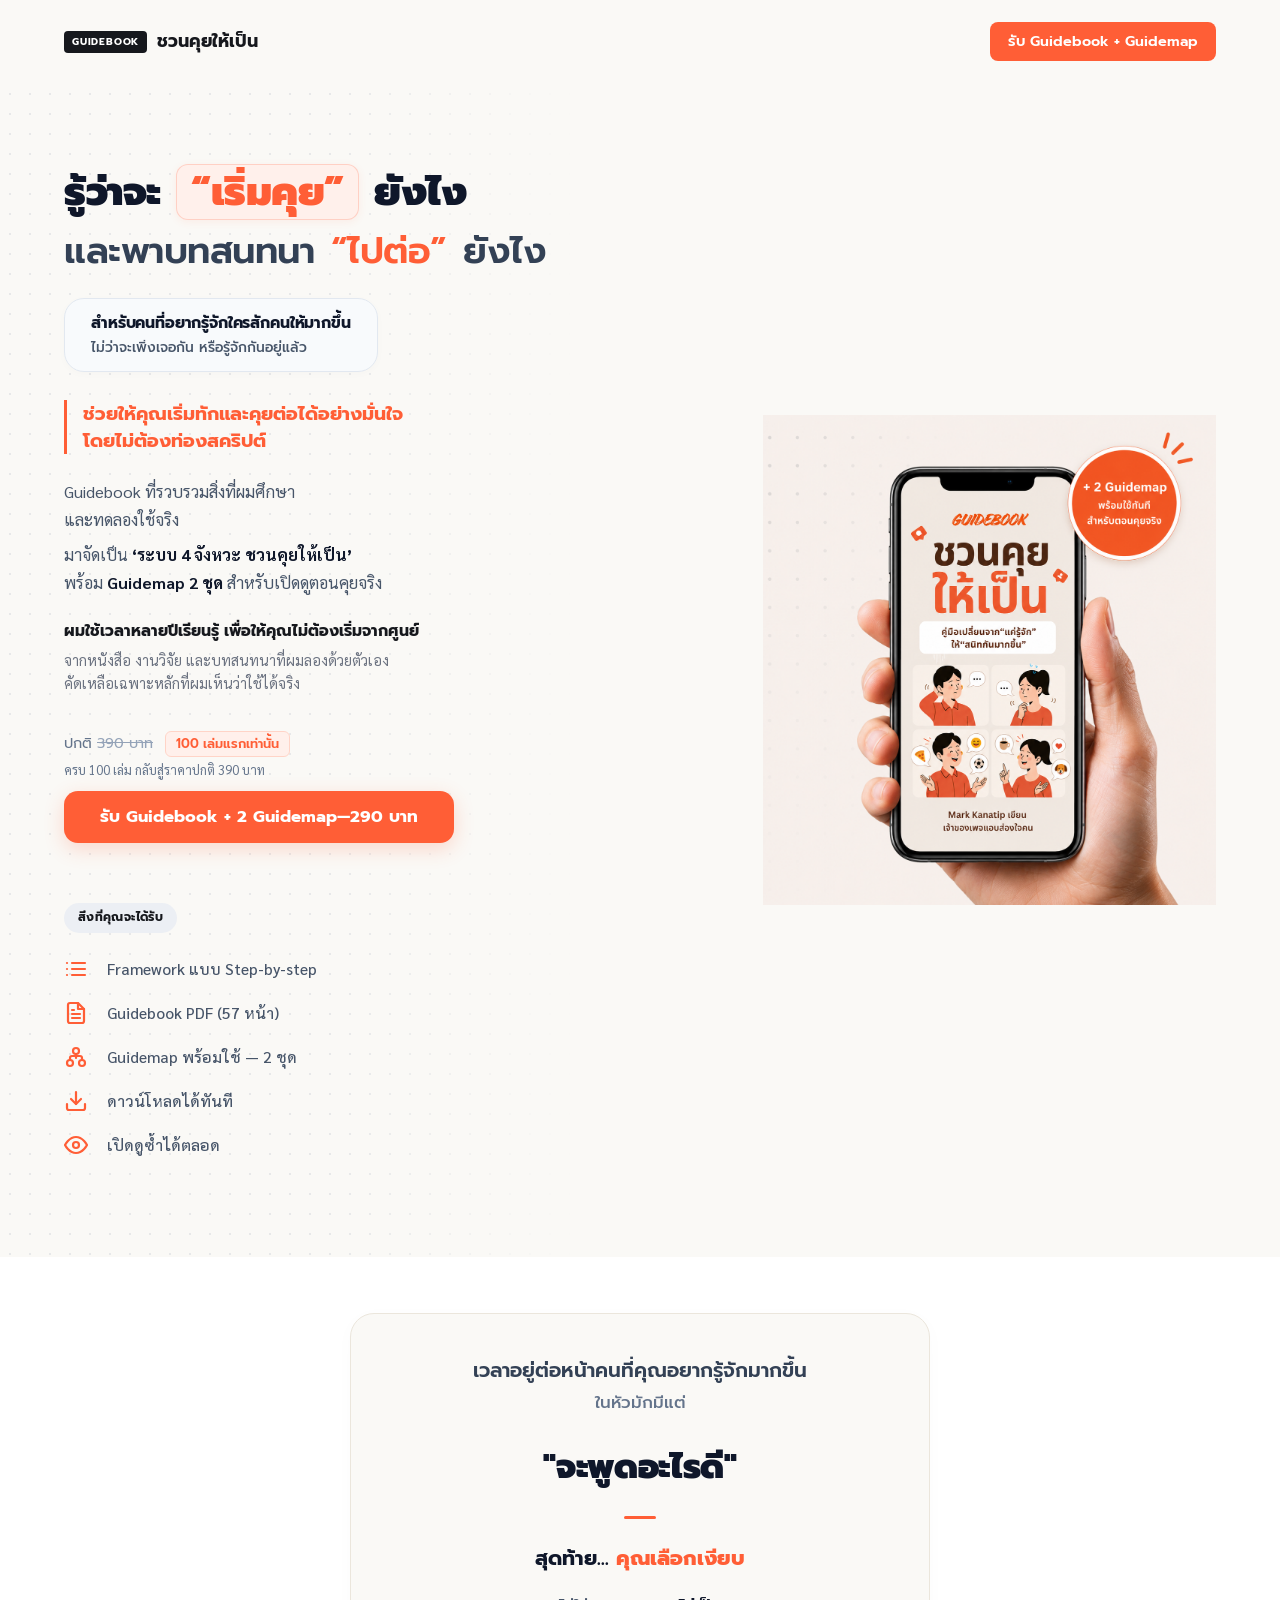
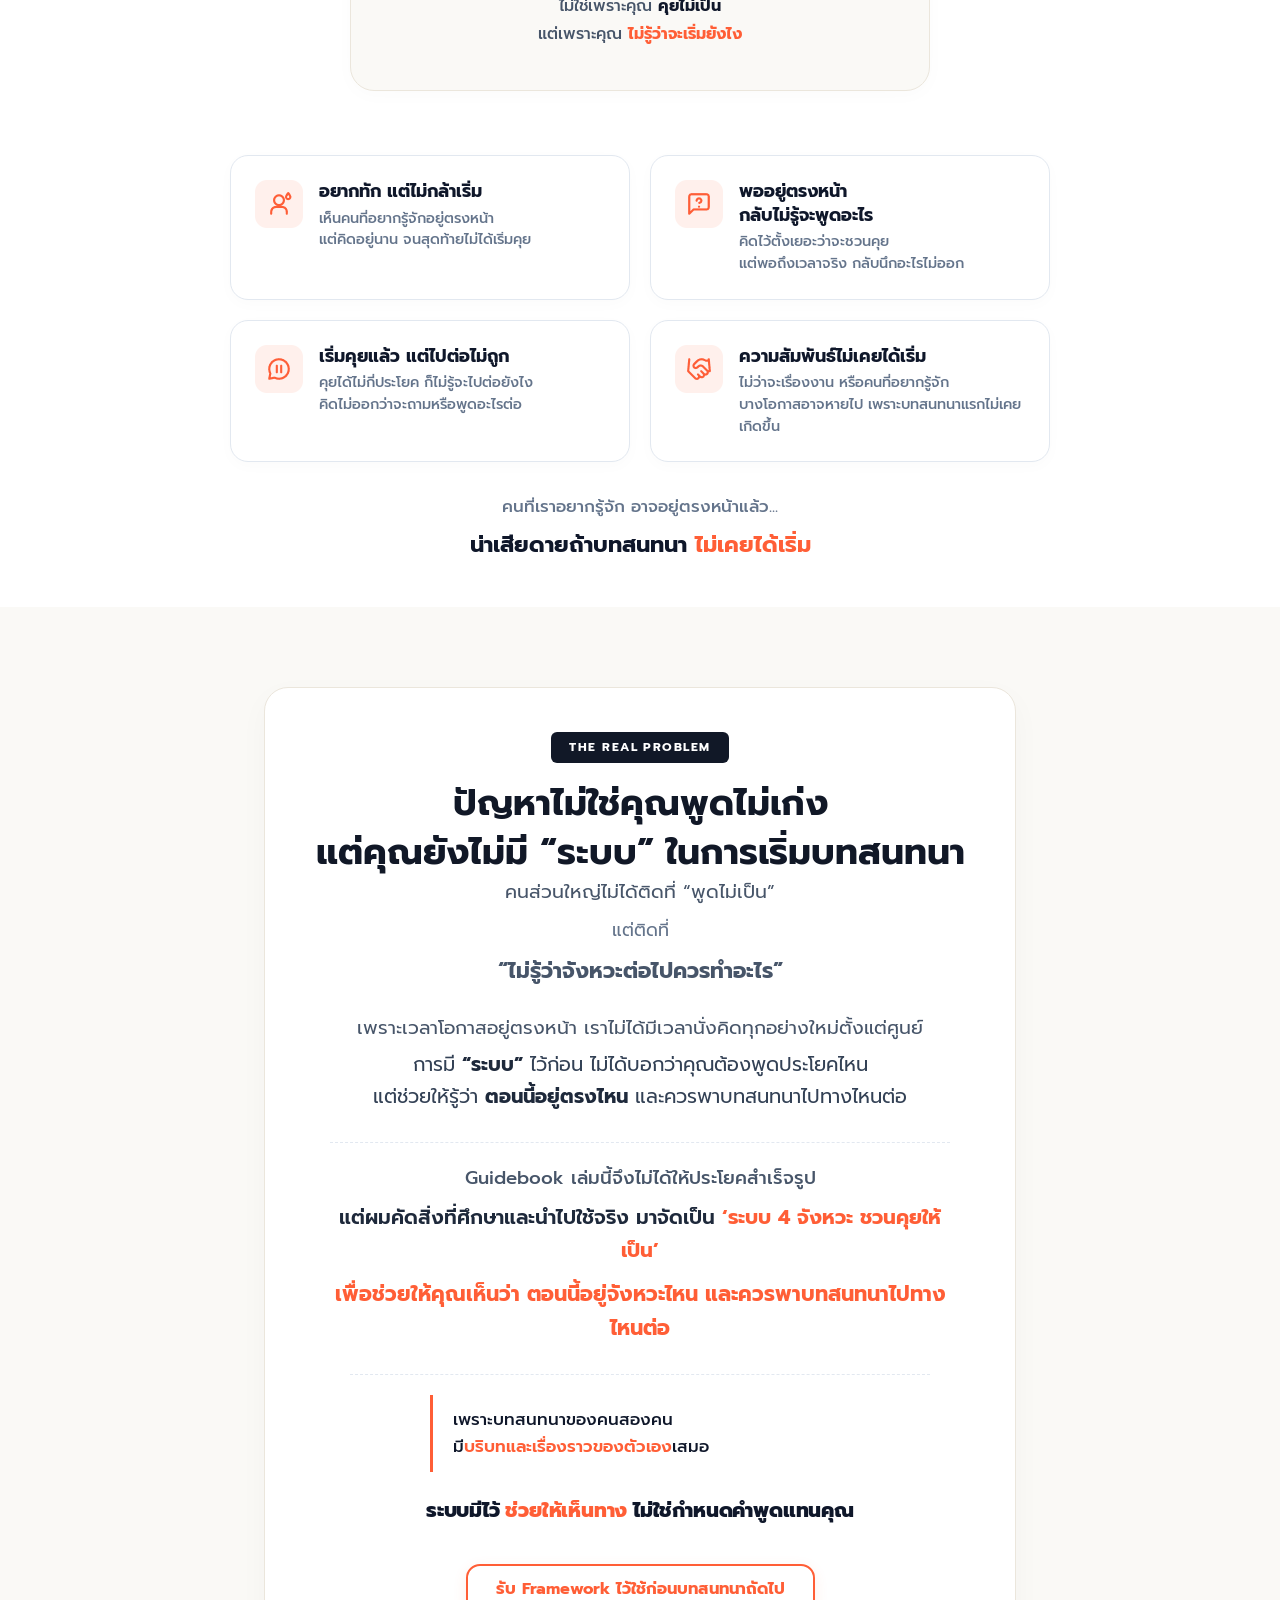
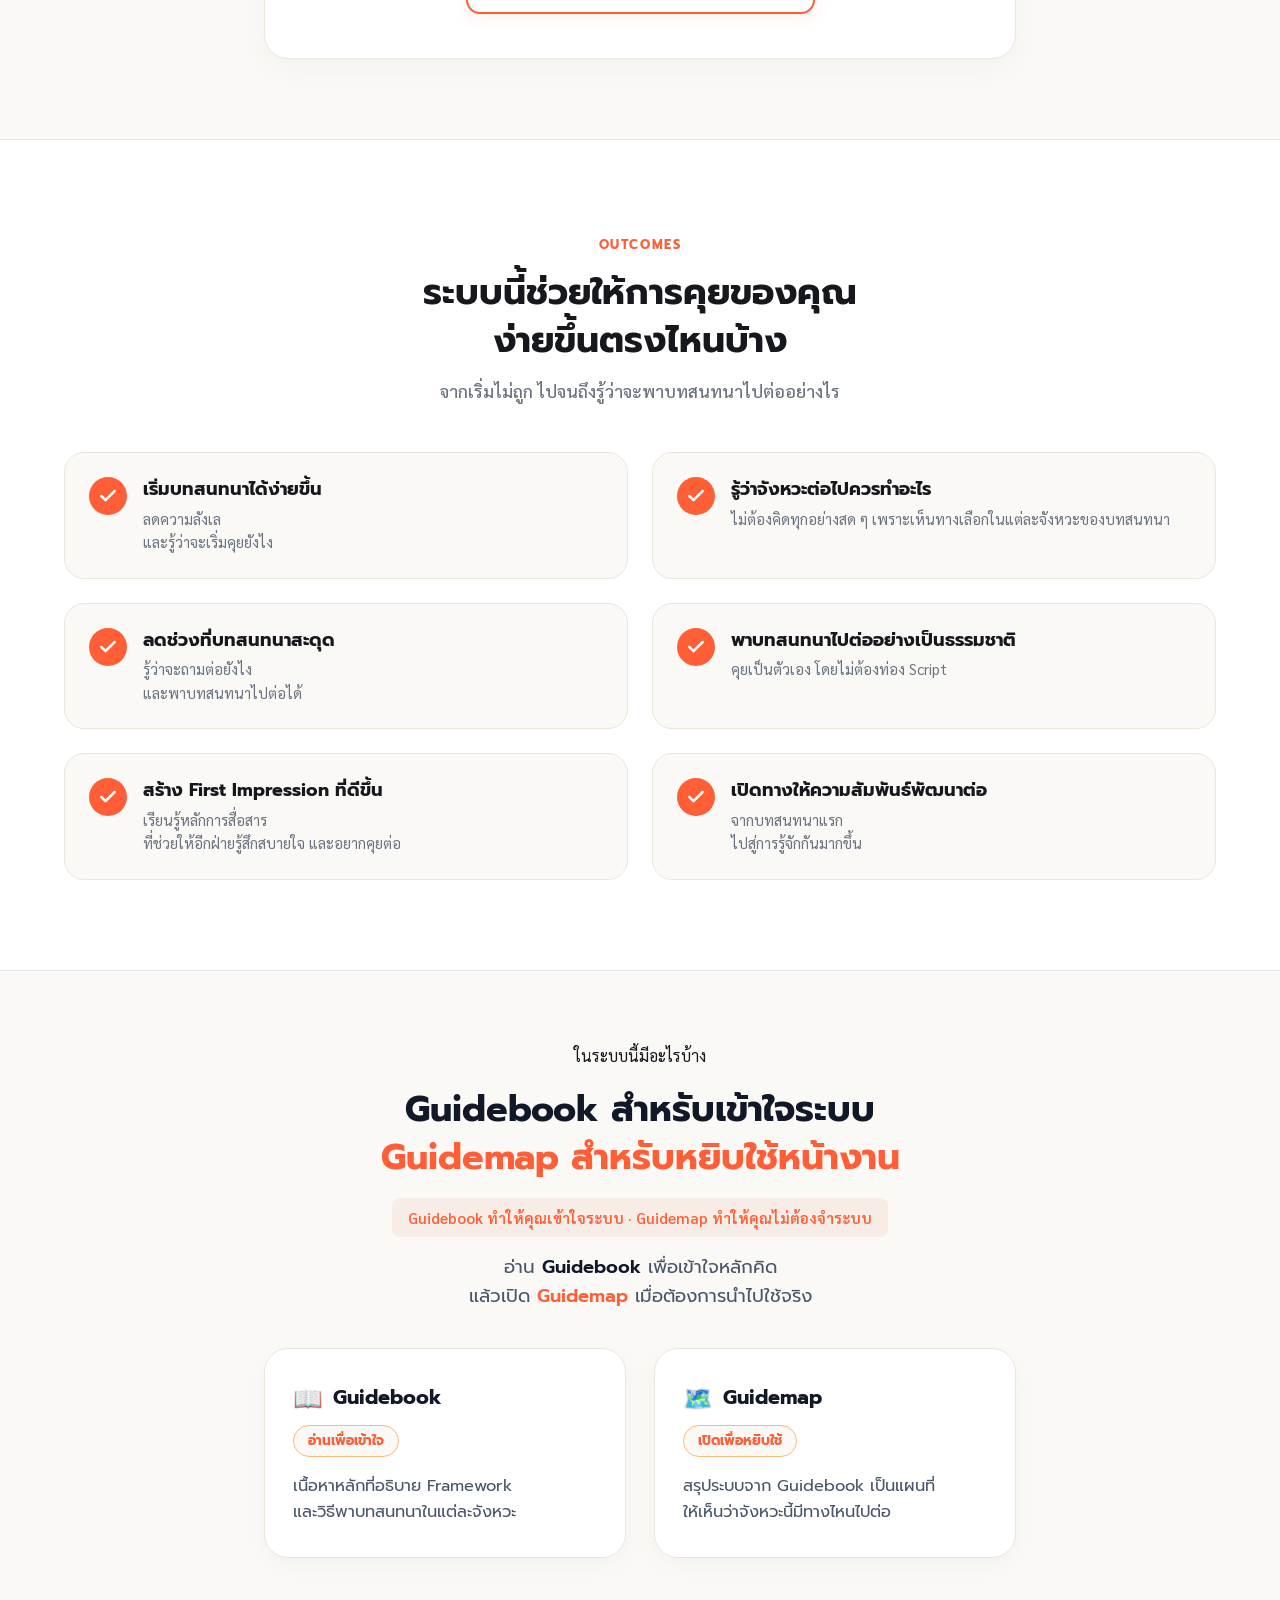
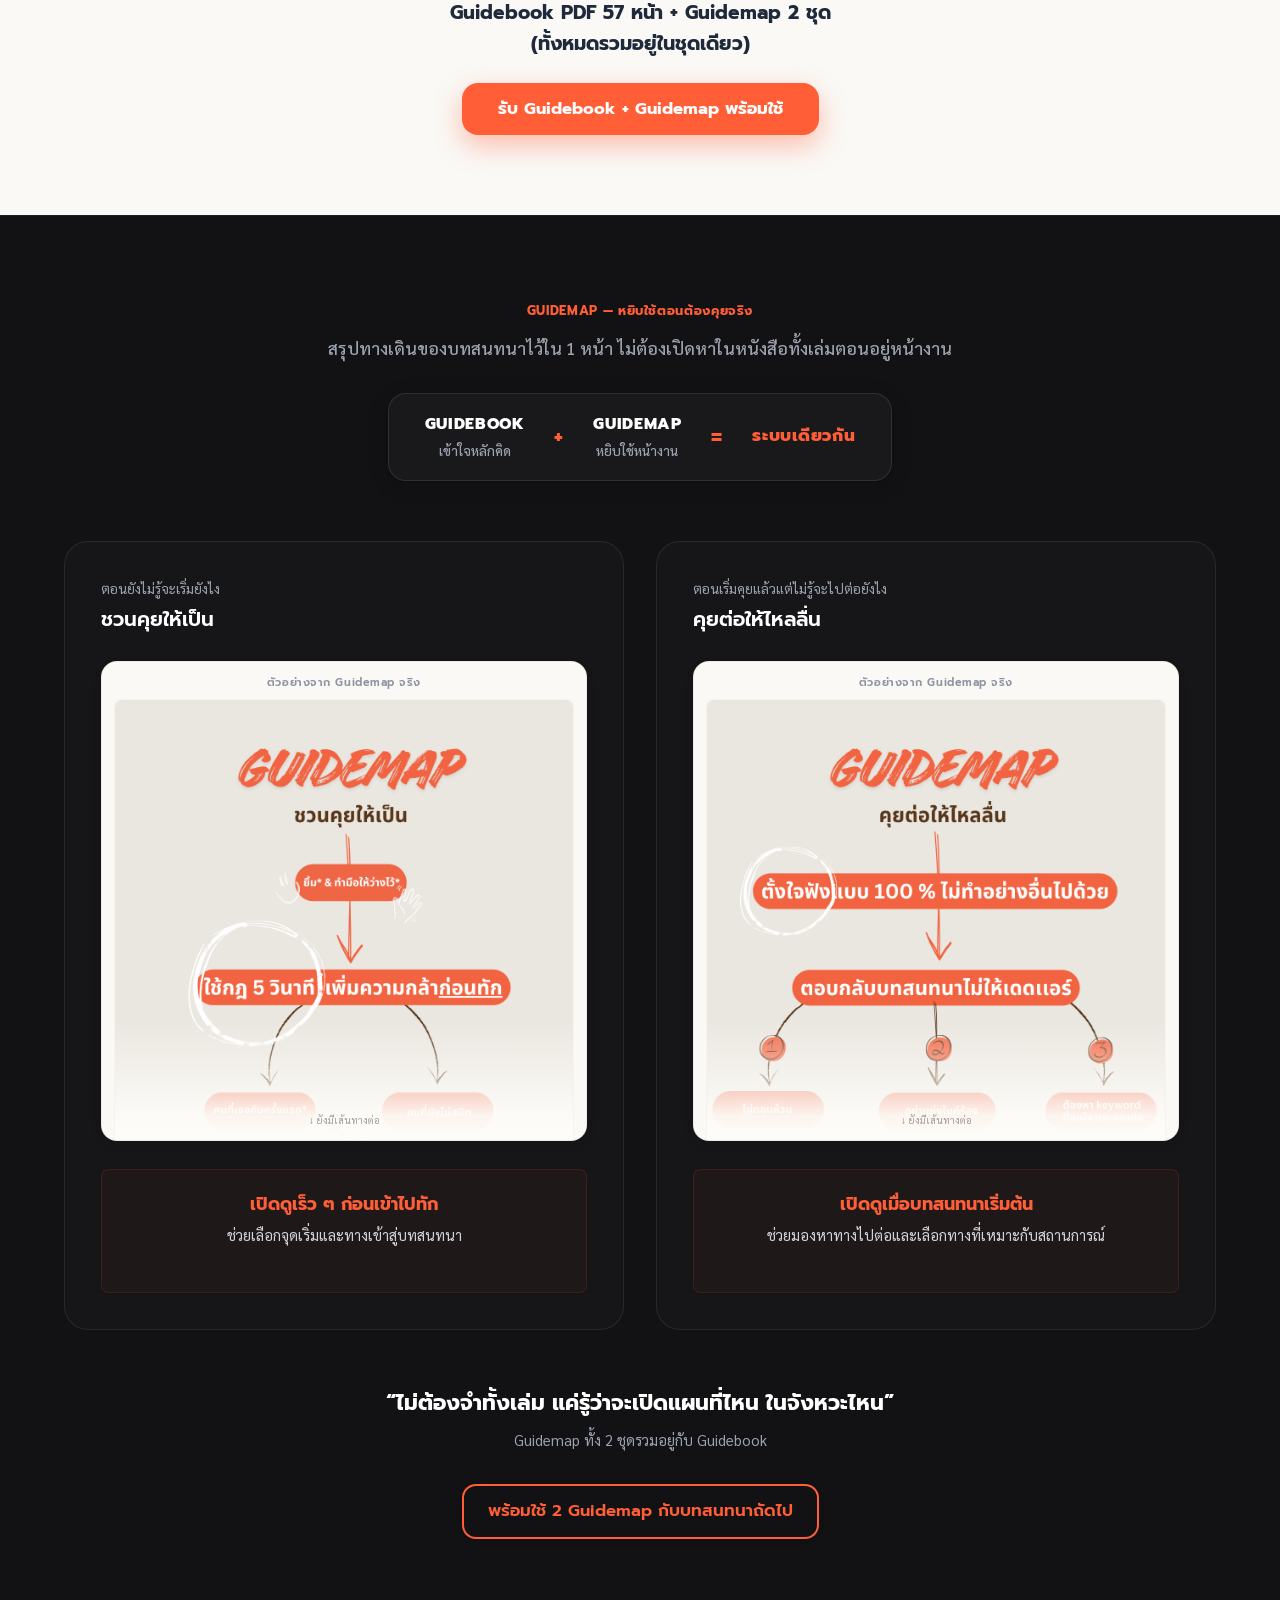
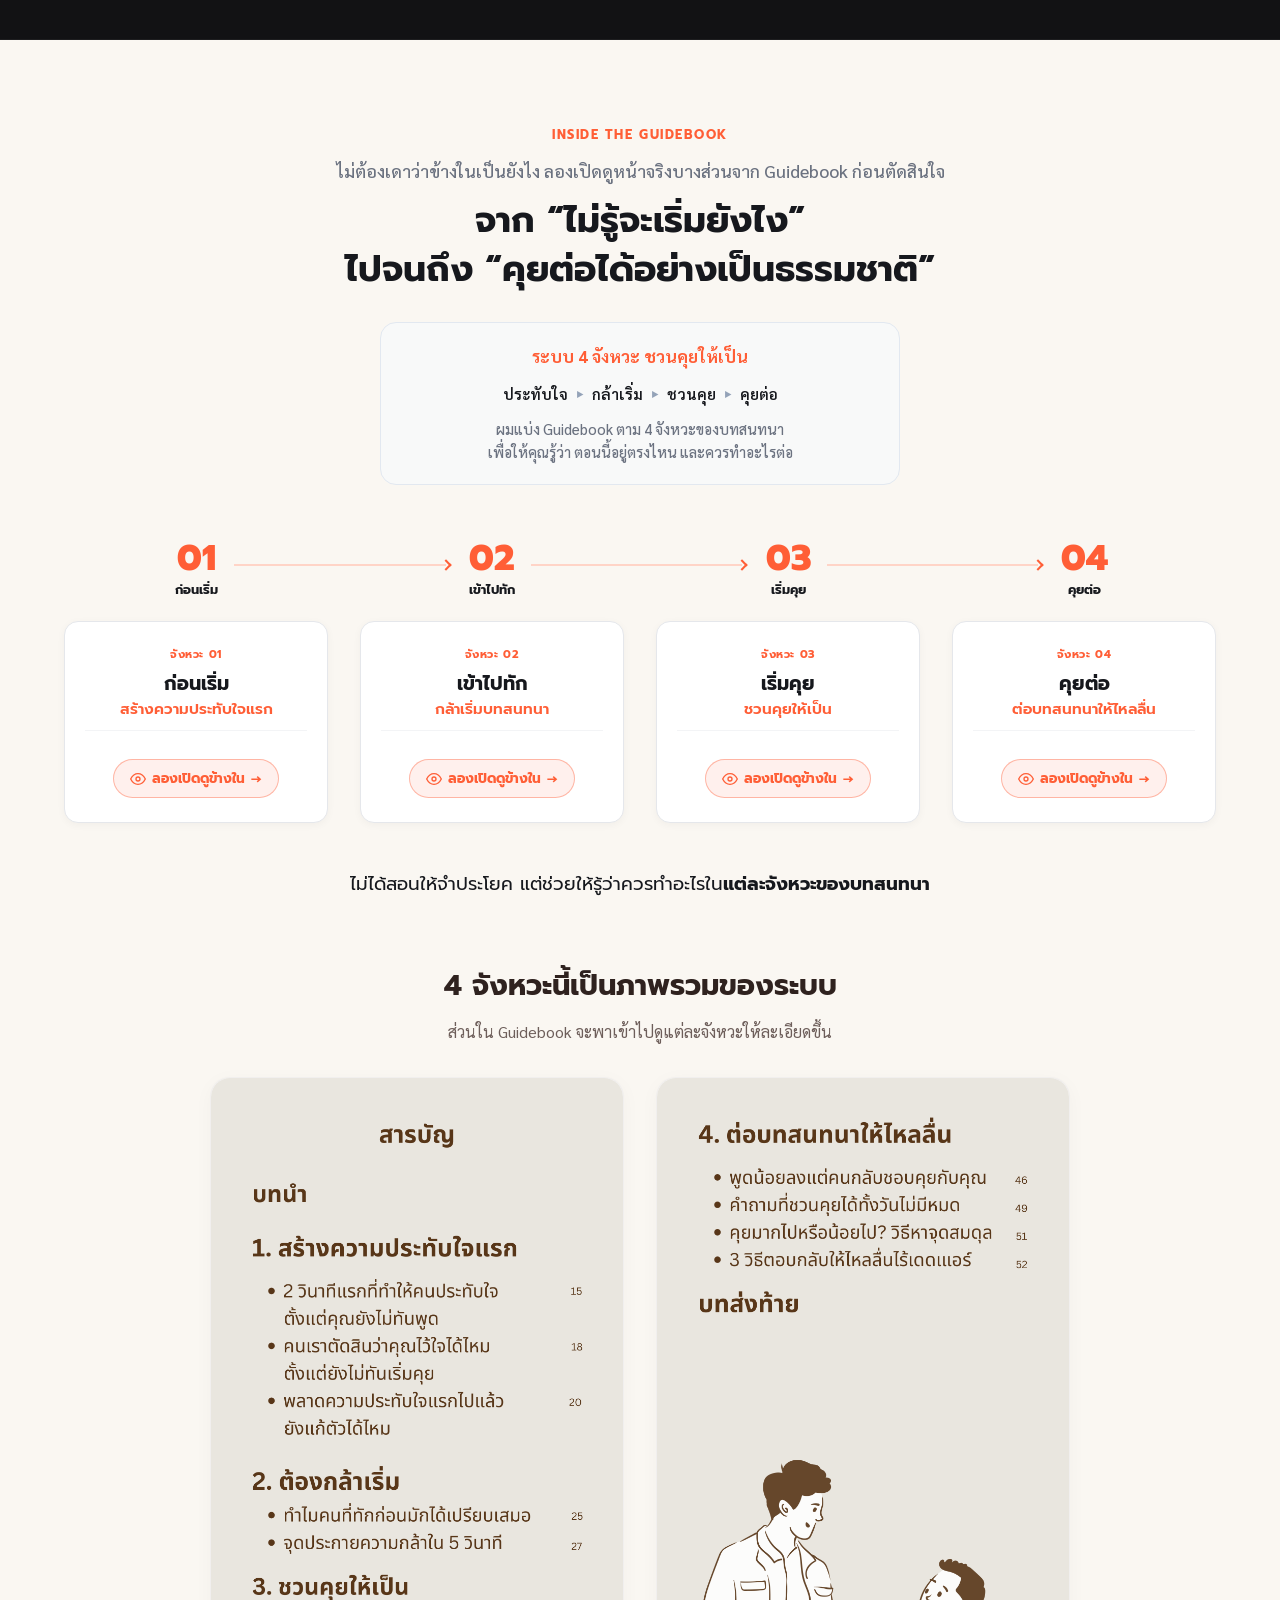
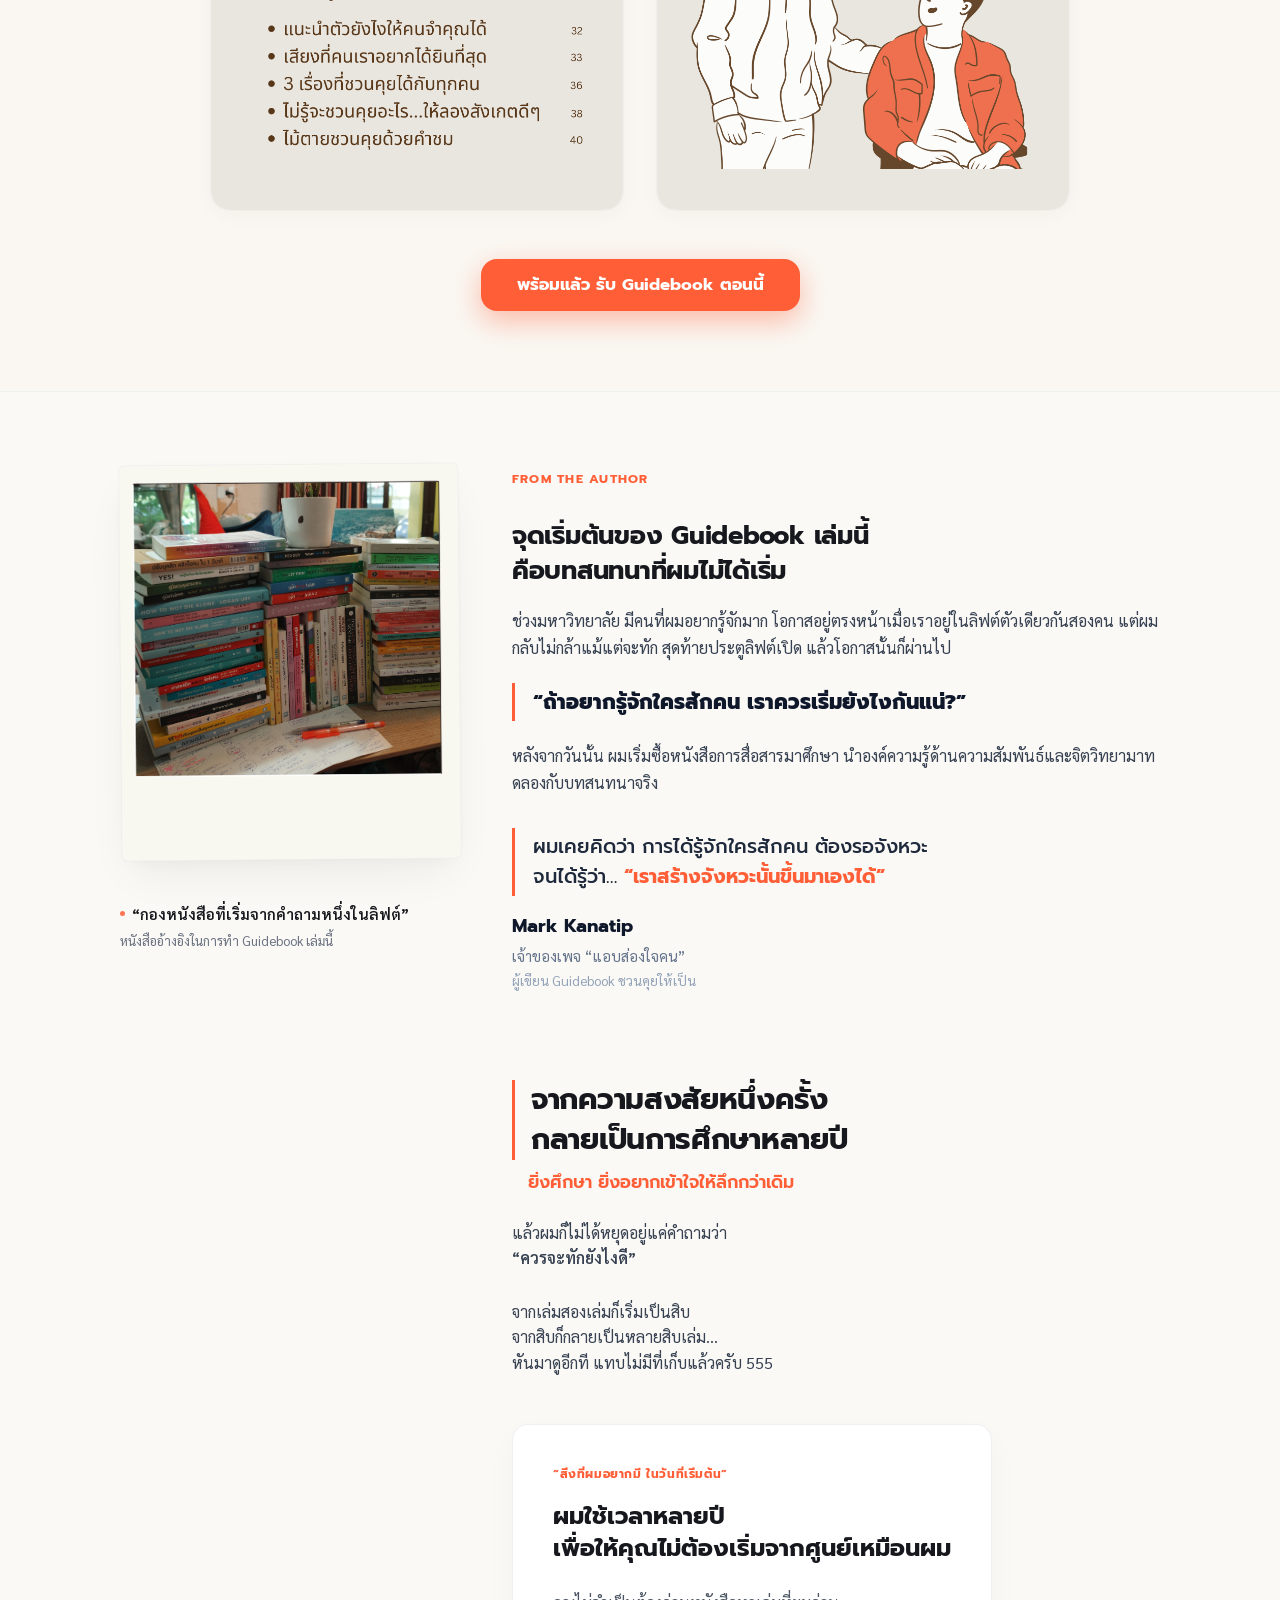
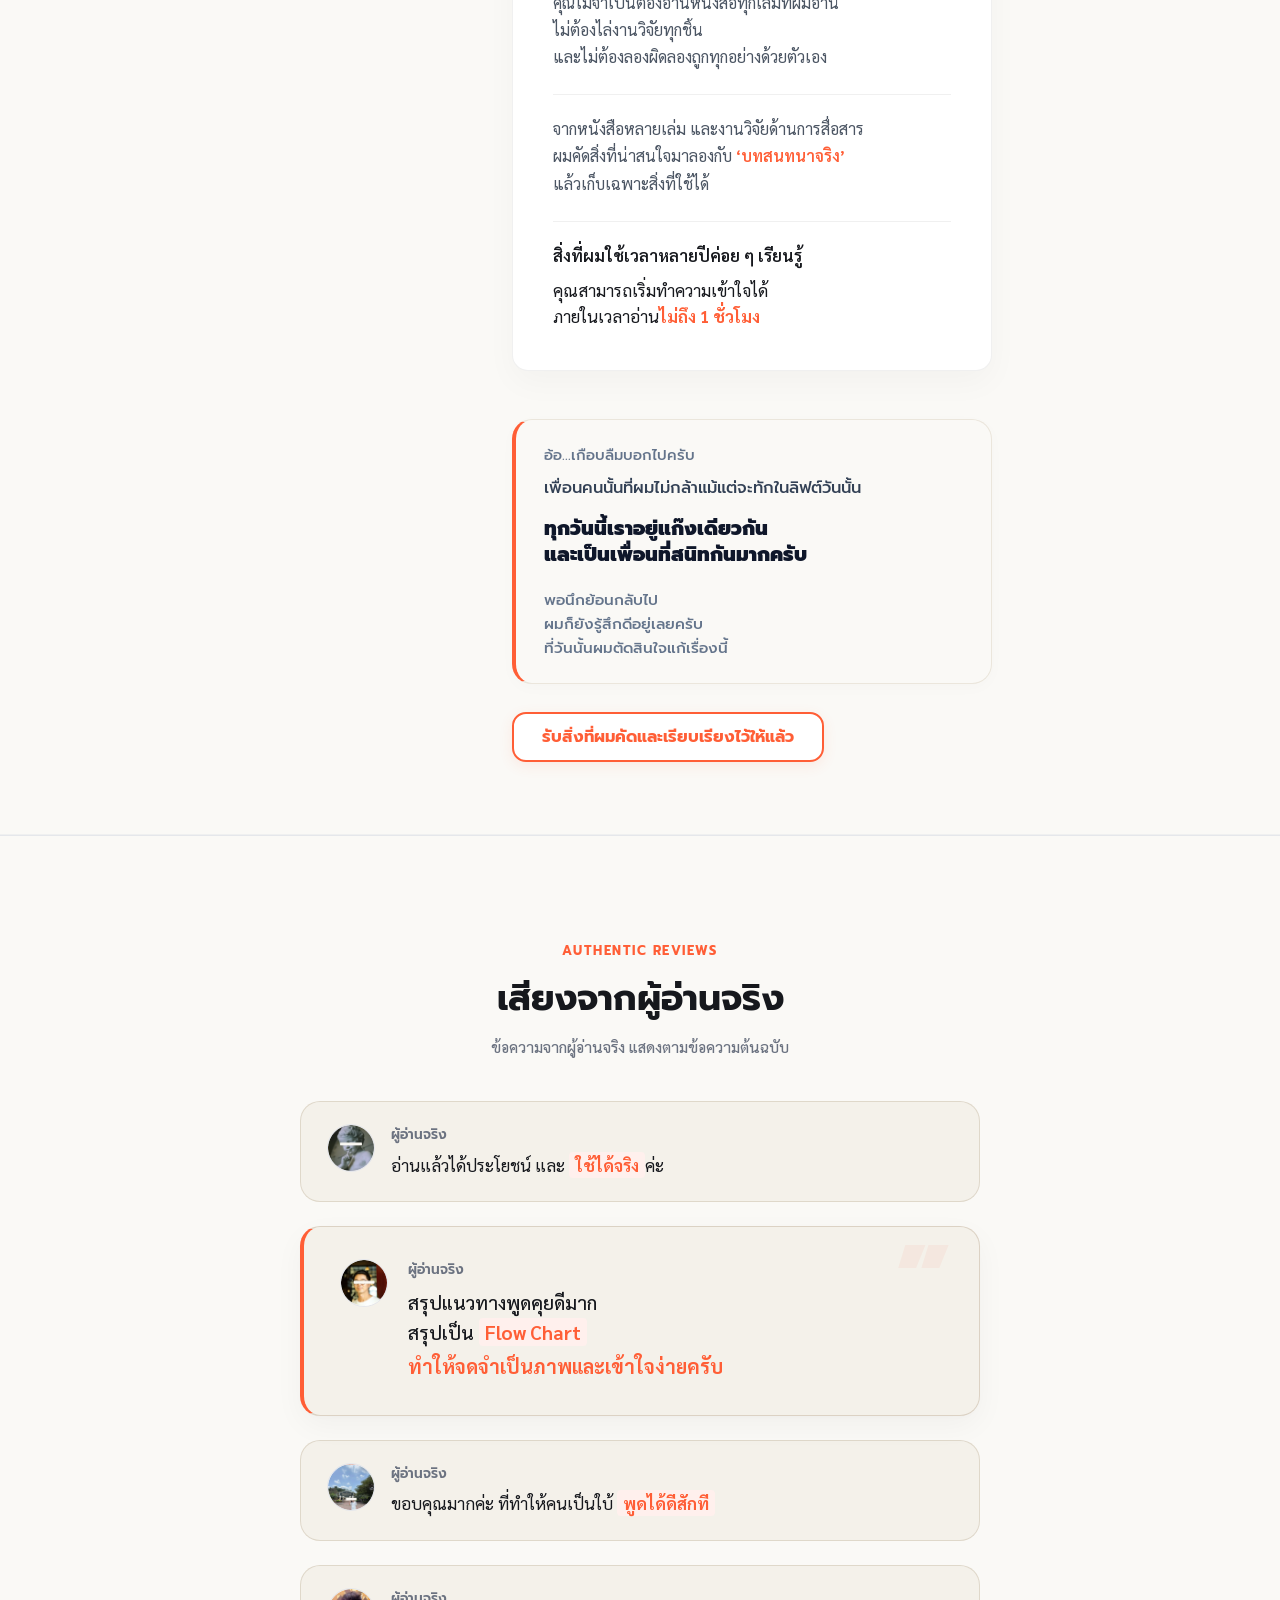
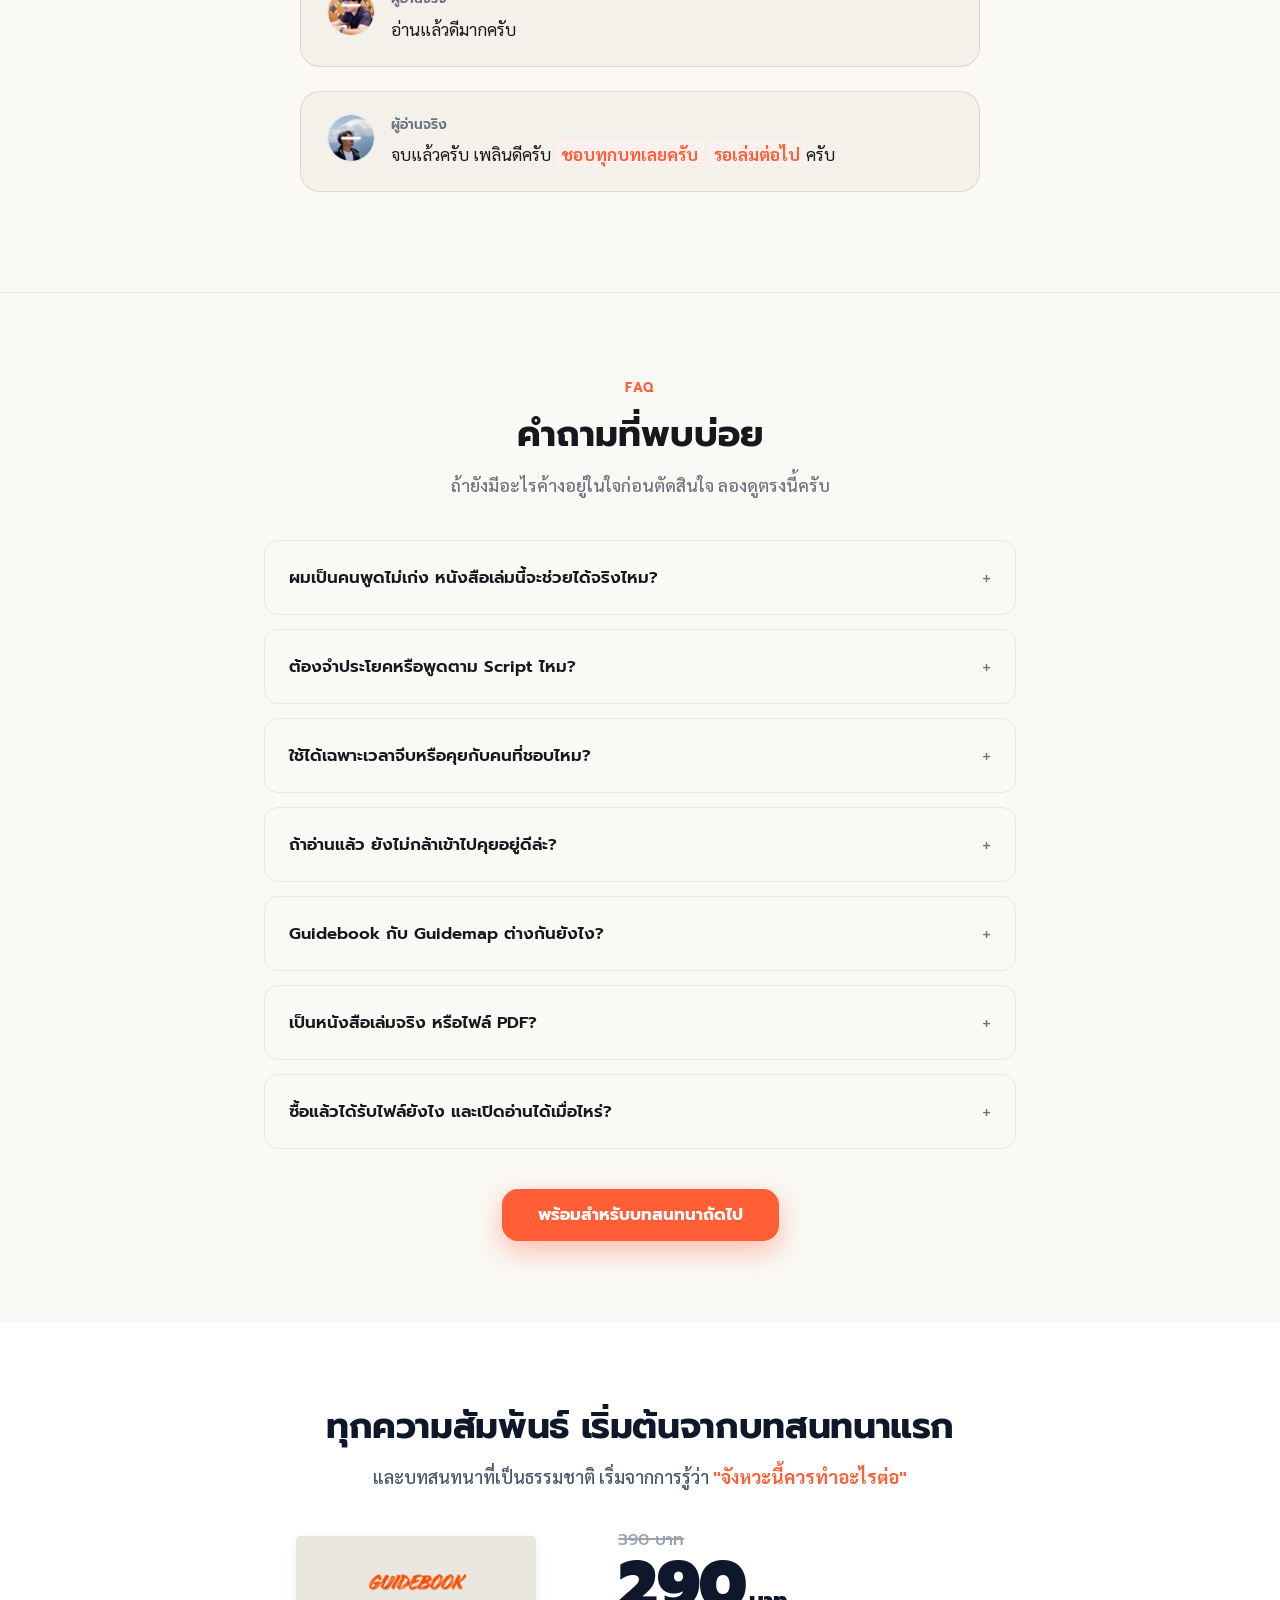
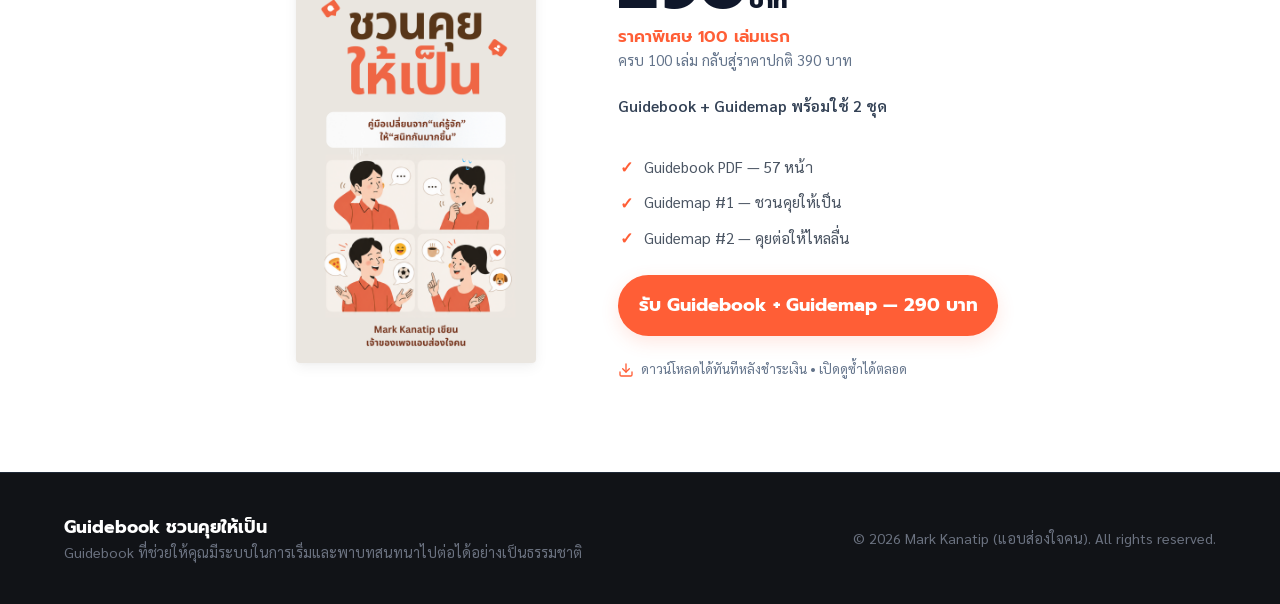
==== index.html @ bceef78c "gggooddd" ====
<!DOCTYPE html>
<html lang="th">
<head>
  <meta charset="UTF-8">
  <meta name="viewport" content="width=device-width, initial-scale=1.0">
  <title>Guidebook ชวนคุยให้เป็น</title>
  <meta name="description" content="Guidebook ที่ช่วยให้คุณมีระบบในการเริ่มและพาบทสนทนาไปต่อได้อย่างเป็นธรรมชาติ">
  
  <!-- Google Fonts -->
  <link rel="preconnect" href="https://fonts.googleapis.com">
  <link rel="preconnect" href="https://fonts.gstatic.com" crossorigin>
  <link href="https://fonts.googleapis.com/css2?family=Prompt:ital,wght@0,300;0,400;0,500;0,600;0,700;1,300;1,400&family=Sarabun:wght@300;400;500;600;700&display=swap" rel="stylesheet">
  
  <link rel="stylesheet" href="styles.css">
</head>
<body>

  <!-- Top Navigation Bar -->
  <header class="navbar" id="navbar">
    <div class="nav-container">
      <a href="#" class="brand-logo">
        <span class="brand-badge">GUIDEBOOK</span>
        <span class="brand-title">ชวนคุยให้เป็น</span>
      </a>
      <div class="nav-right">
        <div class="nav-cta">
          <a href="https://buy.stripe.com/14AdR1akj8Od2Z59d4efC03" target="_blank" rel="noopener noreferrer" class="btn btn-primary btn-sm open-checkout-btn">
            <span class="nav-cta-text-desktop">รับ Guidebook + Guidemap</span>
            <span class="nav-cta-text-mobile">รับ Guidebook</span>
          </a>
        </div>
      </div>
    </div>
  </header>

  <main>
    <!-- SECTION 1 — HERO -->
    <section class="hero-section" id="hero">
      <div class="dot-matrix-bg"></div>

      <div class="container hero-container">
        <!-- Hero Content Left -->
        <div class="hero-content">

          <!-- GROUP 1 — Main Promise Headline (LEVEL 1: Outcome) -->
          <h1 class="hero-title">
            <span class="hero-title-line-1">รู้ว่าจะ <span class="highlight-gla-roem">“เริ่มคุย”</span> <span class="keep-together">ยังไง</span></span>
            <span class="hero-title-line-2">และพาบทสนทนา <span class="highlight-pai-tor">“ไปต่อ”</span> <span class="keep-together">ยังไง</span></span>
          </h1>

          <!-- GROUP 2 — Target Audience Message Card (LEVEL 2: Who It's For) -->
          <div class="hero-audience-card">
            <div class="audience-card-text">
              <div class="audience-main-line">สำหรับคนที่อยากรู้จักใครสักคนให้มากขึ้น</div>
              <div class="audience-sub-line">ไม่ว่าจะเพิ่งเจอกัน หรือรู้จักกันอยู่แล้ว</div>
            </div>
          </div>

          <!-- GROUP 3 — Product Explanation Body Copy -->
          <div class="hero-description">
            <!-- [1] OUTCOME — ให้เด่นที่สุด -->
            <div class="hero-outcome-highlight">
              <p class="hero-outcome-text">
                ช่วยให้คุณเริ่มทักและคุยต่อได้อย่างมั่นใจ<br>
                โดยไม่ต้องท่องสคริปต์
              </p>
            </div>

            <!-- [2] WHAT YOU GET — รองลงมา -->
            <div class="hero-mechanism-copy">
              <span class="desc-group" style="display: block; margin-bottom: 8px;">Guidebook ที่รวบรวมสิ่งที่ผมศึกษา<br class="desktop-only-br">และทดลองใช้จริง</span>
              <span class="desc-group" style="display: block;">มาจัดเป็น <strong class="keep-together" style="color: var(--primary);">‘ระบบ 4 จังหวะ ชวนคุยให้เป็น’</strong><br class="desktop-only-br">พร้อม <strong class="keep-together" style="color: var(--primary);">Guidemap 2 ชุด</strong> สำหรับเปิดดูตอนคุยจริง</span>
            </div>

            <!-- [3] PROOF / WHY THIS EXISTS — เป็น Supporting Statement -->
            <div class="hero-proof-block">
              <p class="hero-proof-lead">
                ผมใช้เวลาหลายปีเรียนรู้<br class="mobile-only-br"> เพื่อให้คุณไม่ต้องเริ่มจากศูนย์
              </p>
              <p class="hero-proof-detail">
                จากหนังสือ งานวิจัย และบทสนทนาที่ผมลองด้วยตัวเอง<br>
                คัดเหลือเฉพาะหลักที่ผมเห็นว่าใช้ได้จริง
              </p>
            </div>
          </div>

          <!-- Mobile Hero Visual Mockup (Hidden on Desktop) -->
          <div class="hero-visual hero-visual-mobile">
            <div class="hero-product-wrapper">
              <img src="assets/fhand.png" class="hero-product-img" alt="Guidebook ชวนคุยให้เป็น">
            </div>
          </div>

          <!-- GROUP 4 — Commercial Action CTA & Pricing Context -->
          <div class="hero-offer-group">
            <div class="hero-price-context">
              <div class="hero-price-anchor">
                <span class="hero-price-strike">ปกติ <span class="price-strike">390 บาท</span></span>
                <span class="hero-price-scarcity">100 เล่มแรกเท่านั้น</span>
              </div>
              <p class="hero-price-subtext">
                ครบ 100 เล่ม กลับสู่ราคาปกติ 390 บาท
              </p>
            </div>

            <div class="hero-actions">
              <a href="https://buy.stripe.com/14AdR1akj8Od2Z59d4efC03" target="_blank" rel="noopener noreferrer" class="btn btn-primary open-checkout-btn" id="buyHeroBtn">
                <span class="cta-text-line1">รับ Guidebook + 2 Guidemap</span><span class="cta-text-dash"> — </span><span class="cta-text-line2">290&nbsp;บาท</span>
              </a>
            </div>
          </div>

          <!-- GROUP 5 — What You Get List (Quiet Informational List) -->
          <div class="hero-meta-section">
            <div class="hero-meta-pill">สิ่งที่คุณจะได้รับ</div>
            
            <div class="hero-meta-vertical-list">
              <!-- Item 1: Framework -->
              <div class="hero-meta-row">
                <div class="hero-meta-icon-col">
                  <svg class="meta-icon-primary" width="24" height="24" viewBox="0 0 24 24" fill="none" stroke="currentColor" stroke-width="2.2" stroke-linecap="round" stroke-linejoin="round">
                    <line x1="8" y1="6" x2="21" y2="6"></line>
                    <line x1="8" y1="12" x2="21" y2="12"></line>
                    <line x1="8" y1="18" x2="21" y2="18"></line>
                    <line x1="3" y1="6" x2="3.01" y2="6"></line>
                    <line x1="3" y1="12" x2="3.01" y2="12"></line>
                    <line x1="3" y1="18" x2="3.01" y2="18"></line>
                  </svg>
                </div>
                <div class="hero-meta-text-col">Framework แบบ Step-by-step</div>
              </div>
              
              <!-- Item 2: Guidebook -->
              <div class="hero-meta-row">
                <div class="hero-meta-icon-col">
                  <svg class="meta-icon-primary" width="24" height="24" viewBox="0 0 24 24" fill="none" stroke="currentColor" stroke-width="2.2" stroke-linecap="round" stroke-linejoin="round">
                    <path d="M14 2H6a2 2 0 0 0-2 2v16a2 2 0 0 0 2 2h12a2 2 0 0 0 2-2V8z"></path>
                    <polyline points="14 2 14 8 20 8"></polyline>
                    <line x1="16" y1="13" x2="8" y2="13"></line>
                    <line x1="16" y1="17" x2="8" y2="17"></line>
                    <polyline points="10 9 9 9 8 9"></polyline>
                  </svg>
                </div>
                <div class="hero-meta-text-col">Guidebook PDF (57 หน้า)</div>
              </div>
              
              <!-- Item 3: Guidemap -->
              <div class="hero-meta-row">
                <div class="hero-meta-icon-col">
                  <svg class="meta-icon-primary" width="24" height="24" viewBox="0 0 24 24" fill="none" stroke="currentColor" stroke-width="2.2" stroke-linecap="round" stroke-linejoin="round">
                    <circle cx="12" cy="6" r="3"></circle>
                    <circle cx="6" cy="18" r="3"></circle>
                    <circle cx="18" cy="18" r="3"></circle>
                    <path d="M12 9v4M6 15v-2a2 2 0 0 1 2-2h8a2 2 0 0 1 2 2v2"></path>
                  </svg>
                </div>
                <div class="hero-meta-text-col">Guidemap พร้อมใช้ — 2 ชุด</div>
              </div>
              
              <!-- Item 4: Download -->
              <div class="hero-meta-row">
                <div class="hero-meta-icon-col">
                  <svg class="meta-icon-primary" width="24" height="24" viewBox="0 0 24 24" fill="none" stroke="currentColor" stroke-width="2.2" stroke-linecap="round" stroke-linejoin="round">
                    <path d="M21 15v4a2 2 0 0 1-2 2H5a2 2 0 0 1-2-2v-4"></path>
                    <polyline points="7 10 12 15 17 10"></polyline>
                    <line x1="12" y1="15" x2="12" y2="3"></line>
                  </svg>
                </div>
                <div class="hero-meta-text-col">ดาวน์โหลดได้ทันที</div>
              </div>
              


              <!-- Item 5: Eye -->
              <div class="hero-meta-row">
                <div class="hero-meta-icon-col">
                  <svg class="meta-icon-primary" width="24" height="24" viewBox="0 0 24 24" fill="none" stroke="currentColor" stroke-width="2.2" stroke-linecap="round" stroke-linejoin="round">
                    <path d="M1 12s4-8 11-8 11 8 11 8-4 8-11 8-11-8-11-8z"></path>
                    <circle cx="12" cy="12" r="3"></circle>
                  </svg>
                </div>
                <div class="hero-meta-text-col">เปิดดูซ้ำได้ตลอด</div>
              </div>
            </div>
          </div>

        </div>

        <!-- Desktop Hero Visual Mockup (Hidden on Mobile) -->
        <div class="hero-visual hero-visual-desktop">
          <div class="hero-product-wrapper">
            <img src="assets/fhand.png" class="hero-product-img" alt="Guidebook ชวนคุยให้เป็น">
          </div>
        </div>
      </div>
    </section>

    <!-- SECTION 2 — PAIN (Real-World Friction Card) -->
    <section class="section pain-story-section" id="pain">
      <div class="container container-sm">
        <div class="pain-narrative-card scroll-fade-up text-center">
          
          <h2 class="pain-header-title">
            เวลาอยู่ต่อหน้าคนที่คุณอยากรู้จักมากขึ้น
          </h2>
          <p class="pain-header-subtitle">
            ในหัวมักมีแต่
          </p>

          <div class="pain-thought-hero">
            "จะพูดอะไรดี"
          </div>

          <div class="pain-orange-divider"></div>

          <p class="pain-punchline">
            สุดท้าย... <span class="pain-orange-bold">คุณเลือกเงียบ</span>
          </p>

          <p class="pain-sub-line">
            ไม่ใช่เพราะคุณ <strong>คุยไม่เป็น</strong>
          </p>
          <p class="pain-sub-line">
            แต่เพราะคุณ <strong class="pain-orange-emphasis">ไม่รู้ว่าจะเริ่มยังไง</strong>
          </p>

        </div>
      </div>
    </section>

    <!-- SECTION 2.2 — 4 PAIN SITUATIONS GRID & OUTCOME PUNCHLINE -->
    <section class="section pain-grid-section">
      <div class="container container-md">
        
        <!-- 4 Situations 2x2 Grid -->
        <div class="pain-situations-grid scroll-fade-up">
          
          <!-- Card 1 -->
          <div class="pain-situation-card">
            <div class="situation-icon-box">
              <img src="assets/icon-1.png" alt="อยากทัก แต่ไม่กล้าเริ่ม" class="situation-icon-img" width="48" height="48">
            </div>
            <div class="situation-card-content">
              <h3 class="situation-card-title">อยากทัก แต่ไม่กล้าเริ่ม</h3>
              <p class="situation-card-desc">
                เห็นคนที่อยากรู้จักอยู่ตรงหน้า<br>
                แต่คิดอยู่นาน จนสุดท้ายไม่ได้เริ่มคุย
              </p>
            </div>
          </div>

          <!-- Card 2 -->
          <div class="pain-situation-card">
            <div class="situation-icon-box">
              <img src="assets/icon-2.png" alt="ไม่รู้จะเริ่มคุยยังไง" class="situation-icon-img" width="48" height="48">
            </div>
            <div class="situation-card-content">
              <h3 class="situation-card-title">พออยู่ตรงหน้า<br class="desktop-only-br">กลับไม่รู้จะพูดอะไร</h3>
              <p class="situation-card-desc">
                คิดไว้ตั้งเยอะว่าจะชวนคุย<br class="desktop-only-br">
                แต่พอถึงเวลาจริง <span class="keep-together">กลับนึกอะไรไม่ออก</span>
              </p>
            </div>
          </div>

          <!-- Card 3 -->
          <div class="pain-situation-card">
            <div class="situation-icon-box">
              <img src="assets/icon-3.png" alt="เริ่มคุยแล้ว แต่ไปต่อไม่ถูก" class="situation-icon-img" width="48" height="48">
            </div>
            <div class="situation-card-content">
              <h3 class="situation-card-title">เริ่มคุยแล้ว แต่ไปต่อไม่ถูก</h3>
              <p class="situation-card-desc">
                คุยได้ไม่กี่ประโยค ก็ไม่รู้จะไปต่อยังไง<br>
                คิดไม่ออกว่าจะถามหรือพูดอะไรต่อ
              </p>
            </div>
          </div>

          <!-- Card 4 -->
          <div class="pain-situation-card">
            <div class="situation-icon-box">
              <img src="assets/icon-4.png" alt="ความสัมพันธ์ไม่เคยได้เริ่ม" class="situation-icon-img" width="48" height="48">
            </div>
            <div class="situation-card-content">
              <h3 class="situation-card-title">ความสัมพันธ์ไม่เคยได้เริ่ม</h3>
              <p class="situation-card-desc">
                ไม่ว่าจะเรื่องงาน หรือคนที่อยากรู้จัก<br class="br-desktop">
                บางโอกาสอาจหายไป เพราะบทสนทนาแรกไม่เคยเกิดขึ้น
              </p>
            </div>
          </div>

        </div>

        <!-- Closing Emotional Statement -->
        <div class="pain-closing-block text-center scroll-fade-up">
          <p class="pain-closing-lead">คนที่เราอยากรู้จัก อาจอยู่ตรงหน้าแล้ว...</p>
          <p class="pain-closing-title">
            น่าเสียดายถ้าบทสนทนา<br class="mobile-only-br"> <span class="pain-closing-orange nowrap-mobile">ไม่เคยได้เริ่ม</span>
          </p>
        </div>

      </div>
    </section>



    <!-- THE REAL PROBLEM CARD -->
    <section class="section real-problem-section">
      <div class="container container-sm">
        <div class="real-problem-card scroll-fade-up text-center" id="real-problem">
          <div class="real-problem-badge">THE REAL PROBLEM</div>
          
          <h2 class="real-problem-title">
            ปัญหาไม่ใช่คุณพูดไม่เก่ง<br>
            แต่คุณยังไม่มี <strong>“ระบบ”</strong> <span class="text-keep">ในการเริ่มบทสนทนา</span>
          </h2>
          
          <div class="narrative-divider"></div>
          
          <div class="real-problem-content">
            <!-- Block 1 -->
            <div class="rp-block">
              <p>คนส่วนใหญ่ไม่ได้ติดที่ “พูดไม่เป็น”</p>
              <p class="rp-connector">แต่ติดที่</p>
              <p class="rp-key-phrase"><span class="text-keep">“ไม่รู้ว่าจังหวะต่อไปควรทำอะไร”</span></p>
            </div>

            <!-- Block 2 -->
            <div class="rp-block">
              <p>เพราะเวลาโอกาสอยู่ตรงหน้า เราไม่ได้มีเวลานั่งคิดทุกอย่างใหม่ตั้งแต่ศูนย์</p>
              <p class="rp-sub-phrase">
                การมี <strong class="rp-bold-dark">“ระบบ”</strong> ไว้ก่อน ไม่ได้บอกว่าคุณต้องพูดประโยคไหน<br class="hide-mobile">
                แต่ช่วยให้รู้ว่า <strong class="rp-bold-dark">ตอนนี้อยู่ตรงไหน</strong> และควรพาบทสนทนาไปทางไหนต่อ
              </p>
            </div>

            <!-- Block 3: Final Statement -->
            <div class="rp-block rp-final-block">
              <p class="rp-final-intro">Guidebook เล่มนี้จึงไม่ได้ให้ประโยคสำเร็จรูป</p>
              <p class="rp-final-main">
                แต่ผมคัดสิ่งที่ศึกษาและนำไปใช้จริง มาจัดเป็น <span class="rp-highlight-orange rp-bold-orange">‘ระบบ 4 จังหวะ ชวนคุยให้เป็น’</span>
              </p>
              <p class="rp-final-quote" style="font-size: 0.9em; margin-top: 10px;">
                เพื่อช่วยให้คุณเห็นว่า ตอนนี้อยู่จังหวะไหน และควรพาบทสนทนาไปทางไหนต่อ
              </p>
            </div>

            <!-- Closing Insight Statement (Core Philosophy) -->
            <div class="rp-philosophy-block">
              <div class="insight-quote-block" style="border-left: 3px solid var(--primary); padding: 12px 0 12px 20px; margin: 0 auto 24px auto; max-width: 420px; text-align: left; background: transparent;">
                <p style="font-size: 1.05rem; color: #0F172A; font-weight: 500; line-height: 1.6; margin: 0; font-family: var(--font-heading);">
                  เพราะบทสนทนาของคนสองคน<br class="desktop-only-br">
                  มี<span style="color: var(--primary); font-weight: 600;">บริบทและเรื่องราวของตัวเอง</span><span class="keep-together">เสมอ</span>
                </p>
              </div>
              <p class="philosophy-thought-2">
                ระบบมีไว้ <span class="highlight-philosophy-accent">ช่วยให้เห็นทาง</span><br class="mobile-only-br">
                ไม่ใช่กำหนดคำพูดแทนคุณ
              </p>
            </div>
          </div>
          
          <div class="faq-cta-wrap scroll-fade-up">
            <a href="https://buy.stripe.com/14AdR1akj8Od2Z59d4efC03" target="_blank" rel="noopener noreferrer" class="btn btn-outline-orange open-checkout-btn framework-cta-btn">
              <span class="desktop-only-text">รับ Framework ไว้ใช้ก่อนบทสนทนาถัดไป</span>
              <span class="mobile-only-text">รับ Framework ไว้ใช้<span class="nowrap-mobile">ก่อนบทสนทนาถัดไป</span></span>
            </a>
          </div>
        </div>
      </div>
    </section>




    <!-- SECTION 2.5 — OUTCOMES (Transformation Section) -->
    <section class="section transformation-section" id="outcomes">
      <div class="container">
        <div class="section-header text-center scroll-fade-up">
          <span class="section-tag" style="color: var(--primary); font-weight: 700;">OUTCOMES</span>
          <h2>ระบบนี้ช่วยให้การคุยของคุณ<br>ง่ายขึ้นตรงไหนบ้าง</h2>
          <p>จากเริ่มไม่ถูก ไปจนถึงรู้ว่าจะพาบทสนทนาไปต่ออย่างไร</p>
        </div>

        <div class="outcomes-grid scroll-fade-up">
          <!-- Card 1 -->
          <div class="outcome-card">
            <div class="outcome-check-icon">
              <svg width="20" height="20" viewBox="0 0 24 24" fill="none" stroke="#ffffff" stroke-width="3" stroke-linecap="round" stroke-linejoin="round">
                <polyline points="20 6 9 17 4 12"></polyline>
              </svg>
            </div>
            <div class="outcome-content">
              <h3>เริ่มบทสนทนาได้ง่ายขึ้น</h3>
              <p>ลดความลังเล<br>และรู้ว่าจะเริ่มคุยยังไง</p>
            </div>
          </div>

          <!-- Card 2 -->
          <div class="outcome-card">
            <div class="outcome-check-icon">
              <svg width="20" height="20" viewBox="0 0 24 24" fill="none" stroke="#ffffff" stroke-width="3" stroke-linecap="round" stroke-linejoin="round">
                <polyline points="20 6 9 17 4 12"></polyline>
              </svg>
            </div>
            <div class="outcome-content">
              <h3>รู้ว่าจังหวะต่อไปควรทำอะไร</h3>
              <p>ไม่ต้องคิดทุกอย่างสด ๆ เพราะเห็นทางเลือก<span class="text-keep">ในแต่ละจังหวะของบทสนทนา</span></p>
            </div>
          </div>

          <!-- Card 3 -->
          <div class="outcome-card">
            <div class="outcome-check-icon">
              <svg width="20" height="20" viewBox="0 0 24 24" fill="none" stroke="#ffffff" stroke-width="3" stroke-linecap="round" stroke-linejoin="round">
                <polyline points="20 6 9 17 4 12"></polyline>
              </svg>
            </div>
            <div class="outcome-content">
              <h3>ลดช่วงที่บทสนทนาสะดุด</h3>
              <p>รู้ว่าจะถามต่อยังไง<br>และพาบทสนทนาไปต่อได้</p>
            </div>
          </div>

          <!-- Card 4 -->
          <div class="outcome-card">
            <div class="outcome-check-icon">
              <svg width="20" height="20" viewBox="0 0 24 24" fill="none" stroke="#ffffff" stroke-width="3" stroke-linecap="round" stroke-linejoin="round">
                <polyline points="20 6 9 17 4 12"></polyline>
              </svg>
            </div>
            <div class="outcome-content">
              <h3>พาบทสนทนาไปต่ออย่างเป็นธรรมชาติ</h3>
              <p>คุยเป็นตัวเอง <span class="text-keep">โดยไม่ต้องท่อง Script</span></p>
            </div>
          </div>

          <!-- Card 5 -->
          <div class="outcome-card">
            <div class="outcome-check-icon">
              <svg width="20" height="20" viewBox="0 0 24 24" fill="none" stroke="#ffffff" stroke-width="3" stroke-linecap="round" stroke-linejoin="round">
                <polyline points="20 6 9 17 4 12"></polyline>
              </svg>
            </div>
            <div class="outcome-content">
              <h3>สร้าง First Impression ที่ดีขึ้น</h3>
              <p>เรียนรู้หลักการสื่อสาร<br>ที่ช่วยให้อีกฝ่ายรู้สึกสบายใจ <span class="keep-together">และอยากคุยต่อ</span></p>
            </div>
          </div>

          <!-- Card 6 -->
          <div class="outcome-card">
            <div class="outcome-check-icon">
              <svg width="20" height="20" viewBox="0 0 24 24" fill="none" stroke="#ffffff" stroke-width="3" stroke-linecap="round" stroke-linejoin="round">
                <polyline points="20 6 9 17 4 12"></polyline>
              </svg>
            </div>
            <div class="outcome-content">
              <h3>เปิดทางให้ความสัมพันธ์พัฒนาต่อ</h3>
              <p>จากบทสนทนาแรก<br>ไปสู่การรู้จักกันมากขึ้น</p>
            </div>
          </div>
        </div>


      </div>
    </section>

    <!-- SECTION 3 — THE GUIDEBOOK SYSTEM -->
    <section class="section reframe-section" id="system">
      <div class="container container-sm">
        <div class="system-section-header text-center scroll-fade-up">
          <div class="editorial-badge">ในระบบนี้มีอะไรบ้าง</div>
          <h2 class="system-main-title">
            Guidebook สำหรับเข้าใจระบบ<br>
            <span class="text-orange">Guidemap สำหรับหยิบใช้หน้างาน</span>
          </h2>
          <div style="background: rgba(227, 93, 42, 0.08); color: var(--primary); padding: 8px 16px; border-radius: 8px; font-weight: 600; margin: 0 auto 16px; display: inline-block; font-size: 15px; line-height: 1.55;">
            Guidebook ทำให้คุณเข้าใจระบบ<span class="desktop-only-br"> &middot; </span><br class="mobile-only-br">Guidemap ทำให้คุณไม่ต้องจำระบบ
          </div>
          <p class="system-subtitle">
            อ่าน <span style="font-weight: 600; color: #0F172A;">Guidebook</span> เพื่อเข้าใจหลักคิด<br>
            แล้วเปิด <span style="font-weight: 600; color: var(--primary);">Guidemap</span> เมื่อต้องการนำไปใช้จริง
          </p>
        </div>

        <div class="system-cards-grid scroll-fade-up">
          <!-- Card 1: Guidebook -->
          <div class="system-card sys-card-guidebook">
            <div class="sys-card-header">
              <span class="sys-card-icon">📖</span>
              <h3>Guidebook</h3>
            </div>
            <div class="sys-card-action-tag sys-tag-guidebook">อ่านเพื่อเข้าใจ</div>
            <div class="sys-card-desc">
              <span class="desc-desktop">
                <span class="desktop-nowrap">เนื้อหาหลักที่อธิบาย Framework</span><br class="br-desktop">
                <span class="desktop-nowrap">และวิธีพาบทสนทนาในแต่ละจังหวะ</span>
              </span>
              <span class="desc-mobile">
                เนื้อหาหลักที่อธิบาย Framework<br>และวิธีพาบทสนทนา<br>ในแต่ละจังหวะ
              </span>
            </div>
          </div>

          <!-- Card 2: Guidemap -->
          <div class="system-card sys-card-guidemap">
            <div class="sys-card-header">
              <span class="sys-card-icon">🗺️</span>
              <h3>Guidemap</h3>
            </div>
            <div class="sys-card-action-tag sys-tag-guidemap">เปิดเพื่อหยิบใช้</div>
            <div class="sys-card-desc">
              <span class="desc-desktop">
                <span class="desktop-nowrap">สรุประบบจาก Guidebook เป็นแผนที่</span><br class="br-desktop">
                <span class="desktop-nowrap">ให้เห็นว่าจังหวะนี้มีทางไหนไปต่อ</span>
              </span>
              <span class="desc-mobile">
                สรุประบบจาก Guidebook<br><span class="nowrap-mobile">เป็นแผนที่</span><br>ให้เห็นว่าจังหวะนี้<br><span class="nowrap-mobile">มีทางไหนไปต่อ</span>
              </span>
            </div>
          </div>
        </div>

        <!-- Closing Line -->
        <div class="system-closing-line text-center scroll-fade-up">
          <p class="system-package-details">
            <span class="desktop-only-text">Guidebook PDF 57 หน้า + Guidemap 2 ชุด<br><span class="text-keep">(ทั้งหมดรวมอยู่ในชุดเดียว)</span></span>
            <span class="mobile-only-text system-package-mobile">
              <span class="system-package-mobile-line12">Guidebook PDF 57 หน้า<br>+ Guidemap 2 ชุด</span><br>
              <span class="system-package-mobile-line3">ทั้งหมดรวมอยู่ในชุดเดียว</span>
            </span>
          </p>
        </div>
        
        <div class="faq-cta-wrap scroll-fade-up" style="margin-top: 24px;">
          <a href="https://buy.stripe.com/14AdR1akj8Od2Z59d4efC03" target="_blank" rel="noopener noreferrer" class="btn btn-faq-glow open-checkout-btn">
            รับ Guidebook + Guidemap พร้อมใช้
          </a>
        </div>
      </div>
    </section>

    <!-- SECTION 4 — GUIDEMAP DEDICATED SHOWCASE (Dark Showcase Redesign) -->
    <section class="section guidemap-showcase-section" id="guidemaps">
      <div class="container">
        <div class="section-header text-center scroll-fade-up">
          <span class="section-tag-orange">GUIDEMAP — หยิบใช้ตอนต้องคุยจริง</span>
          <p class="dark-subheadline">สรุปทางเดินของบทสนทนาไว้ใน 1 หน้า ไม่ต้องเปิดหาในหนังสือทั้งเล่มตอนอยู่หน้างาน</p>

          <!-- Visual Equation Card (Formula) -->
          <div class="visual-equation">
            <div class="eq-part">
              <span class="eq-title">GUIDEBOOK</span>
              <span class="eq-desc">เข้าใจหลักคิด</span>
            </div>
            <span class="eq-operator">+</span>
            <div class="eq-part">
              <span class="eq-title">GUIDEMAP</span>
              <span class="eq-desc">หยิบใช้หน้างาน</span>
            </div>
            <span class="eq-operator">=</span>
            <div class="eq-part">
              <span class="eq-title text-orange">ระบบเดียวกัน</span>
            </div>
          </div>
        </div>

        <div class="guidemaps-showcase-grid scroll-fade-up">
          <!-- Card 1 -->
          <div class="showcase-card">
            <div class="showcase-top">
              <span class="situation-label">ตอนยังไม่รู้จะเริ่มยังไง</span>
              <h3 class="showcase-title">ชวนคุยให้เป็น</h3>
            </div>
            
            <!-- Guidemap Real Preview -->
            <div class="guidemap-preview-window" data-src="assets/1+1.png">
              <div class="guidemap-preview-label">ตัวอย่างจาก Guidemap จริง</div>
              <div class="guidemap-img-wrapper">
                <img src="assets/Guidemap ชวนคุยให้เป็น.png" alt="Guidemap ชวนคุยให้เป็น" class="guidemap-preview-img">
                <div class="guidemap-fade-gradient"></div>
                <div class="guidemap-microcopy">&darr; ยังมีเส้นทางต่อ</div>
              </div>
              <div class="guidemap-hover-overlay">
                <div class="hover-content">
                  <svg class="hover-eye-icon" viewBox="0 0 24 24" fill="none" stroke="currentColor" stroke-width="2" stroke-linecap="round" stroke-linejoin="round">
                    <path d="M1 12s4-8 11-8 11 8 11 8-4 8-11 8-11-8-11-8z"></path>
                    <circle cx="12" cy="12" r="3"></circle>
                  </svg>
                  <span>เปิดดู Guidemap ตัวอย่าง</span>
                </div>
              </div>
            </div>

            <div class="showcase-bottom">
              <div class="outcome-box">
                <div class="outcome-highlight">เปิดดูเร็ว ๆ ก่อนเข้าไปทัก</div>
                <p class="outcome-desc">ช่วยเลือกจุดเริ่ม<br class="mobile-only-br">และ<span style="white-space: nowrap;">ทางเข้าสู่บทสนทนา</span></p>
              </div>
            </div>
          </div>

          <!-- Card 2 -->
          <div class="showcase-card">
            <div class="showcase-top">
              <span class="situation-label">ตอนเริ่มคุยแล้ว<br class="mobile-only-br">แต่ไม่รู้จะไปต่อ<span style="white-space: nowrap;">ยังไง</span></span>
              <h3 class="showcase-title">คุยต่อให้ไหลลื่น</h3>
            </div>
            
            <!-- Guidemap Real Preview -->
            <div class="guidemap-preview-window" data-src="assets/1+1.png">
              <div class="guidemap-preview-label">ตัวอย่างจาก Guidemap จริง</div>
              <div class="guidemap-img-wrapper">
                <img src="assets/Guidemap คุยต่อให้ลื่น.png" alt="Guidemap คุยต่อให้ลื่น" class="guidemap-preview-img">
                <div class="guidemap-fade-gradient"></div>
                <div class="guidemap-microcopy">&darr; ยังมีเส้นทางต่อ</div>
              </div>
              <div class="guidemap-hover-overlay">
                <div class="hover-content">
                  <svg class="hover-eye-icon" viewBox="0 0 24 24" fill="none" stroke="currentColor" stroke-width="2" stroke-linecap="round" stroke-linejoin="round">
                    <path d="M1 12s4-8 11-8 11 8 11 8-4 8-11 8-11-8-11-8z"></path>
                    <circle cx="12" cy="12" r="3"></circle>
                  </svg>
                  <span>เปิดดู Guidemap ตัวอย่าง</span>
                </div>
              </div>
            </div>

            <div class="showcase-bottom">
              <div class="outcome-box">
                <div class="outcome-highlight">เปิดดูเมื่อ<br class="mobile-only-br">บทสนทนา<span style="white-space: nowrap;">เริ่มต้น</span></div>
                <p class="outcome-desc">ช่วยมองหาทางไปต่อ<br class="mobile-only-br">และเลือกทาง<span style="white-space: nowrap;">ที่เหมาะกับสถานการณ์</span></p>
              </div>
            </div>
          </div>
        </div>

        <div class="showcase-value-prop text-center scroll-fade-up">
          <style>
            .guidemap-headline-mobile { display: none; }
            @media (max-width: 768px) {
              .guidemap-headline-desktop { display: none; }
              .guidemap-headline-mobile { 
                display: inline-block; 
                font-size: 0.95em; 
                line-height: 1.35; 
              }
            }
          </style>
          <p class="value-prop-main">
            <span class="guidemap-headline-desktop">“ไม่ต้องจำทั้งเล่ม แค่รู้ว่าจะเปิดแผนที่ไหน ในจังหวะไหน”</span>
            <span class="guidemap-headline-mobile">“ไม่ต้องจำทั้งเล่ม<br>แค่รู้ว่าจังหวะนี้ควรเปิด<span style="white-space: nowrap;">แผนที่ไหน”</span></span>
          </p>
          <p class="value-prop-sub">
            Guidemap ทั้ง 2 ชุดรวมอยู่กับ Guidebook
          </p>
        </div>
        
        <div class="section-cta text-center scroll-fade-up" style="margin-top: 32px;">
          <a href="https://buy.stripe.com/14AdR1akj8Od2Z59d4efC03" target="_blank" rel="noopener noreferrer" class="btn btn-soft-purchase open-checkout-btn">
            พร้อมใช้ 2 Guidemap กับบทสนทนาถัดไป
          </a>
        </div>
      </div>
    </section>


    <!-- SECTION 6 — INSIDE THE GUIDEBOOK (Outcome-Based Chapters Journey) -->
    <section class="section contents-section" id="contents">
      <div class="container">
        <div class="section-header text-center scroll-fade-up">
          <span class="section-tag">INSIDE THE GUIDEBOOK</span>
          <p class="contents-proof-lead">ไม่ต้องเดาว่าข้างในเป็นยังไง ลองเปิดดูหน้าจริงบางส่วนจาก Guidebook ก่อนตัดสินใจ</p>
          <h2 id="inside-guidebook-h2">จาก “ไม่รู้จะเริ่มยังไง”<br>ไปจนถึง<br class="mobile-only-br"> <span class="keep-together">“คุยต่อได้อย่างเป็นธรรมชาติ”</span></h2>
          
          <div class="system-framework-summary" style="margin: 28px auto 16px; max-width: 520px; padding: 20px; background: rgba(248, 250, 252, 0.8); border: 1px solid #E2E8F0; border-radius: 16px;">
            <h3 style="font-size: 17px; color: var(--primary); margin-bottom: 12px; font-weight: 700;">ระบบ 4 จังหวะ ชวนคุยให้เป็น</h3>
            <div style="display: flex; flex-wrap: wrap; justify-content: center; align-items: center; gap: 8px; font-weight: 600; color: var(--text-dark); margin-bottom: 12px; font-size: 15px;">
              <span>ประทับใจ</span> <span style="color: #94A3B8; font-size: 12px;">▶</span> <span>กล้าเริ่ม</span> <span style="color: #94A3B8; font-size: 12px;">▶</span> <span>ชวนคุย</span> <span style="color: #94A3B8; font-size: 12px;">▶</span> <span>คุยต่อ</span>
            </div>
            <p style="font-size: 14.5px; color: var(--text-muted); line-height: 1.6; margin: 0;">ผมแบ่ง Guidebook ตาม 4 จังหวะของบทสนทนา<br class="desktop-only-br">เพื่อให้คุณรู้ว่า <span class="keep-together">ตอนนี้อยู่ตรงไหน</span> <span class="keep-together">และควรทำอะไรต่อ</span></p>
          </div>

        </div>

        <div class="journey-grid scroll-fade-up">
          <!-- Step 1 -->
          <div class="journey-step">
            <div class="step-badge-wrap">
              <div class="step-number">01</div>
              <div class="step-micro-label">ก่อนเริ่ม</div>
            </div>
            <!-- Step Connector -->
            <div class="step-connector">
              <div class="connector-line"></div>
              <div class="connector-chevron"></div>
            </div>
            <div class="step-card">
              <span class="step-label">จังหวะ 01</span>
              <span class="mobile-step-number">01</span>
              <h3 class="step-title">ก่อนเริ่ม</h3>
              <h4 class="step-subtitle">สร้างความประทับใจแรก</h4>
              <div class="card-divider"></div>
              <div class="preview-zone">
                <button class="step-preview-btn" data-step="1">
                  <svg class="preview-btn-icon" viewBox="0 0 24 24" fill="none" stroke="currentColor" stroke-width="2" stroke-linecap="round" stroke-linejoin="round">
                    <path d="M1 12s4-8 11-8 11 8 11 8-4 8-11 8-11-8-11-8z"></path>
                    <circle cx="12" cy="12" r="3"></circle>
                  </svg>
                  <span>ลองเปิดดูข้างใน</span>
                  <span class="preview-arrow">&rarr;</span>
                </button>
              </div>
            </div>
          </div>

          <!-- Step 2 -->
          <div class="journey-step">
            <div class="step-badge-wrap">
              <div class="step-number">02</div>
              <div class="step-micro-label">เข้าไปทัก</div>
            </div>
            <!-- Step Connector -->
            <div class="step-connector">
              <div class="connector-line"></div>
              <div class="connector-chevron"></div>
            </div>
            <div class="step-card">
              <span class="step-label">จังหวะ 02</span>
              <span class="mobile-step-number">02</span>
              <h3 class="step-title">เข้าไปทัก</h3>
              <h4 class="step-subtitle">กล้าเริ่มบทสนทนา</h4>
              <div class="card-divider"></div>
              <div class="preview-zone">
                <button class="step-preview-btn" data-step="2">
                  <svg class="preview-btn-icon" viewBox="0 0 24 24" fill="none" stroke="currentColor" stroke-width="2" stroke-linecap="round" stroke-linejoin="round">
                    <path d="M1 12s4-8 11-8 11 8 11 8-4 8-11 8-11-8-11-8z"></path>
                    <circle cx="12" cy="12" r="3"></circle>
                  </svg>
                  <span>ลองเปิดดูข้างใน</span>
                  <span class="preview-arrow">&rarr;</span>
                </button>
              </div>
            </div>
          </div>

          <!-- Step 3 -->
          <div class="journey-step">
            <div class="step-badge-wrap">
              <div class="step-number">03</div>
              <div class="step-micro-label">เริ่มคุย</div>
            </div>
            <!-- Step Connector -->
            <div class="step-connector">
              <div class="connector-line"></div>
              <div class="connector-chevron"></div>
            </div>
            <div class="step-card">
              <span class="step-label">จังหวะ 03</span>
              <span class="mobile-step-number">03</span>
              <h3 class="step-title">เริ่มคุย</h3>
              <h4 class="step-subtitle">ชวนคุยให้เป็น</h4>
              <div class="card-divider"></div>
              <div class="preview-zone">
                <button class="step-preview-btn" data-step="3">
                  <svg class="preview-btn-icon" viewBox="0 0 24 24" fill="none" stroke="currentColor" stroke-width="2" stroke-linecap="round" stroke-linejoin="round">
                    <path d="M1 12s4-8 11-8 11 8 11 8-4 8-11 8-11-8-11-8z"></path>
                    <circle cx="12" cy="12" r="3"></circle>
                  </svg>
                  <span>ลองเปิดดูข้างใน</span>
                  <span class="preview-arrow">&rarr;</span>
                </button>
              </div>
            </div>
          </div>

          <!-- Step 4 -->
          <div class="journey-step">
            <div class="step-badge-wrap">
              <div class="step-number">04</div>
              <div class="step-micro-label">คุยต่อ</div>
            </div>
            <div class="step-card">
              <span class="step-label">จังหวะ 04</span>
              <span class="mobile-step-number">04</span>
              <h3 class="step-title">คุยต่อ</h3>
              <h4 class="step-subtitle">ต่อบทสนทนาให้ไหลลื่น</h4>
              <div class="card-divider"></div>
              <div class="preview-zone">
                <button class="step-preview-btn" data-step="4">
                  <svg class="preview-btn-icon" viewBox="0 0 24 24" fill="none" stroke="currentColor" stroke-width="2" stroke-linecap="round" stroke-linejoin="round">
                    <path d="M1 12s4-8 11-8 11 8 11 8-4 8-11 8-11-8-11-8z"></path>
                    <circle cx="12" cy="12" r="3"></circle>
                  </svg>
                  <span>ลองเปิดดูข้างใน</span>
                  <span class="preview-arrow">&rarr;</span>
                </button>
              </div>
            </div>
          </div>
        </div>

        <div class="journey-summary text-center scroll-fade-up">
          <p>ไม่ได้สอนให้จำประโยค แต่ช่วยให้รู้ว่าควรทำอะไรใน<strong>แต่ละจังหวะของบทสนทนา</strong></p>
        </div>

        <!-- Table of Contents Preview Block -->
        <div class="toc-preview-block scroll-fade-up">
          <div class="toc-header">
            <h3 class="toc-title">4 จังหวะนี้เป็นภาพรวมของระบบ</h3>
            <p class="toc-subtitle">ส่วนใน Guidebook จะพาเข้าไปดูแต่ละจังหวะให้ละเอียดขึ้น</p>
          </div>
          <div class="toc-images-row">
            <div class="toc-img-wrapper" id="tocImgWrapper1">
              <img src="assets/สารบัญ1.png" alt="สารบัญ หน้า 1" class="toc-preview-img" loading="lazy">
            </div>
            <div class="toc-img-wrapper" id="tocImgWrapper2">
              <img src="assets/สารบัญ2.png" alt="สารบัญ หน้า 2" class="toc-preview-img" loading="lazy">
            </div>
          </div>
        </div>
        
        <div class="faq-cta-wrap scroll-fade-up">
          <a href="https://buy.stripe.com/14AdR1akj8Od2Z59d4efC03" target="_blank" rel="noopener noreferrer" class="btn btn-faq-glow open-checkout-btn">
            พร้อมแล้ว รับ Guidebook ตอนนี้
          </a>
        </div>
      </div>
    </section>


    <!-- SECTION 7 — FOUNDER STORY / HUMAN PROOF -->
    <section class="section founder-story-section" id="story">
      <div class="container">
        <div class="founder-story-grid scroll-fade-up">
          
          <!-- Photo Column (Desktop Left) -->
          <div class="story-photo-wrap">
            <div class="story-photo-container">
              <div class="polaroid-card-frame" id="polaroidImageTrigger">
                <img src="assets/books.png" alt="กองหนังสือที่เริ่มจากคำถามหนึ่งในลิฟต์" class="story-books-img">
              </div>
              <div class="story-photo-caption-group">
                <!-- Desktop Caption (Hidden on Mobile) -->
                <div class="story-desktop-caption">
                  <p class="caption-main"><span class="caption-dot"></span>“กองหนังสือที่เริ่มจากคำถามหนึ่งในลิฟต์”</p>
                  <p class="caption-sub">หนังสืออ้างอิงในการทำ Guidebook เล่มนี้</p>
                </div>
                
                <!-- Mobile Caption (Hidden on Desktop) -->
                <div class="story-mobile-caption">
                  <p class="mobile-image-hint">แตะเพื่อดูภาพใหญ่</p>
                  <div class="story-caption-text-container">
                    <span class="caption-dot"></span>
                    <div class="caption-main-sub-block">
                      <p class="caption-main">“กองหนังสือที่เริ่มจากคำถามหนึ่งในลิฟต์”</p>
                      <p class="caption-sub">หนังสืออ้างอิงในการทำ Guidebook เล่มนี้</p>
                    </div>
                  </div>
                </div>
              </div>
            </div>
          </div>

          <!-- Content Column (Desktop Right) -->
          <div class="story-content-wrap">
            <!-- Eyebrow Label -->
            <div class="story-label-wrap">
              <span class="story-tag">FROM THE AUTHOR</span>
            </div>

            <!-- Main Headline -->
            <div class="story-headline-wrap">
              <h2 class="story-title">
                จุดเริ่มต้นของ Guidebook เล่มนี้<br>
                คือบทสนทนาที่ผมไม่ได้เริ่ม
              </h2>
            </div>

            <!-- 1. Author Story Paragraphs -->
            <div class="story-narrative-block">
              <p class="story-p">ช่วงมหาวิทยาลัย มีคนที่ผมอยากรู้จักมาก โอกาสอยู่ตรงหน้าเมื่อเราอยู่ในลิฟต์ตัวเดียวกันสองคน แต่ผมกลับไม่กล้าแม้แต่จะทัก สุดท้ายประตูลิฟต์เปิด แล้วโอกาสนั้นก็ผ่านไป</p>
              
              <!-- Quote Accent Block -->
              <blockquote class="story-quote-accent">
                “ถ้าอยากรู้จักใครสักคน<br class="mobile-only-br"><span class="hide-mobile"> </span><span class="keep-together">เราควรเริ่มยังไงกันแน่?”</span>
              </blockquote>

              <p class="story-p">หลังจากวันนั้น ผมเริ่มซื้อหนังสือการสื่อสารมาศึกษา นำองค์ความรู้ด้านความสัมพันธ์และจิตวิทยามาทดลองกับบทสนทนาจริง</p>

              <!-- Transition Takeaway Quote (Moved up) -->
              <blockquote class="story-quote-accent story-takeaway-quote" style="margin-top: 2rem; margin-bottom: 1rem;">
                ผมเคยคิดว่า การได้รู้จักใครสักคน<br class="mobile-only-br"><span class="hide-mobile"> </span>ต้องรอจังหวะ<br class="hide-mobile">
                <br class="mobile-only-br">
                จนได้รู้ว่า…<br class="mobile-only-br"><span class="hide-mobile"> </span><span class="story-takeaway-highlight keep-together">“เราสร้างจังหวะนั้นขึ้นมาเองได้”</span>
              </blockquote>

              <!-- Author Identity Grouped with Quote -->
              <div class="story-author-signature" style="margin-top: 0; margin-bottom: 2.5rem;">
                <div class="signature-name">Mark Kanatip</div>
                <div class="signature-role">เจ้าของเพจ “แอบส่องใจคน”</div>
                <div class="signature-book">ผู้เขียน Guidebook ชวนคุยให้เป็น</div>
              </div>

            </div>


            <!-- SECTION 3 — THE PROCESS (NARRATIVE STYLE) -->
            <div class="story-lower-narrative">
              <h2 class="story-title" style="font-size: 1.85rem; margin-top: 48px; margin-bottom: 8px; border-left: 3px solid var(--primary, #FF5E36); padding-left: 16px;">
                จากความสงสัยหนึ่งครั้ง<br>กลายเป็นการศึกษาหลายปี
              </h2>
              <div style="font-family: var(--font-heading); font-size: 1.1rem; font-weight: 600; color: var(--primary, #FF5E36); margin-bottom: 24px; padding-left: 16px;">
                ยิ่งศึกษา ยิ่งอยากเข้าใจให้ลึกกว่าเดิม
              </div>

              <p class="story-p story-p-new" style="margin-bottom: 28px; line-height: 1.6;">
                แล้วผมก็ไม่ได้หยุดอยู่แค่คำถามว่า<br class="desktop-only-br">
                <span style="font-weight: 600;" class="keep-together">“ควรจะทักยังไงดี”</span>
              </p>
              
              <p class="story-p story-p-new" style="margin-bottom: 28px; line-height: 1.6;">
                จากเล่มสองเล่มก็เริ่มเป็นสิบ<br class="desktop-only-br">
                จากสิบก็กลายเป็นหลายสิบเล่ม...<br class="desktop-only-br">
                หันมาดูอีกที <span class="keep-together">แทบไม่มีที่เก็บแล้วครับ 555</span>
              </p>

              <!-- SECTION 4 — VALUE SHORTCUT -->
              <div class="value-card-premium" style="margin-bottom: 3rem;">
                <div class="value-card-label" style="text-transform: none;">“สิ่งที่ผมอยากมี ในวันที่เริ่มต้น”</div>
                <div class="value-card-main">ผมใช้เวลาหลายปี<br>เพื่อให้คุณไม่ต้องเริ่มจากศูนย์เหมือนผม</div>
                <div class="value-card-support">
                  คุณไม่จำเป็นต้องอ่านหนังสือทุกเล่มที่ผมอ่าน<br>
                  ไม่ต้องไล่งานวิจัยทุกชิ้น<br>
                  และไม่ต้องลองผิดลองถูกทุกอย่างด้วยตัวเอง
                </div>
                
                <!-- Consolidated copy: กระบวนการคัด -->
                <div class="value-card-support" style="margin-top: 20px; margin-bottom: 24px; border-top: 1px solid rgba(0, 0, 0, 0.06); padding-top: 20px;">
                  จากหนังสือหลายเล่ม และงานวิจัยด้านการสื่อสาร<br>
                  ผมคัดสิ่งที่น่าสนใจมาลองกับ <span style="color: var(--primary, #FF5E36); font-weight: 600;">‘บทสนทนาจริง’</span><br>
                  แล้วเก็บเฉพาะสิ่งที่ใช้ได้
                </div>

                <div class="value-card-highlight" style="font-weight: 400; padding-top: 20px;">
                  <span style="font-weight: 600; display: block; margin-bottom: 8px; color: var(--text-dark);">สิ่งที่ผมใช้เวลาหลายปีค่อย ๆ เรียนรู้</span>
                  คุณสามารถเริ่มทำความเข้าใจได้<br>
                  ภายในเวลาอ่าน<span style="color: var(--primary, #FF5E36); font-weight: 700;">ไม่ถึง 1 ชั่วโมง</span>
                </div>
              </div>            <!-- Story Epilogue Card -->
              <div class="story-epilogue-card">
                <p class="epilogue-intro">อ้อ...เกือบลืมบอกไปครับ</p>
                <p class="epilogue-context">เพื่อนคนนั้นที่ผมไม่กล้าแม้แต่จะทักในลิฟต์วันนั้น</p>
                
                <h4 class="epilogue-highlight">
                  ทุกวันนี้เราอยู่แก๊งเดียวกัน<br>
                  และเป็นเพื่อนที่สนิทกันมากครับ
                </h4>

                <div class="epilogue-reflection">
                  <p>พอนึกย้อนกลับไป</p>
                  <p>ผมก็ยังรู้สึกดีอยู่เลยครับ</p>
                  <p>ที่วันนั้นผมตัดสินใจแก้เรื่องนี้</p>
                </div>
              </div>



              <!-- Mobile Photo Placement Placeholder (Visible only on mobile before CTA) -->
              <div class="story-mobile-photo-wrap"></div>

              <!-- 4. Section CTA (Closes the section) -->
              <div class="story-cta-wrap">
                <a href="https://buy.stripe.com/14AdR1akj8Od2Z59d4efC03" target="_blank" rel="noopener noreferrer" class="btn btn-outline-orange open-checkout-btn story-lower-cta">
                  รับสิ่งที่ผมคัดและเรียบเรียงไว้ให้แล้ว
                </a>
              </div>
            </div>
          </div>

        </div>

      </div>
    </section>


    <!-- SECTION 8 — REVIEWS SECTION (Authentic Messenger/DM Style) -->
    <section class="section reviews-section-chat" id="reviews">
      <div class="container container-sm">
        <div class="section-header text-center scroll-fade-up">
          <span class="section-tag">AUTHENTIC REVIEWS</span>
          <h2>เสียงจากผู้อ่านจริง</h2>
          <p style="max-width: 680px; margin: 12px auto 0; font-size: 0.95rem; color: var(--text-muted); line-height: 1.6;">
            ข้อความจากผู้อ่านจริง แสดงตามข้อความต้นฉบับ
          </p>
        </div>

        <div class="chat-reviews-grid scroll-fade-up" style="margin-top: 40px;">
          <!-- Review 1 -->
          <div class="chat-review-card">
            <div class="chat-avatar-frame">
              <img src="assets/fb_avatar_1.png" alt="ผู้อ่านจริง" class="chat-avatar-img">
            </div>
            <div class="chat-bubble-content">
              <div class="chat-user-name">ผู้อ่านจริง</div>
              <div class="chat-message-text">อ่านแล้วได้ประโยชน์ และ<br class="mobile-only-br"><span class="hide-mobile"> </span><span class="keep-together-mobile"><span class="chat-hl">ใช้ได้จริง</span>ค่ะ</span></div>
            </div>
          </div>

          <!-- Review 2 (Featured Testimonial) -->
          <div class="chat-review-card featured-testimonial">
            <div class="featured-watermark-quote" aria-hidden="true">”</div>
            <div class="chat-avatar-frame">
              <img src="assets/fb_avatar_3.png" alt="ผู้อ่านจริง" class="chat-avatar-img">
            </div>
            <div class="chat-bubble-content">
              <div class="chat-user-name">ผู้อ่านจริง</div>
              <div class="chat-message-text featured-message-text">
                <span class="featured-quote-line">สรุปแนวทางพูดคุยดีมาก<br>สรุปเป็น <span class="chat-hl">Flow Chart</span></span>
                <span class="featured-quote-accent">ทำให้จดจำเป็นภาพและ<span class="keep-together-mobile">เข้าใจง่ายครับ</span></span>
              </div>
            </div>
          </div>

          <!-- Review 3 (Standard) -->
          <div class="chat-review-card">
            <div class="chat-avatar-frame">
              <img src="assets/fb_avatar_2.png" alt="ผู้อ่านจริง" class="chat-avatar-img">
            </div>
            <div class="chat-bubble-content">
              <div class="chat-user-name">ผู้อ่านจริง</div>
              <div class="chat-message-text">ขอบคุณมากค่ะ ที่ทำให้คนเป็นใบ้<br class="mobile-only-br"><span class="hide-mobile"> </span><span class="chat-hl keep-together-mobile">พูดได้ดีสักที</span></div>
            </div>
          </div>

          <!-- Review 4 (Man at desk) -->
          <div class="chat-review-card">
            <div class="chat-avatar-frame">
              <img src="assets/fb_avatar_4.png" alt="ผู้อ่านจริง" class="chat-avatar-img">
            </div>
            <div class="chat-bubble-content">
              <div class="chat-user-name">ผู้อ่านจริง</div>
              <div class="chat-message-text">อ่านแล้วดีมากครับ</div>
            </div>
          </div>

          <!-- Review 5 (Man with Mt Fuji) -->
          <div class="chat-review-card">
            <div class="chat-avatar-frame">
              <img src="assets/fb_avatar_5.png" alt="ผู้อ่านจริง" class="chat-avatar-img">
            </div>
            <div class="chat-bubble-content">
              <div class="chat-user-name">ผู้อ่านจริง</div>
              <div class="chat-message-text">จบแล้วครับ เพลินดีครับ<br class="mobile-only-br"><span class="hide-mobile"> </span><span class="chat-hl keep-together-mobile">ชอบทุกบทเลยครับ</span><br class="mobile-only-br"><span class="hide-mobile"> </span><span class="keep-together-mobile"><span class="chat-hl">รอเล่มต่อไป</span>ครับ</span></div>
            </div>
          </div>
        </div>

      </div>
    </section>






    <!-- SECTION 10 — FAQ -->
    <section class="section faq-section" id="faq">
      <div class="container container-sm">
        <div class="section-header text-center scroll-fade-up">
          <span class="section-tag">FAQ</span>
          <h2>คำถามที่พบบ่อย</h2>
          <p>ถ้ายังมีอะไรค้างอยู่ในใจก่อนตัดสินใจ ลองดูตรงนี้ครับ</p>
        </div>

        <div class="accordion scroll-fade-up" id="faqAccordion">
          <div class="accordion-item">
            <button class="accordion-header">
              <span>ผมเป็นคนพูดไม่เก่ง<br class="mobile-only-br"><span class="hide-mobile"> </span>หนังสือเล่มนี้จะช่วยได้จริงไหม?</span>
              <span class="accordion-icon">+</span>
            </button>
            <div class="accordion-body">
              <ul>
                <li>หนังสือเล่มนี้ไม่ได้เปลี่ยนคุณเป็นคนพูดเก่ง แต่ให้ระบบโครงความคิดที่ช่วยให้คุณประเมินสถานการณ์ตรงหน้า และเห็นทางเลือกว่าควรคุยต่ออย่างไร</li>
                <li>เป้าหมายคือให้คุณมีระบบช่วยตัดสินใจ โดยยังชวนคุยในแบบที่เป็นตัวเองได้ครับ</li>
              </ul>
            </div>
          </div>



          <div class="accordion-item">
            <button class="accordion-header">
              <span>ต้องจำประโยคหรือพูดตาม Script ไหม?</span>
              <span class="accordion-icon">+</span>
            </button>
            <div class="accordion-body">
              <ul>
                <li>ไม่ต้องครับ หนังสือไม่ได้ให้ Script สำเร็จรูปไว้ท่องจำหรือบังคับคำพูด</li>
                <li>แต่ให้ระบบโครงความคิดและแนวทางเลือกช่วยนำทาง เพื่อให้คุณตัดสินใจได้เองตามบริบทของบทสนทนาจริง</li>
              </ul>
            </div>
          </div>

          <div class="accordion-item">
            <button class="accordion-header">
              <span>ใช้ได้เฉพาะเวลาจีบหรือคุยกับคนที่ชอบไหม?</span>
              <span class="accordion-icon">+</span>
            </button>
            <div class="accordion-body">
              <ul>
                <li>ไม่ครับ หลักในเล่มใช้ได้กับการเริ่มคุยในหลายสถานการณ์</li>
                <li>ไม่ว่าจะเป็นเพื่อนใหม่ เพื่อนร่วมงาน งาน Networking หรือคนที่อยากทำความรู้จัก</li>
              </ul>
            </div>
          </div>

          <div class="accordion-item">
            <button class="accordion-header">
              <span>ถ้าอ่านแล้ว ยังไม่กล้าเข้าไปคุยอยู่ดีล่ะ?</span>
              <span class="accordion-icon">+</span>
            </button>
            <div class="accordion-body">
              <ul>
                <li>ความประหม่าอาจยังมีอยู่ แต่คุณจะไม่ต้องประหม่ากับการประดิษฐ์คำพูดสดใหม่ทุกจังหวะ</li>
                <li>ระบบช่วยตัดสินใจในเล่มจะช่วยให้คุณมองเห็นทางเลือกว่าในจังหวะนั้นควรเริ่มต้นอย่างไร และควรพาบทสนทนาไปทางไหนต่อครับ</li>
              </ul>
            </div>
          </div>


          <div class="accordion-item">
            <button class="accordion-header">
              <span>Guidebook กับ Guidemap ต่างกันยังไง?</span>
              <span class="accordion-icon">+</span>
            </button>
            <div class="accordion-body">
              <p>Guidebook คือเนื้อหาหลัก PDF 57 หน้า สำหรับอ่านเพื่อทำความเข้าใจระบบและ Framework ทั้งหมด ส่วน Guidemap คือสรุปแผนที่พร้อมใช้ 2 ชุด สำหรับเปิดดูทางเลือกเร็วๆ เมื่ออยู่ในสถานการณ์จริงครับ</p>
            </div>
          </div>

          <div class="accordion-item">
            <button class="accordion-header">
              <span>เป็นหนังสือเล่มจริง หรือไฟล์ PDF?</span>
              <span class="accordion-icon">+</span>
            </button>
            <div class="accordion-body">
              <p>เป็น E-Book ไฟล์ PDF เปิดอ่านได้บนมือถือ แท็บเล็ต และคอมพิวเตอร์ครับ</p>
            </div>
          </div>

          <div class="accordion-item">
            <button class="accordion-header">
              <span>ซื้อแล้วได้รับไฟล์ยังไง และเปิดอ่านได้เมื่อไหร่?</span>
              <span class="accordion-icon">+</span>
            </button>
            <div class="accordion-body">
              <p style="margin-bottom: 24px;">หลังชำระเงิน คุณสามารถดาวน์โหลดไฟล์ได้ทันที<br class="desktop-only-br">และระบบจะส่งลิงก์ดาวน์โหลดไปที่อีเมลของคุณอัตโนมัติครับ</p>
              <div class="faq-proof-img-wrap" style="text-align: center;">
                <p style="font-size: 0.85rem; font-weight: 600; color: #64748B; margin-bottom: 10px;">ไฟล์ที่คุณจะได้รับหลังชำระเงิน</p>
                <div style="width: min(100%, 480px); margin: 0 auto; border-radius: 14px; overflow: hidden; border: 1px solid #E2E8F0; background: #ffffff;">
                  <img src="assets/drive.png" alt="ไฟล์ที่คุณจะได้รับ" style="width: 100%; height: auto; object-fit: contain; display: block;">
                </div>
              </div>
            </div>
          </div>
        </div>
        
        <div class="faq-cta-wrap scroll-fade-up">
          <a href="https://buy.stripe.com/14AdR1akj8Od2Z59d4efC03" target="_blank" rel="noopener noreferrer" class="btn btn-faq-glow open-checkout-btn">
            พร้อมสำหรับบทสนทนาถัดไป
          </a>
        </div>
      </div>
    </section>


    <!-- SECTION 11 — FINAL CLOSE CTA SECTION -->
    <section class="section final-close-section" id="pricing">
      <div class="container final-close-container scroll-fade-up">
        
        <!-- Hero Copy -->
        <div class="final-close-header">
          <h2 class="final-close-headline">
            ทุกความสัมพันธ์<span class="desktop-only-text"> </span><br class="mobile-only-br">เริ่มต้นจากบทสนทนาแรก
          </h2>
          <p class="final-close-subheadline">
            และบทสนทนาที่เป็นธรรมชาติ เริ่มจากการรู้ว่า <span class="text-orange">"จังหวะนี้ควรทำอะไรต่อ"</span>
          </p>
        </div>

        <!-- 2-Column Desktop Grid / Single-Column Mobile -->
        <div class="final-close-grid">
          
          <!-- Left Column: Product Cover -->
          <div class="final-close-left">
            <div class="final-close-flat-cover-wrap">
              <img src="assets/fcover.png" alt="Guidebook PDF Cover" class="final-flat-cover-img">

            </div>
          </div>

          <!-- Right Column: Offer & Price -->
          <div class="final-close-right">
            
            <!-- GROUP A — PRICE -->
            <div class="final-group-a">
              <div class="final-close-pricing-block">
                <div class="final-price-group">
                  <div class="final-price-strike">390 บาท</div>
                  <div class="final-price-display">
                    <span class="final-price-num">290</span>
                    <span class="final-price-unit">บาท</span>
                  </div>
                  <div class="final-scarcity-group">
                    <span class="final-scarcity-lead">ราคาพิเศษ 100 เล่มแรก</span>
                    <span class="final-scarcity-sub">ครบ 100 เล่ม กลับสู่ราคาปกติ 390 บาท</span>
                  </div>
                </div>
                <p class="final-price-subtext">
                  Guidebook + Guidemap พร้อมใช้ 2 ชุด
                </p>
              </div>
            </div>

            <!-- GROUP B — WHAT YOU GET -->
            <div class="final-group-b">
              <div class="final-close-checklist-wrap">
                <ul class="final-close-checklist">
                  <li>
                    <span class="check-icon-orange">✓</span>
                    <span>Guidebook PDF — 57 หน้า</span>
                  </li>
                  <li>
                    <span class="check-icon-orange">✓</span>
                    <span>Guidemap #1 — ชวนคุยให้เป็น</span>
                  </li>
                  <li>
                    <span class="check-icon-orange">✓</span>
                    <span>Guidemap #2 — คุยต่อให้ไหลลื่น</span>
                  </li>
                </ul>
              </div>
            </div>

            <!-- GROUP C — ACTION -->
            <div class="final-group-c">
              <div class="final-close-cta-wrap">
                <a href="https://buy.stripe.com/14AdR1akj8Od2Z59d4efC03" target="_blank" rel="noopener noreferrer" class="btn btn-primary btn-lg open-checkout-btn final-close-cta-btn desktop-nowrap">
                  รับ Guidebook + Guidemap — 290&nbsp;บาท
                </a>
              </div>

              <!-- Reassurance & Microcopy -->
              <div class="final-close-microcopy">
                <p class="microcopy-main">
                  <svg style="vertical-align: middle; margin-right: 4px; margin-bottom: 2px;" width="16" height="16" viewBox="0 0 24 24" fill="none" stroke="var(--primary, #FF5E36)" stroke-width="2" stroke-linecap="round" stroke-linejoin="round">
                    <path d="M21 15v4a2 2 0 0 1-2 2H5a2 2 0 0 1-2-2v-4"></path>
                    <polyline points="7 10 12 15 17 10"></polyline>
                    <line x1="12" y1="15" x2="12" y2="3"></line>
                  </svg>
                  ดาวน์โหลดได้ทันทีหลังชำระเงิน • เปิดดูซ้ำได้ตลอด
                </p>
              </div>
            </div>

          </div>
        </div>

      </div>
    </section>

  </main>

  <!-- FOOTER -->
  <footer class="footer">
    <div class="container footer-container">
      <div class="footer-brand">
        <h3>Guidebook ชวนคุยให้เป็น</h3>
        <p>Guidebook ที่ช่วยให้คุณมีระบบในการเริ่มและพาบทสนทนาไปต่อได้อย่างเป็นธรรมชาติ</p>
      </div>
      <div class="footer-links">
        <p>© 2026 Mark Kanatip (แอบส่องใจคน). All rights reserved.</p>
      </div>
    </div>
  </footer>

  <!-- MODAL 1: SAMPLE READER LIGHTBOX -->
  <div class="modal-backdrop" id="sampleModal">
    <div class="modal-dialog modal-preview-dialog">
      <div class="modal-header">
        <div class="modal-title-group">
          <h3>เปิดดูข้างใน Guidebook</h3>
          <span class="modal-sub">ดูก่อนว่าเนื้อหาถูกจัดไว้ยังไง</span>
        </div>
        <button class="modal-close" id="closeSampleModalBtn" aria-label="ปิด">&times;</button>
      </div>
      <div class="modal-body book-preview-body">
        <div class="preview-image-container" id="heroPreviewImageContainer">
          <img src="" alt="Hero Preview Page" class="preview-page-img" id="heroPreviewImg" loading="lazy">
        </div>
        <div class="preview-nav-container">
          <button class="preview-nav-text-btn" id="heroPreviewPrevBtn">← ก่อนหน้า</button>
          <span class="preview-pagination" id="heroPreviewPagination">1 / 2</span>
          <button class="preview-nav-text-btn" id="heroPreviewNextBtn">หน้าถัดไป →</button>
        </div>
      </div>
    </div>
  </div>

  <!-- MODAL 2: CHECKOUT / PROMPTPAY PAYMENT -->
  <div class="modal-backdrop" id="checkoutModal">
    <div class="modal-dialog">
      <div class="modal-header">
        <div class="modal-title-group">
          <h3>รับ Guidebook "ชวนคุยให้เป็น"</h3>
          <span class="modal-sub">ราคา 290 บาท</span>
        </div>
        <button class="modal-close" id="closeCheckoutModalBtn">&times;</button>
      </div>
      
      <div class="modal-body">
        <!-- Step 1: Form & QR -->
        <div id="checkoutStep1">
          <div class="order-summary-box">
            <div class="summary-item">
              <span>Guidebook PDF (57 หน้า) + Guidemap 2 ชุด</span>
              <strong>290 บาท</strong>
            </div>
            <div class="summary-total">
              <span>ยอดชำระสุทธิ</span>
              <span class="total-price">290 บาท</span>
            </div>
          </div>

          <div class="payment-instructions">
            <p><strong>ขั้นตอนที่ 1:</strong> สแกน QR Code ด้านล่างเพื่อชำระเงินผ่าน Mobile Banking</p>
            <div class="qr-container">
              <div class="qr-box">
                <img src="https://api.qrserver.com/v1/create-qr-code/?size=180x180&data=PROMPTPAY-DEMO-290BAHT" alt="PromptPay QR Code" class="qr-code">
                <span class="qr-tag">PromptPay สแกนจ่ายได้ทุกธนาคาร</span>
              </div>
            </div>
          </div>

          <form id="paymentForm">
            <div class="form-group">
              <label for="userEmail">อีเมลสำหรับรับไฟล์ Guidebook (สำคัญมาก)</label>
              <input type="email" id="userEmail" class="form-control" placeholder="name@example.com" required>
            </div>
            <button type="submit" class="btn btn-primary btn-block btn-lg" id="confirmPaymentBtn">
              ยืนยันการชำระเงิน 290 บาท
            </button>
          </form>
        </div>

        <!-- Step 2: Success State -->
        <div id="checkoutStep2" class="text-center hidden">
          <div class="success-icon-wrap">
            <div class="success-icon">✓</div>
          </div>
          <h3>ชำระเงินเรียบร้อยแล้ว!</h3>
          <p>ระบบได้ส่งไฟล์ไปที่อีเมล <strong id="displayUserEmail">email@example.com</strong> เรียบร้อยแล้ว</p>
          
          <div class="download-box">
            <p>คุณสามารถกดปุ่มดาวน์โหลดไฟล์ Guidebook ตรงนี้ได้ทันที:</p>
            <a href="#" class="btn btn-primary btn-block btn-lg" id="downloadPdfBtn" onclick="alert('กำลังเริ่มดาวน์โหลดไฟล์ Guidebook & Guidemaps...'); return false;">
              📥 ดาวน์โหลด Guidebook PDF (57 หน้า + Guidemaps)
            </a>
          </div>
        </div>
      </div>
    </div>
  </div>

  
  <!-- MODAL 3: BOOK PREVIEW LIGHTBOX -->
  <div class="modal-backdrop" id="bookPreviewModal">
    <div class="modal-dialog modal-preview-dialog">
      <div class="modal-header">
        <div class="modal-title-group">
          <h3 id="previewModalTitle">ตัวอย่างจาก STEP 01 — ก่อนเริ่มคุย</h3>
          <span class="modal-sub">หน้าจริงจาก Guidebook</span>
        </div>
        <button class="modal-close" id="closePreviewModalBtn" aria-label="ปิด">&times;</button>
      </div>
      <div class="modal-body book-preview-body">
        <div class="preview-annotation" id="previewAnnotation" style="opacity: 0;">
          <svg width="18" height="18" viewBox="0 0 24 24" fill="none" stroke="var(--primary)" stroke-width="2" stroke-linecap="round" stroke-linejoin="round">
            <path d="M12 20h9"></path><path d="M16.5 3.5a2.121 2.121 0 0 1 3 3L7 19l-4 1 1-4L16.5 3.5z"></path>
          </svg>
          <span id="previewAnnotationText"></span>
        </div>
        <div class="preview-image-container" id="previewImageContainer">
          <img src="" alt="Book Preview Page" class="preview-page-img" id="previewImg" loading="lazy">
        </div>
        <div class="preview-nav-container">
          <button class="preview-nav-text-btn" id="previewPrevBtn">← ก่อนหน้า</button>
          <span class="preview-pagination" id="previewPagination">1 / 2</span>
          <button class="preview-nav-text-btn" id="previewNextBtn">หน้าถัดไป →</button>
        </div>
      </div>
    </div>
  </div>

  <!-- MODAL 4: GUIDEMAP PREVIEW -->
  <div class="modal-backdrop" id="guidemapPreviewModal">
    <div class="modal-dialog guidemap-modal-dialog">
      <div class="modal-header border-none">
        <button class="modal-close" id="closeGuidemapModalBtn" aria-label="ปิด">&times;</button>
      </div>
      <div class="modal-body guidemap-modal-body">
        <div class="guidemap-modal-img-wrapper">
          <img src="" alt="Guidemap Preview" class="guidemap-modal-img" id="guidemapModalImg">
          <div class="guidemap-modal-fade"></div>
        </div>
        <div class="guidemap-modal-footer">
          <p class="gm-footer-main">ตัวอย่างบางส่วนจาก Guidemap</p>
          <p class="gm-footer-sub">ฉบับเต็มรวมอยู่ใน Guidebook Set</p>
        </div>
      </div>
    </div>
  </div>


  <!-- Image Lightbox Overlay -->
  <div class="image-lightbox-overlay" id="imageLightboxOverlay">
    <div class="image-lightbox-content">
      <button class="image-lightbox-close" id="imageLightboxClose">&times;</button>
      <img src="" alt="Enlarged Image" class="image-lightbox-img" id="imageLightboxImg">
    </div>
  </div>



  <script src="script.js"></script>
</body>
</html>
---- styles.css ----
/* ==========================================================================
   DESIGN SYSTEM & CSS VARIABLES
   ========================================================================== */
:root {
  --font-heading: 'Prompt', -apple-system, BlinkMacSystemFont, "Segoe UI", Roboto, sans-serif;
  --font-body: 'Sarabun', -apple-system, BlinkMacSystemFont, sans-serif;

  /* Color Palette */
  --primary: #FF5E36;
  --primary-hover: #E04B25;
  --primary-light: #FFF0ED;
  --text-dark: #16181D;
  --text-muted: #6B7280;
  --text-light-muted: #9CA3AF;
  --bg-page: #FAF9F6;
  --bg-white: #FFFFFF;
  --bg-card: #FFFFFF;
  --border-color: #E5E7EB;
  
  /* Book Specific Colors */
  --book-bg: #EBE6DC;
  --book-border: #DCD7CE;
  --book-text-dark: #483A33;
  --book-accent: #FF5E36;
  
  /* Shadows & Elevation */
  --shadow-sm: 0 2px 8px rgba(0, 0, 0, 0.04);
  --shadow-md: 0 8px 24px rgba(0, 0, 0, 0.08);
  --shadow-lg: 0 20px 40px rgba(0, 0, 0, 0.12);
  --shadow-book: 20px 25px 40px rgba(0, 0, 0, 0.14), -2px 0 10px rgba(0,0,0,0.05);

  /* Radius */
  --radius-sm: 8px;
  --radius-md: 14px;
  --radius-lg: 24px;
  --radius-full: 9999px;

  /* Transitions */
  --transition-fast: 0.2s cubic-bezier(0.16, 1, 0.3, 1);
  --transition-smooth: 0.35s cubic-bezier(0.16, 1, 0.3, 1);

  /* ==========================================================================
     TYPOGRAPHY & SPACING FOUNDATION
     ========================================================================== */
  
  /* Layout Padding (Desktop Baseline) */
  --mobile-page-left: 24px;
  --mobile-page-right: 24px;
  
  /* Typography Scale */
  --text-hero: clamp(26px, 7vw, 38px);
  --text-section-heading: clamp(24px, 6vw, 34px);
  --text-subheading: clamp(19px, 5vw, 26px);
  --text-card-title: clamp(17px, 4vw, 21px);
  --text-body: 17px;
  --text-body-lead: 18px;
  --text-supporting: 15px;
  --body-line-height: 1.65;
  
  /* Paragraph Rhythm */
  --paragraph-gap: 20px;
  --thought-break: 32px;
  --section-gap: 80px;
}

/* Container Padding Breakpoints */
@media (max-width: 430px) {
  :root {
    --mobile-page-left: 24px;
    --mobile-page-right: 24px;
  }
}

@media (max-width: 393px) {
  :root {
    --mobile-page-left: 24px;
    --mobile-page-right: 24px;
  }
}

@media (max-width: 375px) {
  :root {
    --mobile-page-left: 20px;
    --mobile-page-right: 20px;
  }
}

/* ==========================================================================
   BASE & RESET STYLES
   ========================================================================== */
*, *::before, *::after {
  box-sizing: border-box;
  margin: 0;
  padding: 0;
}

html {
  scroll-behavior: smooth;
  font-size: 16px;
}

body {
  font-family: var(--font-body);
  background-color: var(--bg-page);
  color: var(--text-dark);
  line-height: 1.6;
  -webkit-font-smoothing: antialiased;
  -moz-osx-font-smoothing: grayscale;
  overflow-x: hidden;
}

/* Layout Container */
.page-container {
  width: 100%;
  max-width: 1200px;
  margin: 0 auto;
  padding-left: var(--mobile-page-left);
  padding-right: var(--mobile-page-right);
}

.reading-container {
  width: 100%;
  max-width: 680px;
  margin: 0 auto;
}

/* Fallback for old .container just in case */
.container {
  width: 100%;
  max-width: 1200px;
  margin: 0 auto;
  padding-left: var(--mobile-page-left);
  padding-right: var(--mobile-page-right);
}

.container-sm {
  max-width: 800px;
}

.text-center { text-align: center; }
.hidden { display: none !important; }
.mobile-only-text { display: none !important; }

/* ==========================================================================
   TOP NAVIGATION
   ========================================================================== */
.navbar {
  position: sticky;
  top: 0;
  z-index: 1000;
  background: transparent;
  border-bottom: 1px solid transparent;
  padding: 22px 0;
  transition: background-color var(--transition-fast), border-color var(--transition-fast), padding var(--transition-fast), box-shadow var(--transition-fast);
}

.navbar.scrolled {
  background: rgba(250, 249, 246, 0.88);
  backdrop-filter: blur(12px);
  -webkit-backdrop-filter: blur(12px);
  border-bottom: 1px solid rgba(229, 231, 235, 0.5);
  box-shadow: 0 4px 20px rgba(0, 0, 0, 0.03);
  padding: 12px 0;
}

.nav-container {
  display: flex;
  align-items: center;
  max-width: 1200px;
  margin: 0 auto;
  padding: 0 24px;
}

.brand-logo {
  display: flex;
  align-items: center;
  gap: 10px;
  text-decoration: none;
  color: var(--text-dark);
  flex: 1;
}

.brand-badge {
  background: var(--text-dark);
  color: var(--bg-white);
  font-family: var(--font-heading);
  font-size: 10px;
  font-weight: 700;
  letter-spacing: 0.08em;
  padding: 3px 8px;
  border-radius: 4px;
}

.brand-title {
  font-family: var(--font-heading);
  font-weight: 700;
  font-size: 1.1rem;
}

.nav-right {
  display: flex;
  align-items: center;
  justify-content: flex-end;
  gap: 16px;
  flex: 1;
}

.nav-cta .btn-primary {
  box-shadow: none;
}

.nav-cta .btn-primary:hover {
  box-shadow: 0 4px 12px rgba(255, 94, 54, 0.15);
  transform: translateY(-1px);
}

.mobile-menu-trigger {
  display: none;
  background: none;
  border: none;
  cursor: pointer;
  color: var(--text-dark);
}

/* Buttons */
.btn {
  display: inline-flex;
  align-items: center;
  justify-content: center;
  padding: 14px 28px;
  border-radius: var(--radius-md);
  font-family: var(--font-heading);
  font-weight: 600;
  font-size: 1.05rem;
  text-decoration: none;
  cursor: pointer;
  border: none;
  transition: transform var(--transition-fast), box-shadow var(--transition-fast), background-color var(--transition-fast);
}

.btn-primary {
  background-color: var(--primary);
  color: #FFFFFF;
  box-shadow: 0 8px 20px rgba(255, 94, 54, 0.25);
}

.btn-primary:hover {
  background-color: var(--primary-hover);
  transform: translateY(-2px);
  box-shadow: 0 12px 25px rgba(255, 94, 54, 0.35);
}

.btn-outline {
  background-color: var(--bg-white);
  color: var(--text-dark);
  border: 1px solid var(--border-color);
  box-shadow: var(--shadow-sm);
}

.btn-outline:hover {
  background-color: #F3F4F6;
  border-color: #D1D5DB;
  transform: translateY(-2px);
}

.btn-sm {
  padding: 8px 18px;
  font-size: 0.9rem;
  border-radius: var(--radius-sm);
}

.btn-lg {
  padding: 18px 36px;
  font-size: 1.15rem;
  border-radius: var(--radius-md);
}

.btn-block {
  width: 100%;
}

/* ==========================================================================
   HERO SECTION (Matching User Reference Image)
   ========================================================================== */
.hero-section {
  position: relative;
  padding: 80px 0 100px;
  background-color: var(--bg-page);
  overflow: hidden;
}

/* Dot Matrix Background Pattern on Left */
.dot-matrix-bg {
  position: absolute;
  top: 0;
  left: 0;
  width: 45%;
  height: 100%;
  background-image: radial-gradient(#D1D5DB 1.5px, transparent 1.5px);
  background-size: 20px 20px;
  opacity: 0.45;
  pointer-events: none;
  mask-image: linear-gradient(to right, rgba(0,0,0,1) 60%, rgba(0,0,0,0));
  -webkit-mask-image: linear-gradient(to right, rgba(0,0,0,1) 60%, rgba(0,0,0,0));
}

.hero-container {
  display: grid;
  grid-template-columns: 1.18fr 0.82fr;
  align-items: center;
  gap: 48px;
  position: relative;
  z-index: 2;
}

/* Content Left */
.hero-content {
  display: flex;
  flex-direction: column;
  align-items: flex-start;
  max-width: 620px;
}

/* GROUP 1 — MAIN PROMISE HEADLINE (LEVEL 1: OUTCOME) */
.hero-title {
  font-family: var(--font-heading);
  margin-bottom: 24px;
  line-height: 1.25;
  letter-spacing: -0.02em;
}

.hero-title-line-1 {
  font-size: 2.50rem;
  font-weight: 850;
  color: #0F172A;
  display: block;
}

.hero-title-line-2 {
  font-size: 2.30rem;
  font-weight: 600;
  color: #334155;
  display: block;
  margin-top: 8px;
  line-height: 1.25;
}

/* “กล้าเริ่ม” Emotional Hook Marker Highlight */
.highlight-gla-roem {
  color: var(--primary, #FF5E36);
  background: #FFF0EB;
  border: 1px solid rgba(255, 94, 54, 0.22);
  border-radius: 12px;
  padding: 2px 14px;
  margin: 0 4px;
  display: inline-block;
  font-weight: 850;
  box-shadow: 0 2px 8px rgba(255, 94, 54, 0.08);
}

/* “ไปต่อ” Functional Emphasis */
.highlight-pai-tor {
  color: var(--primary, #FF5E36);
  font-weight: 600;
  margin: 0 4px;
}

/* GROUP 2 — TARGET AUDIENCE MESSAGE CARD (LEVEL 2: WHO IT'S FOR) */
.hero-audience-card {
  display: inline-flex;
  flex-direction: column;
  align-items: flex-start;
  width: fit-content;
  max-width: 100%;
  box-sizing: border-box;
  background: #F8FAFC;
  border: 1px solid #E2E8F0;
  border-radius: 20px;
  padding: 14px 26px;
  margin-bottom: 28px;
  box-shadow: 0 2px 8px rgba(15, 23, 42, 0.02);
}

.audience-card-text {
  display: flex;
  flex-direction: column;
  gap: 3px;
  width: 100%;
  box-sizing: border-box;
}

.audience-main-line {
  font-family: var(--font-heading);
  font-size: 0.98rem;
  font-weight: 700;
  color: #0F172A;
  line-height: 1.38;
  letter-spacing: -0.01em;
  white-space: normal;
  word-break: break-word;
}

.audience-sub-line {
  font-family: var(--font-heading);
  font-size: 0.86rem;
  font-weight: 500;
  color: #475569;
  line-height: 1.38;
  white-space: normal;
  word-break: break-word;
}

/* GROUP 3 — PRODUCT EXPLANATION BODY COPY */
.hero-description {
  max-width: 560px;
  margin-bottom: 32px;
}

.hero-mechanism-copy {
  font-family: var(--font-body);
  font-size: 1.0rem;
  color: #475569;
  line-height: 1.68;
  margin: 0;
  font-weight: 400;
}

.hero-mechanism-copy strong {
  color: #0F172A;
  font-weight: 700;
}

.hero-mechanism-workflow {
  font-family: var(--font-body);
  font-size: 0.94rem;
  color: #64748B;
  line-height: 1.60;
  margin: 0;
}

.hero-microcopy {
  font-family: var(--font-heading);
  font-size: 0.82rem;
  color: #64748B;
  margin-top: 8px;
  font-weight: 500;
}

/* Emotional Closer Section */
.emotional-closer-section {
  padding: 44px 0 36px 0;
  background-color: var(--bg-page);
}

.hero-emotional-closer {
  max-width: 580px;
  margin: 0 auto;
  font-family: var(--font-heading);
  border: none;
  padding: 0;
}

.closer-lead {
  font-size: 1.05rem;
  color: #64748B;
  font-weight: 500;
  margin-bottom: 6px;
}

.closer-main {
  font-size: 1.55rem;
  color: #0F172A;
  font-weight: 850;
  margin: 0;
  line-height: 1.35;
}

.closer-highlight {
  color: var(--primary, #FF5E36);
  font-weight: 850;
}

@media (max-width: 768px) {
  .hero-title-line-1 {
    font-size: 1.50rem;
    line-height: 1.28;
  }
  .hero-title-line-2 {
    font-size: 1.60rem;
    line-height: 1.30;
    margin-top: 2px;
  }
  .hero-mechanism-copy {
    font-size: 0.92rem;
  }
  .hero-microcopy {
    font-size: 0.78rem;
  }
  .emotional-closer-section {
    padding: 32px 0 24px 0;
  }
  .closer-lead {
    font-size: 0.92rem;
  }
  .closer-main {
    font-size: 1.28rem;
  }
}

/* Hero Bridge / Audience Line */
.hero-bridge-block {
  font-family: var(--font-heading);
  font-size: 0.92rem;
  font-weight: 500;
  color: #475569;
  background: #F8FAFC;
  border: 1px solid #E2E8F0;
  border-left: 3px solid #94A3B8;
  padding: 6px 14px;
  border-radius: 6px;
  margin-bottom: 18px;
  display: inline-block;
}

.hero-bridge-block .bridge-highlight {
  color: #0F172A;
  font-weight: 700;
}

/* Description */
.hero-description {
  max-width: 560px;
  margin-bottom: 24px;
}

.hide-mobile {
  display: inline;
}

@media (max-width: 768px) {
  .hide-mobile {
    display: none;
  }
}

.text-keep {
  display: inline-block;
  white-space: nowrap;
}

.hero-sub-story {
  font-family: var(--font-body);
  font-size: 1.05rem;
  line-height: 1.72;
  color: #475569;
  max-width: 440px;
  margin-bottom: 24px;
}

.hero-subheadline {
  font-family: var(--font-body);
  font-size: 1.05rem;
  font-weight: 400; /* Regular */
  line-height: 1.72;
  color: #475569;
  max-width: 480px;
  margin-bottom: 24px;
}

.hero-subheadline .highlight-real-talk {
  color: var(--primary); /* Brand Orange */
  font-weight: 700;
}

.insight-primary-new {
  font-family: var(--font-heading);
  font-size: 1.05rem;
  font-weight: 600; /* Semibold */
  color: #0F172A; /* Dark Navy */
  line-height: 1.5;
  margin-bottom: 8px;
}

.insight-secondary-new {
  font-family: var(--font-body);
  font-size: 0.95rem;
  font-weight: 400; /* Regular */
  color: #475569; /* Dark Grey */
  line-height: 1.6;
}

.insight-secondary-new .highlight-benefit {
  font-weight: 600; /* Semibold */
  color: #0F172A; /* Dark Navy */
}

.hero-insight-block {
  background-color: #FAF4EE; /* Soft warm neutral */
  border-left: 2.5px solid var(--primary); /* Thinner Orange accent line */
  border-radius: 18px;
  padding: 24px 28px;
  max-width: 440px;
  margin: 26px 0 32px 0;
  text-align: left;
  box-shadow: 0 4px 16px rgba(0, 0, 0, 0.01);
}

.insight-primary {
  font-family: var(--font-heading);
  font-size: 1.125rem;
  font-weight: 600;
  color: #0F172A; /* Dark Navy */
  line-height: 1.5;
  margin-bottom: 18px;
}

.insight-primary .highlight-navy-bold {
  font-weight: 700;
}

.insight-secondary {
  font-family: var(--font-body);
  font-size: 0.95rem;
  font-weight: 500;
  color: #475569; /* Dark Grey */
  line-height: 1.65;
  margin-bottom: 18px;
}

.insight-benefit-highlight {
  font-weight: 600;
  color: #1E293B;
}

.insight-closing {
  margin-top: 22px;
}

.insight-closing .closing-intro {
  font-size: 0.8rem;
  color: #8E95A2;
  font-weight: 400;
  display: block;
  margin-bottom: 3px;
  opacity: 0.85;
}

.insight-closing .highlight-real-chat {
  color: var(--primary); /* Brand Orange */
  font-weight: 600; /* Semibold */
  font-size: 1.05rem;
}

.insight-closing .closing-outro {
  font-family: var(--font-body);
  font-size: 1.05rem;
  font-weight: 500;
  color: #0F172A; /* Dark Navy */
}

.text-orange-semibold {
  color: #F15B3A;
  font-weight: 600;
}

.hero-credibility {
  font-size: 0.88rem;
  color: #8E95A2;
  line-height: 1.6;
  margin-bottom: 24px;
  font-weight: 400;
}

/* GROUP 4 — COMMERCIAL OFFER & CTA */
.hero-offer-group {
  display: flex;
  flex-direction: column;
  align-items: flex-start;
  width: 100%;
  max-width: 520px;
  margin-bottom: 28px;
}

.hero-price-context {
  display: flex;
  flex-direction: column;
  align-items: flex-start;
  gap: 4px;
  margin-bottom: 12px;
}

.hero-price-anchor {
  display: flex;
  flex-wrap: wrap;
  align-items: center;
  gap: 8px 12px;
  font-family: var(--font-heading);
}

.hero-price-strike {
  color: #64748B;
  font-weight: 400;
  font-size: 0.90rem;
}

.hero-price-strike .price-strike {
  text-decoration: line-through;
  color: #94A3B8;
}

.hero-price-scarcity {
  color: var(--primary, #FF5E36);
  font-weight: 600;
  font-size: 0.80rem;
  background: #FFF0EB;
  border: 1px solid #FFD4C7;
  padding: 2px 10px;
  border-radius: 6px;
  display: inline-block;
  white-space: nowrap;
}

.hero-price-subtext {
  font-family: var(--font-body);
  font-size: 0.80rem;
  color: #64748B;
  margin: 0;
  font-weight: 400;
  line-height: 1.4;
}

.hero-actions {
  display: flex;
  align-items: center;
  width: 100%;
  margin: 0;
}

#buyHeroBtn {
  width: fit-content;
  max-width: 100%;
  box-sizing: border-box;
  display: inline-flex;
  align-items: center;
  justify-content: center;
  font-family: var(--font-heading);
  font-size: 1.05rem;
  font-weight: 700;
  height: 52px;
  padding: 0 36px;
  border-radius: 14px;
  background-color: var(--primary, #FF5E36);
  color: #FFFFFF;
  border: none;
  box-shadow: 0 6px 20px rgba(255, 94, 54, 0.22);
  transition: transform var(--transition-fast), background-color var(--transition-fast), box-shadow var(--transition-fast);
  text-decoration: none;
}

#buyHeroBtn:hover {
  background-color: var(--primary-hover, #E04B25);
  transform: translateY(-2px);
  box-shadow: 0 8px 24px rgba(255, 94, 54, 0.32);
}

/* GROUP 5 — WHAT YOU GET INFORMATIONAL LIST */
.hero-meta {
  display: flex;
  flex-direction: column;
  width: 100%;
  max-width: 520px;
  background: transparent;
  border: none;
  padding: 0;
}

.hero-meta-label {
  display: block;
  color: #64748B;
  font-family: var(--font-heading);
  font-size: 0.76rem;
  font-weight: 600;
  letter-spacing: 0.05em;
  text-transform: uppercase;
  margin-bottom: 12px;
}

.meta-deliverables-list {
  display: flex;
  flex-wrap: wrap;
  gap: 10px 22px;
  align-items: center;
}

.meta-deliverable-item {
  display: flex;
  align-items: center;
  gap: 7px;
  color: #334155;
  font-family: var(--font-heading);
  font-size: 0.88rem;
  font-weight: 500;
  white-space: nowrap;
}

.meta-icon-primary {
  color: var(--primary, #FF5E36);
  flex-shrink: 0;
}

.meta-products-row {
  display: flex;
  flex-wrap: wrap;
  gap: 10px 18px;
  align-items: center;
  margin-bottom: 10px;
  padding-bottom: 10px;
  border-bottom: 1px dashed #E2E8F0;
}

.meta-product-item {
  display: flex;
  align-items: center;
  gap: 7px;
  color: #0F172A;
  font-size: 0.88rem;
  font-weight: 650;
  white-space: nowrap;
}

.meta-icon-primary {
  color: var(--primary, #FF5E36);
  flex-shrink: 0;
}

.meta-delivery-row {
  display: flex;
  flex-wrap: wrap;
  gap: 8px 16px;
  align-items: center;
}

.meta-delivery-item {
  display: flex;
  align-items: center;
  gap: 6px;
  color: #64748B;
  font-size: 0.80rem;
  font-weight: 450;
  white-space: nowrap;
}

.meta-icon-secondary {
  color: #94A3B8;
  flex-shrink: 0;
}

.meta-icon-secondary {
  color: var(--primary, #FF5E36);
  opacity: 0.85;
  flex-shrink: 0;
}

.meta-icon {
  width: 16px;
  height: 16px;
  color: var(--primary);
  flex-shrink: 0;
  object-fit: contain;
}

/* Social Proof Avatars */
.social-proof {
  display: flex;
  align-items: center;
  gap: 14px;
}

.avatar-stack {
  display: flex;
  align-items: center;
}

.avatar {
  width: 38px;
  height: 38px;
  border-radius: 50%;
  border: 2px solid var(--bg-white);
  object-fit: cover;
  margin-left: -10px;
}

.avatar:first-child {
  margin-left: 0;
}

.proof-text {
  font-size: 0.9rem;
  color: var(--text-muted);
  font-weight: 500;
}

/* ==========================================================================
   HERO VISUAL: 3D BOOK MOCKUP
   ========================================================================== */
.hero-visual-mobile {
  display: none !important;
}

.hero-visual {
  display: flex;
  justify-content: center;
  align-items: center;
  position: relative;
}

/* Floating Badge (Matching User Provided Image) */
.floating-badge {
  position: absolute;
  top: -28px;
  right: -36px;
  z-index: 20;
  width: 118px;
  height: 118px;
  background: var(--primary);
  color: #FFFFFF;
  border-radius: 50%;
  display: flex;
  align-items: center;
  justify-content: center;
  text-align: center;
  padding: 10px;
  box-shadow: 0 6px 16px rgba(255, 94, 54, 0.20);
  transform: rotate(4deg);
  animation: floatBounce 4s ease-in-out infinite alternate;
  -webkit-font-smoothing: antialiased;
  -moz-osx-font-smoothing: grayscale;
}

@keyframes floatBounce {
  0% { transform: rotate(4deg) translateY(0); }
  100% { transform: rotate(4deg) translateY(-8px); }
}

.badge-content {
  display: flex;
  flex-direction: column;
  align-items: center;
  justify-content: center;
  line-height: 1.22;
}

.badge-title {
  font-family: var(--font-heading);
  font-size: 0.98rem;
  font-weight: 800;
  line-height: 1.15;
  letter-spacing: -0.01em;
  white-space: nowrap;
  color: #FFFFFF;
  margin-bottom: 2px;
}

.badge-tag {
  font-family: var(--font-heading);
  font-size: 0.72rem;
  font-weight: 600;
  letter-spacing: 0.01em;
  color: rgba(255, 255, 255, 0.95);
  margin-bottom: 0;
}

.badge-sub {
  font-family: var(--font-heading);
  font-size: 0.65rem;
  font-weight: 400;
  line-height: 1.25;
  color: rgba(255, 255, 255, 0.85);
  margin-top: 3px;
}

.badge-divider-dashed {
  width: 85%;
  margin: 5px auto 6px;
  border-top: 2px dashed rgba(255, 255, 255, 0.9);
}

.badge-sub {
  font-family: var(--font-heading);
  font-size: 0.75rem;
  font-weight: 700;
  line-height: 1.35;
  color: #FFFFFF;
}

/* Hero Product Image */
.hero-product-wrapper {
  position: relative;
  display: block;
  width: 100%;
  max-width: 500px;
  margin: 0 auto;
}
.hero-product-img {
  display: block;
  width: 100%;
  height: auto;
  object-fit: contain;
}



/* Cover Header */
.cover-guidebook-text {
  font-family: var(--font-heading);
  font-size: 0.7rem;
  letter-spacing: 0.15em;
  color: var(--primary);
  font-weight: 700;
  display: block;
  text-align: center;
}

.cover-title {
  font-family: var(--font-heading);
  font-size: 2.5rem;
  font-weight: 800;
  color: var(--book-text-dark);
  text-align: center;
  line-height: 1.08;
  margin-top: 4px;
}

.cover-title-accent {
  color: var(--primary);
}

.cover-subtitle {
  font-size: 0.8rem;
  color: var(--book-text-dark);
  text-align: center;
  font-weight: 600;
  margin-top: 6px;
  opacity: 0.85;
}

/* Cover Illustration Image */
.cover-illustration-img-wrapper {
  width: 100%;
  height: 230px;
  border-radius: 12px;
  overflow: hidden;
  margin: 12px 0;
  border: 1px solid var(--book-border);
  box-shadow: 0 4px 10px rgba(0, 0, 0, 0.03);
}

.cover-illustrations-img {
  width: 100%;
  height: 100%;
  object-fit: cover;
}

/* Cover Footer */
.cover-footer {
  text-align: center;
  border-top: 1px solid var(--book-border);
  padding-top: 12px;
}

.author-name {
  font-size: 0.85rem;
  color: var(--book-text-dark);
}

.author-sub {
  font-size: 0.72rem;
  color: var(--book-text-dark);
  opacity: 0.8;
}





/* ==========================================================================
   SECTIONS GENERAL
   ========================================================================== */
.section {
  padding: 76px 0;
}

.section-header {
  margin-bottom: 42px;
}

.section-tag {
  font-family: var(--font-heading);
  font-size: 0.8rem;
  font-weight: 700;
  letter-spacing: 0.08em;
  color: var(--primary);
  margin-bottom: 8px;
  display: block;
}

.section-header h2 {
  font-family: var(--font-heading);
  font-size: 2.25rem;
  font-weight: 700;
  color: var(--text-dark);
  line-height: 1.35;
  margin-bottom: 12px;
  text-wrap: balance;
}

.section-header p {
  color: var(--text-muted);
  font-family: var(--font-body);
  font-size: 1.1rem;
  font-weight: 500;
  line-height: 1.55;
  max-width: 680px;
  margin-left: auto;
  margin-right: auto;
}

/* ==========================================================================
   PAIN POINTS SECTION
   ========================================================================== */
/* ==========================================================================
   PAIN POINTS SECTION (Problem Recognition Redesign)
   ========================================================================== */
.pain-points-section {
  background-color: #F7F8FA;
  padding: 110px 0;
}

.pain-points-header {
  max-width: 780px;
  margin: 0 auto 64px;
}

.pain-points-title {
  font-family: var(--font-heading);
  font-size: 52px;
  font-weight: 800;
  color: #17181C;
  line-height: 1.18;
  margin-bottom: 20px;
  text-align: center;
}

.pain-points-subtitle {
  color: #737987;
  font-size: 20px;
  line-height: 1.6;
  font-weight: 400;
  margin: 0;
  text-align: center;
}

.pain-points-grid {
  display: grid;
  grid-template-columns: repeat(2, 1fr);
  gap: 32px;
  max-width: 1040px;
  margin: 0 auto;
}

.pain-point-card {
  background: #FFFFFF;
  border: 1px solid rgba(23, 24, 28, 0.05);
  box-shadow: 0 10px 30px rgba(23, 24, 28, 0.04);
  border-radius: 18px;
  padding: 42px 40px;
  display: flex;
  flex-direction: column;
  height: 100%;
  transition: transform var(--transition-fast), box-shadow var(--transition-fast);
}

.pain-point-card:hover {
  transform: translateY(-4px);
  box-shadow: 0 16px 40px rgba(23, 24, 28, 0.08);
}

.pp-icon {
  color: #F15B3A;
  margin-bottom: 26px;
  display: flex;
  align-items: center;
  width: 44px;
  height: 44px;
}

.pp-icon svg {
  stroke: #F15B3A;
}

.pain-point-card h3 {
  font-family: var(--font-heading);
  font-size: 24px;
  font-weight: 800;
  margin-bottom: 14px;
  color: #17181C;
  line-height: 1.35;
}

.pain-point-card p {
  color: #747A88;
  font-weight: 400;
  font-size: 18px;
  line-height: 1.65;
  margin: 0;
}

/* Pain Points Section Transition Footer */
.pain-points-footer {
  margin-top: 72px;
  max-width: 840px;
  margin-left: auto;
  margin-right: auto;
}

.pp-footer-title {
  font-family: var(--font-heading);
  color: #17181C;
  font-weight: 800;
  font-size: 32px;
  line-height: 1.3;
  margin-bottom: 14px;
}

.pp-footer-subtitle {
  color: #6F7582;
  font-size: 20px;
  line-height: 1.65;
  font-weight: 400;
  margin: 0;
}

.text-orange {
  color: #F15B3A;
  font-weight: 700;
}

@media (max-width: 768px) {
  .pain-points-section {
    padding: 70px 0;
  }
  .pain-points-header {
    margin-bottom: 40px;
  }
  .pain-points-title {
    font-size: 36px;
  }
  .pain-points-subtitle {
    font-size: 18px;
  }
  .pain-points-grid {
    grid-template-columns: 1fr;
    gap: 20px;
  }
  .pain-point-card {
    padding: 32px 26px;
  }
  .pain-point-card h3 {
    font-size: 21px;
  }
  .pain-point-card p {
    font-size: 16px;
  }
  .pain-points-footer {
    margin-top: 50px;
  }
  .pp-footer-title {
    font-size: 24px;
  }
  .pp-footer-subtitle {
    font-size: 17px;
  }
}

/* ==========================================================================
   HIGHLIGHTS GRID
   ========================================================================== */
.highlights-section {
  background: var(--bg-white);
}

.highlights-grid {
  display: grid;
  grid-template-columns: repeat(auto-fit, minmax(250px, 1fr));
  gap: 30px;
}

.highlight-card {
  background: var(--bg-page);
  padding: 32px 24px;
  border-radius: var(--radius-md);
  border: 1px solid var(--border-color);
  transition: transform var(--transition-fast), box-shadow var(--transition-fast);
}

.highlight-card:hover {
  transform: translateY(-4px);
  box-shadow: var(--shadow-md);
}

.card-icon-wrapper {
  width: 52px;
  height: 52px;
  background: var(--primary-light);
  border-radius: 14px;
  display: flex;
  align-items: center;
  justify-content: center;
  font-size: 1.6rem;
  margin-bottom: 20px;
}

.highlight-card h3 {
  font-family: var(--font-heading);
  font-size: 1.25rem;
  font-weight: 600;
  margin-bottom: 10px;
}

.highlight-card p {
  color: var(--text-muted);
  font-size: 0.95rem;
}

/* ==========================================================================
   RESULTS SECTION (Outcome Redesign)
   ========================================================================== */
.results-section {
  background-color: #F8F9FA;
  padding: 100px 0 110px;
}

.results-section .section-header {
  max-width: 780px;
  margin: 0 auto;
}

.results-section .section-header h2 {
  font-family: var(--font-heading);
  font-size: 44px;
  font-weight: 800;
  margin-bottom: 16px;
  color: #17181C;
  line-height: 1.2;
}

.results-section .section-header p {
  color: #737987;
  font-size: 20px;
  line-height: 1.6;
  margin-bottom: 64px;
  font-weight: 400;
}

.results-grid {
  display: grid;
  grid-template-columns: repeat(3, 1fr);
  gap: 28px;
}

.result-card {
  background: #FFFFFF;
  border-radius: 18px;
  padding: 42px 40px;
  display: flex;
  flex-direction: column;
  align-items: flex-start;
  box-shadow: 0 10px 30px rgba(23, 24, 28, 0.03);
  border: 1px solid rgba(23, 24, 28, 0.05);
  transition: transform 250ms ease, box-shadow 250ms ease, border-color 250ms ease;
  height: 100%;
}

.result-card:hover {
  transform: translateY(-4px);
  border-color: rgba(242, 106, 61, 0.35);
  box-shadow: 0 16px 36px rgba(242, 106, 61, 0.12);
}

.result-card:hover .result-text h3 {
  color: #F26A3D;
}

.result-icon-box {
  flex-shrink: 0;
  width: 56px;
  height: 56px;
  background-color: #FFF2EC;
  border-radius: 14px;
  display: flex;
  align-items: center;
  justify-content: center;
  color: #F26A3D;
  margin-bottom: 24px;
}

.result-text {
  display: flex;
  flex-direction: column;
  flex-grow: 1;
}

.result-text h3 {
  font-family: var(--font-heading);
  font-size: 23px;
  font-weight: 800;
  color: #17181C;
  margin-bottom: 16px;
  line-height: 1.35;
  transition: color 250ms ease;
}

.result-text p {
  color: #747A88;
  font-size: 18px;
  line-height: 1.65;
  margin: 0;
  font-weight: 400;
}

@media (max-width: 992px) {
  .results-grid {
    grid-template-columns: repeat(2, 1fr);
  }
}

@media (max-width: 768px) {
  .results-section {
    padding: 60px 0 70px;
  }
  .results-section .section-header h2 {
    font-size: 32px;
  }
  .results-section .section-header p {
    font-size: 17px;
    margin-bottom: 40px;
  }
  .results-grid {
    grid-template-columns: 1fr;
    gap: 20px;
  }
  .result-card {
    padding: 30px 24px;
  }
  .result-icon-box {
    margin-bottom: 18px;
  }
  .result-text h3 {
    font-size: 19px;
  }
}

.btn-black {
  background-color: #000000;
  color: #FFFFFF;
  border-radius: var(--radius-sm);
  padding: 16px 40px;
  font-size: 1.1rem;
  font-family: var(--font-heading);
  font-weight: 600;
  border: none;
  cursor: pointer;
  box-shadow: 0 8px 20px rgba(0, 0, 0, 0.12);
  transition: transform var(--transition-fast), box-shadow var(--transition-fast), background-color var(--transition-fast);
}

.btn-black:hover {
  background-color: #222222;
  transform: translateY(-2px);
  box-shadow: 0 12px 25px rgba(0, 0, 0, 0.18);
}

@media (max-width: 992px) {
  .results-grid {
    grid-template-columns: repeat(2, 1fr);
  }
}

@media (max-width: 768px) {
  .results-grid {
    grid-template-columns: 1fr;
  }
}

/* ==========================================================================
   PROCESS & LEARNING PATH SECTION
   ========================================================================== */
.process-section {
  background-color: var(--bg-page);
  padding: 100px 0;
}

.process-title {
  font-family: var(--font-heading);
  font-size: 2.8rem;
  font-weight: 800;
  line-height: 1.15;
  color: var(--text-dark);
}

.process-title-light {
  display: block;
  color: #B0B5C0;
  font-weight: 300;
}

.process-quote-wrapper {
  max-width: 900px; /* 850-950px */
  margin: 0 auto 40px; /* margin bottom to separate from heading below */
  position: relative;
}

.process-quote {
  font-family: var(--font-heading);
  font-size: 1.45rem; /* Matched quote size */
  line-height: 1.8;
  color: #3A2E2B;
  background-color: #FFF8F6; /* Soft warm orange/cream tint */
  border: 1px dashed rgba(241, 91, 58, 0.2);
  padding: 44px 64px; /* Expanded padding */
  border-radius: 28px; /* Matched border radius */
  text-align: center;
  position: relative;
  font-weight: 700;
  box-shadow: 0 4px 20px rgba(241, 91, 58, 0.01);
  margin: 0;
}

.process-quote::before {
  content: "“";
  font-family: Georgia, serif;
  font-size: 5.5rem;
  color: rgba(241, 91, 58, 0.12);
  position: absolute;
  top: 6px;
  left: 28px;
  line-height: 1;
}

.process-quote::after {
  content: "”";
  font-family: Georgia, serif;
  font-size: 5.5rem;
  color: rgba(241, 91, 58, 0.12);
  position: absolute;
  bottom: -44px;
  right: 28px;
  line-height: 1;
}

.subtitle-strong-highlight {
  font-weight: 700;
  color: #F15B3A; /* Use orange accent for quote highlight */
}

/* 4-Card Grid */
.credibility-cards-grid {
  display: grid;
  grid-template-columns: repeat(4, 1fr);
  gap: 24px; /* Gap between cards: 24-28px */
  margin-top: 60px;
}

.credibility-card {
  background: var(--bg-white);
  border-radius: var(--radius-md);
  padding: 44px; /* Padding: 42-48px */
  text-align: center;
  box-shadow: 0 4px 20px rgba(0,0,0,0.01);
  border: 1px solid rgba(0,0,0,0.02);
  display: flex;
  flex-direction: column;
  align-items: center;
  transition: transform 250ms cubic-bezier(0.16, 1, 0.3, 1), 
              box-shadow 250ms cubic-bezier(0.16, 1, 0.3, 1), 
              border-color 250ms ease-out;
}

.credibility-card:hover {
  transform: translateY(-4px); /* Lifts up 4px */
  box-shadow: 0 12px 32px rgba(241, 91, 58, 0.08); /* Orange Tint shadow */
  border-color: rgba(241, 91, 58, 0.25); /* Light orange border */
}

.credibility-icon {
  color: #F15B3A; /* Orange color #F15B3A */
  margin-bottom: 30px; /* Icon -> Title: 28-32px */
  display: flex;
  align-items: center;
  justify-content: center;
  transition: transform 250ms cubic-bezier(0.16, 1, 0.3, 1);
}

.credibility-card:hover .credibility-icon {
  transform: scale(1.04); /* Scale 1.04 */
}

.credibility-card-highlighted {
  background-color: var(--text-dark);
  color: var(--bg-white);
  border: none;
  box-shadow: var(--shadow-lg);
}

.credibility-card-highlighted:hover {
  transform: translateY(-8px);
  box-shadow: 0 20px 40px rgba(0,0,0,0.15), 0 0 0 1px rgba(255, 94, 54, 0.3);
}

.credibility-card-highlighted .credibility-icon {
  color: #FFFFFF;
}

.credibility-card-highlighted:hover .credibility-icon {
  transform: scale(1.15) rotate(-5deg);
}

.credibility-card h3 {
  font-family: var(--font-heading);
  font-size: 1.15rem;
  font-weight: 750; /* Font weight 700-800 */
  letter-spacing: 0.02em;
  margin-bottom: 20px; /* Title -> Description: 18-22px */
  color: var(--text-dark);
  line-height: 1.35; /* Line-height 1.35 */
  min-height: 2.7em; /* Equal height for Title area */
  display: flex;
  align-items: center;
  justify-content: center;
}

.credibility-card-highlighted h3 {
  color: var(--bg-white);
}

.credibility-card p {
  color: #6D5E5A; /* Same grey color */
  font-size: 0.95rem;
  font-weight: 400;
  line-height: 1.65; /* Line-height 1.65 */
  margin: 0;
}

.credibility-card-highlighted p {
  color: #9CA3AF;
}

/* Summary Box */
.summary-box {
  margin-top: 80px; /* Spacing between cards and summary box */
  background-color: var(--primary-light); /* Warm orange tint */
  border-radius: var(--radius-lg);
  border: 1px solid rgba(255, 94, 54, 0.1);
  padding: 56px 48px;
  transition: transform 0.4s cubic-bezier(0.165, 0.84, 0.44, 1), 
              box-shadow 0.4s cubic-bezier(0.165, 0.84, 0.44, 1);
}

.summary-box:hover {
  transform: translateY(-4px);
  box-shadow: 0 16px 36px rgba(255, 94, 54, 0.08);
}

.summary-box-inner {
  max-width: 800px;
  margin: 0 auto;
  text-align: center;
}

.summary-box-title {
  font-family: var(--font-heading);
  font-size: 1.6rem;
  font-weight: 700;
  color: var(--text-dark);
  margin-bottom: 36px;
}

.summary-checklist {
  display: grid;
  grid-template-columns: repeat(2, 1fr);
  gap: 20px 40px;
  max-width: 640px;
  margin: 0 auto 36px;
  text-align: left;
}

.summary-check-item {
  display: flex;
  align-items: center;
  gap: 12px;
}

.check-icon-svg {
  color: var(--primary);
  flex-shrink: 0;
}

.check-text {
  font-family: var(--font-heading);
  font-size: 1.1rem;
  font-weight: 600;
  color: var(--text-dark);
}

.summary-divider-dashed {
  border-top: 1px dashed rgba(255, 94, 54, 0.2);
  margin: 36px 0;
}

.summary-message-wrapper {
  margin-top: 24px;
}

.summary-message-intro {
  font-family: var(--font-body);
  font-size: 1.05rem;
  color: var(--text-muted);
  margin-bottom: 12px;
}

.summary-message-badges {
  display: flex;
  align-items: center;
  justify-content: center;
  gap: 10px 16px;
  flex-wrap: wrap;
}

.msg-badge {
  font-family: var(--font-heading);
  font-size: 1.25rem;
  font-weight: 700;
  color: var(--text-dark);
}

.msg-dot {
  color: var(--primary);
  font-size: 1.25rem;
  font-weight: 700;
}

.badge-highlight {
  color: var(--primary);
  background-color: var(--bg-white);
  padding: 4px 16px;
  border-radius: var(--radius-full);
  box-shadow: 0 4px 12px rgba(255, 94, 54, 0.1);
}

@media (max-width: 992px) {
  .credibility-cards-grid {
    grid-template-columns: repeat(2, 1fr);
  }
  
  .summary-checklist {
    grid-template-columns: 1fr;
    gap: 16px;
    max-width: 320px;
  }
}

@media (max-width: 768px) {
  .credibility-cards-grid {
    grid-template-columns: 1fr;
  }
  
  .summary-box {
    padding: 40px 24px;
  }
  
  .summary-box-title {
    font-size: 1.4rem;
  }
}

/* ==========================================================================
   BONUS FLOWCHART BANNER
   ========================================================================== */
.flowchart-banner-section {
  background: var(--bg-page);
}

.flowchart-box {
  background: linear-gradient(135deg, #1E2229 0%, #111317 100%);
  color: #FFFFFF;
  border-radius: var(--radius-lg);
  padding: 48px;
  display: grid;
  grid-template-columns: 1.2fr 0.8fr;
  gap: 40px;
  align-items: center;
  box-shadow: var(--shadow-lg);
}

.bonus-tag {
  display: inline-block;
  background: rgba(255, 94, 54, 0.2);
  color: var(--primary);
  font-family: var(--font-heading);
  font-size: 0.78rem;
  font-weight: 700;
  padding: 4px 12px;
  border-radius: var(--radius-full);
  margin-bottom: 16px;
}

.flowchart-box h2 {
  font-family: var(--font-heading);
  font-size: 2rem;
  line-height: 1.25;
  margin-bottom: 14px;
}

.flowchart-box p {
  color: #A1A8B3;
  margin-bottom: 24px;
}

.bonus-list {
  list-style: none;
  display: flex;
  flex-direction: column;
  gap: 12px;
}

.bonus-list li {
  font-size: 0.98rem;
  color: #E2E8F0;
}

.flowchart-preview-card {
  background: rgba(255, 255, 255, 0.05);
  border: 1px solid rgba(255, 255, 255, 0.1);
  backdrop-filter: blur(10px);
  border-radius: var(--radius-md);
  padding: 24px;
  display: flex;
  flex-direction: column;
  align-items: center;
  gap: 10px;
  text-align: center;
}

.fc-header {
  font-family: var(--font-heading);
  font-size: 0.85rem;
  color: var(--primary);
  font-weight: 700;
}

.fc-step {
  background: rgba(255, 255, 255, 0.1);
  padding: 8px 16px;
  border-radius: var(--radius-sm);
  font-size: 0.85rem;
  width: 100%;
}

.fc-arrow { color: var(--primary); font-weight: bold; }

.fc-branch {
  display: flex;
  justify-content: space-between;
  width: 100%;
  font-size: 0.75rem;
  color: #94A3B8;
}

/* ==========================================================================
   ACCORDION (CONTENTS & FAQ)
   ========================================================================== */
.contents-section {
  background: var(--bg-white);
}

.accordion {
  display: flex;
  flex-direction: column;
  gap: 14px;
}

.accordion-item {
  background: var(--bg-page);
  border: 1px solid var(--border-color);
  border-radius: var(--radius-md);
  overflow: hidden;
  transition: border-color var(--transition-fast);
}

.accordion-item.active {
  border-color: var(--primary);
}

.accordion-header {
  width: 100%;
  padding: 20px 24px;
  background: none;
  border: none;
  display: flex;
  align-items: center;
  justify-content: space-between;
  cursor: pointer;
  text-align: left;
  font-family: var(--font-heading);
  font-size: 1.05rem;
  font-weight: 600;
  color: var(--text-dark);
}

.chapter-num {
  color: var(--primary);
  font-weight: 700;
  margin-right: 12px;
}

.accordion-icon {
  font-size: 1.4rem;
  color: var(--text-muted);
  font-weight: 300;
}

.accordion-body {
  padding: 0 24px 24px;
  display: none;
  color: var(--text-muted);
  font-size: 0.98rem;
  line-height: 1.75;
}

.accordion-body p {
  max-width: 720px;
  margin-bottom: 16px;
}

.accordion-body p:last-child {
  margin-bottom: 0;
}

.accordion-item.active .accordion-body {
  display: block;
}

.accordion-body ul {
  padding-left: 20px;
  display: flex;
  flex-direction: column;
  gap: 10px;
  list-style-type: disc;
}

.accordion-body li {
  max-width: 640px;
  line-height: 1.75;
  font-size: 0.95rem;
  color: var(--text-muted);
}

/* ==========================================================================
   AUTHOR CARD
   ========================================================================== */
.author-card {
  background: var(--bg-white);
  border: 1px solid var(--border-color);
  border-radius: var(--radius-lg);
  padding: 48px;
  display: grid;
  grid-template-columns: 0.8fr 1.2fr;
  gap: 40px;
  align-items: center;
  box-shadow: var(--shadow-sm);
}

.author-avatar-col {
  display: flex;
  flex-direction: column;
  align-items: center;
  gap: 14px;
}

.author-img {
  width: 180px;
  height: 180px;
  border-radius: 50%;
  object-fit: cover;
  border: 4px solid var(--primary-light);
}

.author-badge-pill {
  background: #F3F4F6;
  color: var(--text-muted);
  font-size: 0.8rem;
  font-weight: 600;
  padding: 4px 12px;
  border-radius: var(--radius-full);
}

.author-info-col h2 {
  font-family: var(--font-heading);
  font-size: 2.2rem;
  margin-bottom: 4px;
}

.author-role {
  color: var(--primary);
  font-weight: 600;
  margin-bottom: 16px;
}

.author-bio {
  color: var(--text-muted);
  font-size: 1.02rem;
  margin-bottom: 24px;
  font-style: italic;
}



/* ==========================================================================
   REVIEWS SECTION
   ========================================================================== */
.reviews-section {
  background-color: #FAF9F6; /* matching general background */
  padding: 90px 0;
}

.reviews-section .section-header h2 {
  font-family: var(--font-heading);
  font-size: 2.2rem;
  font-weight: 700;
  color: var(--text-dark);
}

.reviews-grid {
  display: grid;
  grid-template-columns: repeat(3, 1fr);
  gap: 24px;
  margin-bottom: 60px;
}

.review-card {
  background: var(--bg-white);
  padding: 32px 28px;
  border-radius: var(--radius-md);
  border: 1px solid rgba(0,0,0,0.02);
  box-shadow: 0 4px 12px rgba(0,0,0,0.02);
  display: flex;
  flex-direction: column;
  align-items: flex-start;
  gap: 20px;
}

.rc-user-icon {
  width: 36px;
  height: 36px;
  background-color: #ECE8E4; /* warm beige background */
  border-radius: 8px;
  display: flex;
  align-items: center;
  justify-content: center;
  color: #7A7571;
}

.review-text-italic {
  font-size: 1rem;
  font-style: italic;
  font-weight: 500;
  line-height: 1.6;
  color: var(--text-dark);
}

/* Quote Block */
.review-quote-block {
  text-align: center;
  max-width: 800px;
  margin: 60px auto 0;
  display: flex;
  flex-direction: column;
  align-items: center;
  gap: 20px;
  border-top: 1px solid #E5E7EB;
  padding-top: 50px;
}

.quote-symbol {
  color: #D1D5DB;
}

.favorite-quote {
  font-family: var(--font-heading);
  font-size: 1.8rem;
  font-weight: 700;
  font-style: italic;
  line-height: 1.4;
  color: var(--text-dark);
}

.quote-author {
  font-family: var(--font-heading);
  font-size: 0.82rem;
  font-weight: 700;
  letter-spacing: 0.1em;
  color: var(--text-muted);
}

@media (max-width: 992px) {
  .reviews-grid {
    grid-template-columns: repeat(2, 1fr);
  }
}

@media (max-width: 768px) {
  .reviews-grid {
    grid-template-columns: 1fr;
  }
  
  .favorite-quote {
    font-size: 1.4rem;
  }
}

/* ==========================================================================
   PRICING SECTION
   ========================================================================== */
.pricing-section {
  background-color: var(--bg-page);
  padding: 100px 0;
}

.pricing-title {
  font-family: var(--font-heading);
  font-size: 2.8rem;
  font-weight: 800;
  color: var(--text-dark);
  margin-bottom: 12px;
}

.pricing-subtitle {
  color: var(--text-muted);
  font-size: 1.1rem;
  max-width: 600px;
  margin: 0 auto 50px;
}

.pricing-card-wrapper {
  max-width: 440px;
  margin: 0 auto;
}

.pricing-card {
  background: var(--bg-white);
  border-radius: var(--radius-lg);
  padding: 48px 40px;
  box-shadow: var(--shadow-lg);
  border: 1px solid rgba(0, 0, 0, 0.02);
  display: flex;
  flex-direction: column;
  align-items: center;
}

.limited-edition-tag {
  display: inline-block;
  background-color: var(--primary-light);
  color: var(--primary);
  font-family: var(--font-heading);
  font-size: 0.75rem;
  font-weight: 700;
  letter-spacing: 0.05em;
  padding: 6px 14px;
  border-radius: var(--radius-full);
  margin-bottom: 20px;
}

.price-comparison {
  display: flex;
  align-items: center;
  gap: 16px;
  margin-bottom: 8px;
}

.price-original {
  font-family: var(--font-heading);
  font-size: 1.8rem;
  font-weight: 500;
  color: var(--text-light-muted);
  text-decoration: line-through;
}

.price-special {
  font-family: var(--font-heading);
  font-size: 3.5rem;
  font-weight: 800;
  color: var(--primary);
  line-height: 1.1;
}

.price-savings {
  display: inline-block;
  background-color: #E8F5E9;
  color: #2E7D32;
  font-size: 0.85rem;
  font-weight: 600;
  padding: 6px 14px;
  border-radius: var(--radius-full);
  margin-bottom: 20px;
}

.price-period {
  font-size: 0.88rem;
  color: var(--text-muted);
  margin-bottom: 36px;
}

.pricing-features {
  list-style: none;
  width: 100%;
  display: flex;
  flex-direction: column;
  gap: 16px;
  margin-bottom: 36px;
  text-align: left;
  padding-left: 20px;
}

.pricing-features li {
  display: flex;
  align-items: center;
  gap: 12px;
  font-size: 0.98rem;
  color: var(--text-dark);
  font-weight: 500;
}

.check-icon {
  color: var(--text-dark);
  flex-shrink: 0;
}

.btn-orange {
  background-color: var(--primary);
  color: #FFFFFF;
  font-family: var(--font-heading);
  font-weight: 700;
  font-size: 1.15rem;
  padding: 16px 0;
  border-radius: 12px;
  box-shadow: 0 8px 24px rgba(255, 94, 54, 0.25);
  width: 100%;
  border: none;
  cursor: pointer;
  transition: transform var(--transition-fast), box-shadow var(--transition-fast), background-color var(--transition-fast);
}

.btn-orange:hover {
  background-color: var(--primary-hover);
  transform: translateY(-2px);
  box-shadow: 0 12px 28px rgba(255, 98, 59, 0.35);
}

.pricing-card-footnote {
  font-size: 0.78rem;
  color: var(--text-muted);
  margin-top: 16px;
}

/* ==========================================================================
   FINAL CTA BANNER & FOOTER
   ========================================================================== */
.final-cta-section {
  background: #FFFFFF;
  color: var(--text-dark);
  padding: 100px 0;
  border-top: 1px solid var(--border-color);
}

.final-title {
  font-family: var(--font-heading);
  font-size: 2.8rem;
  font-weight: 800;
  line-height: 1.2;
  margin-bottom: 12px;
  letter-spacing: -0.01em;
}

.final-subtitle {
  color: var(--text-muted);
  font-size: 1.1rem;
  margin-bottom: 36px;
}

.footer {
  background: #111317;
  color: #6B7280;
  padding: 40px 0;
  border-top: 1px solid #1F2937;
  font-size: 0.9rem;
}

.footer-container {
  display: flex;
  justify-content: space-between;
  align-items: center;
}

.footer-brand h3 {
  color: #FFFFFF;
  font-family: var(--font-heading);
  font-size: 1.1rem;
}

/* ==========================================================================
   MODAL STYLES (SAMPLE & CHECKOUT)
   ========================================================================== */
.modal-backdrop {
  position: fixed;
  top: 0;
  left: 0;
  width: 100%;
  height: 100%;
  background: rgba(0, 0, 0, 0.65);
  backdrop-filter: blur(6px);
  z-index: 2000;
  display: flex;
  align-items: center;
  justify-content: center;
  opacity: 0;
  visibility: hidden;
  transition: opacity var(--transition-fast), visibility var(--transition-fast);
}

.modal-backdrop.open {
  opacity: 1;
  visibility: visible;
}

.modal-dialog {
  background: var(--bg-white);
  border-radius: var(--radius-lg);
  width: 90%;
  max-width: 500px;
  max-height: 90vh;
  overflow-y: auto;
  box-shadow: var(--shadow-lg);
  transform: translateY(20px);
  transition: transform var(--transition-smooth);
}

.modal-lg {
  max-width: 750px;
}

.modal-backdrop.open .modal-dialog {
  transform: translateY(0);
}

.modal-header {
  padding: 24px;
  border-bottom: 1px solid var(--border-color);
  display: flex;
  justify-content: space-between;
  align-items: center;
}

.modal-title-group h3 {
  font-family: var(--font-heading);
  font-size: 1.25rem;
  color: var(--text-dark);
}

.modal-sub {
  font-size: 0.85rem;
  color: var(--text-muted);
}

.modal-close {
  background: none;
  border: none;
  font-size: 1.8rem;
  color: var(--text-muted);
  cursor: pointer;
}

.modal-body {
  padding: 24px;
}

.modal-footer {
  padding: 20px 24px;
  border-top: 1px solid var(--border-color);
  display: flex;
  justify-content: flex-end;
  gap: 12px;
  background: var(--bg-page);
}

/* Sample Reader Body */
.sample-viewer {
  background: #F3F4F6;
  border-radius: var(--radius-sm);
  overflow: hidden;
  text-align: center;
  max-height: 480px;
}

.sample-img {
  max-width: 100%;
  height: auto;
  object-fit: contain;
}

.sample-notes {
  margin-top: 16px;
  background: var(--primary-light);
  color: var(--primary-hover);
  padding: 12px 16px;
  border-radius: var(--radius-sm);
  font-size: 0.88rem;
}

/* Checkout Modal */
.order-summary-box {
  background: var(--bg-page);
  border: 1px solid var(--border-color);
  border-radius: var(--radius-md);
  padding: 18px;
  margin-bottom: 24px;
}

.summary-item, .summary-total {
  display: flex;
  justify-content: space-between;
  font-size: 0.95rem;
}

.summary-total {
  border-top: 1px solid var(--border-color);
  margin-top: 12px;
  padding-top: 12px;
  font-weight: 700;
  font-size: 1.1rem;
}

.total-price { color: var(--primary); }

.qr-container {
  text-align: center;
  margin: 20px 0 24px;
}

.qr-box {
  display: inline-block;
  background: #FFFFFF;
  border: 2px solid var(--border-color);
  border-radius: var(--radius-md);
  padding: 16px;
}

.qr-code {
  width: 170px;
  height: 170px;
  display: block;
}

.qr-tag {
  display: block;
  font-size: 0.78rem;
  color: var(--text-muted);
  margin-top: 8px;
}

.form-group {
  margin-bottom: 20px;
  text-align: left;
}

.form-group label {
  display: block;
  font-size: 0.9rem;
  font-weight: 600;
  margin-bottom: 8px;
}

.form-control {
  width: 100%;
  padding: 12px 16px;
  border: 1px solid var(--border-color);
  border-radius: var(--radius-sm);
  font-family: var(--font-body);
  font-size: 1rem;
}

.form-control:focus {
  outline: none;
  border-color: var(--primary);
}

.success-icon-wrap {
  width: 64px;
  height: 64px;
  background: #10B981;
  color: #FFF;
  border-radius: 50%;
  display: flex;
  align-items: center;
  justify-content: center;
  font-size: 2rem;
  margin: 0 auto 16px;
}

/* ==========================================================================
   RESPONSIVE DESIGN BREAKPOINTS
   ========================================================================== */
@media (max-width: 992px) {
  .hero-container {
    display: flex;
    flex-direction: column;
    align-items: center;
    gap: 32px;
    text-align: center;
  }

  .hero-section {
    padding: 40px 0 48px;
  }

  .hero-content {
    display: flex;
    flex-direction: column;
    align-items: center;
    width: 100%;
    max-width: 100%;
  }

  .hero-title {
    margin-bottom: 18px;
  }

  .hero-audience-card {
    max-width: 100%;
    margin-bottom: 24px;
  }

  .hero-description {
    max-width: 100%;
    margin-bottom: 28px;
  }

  .hero-offer-group {
    max-width: 100%;
    padding: 20px;
    margin-bottom: 24px;
  }

  .hero-meta {
    max-width: 100%;
  }

  .hero-visual {
    width: 100%;
    display: flex;
    justify-content: center;
    margin-top: 24px;
    margin-bottom: 24px;
  }
}

  .meta-format-value {
    align-self: center;
    text-align: center;
    font-size: 0.84rem;
    font-weight: 600;
    color: #475569;
    margin-bottom: 10px;
  }

  .meta-products-row {
    display: grid;
    grid-template-columns: 1fr 1fr;
    gap: 16px;
    width: 100%;
    justify-items: center;
    margin-bottom: 16px;
  }

  .meta-product-item {
    display: flex;
    align-items: center;
    gap: 8px;
    font-size: 0.90rem;
    font-weight: 600;
    color: #0F172A;
    white-space: nowrap;
  }

  .meta-delivery-row {
    display: flex;
    flex-wrap: wrap;
    justify-content: center;
    align-items: center;
    gap: 8px 16px;
    width: 100%;
    margin-bottom: 28px;
  }

  .meta-delivery-item {
    display: flex;
    align-items: center;
    gap: 6px;
    font-size: 0.80rem;
    font-weight: 500;
    color: #64748B;
    white-space: nowrap;
  }

  .meta-delivery-item:last-child {
    grid-column: span 2;
    justify-self: center;
  }

  .flowchart-box, .author-card {
    grid-template-columns: 1fr;
    text-align: center;
  }

  .author-avatar-col {
    margin-bottom: 12px;
  }
}

@media (max-width: 768px) {
  .hero-container {
    display: flex;
    flex-direction: column;
    align-items: center;
    text-align: center;
    gap: 0;
    width: 100%;
    max-width: 100%;
    padding-inline: 20px;
    box-sizing: border-box;
  }

  .hero-content {
    display: contents;
  }

  .hero-title {
    order: 1;
    width: 100%;
    margin-bottom: 18px;
  }

  .hero-title-line-1 { font-size: 1.70rem; line-height: 1.25; }
  .hero-title-line-2 { font-size: 1.62rem; line-height: 1.28; margin-top: 4px; }

  .hero-audience-card {
    order: 2;
    width: fit-content;
    max-width: 100%;
    box-sizing: border-box;
    padding: 12px 18px;
    border-radius: 16px;
    margin-bottom: 24px;
    margin-left: auto;
    margin-right: auto;
  }

  .audience-main-line {
    font-size: 0.94rem;
    line-height: 1.38;
  }

  .audience-sub-line {
    font-size: 0.84rem;
    line-height: 1.38;
  }

  .hero-description {
    order: 3;
    width: 100%;
    margin-bottom: 24px;
  }

  .hero-mechanism-copy {
    font-size: 0.94rem;
    line-height: 1.65;
  }

  .hero-visual {
    order: 5;
    width: 100%;
    max-width: 100%;
    display: flex;
    justify-content: center;
    margin: 24px 0;
    padding-right: 0;
    box-sizing: border-box;
    position: relative;
  }

  .iphone-container {
    width: 82vw;
    max-width: 290px;
    height: auto;
    aspect-ratio: 1 / 2;
    position: relative;
    box-sizing: border-box;
    margin: 0 auto;
  }

  .floating-badge {
    position: absolute;
    top: -10px;
    right: -4px;
    width: 84px;
    height: 84px;
    padding: 6px;
    z-index: 20;
    box-sizing: border-box;
  }

  .badge-title { font-size: 0.72rem; line-height: 1.15; }
  .badge-tag { font-size: 0.52rem; }
  .badge-sub { font-size: 0.48rem; }

  .hero-offer-group {
    order: 4;
    width: 100%;
    max-width: 100%;
    margin-bottom: 24px;
    box-sizing: border-box;
  }

  .hero-meta,
  .hero-meta-section {
    order: 6;
    width: 100%;
    max-width: 100%;
    box-sizing: border-box;
  }

  .navbar {
    position: fixed !important;
    top: 0 !important;
    left: 0 !important;
    right: 0 !important;
    z-index: 1000 !important;
    padding: 10px 0;
    background: rgba(250, 249, 246, 0.96) !important;
    backdrop-filter: blur(12px) !important;
    -webkit-backdrop-filter: blur(12px) !important;
    border-bottom: 1px solid rgba(229, 231, 235, 0.5);
  }
  .navbar.scrolled {
    padding: 8px 0;
    background: rgba(250, 249, 246, 0.98) !important;
    box-shadow: 0 2px 12px rgba(0, 0, 0, 0.03);
  }
  .brand-logo {
    gap: 6px;
  }
  .brand-badge {
    font-size: 8px;
    padding: 2px 5px;
  }
  .brand-title {
    font-size: 0.95rem;
  }
  .nav-cta .btn-primary {
    padding: 8px 14px;
    font-size: 0.85rem;
  }
  .hero-title-line-1 { font-size: 1.70rem; line-height: 1.25; }
  .hero-title-line-2 { font-size: 1.80rem; line-height: 1.28; margin-top: 4px; }

  .footer-container {
    flex-direction: column;
    gap: 16px;
    text-align: center;
  }
}

@media (max-width: 576px) {
  .hero-sub-story {
    font-size: 0.85rem;
    line-height: 1.5;
    margin-bottom: 12px;
    opacity: 0.8;
  }

  .hero-insight-block {
    padding: 18px 20px;
    max-width: 100%;
    margin: 18px auto 22px;
    border-radius: 16px;
  }

  .insight-primary {
    font-size: 0.98rem;
    line-height: 1.4;
    margin-bottom: 10px;
  }

  .insight-secondary {
    font-size: 0.82rem;
    line-height: 1.5;
    margin-bottom: 10px;
  }

  .insight-closing {
    margin-top: 14px;
  }

  .insight-closing .closing-intro {
    font-size: 0.72rem;
  }

  .insight-closing .highlight-real-chat {
    font-size: 0.9rem;
  }

  .insight-closing .closing-outro {
    font-size: 0.9rem;
  }

  .hero-actions-wrap {
    margin-bottom: 0;
  }

  .hero-price-block {
    margin-bottom: 24px;
  }
  
  .hero-actions {
    flex-direction: column;
    align-items: stretch;
    width: 100%;
    gap: 12px;
    margin-bottom: 0;
  }
  
  .hero-visual {
    margin-top: 36px;
    margin-bottom: 28px;
  }

  .hero-meta {
    max-width: 290px;
  }
  
  .iphone-container {
    width: 240px;
    height: 480px;
  }
  
  .floating-badge {
    top: -8px;
    right: -20px;
    width: 108px;
    height: 108px;
    padding: 10px;
  }

  .badge-tag { font-size: 0.62rem; margin-bottom: 1px; }
  .badge-title { font-size: 0.8rem; line-height: 1.15; }
  .badge-sub { font-size: 0.55rem; line-height: 1.25; }
}

@media (max-width: 360px) {
  .hero-sub-story {
    display: none;
  }
  .hero-insight-block {
    padding: 14px 16px;
    margin: 14px auto 18px;
    border-radius: 12px;
  }
  .insight-primary {
    font-size: 0.9rem;
    line-height: 1.35;
    margin-bottom: 8px;
  }
  .insight-secondary {
    font-size: 0.78rem;
    line-height: 1.45;
    margin-bottom: 8px;
  }
  .insight-closing {
    margin-top: 8px;
  }
  .insight-closing .closing-intro {
    font-size: 0.7rem;
  }
  .insight-closing .highlight-real-chat {
    font-size: 0.85rem;
  }
  .insight-closing .closing-outro {
    font-size: 0.85rem;
  }
  .hero-price-block {
    margin-bottom: 20px;
  }
  .hero-visual {
    margin-top: 30px;
  }
  .iphone-container {
    width: 220px;
    height: 440px;
  }
  .floating-badge {
    top: -6px;
    right: -16px;
    width: 98px;
    height: 98px;
    padding: 8px;
  }
  .badge-tag { font-size: 0.58rem; }
  .badge-title { font-size: 0.74rem; }
  .badge-sub { font-size: 0.52rem; }
}

/* ==========================================================================
   INTERMEDIATE QUOTE SECTION
   ========================================================================== */
.intermediate-quote-section {
  background-color: var(--bg-page);
  padding: 80px 0 60px;
}

.quote-icon-top {
  font-family: var(--font-heading);
  font-size: 3.5rem;
  color: #D1D5DB;
  line-height: 1;
  margin-bottom: 12px;
  opacity: 0.7;
}

.intermediate-quote-text {
  font-family: var(--font-heading);
  font-size: 2.2rem;
  font-weight: 700;
  line-height: 1.45;
  color: var(--text-dark);
  max-width: 900px;
  margin: 0 auto;
}

.underlined-accent {
  text-decoration: underline;
  text-decoration-color: #E5E7EB;
  text-underline-offset: 8px;
  text-decoration-thickness: 3px;
  font-weight: 700;
}

.quote-bottom-line {
  width: 120px;
  height: 1px;
  background-color: #E5E7EB;
  margin: 50px auto 0;
}

@media (max-width: 768px) {
  .intermediate-quote-text {
    font-size: 1.6rem;
    line-height: 1.5;
  }
}

/* Pricing Summary Box Styles */
.pricing-summary-box {
  background-color: #F9FAFB;
  border: 1px solid #E5E7EB;
  border-radius: 8px;
  padding: 16px 20px;
  margin: 20px 0 24px;
  text-align: left;
}
.pricing-summary-title {
  display: block;
  font-weight: 700;
  font-size: 0.95rem;
  color: var(--dark);
  margin-bottom: 10px;
}
.pricing-summary-list {
  list-style: none;
  padding: 0;
  margin: 0;
  display: flex;
  flex-direction: column;
  gap: 8px;
}
.pricing-summary-list li {
  font-size: 0.9rem;
  color: #374151;
  display: flex;
  align-items: center;
  gap: 8px;
}

/* ==========================================================================
   NEW CONTENTS / CHAPTER CARDS SECTION
   ========================================================================== */
.contents-section {
  background-color: #FAF7F2; /* Cream background like eBook */
  padding: 100px 0;
  color: #3A2E2B; /* Dark brown text color tone */
}

.contents-title {
  font-family: var(--font-heading);
  font-size: 2.8rem;
  font-weight: 800;
  line-height: 1.15;
  color: #2F221F; /* Deep brown heading */
}

.contents-subtitle {
  font-family: var(--font-body);
  font-size: 1.05rem;
  color: #6D5E5A; /* Muted brown */
  line-height: 1.7;
  margin-top: 18px;
  max-width: 760px;
  margin-left: auto;
  margin-right: auto;
}

.chapters-grid {
  display: grid;
  grid-template-columns: repeat(2, 1fr); /* 2 columns for large chapter cards */
  gap: 30px;
  margin-top: 60px;
}

.chapter-card {
  background-color: var(--bg-white);
  border-radius: 24px; /* Big rounded corners */
  padding: 36px;
  border: 1px solid rgba(74, 53, 37, 0.05);
  box-shadow: 0 4px 30px rgba(74, 53, 37, 0.02);
  display: flex;
  flex-direction: column;
  min-height: 400px; /* Uniform height for all cards on desktop */
  transition: transform 0.35s cubic-bezier(0.16, 1, 0.3, 1), 
              box-shadow 0.35s cubic-bezier(0.16, 1, 0.3, 1), 
              border-color 0.35s ease;
  position: relative;
}

.chapter-card:hover {
  transform: translateY(-6px); /* Lifts up slightly */
  box-shadow: 0 16px 40px rgba(74, 53, 37, 0.07);
  border-color: rgba(255, 94, 54, 0.25);
}

.chapter-card-header {
  margin-bottom: 20px;
}

.chapter-tag-orange {
  display: inline-block;
  font-family: var(--font-heading);
  font-size: 0.8rem;
  font-weight: 700;
  letter-spacing: 0.08em;
  color: var(--primary); /* CHAPTER tag is orange */
  margin-bottom: 10px;
}

.chapter-card-title {
  font-family: var(--font-heading);
  font-size: 1.5rem;
  font-weight: 700;
  color: #2F221F; /* Deep brown */
  line-height: 1.3;
}

/* Chapter details visible directly */
.chapter-card-details {
  margin-top: 24px;
}

.chapter-bullets {
  list-style: none;
  padding: 0;
  margin: 0;
  border-top: 1px solid rgba(74, 53, 37, 0.06);
  padding-top: 20px;
}

.chapter-bullets li {
  font-family: var(--font-body);
  font-size: 0.98rem;
  color: #5C4B47;
  line-height: 1.6;
  margin-bottom: 12px;
  padding-left: 20px;
  position: relative;
}

.chapter-bullets li::before {
  content: "•";
  color: var(--primary); /* Orange bullets */
  font-weight: bold;
  font-size: 1.2rem;
  position: absolute;
  left: 0;
  top: -1px;
}

.chapter-bullets li:last-child {
  margin-bottom: 0;
}

/* Summary Box inside Contents */
.contents-summary-box {
  margin-top: 80px;
  background-color: var(--bg-white);
  border-radius: 24px;
  border: 1px dashed rgba(255, 94, 54, 0.3); /* Premium dashed border */
  padding: 56px 48px;
  box-shadow: 0 8px 30px rgba(74, 53, 37, 0.02);
  transition: transform 0.4s cubic-bezier(0.165, 0.84, 0.44, 1), 
              box-shadow 0.4s cubic-bezier(0.165, 0.84, 0.44, 1);
}

.contents-summary-box:hover {
  transform: translateY(-4px);
  box-shadow: 0 16px 40px rgba(74, 53, 37, 0.05);
}

.contents-summary-box .summary-box-title {
  font-family: var(--font-heading);
  font-size: 1.6rem;
  font-weight: 700;
  color: #2F221F;
  margin-bottom: 36px;
}

.contents-summary-box .summary-check-item .check-text {
  color: #3A2E2B;
}

.contents-summary-box .summary-check-item .check-icon-svg {
  color: var(--primary);
}

@media (max-width: 992px) {
  .chapters-grid {
    grid-template-columns: 1fr; /* Stack cards vertically on smaller screens */
    gap: 24px;
  }
  .chapter-card {
    min-height: auto;
  }
}

/* ==========================================================================
   MY STORY SECTION (Aesthetic & Keynote Emotional Flow)
   ========================================================================== */
.story-section {
  padding: 140px 0 60px; /* Reduced bottom padding */
  background-color: var(--bg-cream); /* Clean natural warm background */
  color: #3A2E2B;
}

.story-tag {
  display: inline-block;
  font-family: var(--font-heading);
  font-size: 0.85rem;
  font-weight: 700;
  letter-spacing: 0.08em;
  color: #F15B3A; /* Accent color */
  margin-bottom: 24px;
  text-transform: uppercase;
}

.story-title {
  font-family: var(--font-heading);
  font-size: 3.4rem;
  font-weight: 900;
  line-height: 1.25;
  color: #1F1614;
  margin-bottom: 0;
}

.story-title-sub {
  color: #6D5E5A;
  font-weight: 800;
}

.story-title-highlight {
  color: #F15B3A;
  font-weight: 900;
}

/* Part 1: Apple Keynote Style Text Pacing */
.story-keynote-text {
  max-width: 720px;
  margin: 120px auto 140px;
  font-family: var(--font-heading);
  font-size: 1.65rem;
  line-height: 2.1;
  color: #5C4B47;
  font-weight: 500;
}

.story-keynote-text p {
  margin-bottom: 28px;
}

.story-keynote-text p:last-child {
  margin-bottom: 0;
}

.text-keynote-anxious {
  font-size: 2.3rem;
  color: #F15B3A;
  font-weight: 800;
  margin: 40px 0 !important;
}

/* Highlight Block (กลัวกร่อย...) */
.story-highlight-block {
  max-width: 720px;
  margin: 0 auto 140px;
}

.highlight-block-card {
  background-color: #FFF8F6; /* Soft warm orange/cream tint */
  border-radius: 28px;
  padding: 60px 48px;
  text-align: center;
  border: 1px dashed rgba(241, 91, 58, 0.2);
  box-shadow: 0 10px 30px rgba(241, 91, 58, 0.01);
}

.highlight-block-card p {
  font-family: var(--font-heading);
  font-size: 1.7rem;
  font-weight: 750;
  color: #4D3E3A;
  margin-bottom: 24px;
}

.highlight-final-phrase {
  font-size: 1.4rem !important;
  color: #8C7D79 !important;
  font-weight: 500 !important;
  margin-top: 40px;
  margin-bottom: 8px !important;
}

.highlight-final-action {
  font-size: 2.2rem !important;
  color: #1F1614 !important;
  font-weight: 900 !important;
  margin-bottom: 0 !important;
}

/* Under Quote Subtext */
.story-subtext {
  max-width: 720px;
  margin: 0 auto 140px;
  font-family: var(--font-heading);
  font-size: 1.6rem;
  line-height: 2.1;
  color: #5C4B47;
}

.story-subtext p {
  margin-bottom: 28px;
}

.story-subtext p:last-child {
  margin-bottom: 0;
}

.highlight-turning-point {
  font-family: var(--font-heading);
  font-size: 2.6rem;
  color: #F15B3A;
  font-weight: 900;
  margin-top: 36px;
  letter-spacing: 0.02em;
}

/* Transition Text */
.story-transition-text {
  max-width: 720px;
  margin: 0 auto 160px;
  font-family: var(--font-heading);
  font-size: 1.65rem;
  line-height: 2.0;
  color: #6D5E5A;
}

.story-transition-text p {
  margin-bottom: 28px;
}

.story-transition-text p:last-child {
  margin-bottom: 0;
}

.turning-point-action {
  font-size: 2.2rem;
  font-weight: 850;
  color: #1F1614;
  margin-top: 36px;
}

/* 2-Column Grid: Study & Books */
.story-study-grid {
  display: grid;
  grid-template-columns: 1fr 1.1fr;
  gap: 80px;
  max-width: 960px;
  margin: 0 auto 140px;
  align-items: center;
}

.study-text-col {
  font-family: var(--font-heading);
  font-size: 1.45rem;
  line-height: 1.9;
  color: #4D3E3A;
  text-align: left;
}

.study-text-col p {
  margin-bottom: 20px;
}

.study-text-col p:last-child {
  margin-bottom: 0;
}

.text-indent-bold {
  font-size: 1.9rem;
  font-weight: 900;
  color: #1F1614;
  margin-bottom: 30px !important;
}

.text-turning-point {
  font-size: 1.4rem;
  color: #8C7D79;
  font-weight: 500;
  margin-top: 24px;
  margin-bottom: 8px !important;
}

.text-highlight-orange {
  font-size: 1.85rem;
  font-weight: 900;
  color: #F15B3A;
  margin-bottom: 6px !important;
}

.study-visual-col {
  display: flex;
  justify-content: center;
}

.study-photo-container {
  max-width: 480px;
  text-align: center;
}

.study-photo-wrapper {
  background-color: var(--bg-white);
  padding: 16px;
  border-radius: 28px;
  border: 1px solid rgba(74, 53, 37, 0.05);
  box-shadow: 0 16px 48px rgba(74, 53, 37, 0.05);
  overflow: hidden;
  margin-bottom: 20px;
  display: inline-block;
}

.study-photo-img {
  width: 100%;
  height: auto;
  border-radius: 16px;
  display: block;
}

.study-photo-caption {
  font-family: var(--font-body);
  font-size: 0.9rem;
  color: #8C7D79;
  line-height: 1.6;
}

/* Big Quote Card (ไม่ใช่ทุกเทคนิค...) */
.story-big-quote {
  max-width: 760px;
  margin: 0 auto 160px;
}

.story-big-quote-card {
  background-color: #FAF7F2; /* Cream background */
  border-radius: 28px;
  padding: 56px 64px;
  text-align: center;
  position: relative;
  border: 1px dashed rgba(241, 91, 58, 0.15);
  box-shadow: 0 10px 30px rgba(74, 53, 37, 0.01);
}

.big-quote-text {
  font-family: var(--font-heading);
  font-size: 1.5rem;
  line-height: 1.85;
  color: #2F221F;
  font-weight: 700;
  margin: 0;
  position: relative;
  z-index: 2;
  letter-spacing: 0.02em;
}

.story-big-quote-card .quote-mark-large {
  font-family: Georgia, serif;
  font-size: 5.5rem;
  color: rgba(241, 91, 58, 0.12);
  position: absolute;
  top: 6px;
  left: 28px;
  line-height: 1;
}

/* Centered Mission Statement Quote */
.story-mission-block {
  max-width: 760px;
  margin: 100px auto 0; /* Reduced margin bottom to zero */
}

.story-mission-quote-card {
  background-color: #FFF8F6; /* Soft warm orange/cream tint */
  border-radius: 28px;
  padding: 56px 64px;
  text-align: center;
  position: relative;
  border: 1px dashed rgba(241, 91, 58, 0.2);
  box-shadow: 0 10px 30px rgba(241, 91, 58, 0.02);
}

.mission-quote-text {
  font-family: var(--font-heading);
  font-size: 1.55rem;
  line-height: 1.85;
  color: #1F1614;
  font-weight: 750;
  margin: 0;
  position: relative;
  z-index: 2;
  letter-spacing: 0.02em;
}

.mission-quote-highlight {
  color: #F15B3A;
  font-weight: 850;
  display: block;
  margin-top: 24px;
}

.story-mission-quote-card .quote-mark-large {
  font-family: Georgia, serif;
  font-size: 5.5rem;
  color: rgba(241, 91, 58, 0.12);
  position: absolute;
  top: 6px;
  left: 28px;
  line-height: 1;
}

/* Scroll Animation Classes */
.scroll-fade-up {
  opacity: 0;
  transform: translateY(30px);
  transition: opacity 0.8s cubic-bezier(0.16, 1, 0.3, 1), 
              transform 0.8s cubic-bezier(0.16, 1, 0.3, 1);
}

.scroll-fade-up.visible {
  opacity: 1;
  transform: translateY(0);
}

/* Responsive Styles for My Story Section */
@media (max-width: 992px) {
  .story-section {
    padding: 100px 0;
  }

  .story-title {
    font-size: 2.4rem;
  }

  .story-keynote-text {
    font-size: 1.3rem;
    line-height: 1.9;
    margin: 80px auto 100px;
  }

  .text-keynote-anxious {
    font-size: 1.8rem;
    margin: 30px 0 !important;
  }

  .story-highlight-block {
    margin-bottom: 100px;
  }

  .highlight-block-card {
    padding: 44px 28px;
  }

  .highlight-block-card p {
    font-size: 1.35rem;
    margin-bottom: 16px;
  }

  .highlight-final-action {
    font-size: 1.8rem !important;
  }

  .story-subtext {
    font-size: 1.3rem;
    line-height: 1.9;
    margin-bottom: 100px;
  }

  .highlight-turning-point {
    font-size: 2rem;
  }

  .story-transition-text {
    font-size: 1.3rem;
    line-height: 1.9;
    margin-bottom: 100px;
  }

  .turning-point-action {
    font-size: 1.8rem;
  }

  .story-study-grid {
    grid-template-columns: 1fr;
    gap: 50px;
    margin-bottom: 100px;
  }

  .study-text-col {
    font-size: 1.25rem;
    line-height: 1.8;
    text-align: center;
  }

  .text-indent-bold {
    font-size: 1.6rem;
  }

  .text-highlight-orange {
    font-size: 1.5rem;
  }

  .story-big-quote {
    margin-bottom: 100px;
  }

  .story-big-quote-card {
    padding: 44px 32px;
  }

  .story-big-quote-card .quote-mark-large {
    font-size: 4rem;
    left: 16px;
    top: 2px;
  }

  .big-quote-text {
    font-size: 1.2rem;
    line-height: 1.7;
  }

  .story-mission-quote-card {
    padding: 44px 32px;
  }
  .mission-quote-text {
    font-size: 1.25rem;
    line-height: 1.7;
  }
  .mission-quote-highlight {
    font-size: 1.35rem;
    margin-top: 16px;
  }
  .story-mission-quote-card .quote-mark-large {
    font-size: 4rem;
    left: 16px;
    top: 2px;
  }

  .process-quote {
    padding: 36px 24px;
    font-size: 1.15rem;
    line-height: 1.7;
    border-radius: 20px;
  }
  .process-quote::before {
    font-size: 4rem;
    left: 16px;
    top: 2px;
  }
  .process-quote::after {
    font-size: 4rem;
    right: 16px;
    bottom: -40px;
  }
}

/* SECTION 9 — AUTHENTIC READER REVIEWS (CHAT STREAM STREAMLINE) */
.reader-reviews-chat-section {
  padding: 100px 0;
  background: var(--bg-page);
}

.chat-section-title {
  font-family: var(--font-heading);
  font-size: 2.2rem;
  font-weight: 800;
  color: var(--text-dark);
  margin-bottom: 12px;
}

.chat-section-sub {
  font-size: 1rem;
  color: #6B7280;
  max-width: 680px;
  margin: 0 auto 56px;
  line-height: 1.6;
}

.chat-stream-list {
  display: flex;
  flex-direction: column;
  gap: 20px;
  max-width: 680px;
  margin: 0 auto;
}

.chat-msg-card {
  display: flex;
  align-items: center;
  gap: 18px;
  background: var(--bg-white);
  padding: 22px 28px;
  border-radius: 20px;
  box-shadow: 0 4px 20px rgba(0, 0, 0, 0.03);
  border: 1px solid rgba(0, 0, 0, 0.04);
  transition: transform var(--transition-smooth), box-shadow var(--transition-smooth);
}

.chat-msg-card:hover {
  transform: translateY(-2px);
  box-shadow: 0 8px 28px rgba(0, 0, 0, 0.06);
}

.highlight-chat-card {
  background: #FFFDF9;
  border: 1.5px solid rgba(255, 94, 54, 0.2);
  box-shadow: 0 6px 24px rgba(255, 94, 54, 0.06);
}

.chat-avatar-slot {
  flex-shrink: 0;
}

.chat-circle-avatar {
  width: 56px;
  height: 56px;
  border-radius: 50%;
  overflow: hidden;
}

.chat-circle-avatar img {
  width: 100%;
  height: 100%;
  object-fit: cover;
  display: block;
}

.chat-text {
  font-family: var(--font-heading);
  font-size: 1.15rem;
  color: var(--text-dark);
  line-height: 1.55;
  font-weight: 500;
}

.chat-text.lg {
  font-size: 1.35rem;
  font-weight: 600;
}

.chat-hl {
  color: var(--text-dark);
  font-weight: 700;
  background: linear-gradient(180deg, transparent 65%, rgba(255, 94, 54, 0.15) 65%);
}

.chat-hl-hero {
  color: var(--primary);
  font-weight: 800;
  background: linear-gradient(180deg, transparent 65%, rgba(255, 94, 54, 0.2) 65%);
}

@media (max-width: 768px) {
  .chat-msg-card {
    padding: 18px 20px;
    gap: 14px;
  }
  .chat-circle-avatar {
    width: 48px;
    height: 48px;
  }
  .chat-text {
    font-size: 1.05rem;
  }
  .chat-text.lg {
    font-size: 1.2rem;
  }
}

/* 7. SECTION 11 — APPLE PRODUCT HERO FINAL CLOSE SECTION */
.final-hero-section {
  padding: 120px 0;
  background: var(--bg-page);
}

.final-close-headline {
  font-family: var(--font-heading);
  font-size: 3rem;
  font-weight: 900;
  color: var(--text-dark);
  line-height: 1.35;
  margin-bottom: 18px;
  letter-spacing: -0.01em;
}

.final-close-sub {
  font-family: var(--font-heading);
  font-size: 1.35rem;
  color: #4B5563;
  font-weight: 500;
  max-width: 640px;
  margin: 0 auto 56px;
  line-height: 1.6;
}

.final-hero-mockup {
  position: relative;
  display: inline-block;
  margin-bottom: 44px;
}

.final-hero-mockup::before {
  content: "";
  position: absolute;
  top: 50%;
  left: 50%;
  transform: translate(-50%, -50%);
  width: 480px;
  height: 540px;
  background: radial-gradient(ellipse at center, rgba(255, 110, 70, 0.35) 0%, rgba(255, 145, 95, 0.18) 50%, rgba(255, 175, 135, 0.06) 72%, transparent 88%);
  filter: blur(55px);
  border-radius: 45%;
  pointer-events: none;
  z-index: 0;
  animation: softAuraPulse 5s ease-in-out infinite alternate;
}

@keyframes softAuraPulse {
  0% {
    transform: translate(-50%, -50%) scale(0.96);
    opacity: 0.85;
  }
  100% {
    transform: translate(-50%, -50%) scale(1.05);
    opacity: 1;
  }
}

.final-hero-img {
  position: relative;
  z-index: 1;
  max-width: 320px;
  width: 100%;
  height: auto;
  filter: drop-shadow(0 20px 35px rgba(0, 0, 0, 0.12));
  transition: transform var(--transition-smooth);
}

/* PRICING HERO BLOCK */
.final-pricing-hero-block {
  margin-top: 24px;
  margin-bottom: 44px;
}

.price-original-cross {
  font-family: var(--font-heading);
  font-size: 1.1rem; /* 20% smaller */
  font-weight: 500;
  color: #9CA3AF;
  text-decoration: line-through;
  text-decoration-thickness: 1px;
  margin-bottom: 4px;
}

.price-hero-main {
  display: flex;
  align-items: baseline;
  justify-content: center;
  gap: 6px;
  margin-bottom: 6px;
}

.price-hero-num {
  font-family: var(--font-heading);
  font-size: 5.6rem;
  font-weight: 900;
  color: var(--text-dark);
  line-height: 1;
  letter-spacing: -0.03em;
}

.price-hero-unit {
  font-family: var(--font-heading);
  font-size: 2rem;
  font-weight: 800;
  color: var(--text-dark);
}

.price-launch-tag {
  font-size: 0.95rem;
  color: #9CA3AF;
  font-weight: 500;
  margin-bottom: 8px;
}

.price-included-sub {
  font-size: 1.1rem;
  color: var(--text-dark);
  font-weight: 600;
}

.price-included-subtext {
  font-size: 0.95rem;
  color: #6B7280;
  font-weight: 400;
}

/* INCLUDED CHECKLIST */
.final-checklist-wrapper {
  display: flex;
  justify-content: center;
  align-items: center;
  width: 100%;
  margin: 36px auto 68px; /* +24px extra breathing space to CTA button */
}

.final-checklist-list {
  list-style: none;
  padding: 0;
  margin: 0;
  display: flex;
  flex-direction: column;
  align-items: flex-start;
  gap: 18px;
  text-align: left;
}

.final-checklist-list li {
  display: flex;
  align-items: center;
  gap: 14px;
  font-family: var(--font-heading);
  font-size: 1.15rem;
  font-weight: 600;
  color: var(--text-dark);
}

.check-icon-orange {
  color: var(--primary);
  font-weight: 900;
  font-size: 1.3rem;
  flex-shrink: 0;
}

/* BUTTON & FOOTNOTE */
.final-cta-btn-wrap {
  display: flex;
  justify-content: center;
  align-items: center;
  width: 100%;
  margin: 0 auto 20px;
  text-align: center;
}

.btn-apple-hero {
  display: inline-flex;
  align-items: center;
  justify-content: center;
  text-align: center;
  padding: 16px 36px;
  max-width: 320px;
  width: 100%;
  font-size: 1.18rem;
  font-weight: 700;
  border-radius: var(--radius-full);
  box-shadow: 0 8px 24px rgba(255, 94, 54, 0.18);
  margin: 0 auto;
}

.btn-apple-hero:hover {
  transform: translateY(-2px);
  box-shadow: 0 12px 30px rgba(255, 94, 54, 0.28);
}

.final-auto-email-note {
  font-size: 0.92rem;
  color: #9CA3AF;
  font-weight: 400;
  text-align: center;
  width: 100%;
  margin: 0 auto;
  line-height: 1.6;
}

@media (max-width: 768px) {
  .final-close-headline {
    font-size: 2.2rem;
  }
  .price-hero-num {
    font-size: 4.2rem;
  }
  .btn-apple-hero {
    width: 100%;
    padding: 16px 24px;
    font-size: 1.15rem;
  }
}

/* ==========================================================================
   EDITORIAL GUIDEBOOK LANDING PAGE REDESIGN STYLES
   ========================================================================== */

.section {
  padding: 80px 0;
}

.section-tag {
  display: inline-block;
  font-family: var(--font-heading);
  font-size: 0.8rem;
  font-weight: 700;
  letter-spacing: 0.12em;
  color: var(--primary);
  margin-bottom: 12px;
  text-transform: uppercase;
}

.text-orange {
  color: var(--primary);
}

/* --------------------------------------------------------------------------
   SECTION 2 — PAIN (Narrative Storytelling)
   -------------------------------------------------------------------------- */
.pain-story-section {
  background-color: var(--bg-page);
  padding: 72px 0 40px;
}

.editorial-narrative-box {
  background: #FFFFFF;
  border: 1px solid #EBE6DC;
  border-radius: 24px;
  padding: 40px 32px;
  margin-bottom: 24px;
  box-shadow: 0 10px 30px rgba(0, 0, 0, 0.03);
}

/* Situation */
.narrative-situation {
  font-family: var(--font-heading);
  font-size: 1.8rem;
  color: #1E293B;
  font-weight: 700;
  line-height: 1.4;
  margin: 0 0 8px 0;
}

@media (max-width: 768px) {
  .narrative-situation {
    font-size: 1.5rem;
    line-height: 1.55;
  }
}

.narrative-sub-situation {
  font-size: 1.05rem;
  color: #64748B;
  font-weight: 400;
  display: block;
  margin-top: 4px;
}

/* Intro thoughts */
.narrative-intro-thoughts {
  font-family: var(--font-heading);
  font-size: 1.4rem;
  color: #475569;
  font-weight: 700;
  margin: 28px 0 16px 0;
  letter-spacing: 0.01em;
}

@media (max-width: 768px) {
  .narrative-intro-thoughts {
    font-size: 1.15rem;
    margin: 22px 0 14px 0;
    line-height: 1.5;
  }
}

/* Thoughts micro-cards (2x2 Grid) */
.narrative-thoughts-grid {
  display: grid;
  grid-template-columns: repeat(2, 1fr);
  gap: 10px 12px;
  max-width: 520px;
  margin: 0 auto 20px auto;
}

.thought-micro-card {
  background: #F8FAFC;
  border: 1px solid #E2E8F0;
  border-radius: 10px;
  padding: 10px 14px;
  font-family: var(--font-heading);
  font-size: 0.98rem;
  color: #334155;
  font-weight: 500;
  line-height: 1.35;
  display: flex;
  align-items: center;
  justify-content: center;
  gap: 8px;
  text-align: center;
  box-shadow: 0 1px 3px rgba(0, 0, 0, 0.02);
  transition: transform 0.15s ease, border-color 0.15s ease;
}

.thought-micro-card:hover {
  border-color: #CBD5E1;
  transform: translateY(-1px);
}

.thought-icon {
  width: 16px;
  height: 16px;
  color: var(--primary, #FF5E36);
  flex-shrink: 0;
  stroke-width: 2.2;
}

/* Narrative Consequence Flow (New Card Format) */
.narrative-consequence-flow {
  margin-top: 28px;
  padding-top: 24px;
  border-top: 1px dashed #EBE6DC;
}

.consequence-p-bold {
  font-family: var(--font-heading);
  font-size: 1.15rem;
  font-weight: 700;
  color: #334155;
  margin-bottom: 4px;
}

.consequence-p-sub {
  font-family: var(--font-body);
  font-size: 0.98rem;
  color: #64748B;
  margin-bottom: 12px;
}

.consequence-p-spacing {
  margin-top: 18px;
  margin-bottom: 6px;
}

.consequence-p-heavy {
  font-family: var(--font-heading);
  font-size: 1.25rem;
  font-weight: 850;
  color: #0F172A;
  margin-top: 6px;
  margin-bottom: 24px;
}

.consequence-orange-divider {
  width: 44px;
  height: 3px;
  background: var(--primary, #FF5E36);
  margin: 22px auto;
  border-radius: 2px;
}

.consequence-punchline {
  font-family: var(--font-heading);
  font-size: 1.50rem;
  font-weight: 850;
  color: #0F172A;
  margin: 0;
}

.consequence-punchline .highlight-orange-bold {
  color: var(--primary, #FF5E36);
  font-weight: 850;
}

.reframe-p1, .reframe-p2 {
  font-family: var(--font-heading);
  font-size: 1.1rem;
  color: #64748B;
  font-weight: 500;
  line-height: 1.5;
  margin-bottom: 24px;
}

.reframe-p1 .reframe-highlight-slate,
.reframe-p2 .reframe-bold-line {
  font-size: 1.35rem;
  font-weight: 700;
  color: #0F172A;
  display: block;
  margin-top: 4px;
}

/* Thinking Sequence Flow styles */
.reframe-sequence-flow {
  display: flex;
  flex-direction: row;
  justify-content: center;
  align-items: center;
  flex-wrap: wrap;
  gap: 12px;
  max-width: 620px;
  margin: 28px auto;
  padding: 18px 24px;
  background-color: #FAF9F6;
  border-radius: 12px;
  border: 1px dashed #EBE6DC;
}

.flow-group {
  display: inline-flex;
  align-items: center;
  white-space: nowrap;
  gap: 12px;
}

.flow-step {
  font-family: var(--font-heading);
  font-size: 0.95rem;
  font-weight: 600;
  color: #475569;
}

.flow-arrow {
  color: var(--primary, #FF5E36);
  font-weight: 700;
  opacity: 0.8;
}

.reframe-p3 {
  font-family: var(--font-heading);
  font-size: 1.1rem;
  color: #64748B;
  font-weight: 400;
  line-height: 1.5;
  margin-bottom: 0;
}

.reframe-p3 .reframe-key-accent {
  font-size: 1.45rem;
  font-weight: 700;
  color: var(--primary, #FF5E36);
  display: block;
  margin-top: 4px;
}

.reframe-bridge {
  font-family: var(--font-heading);
  font-size: 1.15rem;
  font-weight: 600;
  color: #0F172A;
  line-height: 1.6;
  margin-top: 36px;
  padding-top: 24px;
  border-top: 1px dashed #EBE6DC;
}

@media (max-width: 768px) {
  .reframe-message-wrap {
    margin-top: 24px;
    padding-top: 18px;
  }
  .reframe-p1, .reframe-p2 {
    font-size: 0.95rem;
    margin-bottom: 18px;
  }
  .reframe-p1 .reframe-highlight-slate,
  .reframe-p2 .reframe-bold-line {
    font-size: 1.15rem;
  }
  .reframe-sequence-flow {
    flex-direction: column;
    gap: 8px;
    padding: 18px 14px;
    margin: 22px auto;
  }
  .flow-group {
    flex-direction: column;
    gap: 8px;
    align-items: center;
  }
  .flow-arrow {
    transform: rotate(90deg);
    margin: 2px 0;
  }
  .flow-step {
    font-size: 0.9rem;
    text-align: center;
  }
  .reframe-p3 {
    font-size: 1.0rem;
  }
  .reframe-p3 .reframe-key-accent {
    font-size: 1.25rem;
  }
  .reframe-bridge {
    font-size: 1.0rem;
    line-height: 1.55;
    margin-top: 24px;
    padding-top: 16px;
  }
}

/* ==========================================================================
   SECTION: COST OF INACTION / CONSEQUENCE (Emotional Pause)
   ========================================================================== */
.inaction-section {
  padding: 38px 0 24px 0;
  background-color: var(--bg-page);
}

.inaction-pause-block {
  max-width: 640px;
  margin: 0 auto;
  font-family: var(--font-heading);
  background: #FAF8F5;
  border-top: 1px solid #EBE6DC;
  border-bottom: 1px solid #EBE6DC;
  border-left: none;
  border-right: none;
  border-radius: 12px;
  padding: 28px 24px;
}

.inaction-line-1 {
  font-size: 0.95rem;
  color: #64748B;
  font-weight: 450;
  margin-bottom: 3px;
}

.inaction-line-2 {
  font-size: 1.10rem;
  color: #1E293B;
  font-weight: 600;
  margin-bottom: 14px;
}

.inaction-line-3 {
  font-size: 1.50rem;
  color: #0F172A;
  font-weight: 850;
  line-height: 1.35;
  letter-spacing: -0.01em;
  margin-bottom: 18px;
}

.inaction-spacing {
  height: 4px;
}

.inaction-line-4 {
  font-size: 0.95rem;
  color: #64748B;
  font-weight: 450;
  margin-bottom: 2px;
}

.inaction-line-5 {
  font-size: 1.15rem;
  font-weight: 700;
  margin: 0;
}

.highlight-inaction-accent {
  color: var(--primary, #FF5E36);
  font-weight: 700;
}

@media (max-width: 768px) {
  .inaction-section {
    padding: 28px 0 18px 0;
  }
  .inaction-pause-block {
    padding: 20px 16px;
    border-radius: 10px;
  }
  .inaction-line-1 {
    font-size: 0.88rem;
  }
  .inaction-line-2 {
    font-size: 1.0rem;
    margin-bottom: 10px;
  }
  .inaction-line-3 {
    font-size: 1.25rem;
    line-height: 1.4;
    margin-bottom: 14px;
  }
  .inaction-line-4 {
    font-size: 0.88rem;
  }
  .inaction-line-5 {
    font-size: 1.02rem;
  }
}

/* ==========================================================================
   SECTION: GREETING TO KNOWING (Micro-Bridge)
   ========================================================================== */
.bridge-greeting-section {
  padding: 38px 0 28px 0;
  background-color: var(--bg-page);
}

.bridge-greeting-box {
  max-width: 620px;
  margin: 0 auto;
  font-family: var(--font-heading);
}

/* 1. Eyebrow Tag */
.bridge-eyebrow-wrap {
  margin-bottom: 8px;
}

.bridge-eyebrow-tag {
  display: inline-block;
  font-size: 0.78rem;
  font-weight: 700;
  color: var(--primary, #FF5E36);
  letter-spacing: 0.08em;
  text-transform: uppercase;
}

/* 2. Main Headline */
.bridge-title {
  font-size: 1.65rem;
  font-weight: 850;
  color: #0F172A;
  margin-top: 0;
  margin-bottom: 20px;
  line-height: 1.32;
  letter-spacing: -0.015em;
}

/* 3. Lighter & Cleaner Visual Progression */
.bridge-transform-flow {
  display: flex;
  align-items: center;
  justify-content: center;
  gap: 10px;
  margin: 0 auto 22px;
  flex-wrap: wrap;
}

.flow-pill-step {
  font-size: 0.84rem;
  font-weight: 500;
  color: #64748B;
  background: #FAF8F5;
  border: 1px solid #EBE6DC;
  border-radius: 999px;
  padding: 4px 14px;
}

.flow-step-target {
  color: #0F172A;
  background: #FFF5F2;
  border-color: rgba(255, 94, 54, 0.4);
  font-weight: 700;
}

.flow-pill-arrow {
  color: #94A3B8;
  font-weight: 600;
  font-size: 0.85rem;
}

/* 4. Body Copy Block */
.bridge-body-block {
  margin-bottom: 22px;
}

.bridge-body-p {
  font-size: 1.02rem;
  color: #475569;
  line-height: 1.65;
  margin-bottom: 8px;
  font-weight: 450;
}

.bridge-body-focus {
  color: #334155;
  font-weight: 500;
  margin-bottom: 0;
}

.bridge-body-focus .highlight-real-talk {
  color: var(--primary, #FF5E36);
  font-weight: 750;
}

/* 5. Closing Punchline Block */
.bridge-closing-block {
  margin-top: 0;
}

.bridge-closing-intro {
  font-size: 0.98rem;
  color: #64748B;
  line-height: 1.55;
  margin-bottom: 4px;
  font-weight: 450;
}

.bridge-closing-punchline {
  font-size: 1.30rem;
  font-weight: 800;
  color: #0F172A;
  line-height: 1.38;
  margin: 0;
  letter-spacing: -0.01em;
}

/* Responsive (Mobile / Tablet) */
@media (max-width: 768px) {
  .bridge-greeting-section {
    padding: 26px 0 22px 0;
  }
  .bridge-eyebrow-wrap {
    margin-bottom: 6px;
  }
  .bridge-title {
    font-size: 1.32rem;
    line-height: 1.36;
    margin-bottom: 16px;
  }
  .bridge-transform-flow {
    gap: 6px;
    margin-bottom: 18px;
  }
  .flow-pill-step {
    font-size: 0.78rem;
    padding: 3px 10px;
  }
  .bridge-body-block {
    margin-bottom: 18px;
  }
  .bridge-body-p {
    font-size: 0.94rem;
    line-height: 1.55;
  }
  .bridge-closing-intro {
    font-size: 0.90rem;
  }
  .bridge-closing-punchline {
    font-size: 1.15rem;
  }
}

@media (max-width: 480px) {
  .bridge-transform-flow {
    flex-direction: column;
    gap: 4px;
  }
  .flow-pill-arrow {
    transform: rotate(90deg);
    margin: 2px 0;
  }
}



/* SECTION 2 — PAIN (NARRATIVE CARD) */
.pain-story-section {
  padding: 56px 0 64px;
  background-color: #FFFFFF;
}

.pain-narrative-card {
  max-width: 580px;
  margin: 0 auto;
  padding: 42px 36px;
  background: #FAF9F6;
  border: 1px solid #EBE6DC;
  border-radius: 24px;
  box-shadow: 0 4px 20px rgba(15, 23, 42, 0.02);
  display: flex;
  flex-direction: column;
  align-items: center;
  text-align: center;
}

.pain-header-title {
  font-family: var(--font-heading);
  font-size: 1.25rem;
  font-weight: 600;
  color: #334155;
  margin-bottom: 6px;
  line-height: 1.4;
}

.pain-header-subtitle {
  font-family: var(--font-heading);
  font-size: 1.05rem;
  font-weight: 500;
  color: #64748B;
  margin-bottom: 24px;
}

.pain-thought-hero {
  font-family: var(--font-heading);
  font-size: 2.1rem;
  font-weight: 850;
  color: #0F172A;
  margin-bottom: 22px;
  letter-spacing: -0.01em;
}

.pain-orange-divider {
  width: 32px;
  height: 3px;
  background-color: var(--primary, #FF5E36);
  border-radius: 2px;
  margin: 0 auto 24px auto;
}

.pain-punchline {
  font-family: var(--font-heading);
  font-size: 1.28rem;
  font-weight: 700;
  color: #0F172A;
  margin-bottom: 16px;
}

.pain-orange-bold {
  color: var(--primary, #FF5E36);
  font-weight: 800;
}

.pain-sub-line {
  font-family: var(--font-heading);
  font-size: 1.0rem;
  font-weight: 500;
  color: #475569;
  margin: 2px 0;
  line-height: 1.5;
}

.pain-sub-line strong {
  color: #0F172A;
  font-weight: 700;
}

.pain-sub-line strong.pain-orange-emphasis {
  color: var(--primary, #FF5E36);
  font-weight: 700;
}

@media (max-width: 768px) {
  .pain-narrative-card {
    padding: 32px 20px;
    border-radius: 18px;
  }
  .pain-header-title { font-size: 1.10rem; }
  .pain-header-subtitle { font-size: 0.95rem; margin-bottom: 18px; }
  .pain-thought-hero { font-size: 1.70rem; margin-bottom: 18px; }
  .pain-punchline { font-size: 1.15rem; margin-bottom: 14px; }
  .pain-sub-line { font-size: 0.92rem; }
}

/* SECTION 2.2 — 4 PAIN SITUATIONS GRID */
.pain-grid-section {
  padding: 0 0 44px 0;
  background-color: #FFFFFF;
}

.pain-situations-grid {
  display: grid;
  grid-template-columns: 1fr 1fr;
  gap: 20px;
  max-width: 820px;
  margin: 0 auto 32px auto;
}

.pain-situation-card {
  display: flex;
  align-items: flex-start;
  gap: 16px;
  background: #FFFFFF;
  border: 1px solid #E2E8F0;
  border-radius: 18px;
  padding: 24px;
  box-shadow: 0 4px 16px rgba(15, 23, 42, 0.02);
  transition: transform var(--transition-fast), box-shadow var(--transition-fast);
}

.pain-situation-card:hover {
  transform: translateY(-2px);
  box-shadow: 0 8px 24px rgba(15, 23, 42, 0.05);
}

.situation-icon-box {
  width: 48px;
  height: 48px;
  min-width: 48px;
  display: flex;
  align-items: center;
  justify-content: center;
  flex-shrink: 0;
  background: transparent;
  border-radius: 0;
}

.situation-icon-img {
  width: 48px;
  height: 48px;
  object-fit: contain;
  display: block;
}

.situation-card-content {
  display: flex;
  flex-direction: column;
  gap: 4px;
}

.situation-card-title {
  font-family: var(--font-heading);
  font-size: 1.10rem;
  font-weight: 700;
  color: #0F172A;
  margin: 0;
  line-height: 1.35;
}

.situation-card-desc {
  font-family: var(--font-heading);
  font-size: 0.90rem;
  font-weight: 450;
  color: #64748B;
  margin: 0;
  line-height: 1.5;
}

.pain-closing-block {
  max-width: 620px;
  margin: 0 auto;
  display: flex;
  flex-direction: column;
  align-items: center;
}

.pain-closing-lead {
  font-family: var(--font-heading);
  font-size: 1.05rem;
  font-weight: 500;
  color: #64748B;
  margin-bottom: 6px;
}

.pain-closing-title {
  font-family: var(--font-heading);
  font-size: 1.40rem;
  font-weight: 700;
  color: #0F172A;
  margin-bottom: 0;
}

.pain-closing-orange {
  color: var(--primary, #FF5E36);
  font-weight: 700;
}

@media (max-width: 768px) {
  .pain-grid-section {
    padding: 0 0 36px 0;
  }
  .pain-situations-grid {
    display: grid !important;
    grid-template-columns: repeat(2, minmax(0, 1fr)) !important;
    gap: 12px 10px !important;
    margin-bottom: 24px !important;
  }
  .pain-situation-card {
    padding: 16px !important;
    border-radius: 16px !important;
    display: flex !important;
    flex-direction: column !important;
    align-items: flex-start !important;
    gap: 10px !important;
    box-sizing: border-box !important;
  }
  .situation-icon-box {
    width: 38px !important;
    height: 38px !important;
    min-width: 38px !important;
  }
  .situation-icon-img {
    width: 38px !important;
    height: 38px !important;
  }
  .situation-card-title {
    font-size: 0.94rem !important;
    line-height: 1.35 !important;
    margin-bottom: 4px !important;
    font-weight: 700 !important;
  }
  .situation-card-desc {
    font-size: 0.78rem !important;
    line-height: 1.55 !important;
  }
  .pain-closing-lead {
    font-size: 0.95rem;
  }
  .pain-closing-title {
    font-size: 1.20rem;
    margin-bottom: 0;
  }
}

/* THE REAL PROBLEM CARD */
.real-problem-card {
  background: #FFFFFF;
  border: 1px solid #EBE6DC;
  border-radius: 24px;
  padding: 44px 36px;
  margin-top: 0;
  box-shadow: 0 10px 30px rgba(0, 0, 0, 0.03);
}

.real-problem-badge {
  display: inline-block;
  background: #111827;
  color: #FFFFFF;
  font-family: var(--font-heading);
  font-size: 0.75rem;
  font-weight: 700;
  letter-spacing: 0.12em;
  padding: 6px 18px;
  border-radius: 6px;
  margin-bottom: 16px;
}

.real-problem-title {
  font-family: var(--font-heading);
  font-size: 2.25rem;
  font-weight: 700;
  color: #111827;
  line-height: 1.35;
  margin-bottom: 0;
  text-wrap: balance;
}

.real-problem-content {
  max-width: 620px;
  margin: 0 auto;
}

.rp-block {
  margin-bottom: 24px;
}

.rp-block:last-child {
  margin-bottom: 0;
}

.rp-block p {
  font-family: var(--font-heading);
  font-size: 1.18rem;
  color: #475569;
  font-weight: 400;
  line-height: 1.65;
  margin: 0 0 6px 0;
}

.rp-connector {
  font-size: 1.1rem !important;
  color: #64748B !important;
  margin: 8px 0 !important;
}

.rp-key-phrase {
  font-size: 1.35rem !important;
  font-weight: 700 !important;
  margin-top: 8px !important;
}

.rp-sub-phrase {
  font-size: 1.22rem !important;
  color: #334155 !important;
  margin-top: 6px !important;
}

.rp-bold-dark {
  color: #1E293B;
  font-weight: 700;
}

.rp-highlight-orange {
  color: var(--primary);
}

.rp-bold-orange {
  font-weight: 700;
}

.rp-final-block {
  padding-top: 20px;
  border-top: 1px dashed #E2E8F0;
  margin-top: 28px;
}

.rp-final-intro {
  font-size: 1.15rem !important;
  color: #475569 !important;
  font-weight: 500 !important;
  margin-bottom: 8px !important;
}

.rp-final-main {
  font-size: 1.25rem !important;
  color: #1E293B !important;
  font-weight: 600 !important;
  margin-bottom: 6px !important;
}

.rp-final-quote {
  font-size: 1.3rem !important;
  color: var(--primary) !important;
  font-weight: 700 !important;
}

.real-problem-card .section-cta {
  margin-top: 28px;
}

/* Closing Insight Statement (Core Philosophy) */
.rp-philosophy-block {
  margin-top: 28px;
  padding-top: 20px;
  border-top: 1px dashed #E2E8F0;
  max-width: 580px;
  margin-left: auto;
  margin-right: auto;
  text-align: center;
  font-family: var(--font-heading);
}

.philosophy-thought-1 {
  font-size: 0.98rem;
  font-weight: 500;
  color: #475569;
  line-height: 1.55;
  margin-bottom: 8px;
  font-style: normal;
}

.philosophy-thought-2 {
  font-size: 1.25rem;
  font-weight: 800;
  color: #0F172A;
  line-height: 1.4;
  margin-bottom: 0;
  font-style: normal;
  letter-spacing: -0.01em;
}

.highlight-philosophy-accent {
  color: var(--primary, #FF5E36);
  font-weight: 800;
}

@media (max-width: 768px) {
  .rp-philosophy-block {
    margin-top: 22px;
    padding-top: 16px;
  }
  .philosophy-thought-1 {
    font-size: 0.90rem;
    line-height: 1.5;
    margin-bottom: 6px;
  }
  .philosophy-thought-2 {
    font-size: 1.10rem;
    line-height: 1.4;
  }
}

/* SECTION 2.5 — FIT (Target Audience) */
.fit-section {
  padding: 56px 0 64px;
  background-color: #FFFFFF;
  border-top: 1px solid var(--border-color, #E5E7EB);
}

.fit-section .section-header {
  margin-bottom: 28px;
}

.fit-section .section-header h2 {
  color: #0F172A;
}

.fit-checklist-wrap {
  max-width: 540px;
  margin: 0 auto;
  padding: 24px 28px;
  background: #FAF9F6;
  border-radius: 16px;
  border: 1px solid #EBE6DC;
  box-shadow: 0 2px 12px rgba(15, 23, 42, 0.02);
}

.fit-bullet-list {
  list-style: none;
  padding: 0;
  margin: 0;
  display: flex;
  flex-direction: column;
  gap: 16px;
}

.fit-bullet-list li {
  display: flex;
  align-items: flex-start;
  gap: 12px;
  font-family: var(--font-heading);
  font-size: 1.05rem;
  color: #0F172A;
  line-height: 1.58;
  font-weight: 500;
}

.fit-orange-emphasis {
  color: var(--primary, #FF5E36);
  font-weight: 600;
}

.fit-closing-statement {
  margin-top: 36px;
  max-width: 640px;
  margin-left: auto;
  margin-right: auto;
  text-align: center;
}

.fit-closing-lead {
  font-family: var(--font-body);
  font-size: 1.05rem;
  font-weight: 500;
  color: #64748B;
  margin-bottom: 6px;
}

.fit-closing-accent {
  font-family: var(--font-heading);
  font-size: 1.55rem;
  font-weight: 850;
  line-height: 1.35;
  color: #0F172A;
}

.fit-closing-accent .fit-emphasis {
  color: var(--primary, #FF5E36);
  font-weight: 850;
  display: inline;
  margin-top: 0;
}

/* Helper for mobile-only line breaks */
.mobile-only-br {
  display: none;
}

.fit-dot-marker {
  display: inline-block;
  width: 6px;
  height: 6px;
  min-width: 6px;
  border-radius: 50%;
  background-color: var(--primary, #FF5E36);
  margin-top: 9px;
  flex-shrink: 0;
}

.fit-differentiator {
  margin-top: 48px;
  max-width: 600px;
  margin-left: auto;
  margin-right: auto;
}

.diff-block-not {
  font-family: var(--font-heading);
  font-size: 1.12rem;
  font-weight: 500;
  color: #64748B;
  line-height: 1.5;
  margin: 0 0 28px 0; /* 24-32px gap between NOT and IS */
}

.diff-block-is {
  font-family: var(--font-heading);
  font-size: 1.32rem;
  font-weight: 600;
  color: #0F172A;
  line-height: 1.48;
  margin: 0;
}

.diff-highlight-orange {
  color: var(--primary, #FF5E36);
  font-weight: 600;
}

/* FIT BELIEF QUOTE BOX (Matching Quote Component Style) */
.fit-quote-box {
  background: #FFFFFF;
  border: 1px solid #EBE6DC;
  border-left: 4px solid var(--primary, #FF5E36);
  border-radius: 0 16px 16px 0;
  padding: 22px 28px;
  max-width: 580px;
  margin: 40px auto 44px auto;
  text-align: left;
  box-shadow: 0 4px 16px rgba(0, 0, 0, 0.02);
}

.f-quote-line-1 {
  font-family: var(--font-heading);
  font-size: 1.12rem;
  font-weight: 500;
  color: #475569;
  line-height: 1.5;
  margin: 0 0 4px 0;
}

.f-quote-line-2 {
  font-family: var(--font-heading);
  font-size: 1.25rem;
  font-weight: 700;
  color: #0F172A;
  line-height: 1.45;
  margin: 0 0 4px 0;
}

.f-quote-line-3 {
  font-family: var(--font-heading);
  font-size: 1.12rem;
  font-weight: 500;
  color: #475569;
  line-height: 1.5;
  margin: 0;
}

.fit-cta-wrap {
  margin-top: 0;
  margin-bottom: 8px;
}

.fit-btn {
  font-size: 1.02rem !important;
  font-weight: 600 !important;
  padding: 14px 28px !important;
}

@media (max-width: 768px) {
  .fit-section .section-header {
    margin-bottom: 24px;
  }
  .fit-bullet-list {
    gap: 16px;
  }
  .fit-bullet-list li {
    font-size: 1.0rem;
    gap: 10px;
    line-height: 1.5;
  }
  .mobile-only-br {
    display: inline;
  }
  .fit-dot-marker {
    width: 6px;
    height: 6px;
    min-width: 6px;
    margin-top: 8px;
  }
  .fit-closing-statement {
    margin-top: 28px;
    padding: 0 16px;
  }
  .fit-closing-lead {
    font-size: 0.9rem;
    margin-bottom: 6px;
  }
  .fit-closing-accent {
    font-size: 1.15rem;
    line-height: 1.4;
  }
  .fit-closing-accent .fit-emphasis {
    margin-top: 4px;
  }
  .fit-differentiator {
    margin-top: 32px;
  }
  .diff-block-not {
    font-size: 1rem;
    line-height: 1.45;
    margin-bottom: 22px;
  }
  .diff-block-is {
    font-size: 1.15rem;
    line-height: 1.45;
  }
  .fit-quote-box {
    padding: 16px 20px;
    border-radius: 0 12px 12px 0;
    margin: 32px auto 36px auto;
  }
  .f-quote-line-1,
  .f-quote-line-3 {
    font-size: 0.98rem;
    line-height: 1.45;
  }
  .f-quote-line-2 {
    font-size: 1.12rem;
    line-height: 1.4;
  }
  .fit-btn {
    font-size: 0.96rem !important;
    padding: 12px 24px !important;
  }
}

/* SECTION 3 — SYSTEM REFRAME */
.reframe-section {
  padding: 72px 0 80px;
  background-color: var(--bg-page);
}

.system-section-header {
  max-width: 760px;
  margin: 0 auto 36px;
}

.system-section-header .editorial-badge {
  margin-bottom: 16px;
}

.system-main-title {
  font-family: var(--font-heading);
  font-size: 2.25rem;
  font-weight: 700;
  color: #111827;
  line-height: 1.35;
  margin-bottom: 16px;
  text-wrap: balance;
}

.system-subtitle {
  font-family: var(--font-heading);
  font-size: 1.15rem;
  color: #475569;
  line-height: 1.6;
  margin: 0;
}

.system-cards-grid {
  display: grid;
  grid-template-columns: repeat(2, 1fr);
  gap: 28px;
  max-width: 800px;
  margin: 0 auto 40px;
}

.system-card {
  background: #FFFFFF;
  border: 1px solid #EBE6DC;
  border-radius: 24px;
  padding: 32px 28px;
  box-shadow: 0 8px 24px rgba(0, 0, 0, 0.03);
  display: flex;
  flex-direction: column;
  align-items: flex-start;
  transition: transform var(--transition-fast), box-shadow var(--transition-fast);
}

.system-card:hover {
  transform: translateY(-4px);
  box-shadow: 0 12px 32px rgba(0, 0, 0, 0.06);
  border-color: #D1D5DB;
}

.sys-card-header {
  display: flex;
  align-items: center;
  gap: 10px;
  margin-bottom: 12px;
}

.sys-card-icon {
  font-size: 1.5rem;
  line-height: 1;
}

.sys-card-header h3 {
  font-family: var(--font-heading);
  font-size: 1.25rem;
  font-weight: 700;
  color: #111827;
  margin: 0;
}

.sys-card-action-tag {
  display: inline-block;
  background: #FAF9F6;
  color: var(--primary);
  border: 1px solid #FDBA74;
  font-family: var(--font-heading);
  font-size: 0.85rem;
  font-weight: 700;
  padding: 4px 14px;
  border-radius: 20px;
  margin-bottom: 16px;
}

.sys-card-desc {
  font-family: var(--font-heading);
  font-size: 1.02rem;
  color: #475569;
  line-height: 1.6;
  margin: 0;
}

.desc-mobile {
  display: none !important;
}

.desc-desktop {
  display: inline !important;
}

p.desc-desktop {
  display: block !important;
}

.system-closing-line {
  max-width: 600px;
  margin: 0 auto;
}

.system-closing-line p {
  font-family: var(--font-heading);
  font-size: 1.2rem;
  font-weight: 700;
  color: #1E293B;
  margin: 0;
}

.system-package-details {
  font-family: var(--font-body);
  font-size: 0.95rem;
  color: #64748B;
  margin-top: 14px;
  font-weight: 500;
}

/* --------------------------------------------------------------------------
   SECTION 4 — TRANSFORMATION (Outcomes)
   -------------------------------------------------------------------------- */
.transformation-section {
  background-color: #FFFFFF;
  padding: 90px 0;
  border-top: 1px solid var(--border-color);
  border-bottom: 1px solid var(--border-color);
}

.outcomes-grid {
  display: grid;
  grid-template-columns: repeat(2, 1fr);
  gap: 24px;
  margin-top: 48px;
}

.outcome-card {
  background: #FAF9F6;
  border: 1px solid #EBE6DC;
  border-radius: 20px;
  padding: 24px 24px;
  display: flex;
  gap: 16px;
  align-items: flex-start;
  transition: transform var(--transition-fast), box-shadow var(--transition-fast);
}

.outcome-card:hover {
  transform: translateY(-3px);
  box-shadow: 0 8px 24px rgba(0, 0, 0, 0.04);
}

.outcome-check-icon {
  width: 38px;
  height: 38px;
  border-radius: 50%;
  background: var(--primary);
  color: #FFFFFF;
  display: flex;
  align-items: center;
  justify-content: center;
  flex-shrink: 0;
}

.outcome-content {
  flex: 1;
  min-width: 0;
}

.outcome-content h3 {
  font-family: var(--font-heading);
  font-size: 1.125rem;
  font-weight: 700;
  color: var(--text-dark, #1E293B);
  margin-bottom: 5px;
  line-height: 1.35;
}

.outcome-content p {
  font-size: 0.935rem;
  color: var(--text-muted, #64748B);
  line-height: 1.58;
  margin: 0;
}

/* --------------------------------------------------------------------------
   SECTION 5 — AUTHOR STORY
   -------------------------------------------------------------------------- */
.author-story-section {
  padding: 100px 0;
}

.author-editorial-card {
  background: #FFFFFF;
  border: 1px solid #EBE6DC;
  border-radius: var(--radius-lg);
  padding: 56px 48px;
  display: grid;
  grid-template-columns: 280px 1fr;
  gap: 48px;
  box-shadow: var(--shadow-sm);
}

.author-profile-col {
  display: flex;
  flex-direction: column;
  align-items: center;
  text-align: center;
}

.author-photo-frame {
  width: 160px;
  height: 160px;
  border-radius: 50%;
  overflow: hidden;
  border: 4px solid #F3F4F6;
  box-shadow: var(--shadow-md);
  margin-bottom: 20px;
}

.author-photo {
  width: 100%;
  height: 100%;
  object-fit: cover;
}

.author-name-tag h3 {
  font-family: var(--font-heading);
  font-size: 1.25rem;
  font-weight: 700;
  color: var(--text-dark);
}

.author-name-tag p {
  font-size: 0.9rem;
  color: var(--text-muted);
}

.editorial-label {
  display: inline-block;
  font-family: var(--font-heading);
  font-size: 0.75rem;
  font-weight: 700;
  letter-spacing: 0.12em;
  color: var(--primary);
  margin-bottom: 12px;
}

.author-story-headline {
  font-family: var(--font-heading);
  font-size: 1.75rem;
  font-weight: 700;
  color: var(--text-dark);
  line-height: 1.4;
  margin-bottom: 24px;
}

.author-story-text p {
  font-size: 1.05rem;
  color: #4B5563;
  line-height: 1.8;
  margin-bottom: 16px;
}

.author-quote-box {
  background: var(--bg-page);
  border-left: 4px solid var(--primary);
  padding: 20px 24px;
  border-radius: 0 var(--radius-md) var(--radius-md) 0;
  margin-top: 24px;
  position: relative;
}

.quote-symbol {
  font-size: 2.5rem;
  color: var(--primary);
  line-height: 1;
  position: absolute;
  top: 6px;
  left: 14px;
  opacity: 0.3;
}

.author-quote-box p {
  font-family: var(--font-heading);
  font-size: 1.08rem;
  font-weight: 600;
  color: var(--text-dark);
  line-height: 1.6;
  position: relative;
  z-index: 1;
}

/* --------------------------------------------------------------------------
   SECTION 6 — PREVIEW
   -------------------------------------------------------------------------- */
.preview-section {
  background: #FFFFFF;
  border-top: 1px solid var(--border-color);
  border-bottom: 1px solid var(--border-color);
}

.preview-cards-grid {
  display: grid;
  grid-template-columns: repeat(2, 1fr);
  gap: 32px;
  margin-top: 48px;
}

.preview-card {
  background: var(--bg-page);
  border: 1px solid var(--border-color);
  border-radius: var(--radius-md);
  overflow: hidden;
  cursor: pointer;
  transition: transform var(--transition-smooth), box-shadow var(--transition-smooth);
}

.preview-card:hover {
  transform: translateY(-6px);
  box-shadow: var(--shadow-lg);
  border-color: #D1D5DB;
}

.preview-card-image-wrap {
  position: relative;
  width: 100%;
  height: 280px;
  background: #EBE6DC;
  display: flex;
  align-items: center;
  justify-content: center;
  overflow: hidden;
}

.preview-img {
  max-height: 90%;
  object-fit: contain;
  transition: transform var(--transition-smooth);
}

.preview-card:hover .preview-img {
  transform: scale(1.05);
}

.zoom-overlay {
  position: absolute;
  inset: 0;
  background: rgba(22, 24, 29, 0.4);
  display: flex;
  align-items: center;
  justify-content: center;
  opacity: 0;
  transition: opacity var(--transition-fast);
}

.preview-card:hover .zoom-overlay {
  opacity: 1;
}

.zoom-icon {
  background: #FFFFFF;
  color: var(--text-dark);
  font-family: var(--font-heading);
  font-size: 0.9rem;
  font-weight: 600;
  padding: 10px 20px;
  border-radius: var(--radius-full);
  box-shadow: var(--shadow-md);
}

.preview-card-caption {
  padding: 24px;
}

.preview-tag {
  font-family: var(--font-heading);
  font-size: 0.75rem;
  font-weight: 700;
  color: var(--primary);
  letter-spacing: 0.08em;
  display: block;
  margin-bottom: 8px;
}

.preview-card-caption h3 {
  font-family: var(--font-heading);
  font-size: 1.15rem;
  font-weight: 700;
  color: var(--text-dark);
  margin-bottom: 8px;
}

.preview-card-caption p {
  font-size: 0.95rem;
  color: var(--text-muted);
  line-height: 1.6;
}

/* ==========================================================================
   SECTION 7 — UNIQUE FRAMEWORK (Comparison Section: Desktop 2-Card & Mobile Pair-by-Pair)
   ========================================================================== */
.framework-comparison-section {
  padding: 80px 0;
  background-color: var(--bg-page);
}

/* --- DESKTOP VIEW (Matching Reference Image) --- */
.comparison-desktop-wrap {
  display: grid;
  grid-template-columns: repeat(2, 1fr);
  gap: 32px;
  max-width: 1080px;
  margin: 48px auto 0 auto;
}

.comp-card {
  background: #FFFFFF;
  border-radius: 24px;
  padding: 40px 36px;
  box-shadow: 0 4px 24px rgba(0, 0, 0, 0.03);
  display: flex;
  flex-direction: column;
  transition: transform var(--transition-fast), box-shadow var(--transition-fast);
}

.comp-card:hover {
  transform: translateY(-3px);
  box-shadow: 0 12px 36px rgba(0, 0, 0, 0.06);
}

.comp-card-typical {
  border: 1px solid #E5E7EB;
}

.comp-card-guidebook {
  border: 2px solid var(--primary, #FF5E36);
  position: relative;
}

.comp-badge {
  display: inline-block;
  align-self: flex-start;
  font-family: var(--font-heading);
  font-size: 0.78rem;
  font-weight: 700;
  padding: 5px 14px;
  border-radius: 6px;
  margin-bottom: 20px;
  letter-spacing: 0.02em;
}

.comp-badge-grey {
  background: #F1F5F9;
  color: #64748B;
}

.comp-badge-orange {
  background: var(--primary, #FF5E36);
  color: #FFFFFF;
}

.comp-card-title {
  font-family: var(--font-heading);
  font-size: 1.35rem;
  font-weight: 700;
  color: #111827;
  margin-bottom: 32px;
  line-height: 1.3;
}

.comp-items-list {
  list-style: none;
  padding: 0;
  margin: 0;
  display: flex;
  flex-direction: column;
  gap: 28px;
}

.comp-item {
  display: flex;
  gap: 14px;
  align-items: flex-start;
}

.comp-item-icon {
  font-size: 1rem;
  line-height: 1.35;
  font-weight: 700;
  flex-shrink: 0;
  margin-top: 1px;
}

.comp-icon-bullet {
  color: #94A3B8;
  font-size: 0.75rem;
  margin-top: 3px;
}

.comp-icon-check {
  color: var(--primary, #FF5E36);
}

.comp-item-text strong {
  display: block;
  font-family: var(--font-heading);
  font-size: 1.05rem;
  font-weight: 700;
  color: #1E293B;
  margin-bottom: 4px;
  line-height: 1.35;
}

.comp-item-text p {
  font-family: var(--font-body);
  font-size: 0.94rem;
  color: #64748B;
  line-height: 1.6;
  margin: 0;
}

/* --- MOBILE VIEW (Side-by-Side Pair-by-Pair) --- */
.comparison-mobile-wrap {
  display: none;
  flex-direction: column;
  gap: 16px;
  max-width: 540px;
  margin: 28px auto 0 auto;
}

.comp-mobile-legend {
  display: flex;
  align-items: center;
  justify-content: center;
  gap: 10px;
  margin-bottom: 8px;
}

.legend-badge {
  font-family: var(--font-heading);
  font-size: 0.75rem;
  font-weight: 700;
  padding: 4px 10px;
  border-radius: 6px;
}

.legend-grey {
  background: #F1F5F9;
  color: #64748B;
}

.legend-orange {
  background: #FFF0EB;
  color: var(--primary, #FF5E36);
  border: 1px solid rgba(255, 94, 54, 0.3);
}

.legend-arrow {
  color: var(--primary, #FF5E36);
  font-weight: 700;
  font-size: 0.9rem;
}

.comp-mobile-pair {
  background: #FFFFFF;
  border: 1px solid #EBE6DC;
  border-radius: 16px;
  padding: 14px 12px;
  display: grid;
  grid-template-columns: 1fr 1px 1fr;
  gap: 10px;
  align-items: stretch;
  box-shadow: 0 2px 10px rgba(0, 0, 0, 0.02);
}

.comp-mobile-divider {
  background: rgba(229, 231, 235, 0.8);
  width: 1px;
  height: 100%;
}

.comp-mobile-col {
  display: flex;
  flex-direction: column;
}

.mob-col-header {
  display: flex;
  align-items: flex-start;
  gap: 6px;
  margin-bottom: 6px;
}

.mob-icon {
  font-size: 0.85rem;
  font-weight: 700;
  line-height: 1.3;
  flex-shrink: 0;
  margin-top: 1px;
}

.mob-icon-bullet {
  color: #94A3B8;
  font-size: 0.65rem;
  margin-top: 3px;
}

.mob-icon-check {
  color: var(--primary, #FF5E36);
}

.mob-col-header strong {
  font-family: var(--font-heading);
  font-size: 0.86rem;
  font-weight: 700;
  line-height: 1.35;
  color: #1E293B;
}

.comp-mob-guidebook .mob-col-header strong {
  color: #0F172A;
}

.comp-mobile-col p {
  font-family: var(--font-body);
  font-size: 0.78rem;
  color: #64748B;
  line-height: 1.5;
  margin: 0;
  padding-left: 12px;
}

@media (max-width: 860px) {
  .comparison-desktop-wrap {
    display: none;
  }
  .comparison-mobile-wrap {
    display: flex;
  }
}

@media (max-width: 430px) {
  .comp-mobile-pair {
    padding: 12px 8px;
    gap: 6px;
  }
  .mob-col-header strong {
    font-size: 0.80rem;
  }
  .comp-mobile-col p {
    font-size: 0.74rem;
    padding-left: 10px;
    line-height: 1.45;
  }
}

@media (max-width: 375px) {
  .comp-mobile-pair {
    padding: 10px 6px;
    gap: 6px;
  }
  .mob-col-header strong {
    font-size: 0.76rem;
  }
  .comp-mobile-col p {
    font-size: 0.71rem;
    padding-left: 8px;
  }
}

/* --------------------------------------------------------------------------
   SECTION 8 — INSIDE THE GUIDEBOOK (Chapter Journey Roadmap)
   -------------------------------------------------------------------------- */
.page-count-badge {
  display: inline-block;
  background: rgba(74, 53, 37, 0.05);
  color: #6D5E5A;
  font-family: var(--font-heading);
  font-size: 0.75rem;
  font-weight: 700;
  padding: 4px 10px;
  border-radius: 4px;
  margin-top: 12px;
}

.journey-grid {
  display: grid;
  grid-template-columns: repeat(4, 1fr);
  gap: 32px;
  margin-top: 56px;
  position: relative;
}

/* Fallback default: hide step connector component on mobile/tablet */
.step-connector {
  display: none;
}

/* Horizontal dotted/dashed connection line on desktop */
@media (min-width: 993px) {
  .journey-grid::before {
    display: none !important;
  }
}

.journey-step {
  display: flex;
  flex-direction: column;
  align-items: center;
  position: relative;
  text-align: center;
}

.step-badge-wrap {
  position: relative;
  z-index: 2;
  background-color: #FAF7F2; /* matches contents-section background */
  padding: 0 16px;
  display: inline-flex;
  flex-direction: column;
  align-items: center;
  margin-bottom: 20px;
}

.step-number {
  font-family: var(--font-heading);
  font-size: 2.2rem;
  font-weight: 800;
  color: var(--primary);
  line-height: 1;
}

.step-micro-label {
  font-family: var(--font-heading);
  font-size: 0.8rem;
  font-weight: 700;
  color: var(--text-dark);
  margin-top: 4px;
}

/* Desktop right chevrons and flex-aligned step-connector */
@media (min-width: 993px) {
  .journey-step:not(:last-child) .step-badge-wrap::after {
    display: none !important;
  }

  .step-connector {
    display: flex;
    position: absolute;
    left: calc(50% + 36px);
    width: calc(100% - 78px + 32px); /* leaves exactly ~24px breathing room to the next number */
    top: 18px; /* aligns directly to the center of the 35px step number */
    height: 12px;
    align-items: center;
    gap: 0; /* no gap so the arrowhead connects directly to the line */
    z-index: 1;
    pointer-events: none;
  }

  .connector-chevron {
    width: 8px;
    height: 8px;
    border-top: 2px solid var(--primary);
    border-right: 2px solid var(--primary);
    transform: rotate(45deg);
    flex-shrink: 0;
    margin-left: -4px;
    opacity: 1;
  }

  .connector-line {
    flex-grow: 1;
    height: 1.5px;
    background-color: #FFD4C7;
    opacity: 1;
  }
}

.mobile-step-number {
  display: none;
}

.card-divider {
  display: none;
}

.step-card {
  background: #FFFFFF;
  border: 1px solid var(--border-color);
  border-radius: var(--radius-md);
  padding: 24px 20px;
  box-shadow: var(--shadow-sm);
  position: relative;
  z-index: 2;
  display: flex;
  flex-direction: column;
  align-items: center;
  height: 100%;
  width: 100%;
  transition: transform var(--transition-fast), border-color var(--transition-fast);
}

.step-card:hover {
  transform: translateY(-4px);
  border-color: #D1D5DB;
}

.step-label {
  font-family: var(--font-heading);
  font-size: 0.7rem;
  font-weight: 700;
  color: var(--primary);
  letter-spacing: 0.05em;
  margin-bottom: 8px;
  display: block;
}

.step-title {
  font-family: var(--font-heading);
  font-size: 1.2rem;
  font-weight: 700;
  color: var(--text-dark);
  margin-bottom: 2px;
  line-height: 1.3;
}

.step-subtitle {
  font-family: var(--font-heading);
  font-size: 0.95rem;
  font-weight: 600;
  color: var(--primary);
  margin-bottom: 12px;
  line-height: 1.3;
}

.step-description {
  font-family: var(--font-body);
  font-size: 0.9rem;
  color: var(--text-muted);
  line-height: 1.5;
  margin: 0;
}

/* Journey Summary Text */
.journey-summary {
  margin-top: 48px;
  font-size: 1.15rem;
  font-family: var(--font-heading);
  color: var(--text-dark);
  line-height: 1.5;
}

.journey-summary span.highlight-orange {
  color: var(--primary);
  font-weight: 700;
}

/* Tablet (2x2 Grid) */
@media (max-width: 992px) and (min-width: 769px) {
  .journey-grid {
    grid-template-columns: repeat(2, 1fr);
    gap: 48px 32px;
  }

  /* step 1 chevron points right */
  .journey-step:nth-child(1) .step-badge-wrap::after {
    content: "";
    position: absolute;
    right: -24px;
    top: 20px;
    width: 8px;
    height: 8px;
    border-top: 2px solid var(--primary);
    border-right: 2px solid var(--primary);
    transform: translateY(-50%) rotate(45deg);
    opacity: 0.6;
  }

  /* step 2 chevron points down to step 3 */
  .journey-step:nth-child(2) .step-badge-wrap::after {
    content: "";
    position: absolute;
    bottom: -32px;
    left: 50%;
    width: 8px;
    height: 8px;
    border-top: 2px solid var(--primary);
    border-right: 2px solid var(--primary);
    transform: translateX(-50%) rotate(135deg);
    opacity: 0.6;
  }

  /* step 3 chevron points right */
  .journey-step:nth-child(3) .step-badge-wrap::after {
    content: "";
    position: absolute;
    right: -24px;
    top: 20px;
    width: 8px;
    height: 8px;
    border-top: 2px solid var(--primary);
    border-right: 2px solid var(--primary);
    transform: translateY(-50%) rotate(45deg);
    opacity: 0.6;
  }
}

/* Mobile (1 Column Vertical Timeline) */
@media (max-width: 768px) {
  .journey-grid {
    display: flex !important;
    flex-direction: column !important;
    gap: 20px !important;
    width: 100% !important;
  }

  .journey-grid::before {
    display: none !important;
  }

  .journey-step {
    width: 100% !important;
    max-width: 100% !important;
  }

  .journey-step .step-badge-wrap::after {
    display: none !important;
  }
}

/* --------------------------------------------------------------------------
   SECTION 9 — REVIEWS
   -------------------------------------------------------------------------- */
.reviews-section {
  background: #FFFFFF;
  border-top: 1px solid var(--border-color);
  border-bottom: 1px solid var(--border-color);
}

.review-groups-container {
  display: flex;
  flex-direction: column;
  gap: 48px;
  margin-top: 48px;
}

.review-group-block {
  background: var(--bg-page);
  border: 1px solid var(--border-color);
  border-radius: var(--radius-lg);
  padding: 36px 32px;
}

.transformation-tag {
  font-family: var(--font-heading);
  font-size: 0.75rem;
  font-weight: 700;
  color: var(--primary);
  letter-spacing: 0.1em;
  display: block;
  margin-bottom: 6px;
}

.review-group-header h3 {
  font-family: var(--font-heading);
  font-size: 1.2rem;
  font-weight: 700;
  color: var(--text-dark);
  margin-bottom: 24px;
  padding-bottom: 16px;
  border-bottom: 1px solid var(--border-color);
}

.review-quotes-grid {
  display: grid;
  grid-template-columns: repeat(2, 1fr);
  gap: 20px;
}

@media (max-width: 768px) {
  .review-quotes-grid {
    grid-template-columns: 1fr;
  }
}

.editorial-quote-card {
  background: #FFFFFF;
  border: 1px solid var(--border-color);
  border-radius: var(--radius-md);
  padding: 24px;
}

.quote-avatar-row {
  display: flex;
  align-items: center;
  gap: 12px;
  margin-bottom: 14px;
}

.quote-avatar {
  width: 36px;
  height: 36px;
  border-radius: 50%;
  object-fit: cover;
}

.quote-author-name {
  font-family: var(--font-heading);
  font-size: 0.9rem;
  font-weight: 600;
  color: var(--text-dark);
}

.quote-text,
.quote-text-highlight {
  font-size: 1.02rem;
  color: #374151;
  line-height: 1.6;
  font-style: normal;
}

/* --------------------------------------------------------------------------
   SECTION 7 — FOUNDER STORY / HUMAN PROOF
   -------------------------------------------------------------------------- */
.founder-story-section {
  padding: 72px 0;
  background-color: var(--bg-page);
  border-top: 1px solid rgba(229, 231, 235, 0.5);
  border-bottom: 1px solid rgba(229, 231, 235, 0.5);
}

.founder-story-grid {
  display: grid;
  grid-template-columns: 340px 1fr;
  column-gap: 52px;
  align-items: start;
  max-width: 1040px;
  margin: 0 auto;
}

/* Photo Column (Desktop Left) */
.story-photo-wrap {
  position: sticky;
  top: 96px;
  margin-bottom: 0;
}

.story-content-wrap {
  display: flex;
  flex-direction: column;
  align-items: flex-start;
  width: 100%;
}

.story-photo-container {
  display: block;
  width: 100%;
  position: relative;
  perspective: 1000px;
}

/* Authentic Soft-Touch Polaroid Photo Frame */
.polaroid-card-frame {
  position: relative;
  background: #FAF8F5;
  border-radius: 6px;
  border: 1px solid rgba(0, 0, 0, 0.035);
  box-shadow: 
    0 20px 48px -12px rgba(35, 28, 20, 0.07),
    0 8px 20px -6px rgba(35, 28, 20, 0.04);
  transform: rotate(-0.5deg) scale(1);
  transition: transform 300ms ease-out, box-shadow 300ms ease-out;
  overflow: hidden;
  cursor: zoom-in;
}

.polaroid-card-frame:hover {
  transform: rotate(0deg) translateY(-4px) scale(1.04);
  box-shadow: 
    0 24px 52px -10px rgba(35, 28, 20, 0.12),
    0 10px 22px -6px rgba(35, 28, 20, 0.08);
}

.story-books-img {
  width: 100%;
  height: auto;
  display: block;
  border-radius: 5px;
}

.story-desktop-caption {
  display: block;
}

.story-mobile-caption {
  display: none;
}

.story-photo-caption-group {
  margin-top: 42px;
  font-family: var(--font-body);
}

.story-photo-caption-group .caption-main {
  font-size: 0.94rem;
  color: var(--text-dark);
  font-weight: 600;
  margin-bottom: 6px;
  display: flex;
  align-items: center;
  gap: 7px;
  line-height: 1.4;
}

.story-photo-caption-group .caption-dot {
  width: 5px;
  height: 5px;
  border-radius: 50%;
  background-color: var(--primary);
  opacity: 0.85;
  display: inline-block;
  flex-shrink: 0;
}

.story-photo-caption-group .caption-sub {
  font-size: 0.82rem;
  color: var(--text-muted);
  line-height: 1.6;
  margin-bottom: 0;
  padding-left: 0;
}

/* Column 2 Elements (Right Column Desktop) */
.story-label-wrap { grid-column: 2; grid-row: 1; margin-bottom: 6px; }
.story-headline-wrap { grid-column: 2; grid-row: 2; margin-bottom: 20px; }
.story-opening-wrap { grid-column: 2; grid-row: 3; margin-bottom: 8px; }
.story-pull-quote-wrap { grid-column: 2; grid-row: 4; margin-bottom: 16px; }
.story-research-wrap { grid-column: 2; grid-row: 5; margin-bottom: 16px; }
.story-closing-wrap { grid-column: 2; grid-row: 6; }

/* Eyebrow Tag */
.story-tag {
  display: inline-block;
  font-family: var(--font-heading);
  font-size: 0.78rem;
  font-weight: 700;
  letter-spacing: 0.1em;
  color: var(--primary);
  text-transform: uppercase;
}

/* Headline */
.story-title {
  font-family: var(--font-heading);
  font-size: 2.25rem;
  font-weight: 700;
  color: var(--text-dark);
  line-height: 1.35;
  letter-spacing: -0.01em;
  text-wrap: balance;
}

/* Paragraphs */
.story-p {
  font-family: var(--font-body);
  font-size: 1rem;
  color: #374151;
  line-height: 1.65;
  margin-bottom: 20px;
  word-break: keep-all;
}

.story-spacer-top {
  margin-top: 20px;
}

.story-highlight-question {
  font-weight: 600;
  color: var(--text-dark);
}

/* Editorial Pull Quote */
.story-pull-quote {
  font-family: var(--font-heading);
  font-size: 1.35rem;
  font-weight: 700;
  color: var(--text-dark);
  line-height: 1.48;
  border-left: 3px solid var(--primary);
  padding: 6px 0 6px 20px;
  margin: 20px 0;
  background: transparent;
  border-radius: 0;
}

.story-quote-accent {
  font-family: var(--font-heading);
  font-size: 1.30rem;
  font-weight: 800;
  color: #0F172A;
  line-height: 1.45;
  border-left: 3px solid var(--primary, #FF5E36);
  padding: 4px 0 4px 18px;
  margin: 22px 0;
  background: transparent;
  border-radius: 0;
}

.story-takeaway-quote {
  font-size: 1.22rem;
  font-weight: 500;
  color: #1E293B;
  line-height: 1.55;
  margin: 26px 0;
}

.story-takeaway-highlight {
  color: var(--primary, #FF5E36);
  font-weight: 700;
}

@media (max-width: 768px) {
  .story-quote-accent {
    font-size: 1.12rem;
    padding-left: 14px;
    margin: 18px 0;
  }
  .story-takeaway-quote {
    font-size: 1.05rem;
    line-height: 1.5;
    margin: 20px 0;
  }
}

/* Story Epilogue Card */
.story-epilogue-card {
  background: #FAF9F6;
  border: 1px solid #EBE6DC;
  border-left: 4px solid var(--primary, #FF5E36);
  border-radius: 20px;
  padding: 24px 28px;
  margin: 24px 0 28px 0;
  box-shadow: 0 4px 16px rgba(15, 23, 42, 0.02);
}

.epilogue-intro {
  font-family: var(--font-heading);
  font-size: 0.92rem;
  font-weight: 500;
  color: #64748B;
  margin-bottom: 8px;
}

.epilogue-context {
  font-family: var(--font-heading);
  font-size: 1.02rem;
  font-weight: 500;
  color: #334155;
  margin-bottom: 16px;
  line-height: 1.45;
}

.epilogue-highlight {
  font-family: var(--font-heading);
  font-size: 1.22rem;
  font-weight: 850;
  color: #0F172A;
  margin-bottom: 20px;
  line-height: 1.38;
}

.epilogue-reflection {
  display: flex;
  flex-direction: column;
  gap: 2px;
}

.epilogue-reflection p {
  font-family: var(--font-heading);
  font-size: 0.95rem;
  font-weight: 450;
  color: #64748B;
  margin: 0;
  line-height: 1.45;
}

@media (max-width: 768px) {
  .story-epilogue-card {
    padding: 20px 20px;
    border-radius: 16px;
    margin: 20px 0 24px 0;
  }
  .epilogue-intro { font-size: 0.86rem; }
  .epilogue-context { font-size: 0.95rem; }
  .epilogue-highlight { font-size: 1.10rem; }
  .epilogue-reflection p { font-size: 0.88rem; }
}

/* Outline Orange Button (Author Section & Light Backgrounds) */
.btn-outline-orange {
  display: inline-flex;
  align-items: center;
  justify-content: center;
  width: fit-content;
  max-width: 100%;
  box-sizing: border-box;
  font-family: var(--font-heading);
  font-size: 1.02rem;
  font-weight: 700;
  height: 50px;
  padding: 0 28px;
  border-radius: 14px;
  background-color: #FFFFFF;
  color: var(--primary, #FF5E36);
  border: 2px solid var(--primary, #FF5E36);
  text-decoration: none;
  box-shadow: 0 4px 14px rgba(255, 94, 54, 0.10);
  transition: all var(--transition-fast);
}

.btn-outline-orange:hover {
  background-color: #FFF0EB;
  color: var(--primary-hover, #E04B25);
  border-color: var(--primary-hover, #E04B25);
  box-shadow: 0 6px 18px rgba(255, 94, 54, 0.18);
}

/* FAQ Section Glow Button */
.faq-cta-wrap {
  margin-top: 40px;
  display: flex;
  justify-content: center;
  width: 100%;
}

.btn-faq-glow {
  display: inline-flex;
  align-items: center;
  justify-content: center;
  width: fit-content;
  max-width: 100%;
  box-sizing: border-box;
  font-family: var(--font-heading);
  font-size: 1.05rem;
  font-weight: 700;
  height: 52px;
  padding: 0 36px;
  border-radius: 16px;
  background: var(--primary, #FF5E36);
  color: #FFFFFF;
  border: none;
  text-decoration: none;
  box-shadow: 0 10px 28px rgba(255, 94, 54, 0.40);
  transition: all var(--transition-fast);
}

.btn-faq-glow:hover {
  background: var(--primary-hover, #E04B25);
  color: #FFFFFF;
  transform: translateY(-2px);
  box-shadow: 0 14px 34px rgba(255, 94, 54, 0.50);
}

@media (max-width: 768px) {
  .faq-cta-wrap {
    margin-top: 28px;
  }
  .btn-faq-glow {
    font-size: 0.95rem;
    padding: 0 24px;
    height: 48px;
    border-radius: 14px;
  }
}

/* Key Statement & Supporting Copy */
.story-key-statement {
  font-family: var(--font-heading);
  font-size: 1.28rem;
  font-weight: 700;
  color: var(--text-dark);
  line-height: 1.42;
  margin: 20px 0 12px 0;
  border-left: 3px solid var(--primary);
  padding-left: 16px;
  background: transparent;
  box-shadow: none;
}

.story-supporting-p {
  font-size: 1rem;
  color: #4B5563;
  line-height: 1.7;
}

/* Typography Highlights */
.story-hl-orange {
  color: var(--primary);
  font-weight: 600;
}

.story-hl-dark {
  color: var(--text-dark);
  font-weight: 600;
}

/* Acts Spacing */
.story-act {
  grid-column: 2;
}

.story-act .story-p {
  margin-bottom: 24px; /* Body paragraph -> Body paragraph = 20-28px */
}
.story-act .story-p:last-child {
  margin-bottom: 0;
}

.story-act-1 { grid-row: 3; margin-bottom: 48px; }
.story-act-2 { grid-row: 5; }
.story-act-3 { 
  grid-row: 6; 
  margin-top: 48px; 
  margin-bottom: 48px; 
  display: flex;
  flex-direction: column;
  gap: 22px;
  max-width: 620px;
}

.story-realization-card {
  padding: 14px 18px;
  background: #FAF9F6;
  border-left: 3px solid #64748B;
  border-radius: 0 10px 10px 0;
  margin: 4px 0;
}

.realization-text {
  font-family: var(--font-heading);
  font-size: 1.08rem;
  font-weight: 600;
  color: #1E293B;
  line-height: 1.5;
  margin: 0;
}

.story-statement-group {
  display: flex;
  flex-direction: column;
  gap: 8px;
  margin: 6px 0;
}

.statement-lead {
  font-family: var(--font-body);
  font-size: 0.94rem;
  color: #8E95A2;
  font-weight: 500;
}

.statement-quote-hl {
  font-family: var(--font-heading);
  font-size: 1.22rem;
  font-weight: 700;
  color: var(--text-dark, #0F172A);
  line-height: 1.45;
}

.story-shift-block {
  margin-top: 10px;
}

.story-p-shift-lead {
  font-family: var(--font-heading);
  font-size: 1.05rem;
  font-weight: 600;
  color: #1E293B;
  margin-bottom: 4px;
}

.inline-sample-quote {
  font-family: var(--font-heading);
  font-weight: 600;
  color: #475569;
  background: #F1F5F9;
  padding: 2px 8px;
  border-radius: 4px;
  display: inline;
}

.story-punchline-wrap {
  margin-top: 12px;
}

.story-punchline-quote {
  font-family: var(--font-heading);
  font-size: 1.35rem;
  font-weight: 700;
  color: var(--text-dark, #0F172A);
  line-height: 1.45;
  border-left: 3px solid var(--primary);
  padding: 10px 0 10px 18px;
  margin: 0;
  background: transparent;
  border-radius: 0;
}

.story-act-4 { 
  grid-row: 7; 
  margin-bottom: 0; 
  display: flex;
  flex-direction: column;
  gap: 22px;
  max-width: 620px;
}

.story-thought-block {
  display: flex;
  flex-direction: column;
  gap: 6px;
}

.story-thought-block .story-p {
  margin-bottom: 0;
}

.story-p-sub {
  color: #4B5563;
  font-size: 0.98rem;
  line-height: 1.7;
}

.story-hl-dark {
  font-weight: 600;
  color: var(--text-dark, #0F172A);
}

.story-hl-orange {
  font-weight: 700;
  color: var(--primary);
  background: #FFF5F2;
  padding: 1px 6px;
  border-radius: 4px;
  display: inline;
}

.story-filter-takeaway {
  margin-top: 10px;
  display: flex;
  flex-direction: column;
  gap: 6px;
  padding: 14px 18px;
  background: rgba(255, 94, 54, 0.04);
  border-left: 3px solid var(--primary);
  border-radius: 0 10px 10px 0;
}

.takeaway-item {
  display: block;
}

.takeaway-keep {
  font-weight: 600;
  color: #1E293B;
  font-size: 1.04rem;
  line-height: 1.5;
}

.takeaway-discard {
  font-weight: 700;
  color: var(--primary);
  font-size: 1.04rem;
  line-height: 1.5;
  background: transparent;
  padding: 0;
}

.story-pull-quote-wrap {
  grid-column: 2;
  grid-row: 4;
  margin-top: 48px;  /* ก่อน Pull Quote = 40-56px */
  margin-bottom: 48px; /* หลัง Pull Quote = 40-56px */
}

.story-pull-quote-small {
  font-size: 1.25rem;
  margin-top: 48px;
  margin-bottom: 48px;
}

/* Method Note */
.story-method-note {
  margin: 20px 0 28px;
  padding: 16px 20px;
  background: #F8FAFC;
  border-left: 3px solid var(--primary, #FF5E36);
  border-radius: 8px;
  width: 100%;
}

.story-method-text {
  font-family: var(--font-heading);
  font-size: 1.0rem;
  font-weight: 500;
  line-height: 1.65;
  color: #334155;
  margin: 0;
}

.story-method-text .highlight-real-talk {
  color: var(--primary, #FF5E36);
  font-weight: 700;
}

/* Author Signature */
.story-author-signature {
  margin-top: 0;
  margin-bottom: 32px;
  display: flex;
  flex-direction: column;
  gap: 2px;
}

.signature-name {
  font-family: var(--font-heading);
  font-size: 1.15rem;
  font-weight: 700;
  color: #0F172A;
}

.signature-role {
  font-family: var(--font-body);
  font-size: 0.94rem;
  color: #64748B;
}

.signature-book {
  font-family: var(--font-body);
  font-size: 0.85rem;
  color: #94A3B8;
}

.story-cta-wrap {
  margin-top: 24px;
  margin-bottom: 0;
  width: 100%;
  display: flex;
  justify-content: flex-start;
}

/* Custom Statement Blocks */
.story-statement-block {
  grid-column: 2;
  border-radius: var(--radius-md);
  padding: 32px;
  border-left: 3px solid var(--primary);
  text-align: left;
  transition: all 0.3s ease;
}



/* Block #2 - Friend Reveal */
.story-block-friend {
  grid-row: 9;
  background-color: #FCFBF9; /* Clean / Warm white, slightly different from bg */
  border: 1px solid rgba(0, 0, 0, 0.04);
  border-left: 3px solid var(--primary);
  border-radius: 18px;
  padding: 30px 32px;
  margin-top: 56px;
  margin-bottom: 48px;
}

.story-block-friend .story-block-label-quiet {
  font-family: var(--font-body);
  font-size: 0.92rem;
  color: #94A3B8;
  display: block;
  margin-bottom: 10px;
  font-weight: 500;
}

.story-block-friend .story-friend-lead {
  font-family: var(--font-body);
  font-size: 1.04rem;
  color: #374151;
  line-height: 1.6;
  margin-bottom: 14px;
  font-weight: 400;
}

.story-block-friend .story-friend-highlight {
  font-family: var(--font-heading);
  font-size: 1.16rem;
  font-weight: 700;
  color: var(--text-dark, #0F172A);
  line-height: 1.55;
  margin-bottom: 16px;
}

.story-block-friend .story-friend-reflection {
  font-family: var(--font-body);
  font-size: 0.98rem;
  color: #64748B;
  line-height: 1.65;
  margin: 0;
  font-weight: 400;
}

@media (max-width: 991px) {
  .founder-story-section {
    padding: 44px 0;
  }

  .founder-story-grid {
    display: flex;
    flex-direction: column;
    gap: 0;
    max-width: 560px;
    margin: 0 auto;
  }

  .story-photo-wrap {
    order: 5;
    position: static;
    width: 90%;
    max-width: 360px;
    margin: 24px auto 32px auto;
  }

  .story-content-wrap {
    display: flex;
    flex-direction: column;
    width: 100%;
  }

  .story-label-wrap { margin-bottom: 6px; }
  .story-headline-wrap { margin-bottom: 18px; }
  .story-narrative-block { margin-bottom: 16px; }
  .story-method-note { margin-bottom: 24px; padding: 14px 16px; }
  .story-author-signature { margin-bottom: 28px; }
  .story-cta-wrap { 
    margin-top: 18px; 
    margin-bottom: 16px; 
    display: flex;
    justify-content: center;
    width: 100%;
  }
  .story-cta-wrap .btn-outline-orange {
    width: fit-content;
    max-width: 100%;
    padding: 0 22px;
    font-size: 0.94rem;
  }
}
  .story-block-friend { 
    order: 10; 
    margin-top: 24px; 
    margin-bottom: 28px; 
    padding: 22px 18px;
    border-radius: 14px;
  }
  .story-block-friend .story-friend-highlight {
    font-size: 1.06rem;
    line-height: 1.5;
    margin-bottom: 12px;
  }
  .story-block-friend .story-friend-reflection {
    font-size: 0.94rem;
    line-height: 1.6;
  }
  
  .story-act { margin-bottom: 32px; }
  .story-statement-block {
    padding: 24px;
  }

  .story-title {
    font-size: 1.6rem;
  }

  .story-pull-quote {
    font-size: 1.2rem;
    padding-left: 16px;
    margin: 14px 0;
  }

  .story-books-img {
    width: 100%;
    height: auto;
    max-height: none;
  }

  .story-key-statement {
    font-size: 1.18rem;
    padding-left: 14px;
    margin: 16px 0 10px 0;
  }
}

/* --------------------------------------------------------------------------
   SECTION 12 — PRICING & FINAL CTA
   -------------------------------------------------------------------------- */
.final-pricing-section {
  padding: 100px 0;
  background: #FFFFFF;
  border-top: 1px solid var(--border-color);
}

.minimal-pricing-card {
  background: #FFFDF9;
  border: 2px solid var(--primary);
  border-radius: var(--radius-lg);
  padding: 48px 40px;
  box-shadow: var(--shadow-lg);
  max-width: 540px;
  margin: 0 auto;
}

.pricing-badge-minimal {
  font-family: var(--font-heading);
  font-size: 0.75rem;
  font-weight: 700;
  letter-spacing: 0.12em;
  color: var(--primary);
  margin-bottom: 8px;
}

.pricing-book-title {
  font-family: var(--font-heading);
  font-size: 1.4rem;
  font-weight: 700;
  color: var(--text-dark);
  margin-bottom: 20px;
}

.pricing-price-display {
  display: flex;
  align-items: baseline;
  justify-content: center;
  gap: 8px;
  margin-bottom: 28px;
}

.price-val {
  font-family: var(--font-heading);
  font-size: 4rem;
  font-weight: 900;
  color: var(--text-dark);
  line-height: 1;
}

.price-currency {
  font-family: var(--font-heading);
  font-size: 1.25rem;
  font-weight: 600;
  color: var(--text-muted);
}

.pricing-feature-list {
  display: flex;
  flex-direction: column;
  gap: 14px;
  text-align: left;
  margin-bottom: 12px;
}

.pricing-feat-item {
  display: flex;
  align-items: center;
  gap: 12px;
  font-size: 1.02rem;
  color: var(--text-dark);
}

.check-orange {
  color: var(--primary);
  font-weight: 900;
  font-size: 1.1rem;
}

.editorial-final-close {
  max-width: 700px;
  margin: 0 auto;
}

.final-headline-text {
  font-family: var(--font-heading);
  font-size: 2.5rem;
  font-weight: 800;
  color: var(--text-dark);
  line-height: 1.3;
  margin-bottom: 16px;
}

.final-subheadline-text {
  font-size: 1.25rem;
  color: var(--text-muted);
  line-height: 1.6;
}

.final-trust-subnote {
  font-size: 0.9rem;
  color: var(--text-light-muted);
  margin-top: 16px;
}

/* --------------------------------------------------------------------------
   RESPONSIVE BREAKPOINTS
   -------------------------------------------------------------------------- */
@media (max-width: 992px) {
  .pain-cards-grid,
  .outcomes-grid,
  .preview-cards-grid,
  .comparison-grid,
  .chapter-outcomes-grid {
    grid-template-columns: 1fr;
  }
}

@media (max-width: 768px) {
  .section {
    padding: 42px 0;
  }
  
  .section-header {
    margin-bottom: 24px;
  }

  .section-header h2,
  .real-problem-title,
  .system-main-title,
  .guidemap-showcase-section .dark-headline,
  .story-title,
  .final-close-headline {
    font-size: 1.6rem;
    line-height: 1.35;
    margin-bottom: 8px;
    text-wrap: balance;
  }

  .section-header p,
  .system-subtitle,
  .guidemap-showcase-section .dark-subheadline,
  .final-close-subheadline {
    font-size: 0.95rem;
    line-height: 1.5;
  }

  .hero-section {
    padding: 40px 0 32px;
  }

  .pain-story-section {
    padding: 38px 0 32px;
  }
  .editorial-narrative-box {
    padding: 24px 18px;
    border-radius: 18px;
    margin-bottom: 18px;
  }
  .real-problem-card {
    padding: 24px 18px;
    border-radius: 18px;
  }
  .fit-section {
    padding: 38px 0 36px;
  }
  .fit-checklist-wrap {
    padding: 20px 18px;
    margin-bottom: 18px;
  }
  .reframe-section,
  .transformation-section,
  .framework-comparison-section,
  .contents-section,
  .founder-story-section,
  .reviews-section-chat,
  .faq-section {
    padding: 40px 0;
  }
  .review-notice-banner {
    margin: 0 auto 22px;
  }
  .guidemap-showcase-section {
    padding: 44px 0 40px;
  }
  .final-close-section {
    padding: 42px 0 48px;
  }
  .reframe-headline {
    font-size: 1.65rem;
    line-height: 1.35;
  }
  .narrative-quote {
    font-size: 1.65rem;
    line-height: 1.35;
  }
  .final-headline-text {
    font-size: 1.85rem;
    line-height: 1.35;
  }
}

@media (max-width: 375px) {
  .section {
    padding: 36px 0;
  }
  .hero-section {
    padding: 36px 0 28px;
  }
  .pain-story-section,
  .fit-section,
  .reframe-section,
  .transformation-section,
  .framework-comparison-section,
  .contents-section,
  .founder-story-section,
  .reviews-section-chat,
  .faq-section {
    padding: 36px 0;
  }
  .guidemap-showcase-section {
    padding: 40px 0 36px;
  }
  .final-close-section {
    padding: 38px 0 44px;
  }
  .section-header {
    margin-bottom: 20px;
  }
}

/* ==========================================================================
   NEW SECTION: CONVERSATION TOOLKIT & GUIDEMAP SHOWCASE STYLES
   ========================================================================== */

/* Toolkit Grid */
.toolkit-section {
  padding: 100px 0;
  background: #FAF9F6;
  border-top: 1px solid var(--border-color);
  border-bottom: 1px solid var(--border-color);
}

.toolkit-grid {
  display: grid;
  grid-template-columns: repeat(3, 1fr);
  gap: 28px;
  margin-top: 48px;
}

@media (max-width: 992px) {
  .toolkit-grid {
    grid-template-columns: 1fr;
  }
}

.toolkit-card {
  background: #FFFFFF;
  border: 1px solid var(--border-color);
  border-radius: var(--radius-lg);
  padding: 32px 24px;
  display: flex;
  flex-direction: column;
  position: relative;
  transition: transform var(--transition-smooth), box-shadow var(--transition-smooth);
}

.toolkit-card:hover {
  transform: translateY(-4px);
  box-shadow: var(--shadow-lg);
}

.toolkit-card-featured {
  border: 2px solid var(--primary);
  background: #FFFDF9;
}

.toolkit-card-badge {
  position: absolute;
  top: -12px;
  right: 24px;
  background: var(--primary);
  color: #FFFFFF;
  font-family: var(--font-heading);
  font-size: 0.75rem;
  font-weight: 700;
  padding: 4px 12px;
  border-radius: var(--radius-full);
  letter-spacing: 0.05em;
}

.toolkit-card-header {
  margin-bottom: 20px;
}

.toolkit-type-pill {
  display: inline-block;
  font-family: var(--font-heading);
  font-size: 0.75rem;
  font-weight: 700;
  color: var(--primary);
  background: var(--primary-light);
  padding: 4px 10px;
  border-radius: var(--radius-sm);
  margin-bottom: 12px;
}

.toolkit-card-title {
  font-family: var(--font-heading);
  font-size: 1.3rem;
  font-weight: 700;
  color: var(--text-dark);
  line-height: 1.3;
}

.toolkit-card-desc {
  font-size: 0.95rem;
  color: var(--text-muted);
  line-height: 1.6;
  margin-bottom: 24px;
  flex-grow: 1;
}

.toolkit-feat-list {
  list-style: none;
  display: flex;
  flex-direction: column;
  gap: 10px;
  padding-top: 16px;
  border-top: 1px dashed var(--border-color);
}

.toolkit-feat-item {
  display: flex;
  align-items: flex-start;
  gap: 10px;
  font-size: 0.9rem;
  color: var(--text-dark);
}

.toolkit-feat-item .check-icon {
  color: var(--primary);
  font-weight: 800;
}

/* Guidemap Showcase Section (Dark Feature Section Redesign) */
.guidemap-showcase-section {
  padding: 80px 0 88px;
  background-color: #121214; /* near-black charcoal background */
  color: #FAF9F6;
  border-top: 1px solid rgba(255, 255, 255, 0.05);
  border-bottom: 1px solid rgba(255, 255, 255, 0.05);
}

.guidemap-showcase-section .section-tag-orange {
  display: inline-block;
  color: var(--primary);
  font-family: var(--font-heading);
  font-size: 0.8rem;
  font-weight: 700;
  letter-spacing: 0.05em;
  margin-bottom: 12px;
  text-transform: uppercase;
}

.guidemap-showcase-section .dark-headline {
  color: #FFFFFF;
  font-family: var(--font-heading);
  font-size: 2.25rem;
  font-weight: 700;
  line-height: 1.35;
  margin-bottom: 16px;
  text-wrap: balance;
}

.guidemap-showcase-section .dark-subheadline {
  color: #9CA3AF;
  font-family: var(--font-body);
  font-size: 1.1rem;
  font-weight: 500;
  line-height: 1.55;
  max-width: 680px;
  margin-left: auto;
  margin-right: auto;
}

/* Visual Equation Style */
.visual-equation {
  display: inline-flex;
  align-items: center;
  justify-content: center;
  gap: 28px;
  margin-top: 32px;
  background: rgba(255, 255, 255, 0.03);
  border: 1px solid rgba(255, 255, 255, 0.10);
  border-radius: 18px;
  padding: 18px 36px;
  box-shadow: 0 4px 20px rgba(0, 0, 0, 0.2);
}

.eq-part {
  display: flex;
  flex-direction: column;
  align-items: center;
  gap: 3px;
}

.eq-title {
  font-family: var(--font-heading);
  font-size: 0.98rem;
  font-weight: 800;
  letter-spacing: 0.04em;
  color: #FFFFFF;
}

.eq-title.text-orange {
  color: var(--primary, #FF5E36);
  font-size: 1.05rem;
  font-weight: 800;
}

.eq-desc {
  font-family: var(--font-body);
  font-size: 0.85rem;
  color: #9CA3AF;
  font-weight: 450;
}

.eq-operator {
  font-family: var(--font-heading);
  font-size: 1.35rem;
  font-weight: 700;
  color: var(--primary, #FF5E36);
  padding: 0 2px;
}

/* Showcase Cards Grid */
.guidemaps-showcase-grid {
  display: grid;
  grid-template-columns: repeat(2, 1fr);
  gap: 32px;
  margin-top: 60px;
}

.showcase-card {
  background: rgba(255, 255, 255, 0.02);
  border: 1px solid rgba(255, 255, 255, 0.08);
  border-radius: var(--radius-lg);
  padding: 36px;
  display: flex;
  flex-direction: column;
  gap: 28px;
  transition: transform var(--transition-fast), border-color var(--transition-fast);
  height: 100%;
}

.showcase-card:hover {
  transform: translateY(-6px);
  border-color: rgba(255, 94, 54, 0.3);
  background: rgba(255, 255, 255, 0.03);
}

.situation-label {
  display: block;
  font-family: var(--font-body);
  font-size: 0.85rem;
  color: #9CA3AF;
  margin-bottom: 6px;
}

.showcase-title {
  font-family: var(--font-heading);
  font-size: 1.25rem;
  font-weight: 600;
  color: #FFFFFF;
  line-height: 1.35;
}

/* Guidemap Real Preview Styling */
.guidemap-preview-window {
  background-color: #FAF9F6;
  border: 1px solid rgba(0,0,0,0.06);
  border-radius: 16px;
  box-shadow: 0 4px 15px rgba(0,0,0,0.03);
  padding: 12px 12px 0 12px;
  position: relative;
  overflow: hidden;
  cursor: pointer;
  transition: transform 250ms ease, box-shadow 250ms ease;
  height: 480px;
  display: flex;
  flex-direction: column;
}

@media (max-width: 768px) {
  .guidemap-preview-window {
    height: 420px;
  }
}

.guidemap-preview-window:hover {
  transform: translateY(-3px) scale(1.01);
  box-shadow: 0 12px 30px rgba(0,0,0,0.08);
}

.guidemap-preview-label {
  font-family: var(--font-heading);
  font-size: 11px;
  color: #8E95A2;
  text-align: center;
  margin-bottom: 8px;
  letter-spacing: 0.05em;
  font-weight: 600;
}

.guidemap-img-wrapper {
  position: relative;
  flex: 1;
  overflow: hidden;
  border-top-left-radius: 8px;
  border-top-right-radius: 8px;
  border: 1px solid rgba(0,0,0,0.03);
  border-bottom: none;
  background-color: #FDFCF8;
}

.guidemap-preview-img {
  width: 100%;
  height: 100%;
  object-fit: cover;
  object-position: top center;
  display: block;
}

.guidemap-fade-gradient {
  position: absolute;
  bottom: 0;
  left: 0;
  width: 100%;
  height: 120px;
  background: linear-gradient(to bottom, rgba(253, 252, 248, 0) 0%, rgba(253, 252, 248, 0.95) 80%, rgba(253, 252, 248, 1) 100%);
  pointer-events: none;
}

.guidemap-microcopy {
  position: absolute;
  bottom: 12px;
  left: 0;
  width: 100%;
  text-align: center;
  font-family: var(--font-body);
  font-size: 10px;
  color: #A0A0A0;
  pointer-events: none;
}

.guidemap-hover-overlay {
  position: absolute;
  top: 0;
  left: 0;
  width: 100%;
  height: 100%;
  background: rgba(0,0,0,0.03);
  display: flex;
  align-items: center;
  justify-content: center;
  opacity: 0;
  transition: opacity 250ms ease;
  z-index: 10;
}

.guidemap-preview-window:hover .guidemap-hover-overlay {
  opacity: 1;
}

.hover-content {
  background: rgba(255,255,255,0.95);
  padding: 10px 20px;
  border-radius: 30px;
  display: flex;
  align-items: center;
  gap: 8px;
  font-family: var(--font-heading);
  font-size: 13px;
  font-weight: 600;
  color: var(--primary);
  box-shadow: 0 4px 15px rgba(0,0,0,0.05);
}

.hover-eye-icon {
  width: 16px;
  height: 16px;
  stroke: currentColor;
}

/* Outcome styling bottom of card */
.outcome-box {
  background: rgba(240, 84, 45, 0.04);
  border: 1px solid rgba(240, 84, 45, 0.15);
  border-radius: var(--radius-sm);
  padding: 20px;
  text-align: center;
}

.outcome-highlight {
  font-family: var(--font-heading);
  font-size: 1.1rem;
  font-weight: 700;
  color: var(--primary);
  margin-bottom: 6px;
}

.outcome-desc {
  font-family: var(--font-body);
  font-size: 0.92rem;
  color: #D1D5DB;
  line-height: 1.5;
  margin: 0;
  min-height: 48px; /* Ensure space for 2 lines to match heights */
}

.showcase-bottom {
  margin-top: auto;
}

/* Under cards value proposition */
.showcase-value-prop {
  margin-top: 56px;
}

.value-prop-main {
  font-family: var(--font-heading);
  font-size: 1.35rem;
  font-weight: 700;
  color: #FFFFFF;
  margin-bottom: 8px;
}

.value-prop-sub {
  font-family: var(--font-body);
  font-size: 0.92rem;
  color: #9CA3AF;
  margin: 0;
}

/* Soft purchase CTA customization for dark section */
.guidemap-showcase-section .btn-soft-purchase {
  background: transparent;
  color: var(--primary);
  border: 2px solid var(--primary);
}

.guidemap-showcase-section .btn-soft-purchase:hover {
  background: var(--primary);
  color: #FFFFFF;
  box-shadow: 0 0 20px rgba(255, 94, 54, 0.4);
}

/* Responsive showcase adjustments - ALWAYS 2 COLUMNS SIDE-BY-SIDE */
@media (max-width: 992px) {
  .guidemaps-showcase-grid {
    grid-template-columns: repeat(2, 1fr);
    gap: 20px;
    margin-top: 40px;
  }
  .showcase-card {
    padding: 24px 18px;
    gap: 20px;
  }
}

@media (max-width: 768px) {
  .guidemap-showcase-section {
    padding: 44px 0 40px;
  }
  
  .guidemap-showcase-section .container {
    padding-left: 12px;
    padding-right: 12px;
  }
  
  .guidemap-showcase-section .dark-headline {
    font-size: 1.5rem;
    line-height: 1.35;
  }

  .visual-equation {
    display: inline-flex !important;
    gap: 12px !important;
    padding: 12px 16px !important;
    border-radius: 12px !important;
    margin-top: 20px !important;
    width: auto !important;
    max-width: 100% !important;
    box-sizing: border-box !important;
    white-space: nowrap !important;
  }

  .eq-part {
    gap: 2px !important;
    flex-shrink: 0 !important;
    white-space: nowrap !important;
  }

  .eq-title {
    font-size: 0.8rem !important;
    white-space: nowrap !important;
  }

  .eq-title.text-orange {
    font-size: 0.85rem !important;
    white-space: nowrap !important;
  }

  .eq-desc {
    font-size: 0.68rem !important;
    white-space: nowrap !important;
  }

  .eq-operator {
    font-size: 1.1rem !important;
    padding: 0 !important;
    flex-shrink: 0 !important;
  }

  .guidemaps-showcase-grid {
    grid-template-columns: repeat(2, 1fr);
    gap: 12px;
    margin-top: 28px;
  }

  .showcase-card {
    padding: 14px 10px;
    gap: 12px;
    border-radius: 14px;
    display: flex;
    flex-direction: column;
    justify-content: flex-start;
  }

  .showcase-top {
    min-height: 84px;
    display: flex;
    flex-direction: column;
    justify-content: flex-end;
  }

  .situation-label {
    font-size: 0.72rem;
    line-height: 1.25;
    margin-bottom: 4px;
    min-height: auto;
    display: flex;
    align-items: flex-end;
  }

  .showcase-title {
    font-size: 1.02rem;
    line-height: 1.3;
    font-weight: 700;
  }

  .guidemap-preview-window {
    height: 230px;
    padding: 6px 6px 0 6px;
    border-radius: 10px;
    flex-shrink: 0;
    display: flex;
    flex-direction: column;
  }

  .guidemap-preview-label {
    font-size: 8.5px;
    margin-bottom: 4px;
    letter-spacing: 0.02em;
  }

  .guidemap-img-wrapper {
    border-top-left-radius: 6px;
    border-top-right-radius: 6px;
    position: relative;
    flex: 1;
    overflow: hidden;
  }

  .guidemap-preview-img {
    width: 250%;
    height: auto;
    max-width: none;
    position: absolute;
    top: 0;
    left: 50%;
    transform: translateX(-50%);
    object-fit: initial;
    object-position: initial;
  }

  .guidemap-fade-gradient {
    height: 60px;
  }

  .guidemap-microcopy {
    font-size: 8.5px;
    bottom: 4px;
  }

  .hover-content {
    padding: 6px 10px;
    gap: 4px;
    font-size: 10px;
  }
  
  .hover-eye-icon {
    width: 12px;
    height: 12px;
  }

  .showcase-bottom {
    flex: 1;
    display: flex;
    flex-direction: column;
    margin-top: 0;
  }

  .outcome-box {
    padding: 10px 6px;
    border-radius: 8px;
    flex: 1;
    display: flex;
    flex-direction: column;
    justify-content: center;
  }

  .outcome-highlight {
    font-size: 0.8rem;
    font-weight: 700;
    margin-bottom: 3px;
    line-height: 1.25;
  }

  .outcome-desc {
    font-size: 0.72rem;
    line-height: 1.35;
  }
  
  .showcase-value-prop {
    margin-top: 32px;
  }
  
  .value-prop-main {
    font-size: 1.12rem;
    line-height: 1.4;
  }
  
  .system-connection-wrap {
    margin-top: 40px;
  }
  
  .system-connection-wrap .connection-headline {
    font-size: 1.25rem;
  }
  
  .desktop-text-only {
    display: none;
  }
  
  .mobile-text-only {
    display: inline;
  }
}

@media (max-width: 375px) {
  .guidemap-showcase-section .container {
    padding-left: 8px;
    padding-right: 8px;
  }

  .visual-equation {
    gap: 6px !important;
    padding: 10px 10px !important;
    white-space: nowrap !important;
  }

  .eq-title {
    font-size: 0.72rem !important;
    white-space: nowrap !important;
  }

  .eq-title.text-orange {
    font-size: 0.76rem !important;
    white-space: nowrap !important;
  }

  .eq-desc {
    font-size: 0.62rem !important;
    white-space: nowrap !important;
  }

  .eq-operator {
    font-size: 0.95rem !important;
    flex-shrink: 0 !important;
  }

  .guidemaps-showcase-grid {
    gap: 8px;
  }

  .showcase-card {
    padding: 12px 8px;
    gap: 10px;
    border-radius: 12px;
  }

  .situation-label {
    font-size: 0.66rem;
    min-height: 24px;
  }

  .showcase-title {
    font-size: 0.94rem;
  }

  .guidemap-preview-window {
    height: 195px;
    padding: 4px 4px 0 4px;
  }

  .outcome-highlight {
    font-size: 0.75rem;
  }

  .outcome-desc {
    font-size: 0.68rem;
  }
}

@media (max-width: 320px) {
  .guidemap-showcase-section .container {
    padding-left: 6px;
    padding-right: 6px;
  }

  .guidemaps-showcase-grid {
    gap: 6px;
  }

  .showcase-card {
    padding: 10px 6px;
    gap: 8px;
  }

  .situation-label {
    font-size: 0.6rem;
  }

  .showcase-title {
    font-size: 0.88rem;
  }

  .guidemap-preview-window {
    height: 170px;
  }

  .outcome-highlight {
    font-size: 0.7rem;
  }

  .outcome-desc {
    font-size: 0.64rem;
  }
}

/* ==========================================================================
   AUTHENTIC CHAT REVIEWS SECTION (Messenger / IG DM Style)
   ========================================================================== */
.reviews-section-chat {
  padding: 100px 0;
  background: #FAF9F6;
  border-top: 1px solid var(--border-color);
  border-bottom: 1px solid var(--border-color);
}

.review-notice-banner {
  background: #FFFFFF;
  border: 1px solid var(--border-color);
  border-radius: var(--radius-md);
  padding: 16px 24px;
  font-size: 0.95rem;
  color: var(--text-muted);
  line-height: 1.6;
  max-width: 720px;
  margin: 0 auto 48px;
  text-align: center;
}

.chat-reviews-grid {
  display: flex;
  flex-direction: column;
  gap: 24px;
  max-width: 680px;
  margin: 0 auto;
}

.chat-review-card {
  background: #F4F1EA;
  border: 1px solid rgba(215, 205, 190, 0.7);
  border-radius: 20px;
  padding: 22px 26px;
  box-shadow: none;
  display: flex;
  gap: 16px;
  align-items: flex-start;
  transition: transform var(--transition-fast), border-color var(--transition-fast);
}

.chat-review-card:hover {
  transform: translateY(-2px);
  border-color: rgba(195, 185, 170, 0.9);
}

.chat-avatar-frame {
  width: 48px;
  height: 48px;
  border-radius: 50%;
  overflow: hidden;
  flex-shrink: 0;
  border: 1px solid #E5E7EB;
  background-color: #FAF9F6;
}

.chat-avatar-img {
  width: 100%;
  height: 100%;
  object-fit: cover;
  display: block;
}

.chat-bubble-content {
  flex-grow: 1;
  display: flex;
  flex-direction: column;
  gap: 4px;
}

.chat-user-name {
  font-family: var(--font-heading);
  font-size: 0.85rem;
  font-weight: 600;
  color: var(--text-muted);
  margin-bottom: 2px;
}

.chat-message-text {
  font-family: var(--font-body);
  font-size: 1.05rem;
  color: var(--text-dark);
  line-height: 1.65;
  white-space: pre-line;
}

/* Authentic highlight tag */
.chat-hl {
  font-weight: 700;
  color: var(--primary);
  background: #FFF0ED;
  padding: 2px 6px;
  border-radius: 4px;
}

/* ==========================================================================
   FEATURED TESTIMONIAL CARD
   ========================================================================== */
.chat-review-card.featured-testimonial {
  position: relative;
  overflow: hidden;
  background: #F4F1EA;
  border: 1px solid rgba(215, 205, 190, 0.85);
  border-left: 4px solid var(--primary);
  border-radius: 20px;
  padding: 32px 36px;
  box-shadow: 0 10px 30px rgba(0, 0, 0, 0.04), 0 2px 6px rgba(0, 0, 0, 0.02);
  gap: 20px;
  transition: transform var(--transition-fast), box-shadow var(--transition-fast), border-color var(--transition-fast);
}

.chat-review-card.featured-testimonial:hover {
  transform: translateY(-3px);
  box-shadow: 0 14px 36px rgba(0, 0, 0, 0.07);
  border-color: rgba(195, 185, 170, 0.95);
  border-left-color: var(--primary);
}

.featured-watermark-quote {
  position: absolute;
  top: 6px;
  right: 28px;
  font-family: var(--font-heading);
  font-size: 7rem;
  line-height: 1;
  font-weight: 800;
  color: var(--primary);
  opacity: 0.06;
  pointer-events: none;
  user-select: none;
}

.featured-message-text {
  position: relative;
  z-index: 1;
  max-width: 82%;
  font-size: 1.18rem;
  line-height: 1.6;
  white-space: normal;
}

.featured-quote-line {
  color: var(--text-dark);
  font-weight: 500;
  display: block;
}

.featured-quote-accent {
  color: var(--primary);
  font-weight: 700;
  font-size: 1.22rem;
  display: block;
  margin-top: 4px;
}

@media (max-width: 640px) {
  .chat-review-card.featured-testimonial {
    padding: 24px 22px;
    gap: 16px;
    border-left-width: 3px;
  }
  
  .featured-watermark-quote {
    display: none;
  }

  .featured-message-text {
    max-width: 100%;
    font-size: 1.1rem;
  }

  .featured-quote-accent {
    font-size: 1.15rem;
  }
}

/* ==========================================================================
   FINAL CLOSE CTA SECTION (Apple-Inspired Minimal & Confidence Redesign)
   ========================================================================== */
.final-close-section {
  padding: 80px 0 88px;
  background: #FFFFFF;
  border-top: 1px solid rgba(0, 0, 0, 0.05);
}

.final-close-container {
  max-width: 820px;
  margin: 0 auto;
  padding: 0 24px;
}

.final-close-header {
  text-align: center;
  margin-bottom: 36px;
}

.final-close-headline {
  font-family: var(--font-heading);
  font-size: 2.25rem;
  font-weight: 700;
  color: #0F172A;
  line-height: 1.35;
  letter-spacing: -0.01em;
  margin-bottom: 12px;
  text-wrap: balance;
}

.final-close-subheadline {
  font-family: var(--font-body);
  font-size: 1.125rem;
  font-weight: 500;
  color: #475569;
  line-height: 1.55;
  max-width: 680px;
  margin: 0 auto;
}

/* 2-Column Grid */
.final-close-grid {
  display: grid;
  grid-template-columns: 42% 1fr;
  column-gap: 40px; /* Reduced horizontal gap by ~15% */
  align-items: center;
  text-align: left;
}

/* Left Column: Product Cover */
.final-close-left {
  display: flex;
  justify-content: center;
  align-items: center;
}

.final-close-flat-cover-wrap {
  display: flex;
  flex-direction: column;
  align-items: center;
  justify-content: center;
  width: 100%;
  max-width: 240px; /* Reduced from 270px by ~11% */
  margin: 0 auto;
}

.final-flat-cover-img {
  width: 100%;
  height: auto;
  object-fit: contain;
  box-shadow: 0 4px 14px rgba(0, 0, 0, 0.06), 0 1px 4px rgba(0, 0, 0, 0.03); /* Subtle shadow, no glow */
  border-radius: 4px; /* Slight radius if it's a book cover, but kept minimal */
  margin-bottom: 12px;
}

.final-cover-micro-label {
  font-size: 0.8rem;
  color: var(--text-light-muted);
  text-align: center;
  margin-top: 4px;
}

/* Right Column: Offer details */
.final-close-right {
  display: flex;
  flex-direction: column;
}

/* Clear cluster grouping spacing */
.final-group-a {
  margin-bottom: 24px;
}

.final-group-b {
  margin-bottom: 24px;
}

.final-group-c {
  margin-bottom: 0;
}

.final-close-pricing-block {
  margin-bottom: 0;
}

.final-price-group {
  display: flex;
  flex-direction: column;
  align-items: flex-start;
  gap: 0; /* Stacked tightly */
}

.final-price-strike {
  font-family: var(--font-heading);
  font-size: 1.05rem;
  font-weight: 500;
  color: #9CA3AF;
  text-decoration: line-through;
  text-decoration-thickness: 1.5px;
  margin-bottom: -2px; /* Pull closer to main price */
}

.final-price-display {
  display: flex;
  align-items: baseline;
  gap: 4px;
}

.final-price-num {
  font-family: var(--font-heading);
  font-size: 4.2rem;
  font-weight: 900;
  color: #0F172A;
  line-height: 1;
  letter-spacing: -0.02em;
}

.final-price-unit {
  font-family: var(--font-heading);
  font-size: 1.4rem;
  font-weight: 800;
  color: #0F172A;
  align-self: flex-end; /* Bottom baseline alignment */
}

.final-scarcity-group {
  display: flex;
  flex-direction: column;
  align-items: flex-start;
  gap: 2px;
  margin-top: 6px;
  margin-bottom: 22px;
}

.final-scarcity-lead {
  font-family: var(--font-heading);
  font-size: 1.05rem;
  font-weight: 600;
  color: var(--primary);
  line-height: 1.4;
}

.final-scarcity-sub {
  font-family: var(--font-body);
  font-size: 0.92rem;
  font-weight: 400;
  color: #64748B;
  line-height: 1.4;
}

.final-price-subtext {
  font-family: var(--font-body);
  font-size: 0.98rem;
  color: #334155;
  font-weight: 600;
  margin-top: 0;
  margin-bottom: 12px;
}

/* Checklist */
.final-close-checklist-wrap {
  margin-bottom: 0;
}

.final-close-checklist {
  list-style: none;
  padding: 0;
  margin: 0;
  display: flex;
  flex-direction: column;
  gap: 10px; /* consistent spacing */
}

.final-close-checklist li {
  display: flex;
  align-items: center;
  gap: 10px;
  font-family: var(--font-body);
  font-size: 0.95rem; /* quieter size */
  font-weight: 400; /* reduced weight */
  color: #4B5563; /* softer color */
}

.check-icon-orange {
  color: var(--primary);
  font-weight: 900;
  font-size: 1rem; /* 5-10% smaller checkmark */
  flex-shrink: 0;
  display: inline-flex;
  align-items: center;
  justify-content: center;
  width: 16px; /* align on same vertical axis */
}

/* CTA */
.final-close-cta-wrap {
  margin-bottom: 0;
}

.final-close-cta-btn {
  width: 100%;
  max-width: 380px;
  font-size: 1.15rem;
  font-weight: 700;
  padding: 16px 28px;
  border-radius: var(--radius-full);
  box-shadow: 0 6px 18px rgba(255, 94, 54, 0.15); /* Reduced glow by ~30% */
  transition: transform 200ms ease, box-shadow 200ms ease;
}

.final-close-cta-btn:hover {
  transform: translateY(-2px);
  box-shadow: 0 10px 22px rgba(255, 94, 54, 0.24);
}

/* Microcopy under button */
.final-close-microcopy {
  text-align: left;
  margin-top: 22px; /* spacing between CTA and trust copy = 20-24px */
}

.final-close-microcopy .microcopy-main {
  font-family: var(--font-body);
  font-size: 0.82rem; /* smaller weight / size */
  font-weight: 400;
  color: #64748B;
  margin-bottom: 4px;
}

.final-close-microcopy .microcopy-sub {
  font-family: var(--font-body);
  font-size: 0.8rem;
  font-weight: 400;
  color: #94A3B8;
  margin: 0;
}

/* Mobile responsive */
@media (max-width: 768px) {
  .final-close-section {
    padding: 42px 0 48px;
  }
  .final-close-headline {
    font-size: 1.8rem;
  }
  .final-close-subheadline {
    font-size: 1.1rem;
  }
  .final-close-grid {
    display: flex;
    flex-direction: column;
    gap: 24px; /* Reduced gap to bring pricing closer */
    text-align: center;
  }
  .final-close-flat-cover-wrap {
    max-width: 180px; /* Reduced size for mobile so it doesn't take too much height */
    margin: 0 auto;
  }
  .final-close-right {
    align-items: center;
  }
  .final-price-group {
    align-items: center;
    text-align: center;
  }
  .final-scarcity-group {
    align-items: center;
    text-align: center;
    gap: 2px;
    margin-top: 6px;
    margin-bottom: 20px;
  }
  .final-scarcity-lead {
    font-size: 0.95rem;
  }
  .final-scarcity-sub {
    font-size: 0.85rem;
  }
  .final-price-subtext {
    text-align: center;
    font-size: 0.94rem;
    margin-bottom: 12px;
  }
  .final-close-checklist {
    align-items: flex-start;
  }
  .final-close-microcopy {
    text-align: center;
  }
  .final-close-cta-btn {
    max-width: 100%;
    width: 100%;
  }
}

/* --------------------------------------------------------------------------
   IMAGE LIGHTBOX
   -------------------------------------------------------------------------- */
.image-lightbox-overlay {
  position: fixed;
  top: 0;
  left: 0;
  width: 100vw;
  height: 100vh;
  background-color: rgba(0, 0, 0, 0.75);
  display: flex;
  align-items: center;
  justify-content: center;
  z-index: 9999;
  opacity: 0;
  visibility: hidden;
  transition: opacity 300ms ease, visibility 300ms ease;
}

.image-lightbox-overlay.active {
  opacity: 1;
  visibility: visible;
}

.image-lightbox-content {
  position: relative;
  max-width: 90vw;
  max-height: 90vh;
  display: flex;
  flex-direction: column;
  align-items: center;
}

.image-lightbox-img {
  max-width: 100%;
  max-height: 90vh;
  object-fit: contain;
  border-radius: 4px;
  box-shadow: 0 10px 30px rgba(0, 0, 0, 0.3);
}

.image-lightbox-close {
  position: absolute;
  top: -40px;
  right: 0;
  background: none;
  border: none;
  color: #fff;
  font-size: 28px;
  cursor: pointer;
  padding: 4px;
  line-height: 1;
  opacity: 0.8;
  transition: opacity 200ms ease;
}

.image-lightbox-close:hover {
  opacity: 1;
}

.mobile-image-hint {
  display: none;
  font-size: 0.75rem;
  color: #A0A0A0;
  text-align: center;
  margin-top: 8px;
  margin-bottom: 0;
  font-family: var(--font-body);
}

@media (max-width: 991px) {
  .image-lightbox-close {
    top: -36px;
  }
  .mobile-image-hint {
    display: block;
  }
}

/* ==========================================================================
   BOOK PREVIEW LIGHTBOX AND ACTION
   ========================================================================== */

.contents-proof-lead {
  font-family: var(--font-body);
  font-size: 0.95rem;
  color: #6D5E5A;
  margin-bottom: 12px;
  font-weight: 500;
  display: block;
}

.preview-zone {
  margin-top: auto;
  padding-top: 28px;
  width: 100%;
  display: flex;
  justify-content: center;
  border-top: 1px solid #F3F4F6;
}

@media (max-width: 768px) {
  .preview-zone {
    padding-top: 24px;
  }
}

.step-preview-btn {
  display: inline-flex;
  align-items: center;
  justify-content: center;
  gap: 6px;
  background-color: var(--primary-light);
  border: 1px solid rgba(255, 94, 54, 0.4);
  color: var(--primary);
  padding: 8px 16px;
  border-radius: 30px;
  font-family: var(--font-heading);
  font-size: 0.85rem;
  font-weight: 700;
  cursor: pointer;
  transition: all 200ms ease;
  width: auto;
}

.step-preview-btn:hover {
  transform: translateY(-1px);
  background-color: #FEECE8;
  box-shadow: 0 2px 6px rgba(255, 94, 54, 0.08);
}

.preview-btn-icon {
  width: 16px;
  height: 16px;
  stroke: currentColor;
}

.preview-arrow {
  display: inline-block;
  transition: transform 200ms ease;
}

.step-preview-btn:hover .preview-arrow {
  transform: translateX(3px);
}

/* Modal Dialog specifically for Book Preview */
.modal-preview-dialog {
  max-width: 580px;
  width: 95%;
  max-height: 95vh;
  display: flex;
  flex-direction: column;
  background: var(--bg-white);
  border-radius: var(--radius-lg);
  overflow: hidden;
  box-shadow: var(--shadow-lg);
}

.book-preview-body {
  padding: 20px;
  display: flex;
  flex-direction: column;
  align-items: center;
  justify-content: center;
  flex-grow: 1;
  overflow: hidden;
  background-color: #FAF7F2; /* Cream background matching visual language */
}

/* Annotation Bar */
.preview-annotation {
  display: flex;
  align-items: center;
  justify-content: center;
  gap: 8px;
  background-color: rgba(230, 81, 0, 0.05); /* very light orange tint */
  border: 1px dashed rgba(230, 81, 0, 0.3);
  color: var(--text-dark);
  padding: 10px 16px;
  border-radius: var(--radius-md);
  margin-bottom: 16px;
  font-size: 0.95rem;
  font-weight: 500;
  transition: opacity 0.3s ease;
  width: 100%;
}

.preview-annotation svg {
  flex-shrink: 0;
}

/* Image Container */
.preview-image-container {
  position: relative;
  width: 100%;
  max-height: 60vh;
  overflow: auto; /* allows scrolling when zoomed */
  display: flex;
  justify-content: center;
  align-items: flex-start;
  background: #FFFFFF;
  border: 1px solid var(--border-color);
  border-radius: var(--radius-md);
  box-shadow: inset 0 2px 8px rgba(0,0,0,0.02);
  padding: 12px;
  transition: all 0.2s ease;
}

.preview-page-img {
  max-width: 100%;
  max-height: 56vh;
  height: auto;
  object-fit: contain;
  box-shadow: 0 4px 16px rgba(0,0,0,0.06);
  border-radius: 4px;
  transition: transform 0.25s ease, width 0.25s ease, max-width 0.25s ease;
  cursor: zoom-in;
  user-select: none;
  -webkit-user-drag: none;
}

/* Zoomed-in state */
.preview-image-container.zoomed {
  align-items: flex-start;
  cursor: zoom-out;
}

.preview-image-container.zoomed .preview-page-img {
  max-width: 160%;
  width: 160%;
  max-height: none;
  cursor: zoom-out;
  box-shadow: 0 8px 24px rgba(0,0,0,0.12);
}

/* Navigation container */
.preview-nav-container {
  display: flex;
  align-items: center;
  justify-content: space-between;
  width: 100%;
  max-width: 320px;
  margin-top: 16px;
  padding: 0 8px;
}

.preview-nav-text-btn {
  background-color: var(--bg-white);
  border: 1px solid var(--border-color);
  color: var(--text-dark);
  padding: 8px 16px;
  font-family: var(--font-heading);
  font-weight: 700;
  font-size: 0.88rem;
  border-radius: 20px;
  cursor: pointer;
  transition: all 200ms ease;
  display: inline-flex;
  align-items: center;
  gap: 4px;
  user-select: none;
}

.preview-nav-text-btn:hover:not(:disabled) {
  background-color: #FAF7F2;
  border-color: var(--primary);
  color: var(--primary);
  transform: translateY(-1px);
}

.preview-nav-text-btn:disabled {
  opacity: 0.4;
  cursor: not-allowed;
  background-color: #F3F4F6;
  border-color: var(--border-color);
  color: var(--text-muted);
}

.preview-pagination {
  font-family: var(--font-heading);
  font-weight: 800;
  font-size: 0.95rem;
  color: var(--text-dark);
  min-width: 60px;
  text-align: center;
  user-select: none;
}

/* Mobile responsive styles */
@media (max-width: 768px) {
  .modal-preview-dialog {
    width: 96%;
    max-height: 96vh;
    margin: auto;
  }
  
  .book-preview-body {
    padding: 12px;
  }
  
  .preview-image-container {
    max-height: 65vh;
    padding: 8px;
  }
  
  .preview-page-img {
    max-height: 60vh;
  }
  
  .preview-nav-container {
    margin-top: 12px;
    max-width: 100%;
  }

  .preview-nav-text-btn {
    padding: 6px 12px;
    font-size: 0.8rem;
  }
}

/* ==========================================================================
   GUIDEMAP MODAL
   ========================================================================== */
.guidemap-modal-dialog {
  max-width: 520px;
  width: 95%;
  max-height: 78vh;
  background: #FAF9F6;
  border-radius: 18px;
  overflow: hidden;
  box-shadow: 0 10px 40px rgba(0,0,0,0.1);
  display: flex;
  flex-direction: column;
}

@media (max-width: 768px) {
  .guidemap-modal-dialog {
    width: calc(100vw - 32px);
    max-height: 75vh;
  }
}

.guidemap-modal-dialog .modal-header.border-none {
  border-bottom: none;
  padding-bottom: 0;
  position: absolute;
  top: 0;
  right: 0;
  z-index: 20;
}

.guidemap-modal-body {
  padding: 0;
  display: flex;
  flex-direction: column;
  flex-grow: 1;
  overflow: hidden;
}

.guidemap-modal-img-wrapper {
  position: relative;
  flex: 1;
  width: 100%;
  overflow: hidden;
}

.guidemap-modal-img {
  width: 100%;
  height: 100%;
  object-fit: cover;
  object-position: top center;
  display: block;
}

.guidemap-modal-fade {
  position: absolute;
  bottom: 0;
  left: 0;
  width: 100%;
  height: 160px;
  background: linear-gradient(to bottom, rgba(250, 249, 246, 0) 0%, rgba(250, 249, 246, 0.95) 75%, rgba(250, 249, 246, 1) 100%);
  pointer-events: none;
}

.guidemap-modal-footer {
  padding: 0 24px 24px;
  text-align: center;
  background: #FAF9F6;
  position: relative;
  z-index: 10;
}

.gm-footer-main {
  font-family: var(--font-heading);
  font-size: 0.95rem;
  font-weight: 700;
  color: var(--text-dark);
  margin-bottom: 2px;
}

.gm-footer-sub {
  font-family: var(--font-body);
  font-size: 0.8rem;
  color: #8E95A2;
  margin: 0;
}

/* ==========================================================================
   METEOR CTA EXPERIMENT STYLES
   ========================================================================== */
.section-cta {
  margin-top: 36px;
  margin-bottom: 12px;
  display: flex;
  justify-content: center;
  align-items: center;
}

.btn-soft-purchase {
  display: inline-flex;
  align-items: center;
  justify-content: center;
  padding: 12px 24px;
  background-color: var(--bg-white);
  color: var(--primary);
  border: 1.5px solid var(--primary);
  border-radius: var(--radius-md);
  font-family: var(--font-heading);
  font-weight: 600;
  font-size: 1.05rem;
  text-decoration: none;
  cursor: pointer;
  box-shadow: var(--shadow-sm);
  transition: all var(--transition-fast);
}

.btn-soft-purchase:hover {
  background-color: var(--primary-light);
  transform: translateY(-2px);
  box-shadow: 0 6px 15px rgba(255, 94, 54, 0.12);
}

/* Scroll margin adjustments to avoid sticky navbar overlap */
section, #real-problem {
  scroll-margin-top: 80px;
}

@media (min-width: 769px) {
  .desktop-nowrap {
    white-space: nowrap !important;
  }
}

/* ==========================================================================
   MOBILE ONLY STICKY CTA & FINAL POLISH ADDITIONS
   ========================================================================== */
.desktop-br {
  display: inline;
}

.mobile-sticky-cta {
  position: fixed;
  bottom: 0;
  left: 0;
  right: 0;
  z-index: 999;
  background: rgba(255, 255, 255, 0.85);
  backdrop-filter: blur(16px);
  -webkit-backdrop-filter: blur(16px);
  border-top: 1px solid rgba(0, 0, 0, 0.08);
  padding: 12px 20px;
  padding-bottom: calc(12px + env(safe-area-inset-bottom, 0px));
  box-shadow: 0 -8px 24px rgba(0, 0, 0, 0.06);
  transition: transform var(--transition-smooth), opacity var(--transition-smooth);
  display: none; /* Hidden on Desktop */
}

.mobile-sticky-cta-container {
  width: 100%;
  max-width: 480px;
  margin: 0 auto;
  display: flex;
  justify-content: center;
}

.mobile-sticky-cta .btn {
  width: 100%;
  margin: 0;
  font-size: 1.05rem;
  padding: 14px 24px;
  border-radius: var(--radius-md);
  box-shadow: 0 8px 20px rgba(255, 94, 54, 0.25);
}

.final-recap-text {
  font-family: var(--font-body);
  font-size: 0.9rem;
  color: var(--text-muted);
  text-align: center;
  margin-bottom: 12px;
  font-weight: 500;
  letter-spacing: 0.02em;
}

@media (max-width: 768px) {
  .desktop-br {
    display: none;
  }
  
  .mobile-sticky-cta {
    display: none !important;
  }
  
  .mobile-sticky-cta.hide-cta {
    transform: translateY(100%);
    opacity: 0;
    pointer-events: none;
  }
  
  .final-recap-text {
    font-size: 0.85rem;
    margin-bottom: 8px;
  }
}

/* ==========================================================================
   TABLE OF CONTENTS PREVIEW BLOCK (Continuous from 4 Steps)
   ========================================================================== */
.toc-preview-block {
  margin-top: 64px;
  margin-bottom: 48px;
  width: 100%;
}

.toc-header {
  text-align: center;
  margin-bottom: 32px;
}

.toc-title {
  font-family: var(--font-heading);
  font-size: 1.8rem;
  font-weight: 700;
  color: #2F221F;
  margin-bottom: 10px;
}

.toc-subtitle {
  font-family: var(--font-body);
  font-size: 1rem;
  color: #6D5E5A;
  line-height: 1.6;
  max-width: 600px;
  margin: 0 auto;
}

.toc-images-row {
  display: flex;
  justify-content: center;
  gap: 32px;
  width: 100%;
  max-width: 860px;
  margin: 0 auto;
}

.toc-img-wrapper {
  flex: 1;
  border-radius: 20px;
  overflow: hidden;
  border: 1px solid rgba(74, 53, 37, 0.08);
  box-shadow: 0 4px 20px rgba(74, 53, 37, 0.03);
  cursor: pointer;
  background-color: var(--bg-white, #ffffff);
  transition: transform 0.35s cubic-bezier(0.16, 1, 0.3, 1), 
              box-shadow 0.35s cubic-bezier(0.16, 1, 0.3, 1),
              border-color 0.35s ease;
}

.toc-img-wrapper:hover {
  transform: translateY(-4px);
  box-shadow: 0 12px 32px rgba(74, 53, 37, 0.08);
  border-color: rgba(255, 94, 54, 0.3);
}

.toc-preview-img {
  display: block;
  width: 100%;
  height: auto;
  object-fit: contain;
  transition: opacity 0.2s ease;
}

@media (max-width: 768px) {
  .toc-preview-block {
    margin-top: 40px;
    margin-bottom: 36px;
  }
  
  .toc-header {
    margin-bottom: 18px;
  }
  
  .toc-title {
    font-size: 1.35rem;
    margin-bottom: 6px;
  }

  .toc-subtitle {
    font-size: 0.9rem;
  }

  .toc-images-row {
    display: grid;
    grid-template-columns: repeat(2, minmax(0, 1fr));
    gap: 12px;
    width: 100%;
    max-width: 94vw;
    margin: 0 auto;
    align-items: start;
  }
  
  .toc-img-wrapper {
    width: 100%;
    border-radius: 12px;
  }
}

@media (max-width: 480px) {
  .hero-title-line-1 {
    font-size: 1.35rem;
  }
  .hero-title-line-2 {
    font-size: 1.62rem;
    line-height: 1.3;
  }
}

@media (max-width: 375px) {
  .hero-bridge-block {
    font-size: 0.86rem;
    padding: 6px 10px;
  }
  .hero-title-line-1 {
    font-size: 1.25rem;
  }
  .hero-title-line-2 {
    font-size: 1.5rem;
    line-height: 1.28;
  }
  .meta-product-item {
    font-size: 0.84rem;
    gap: 6px;
  }
  .meta-delivery-item {
    font-size: 0.76rem;
    gap: 4px;
  }
  .meta-format-value {
    font-size: 0.80rem;
  }
}

@media (max-width: 860px) {
  .desc-desktop {
    display: none !important;
  }
  .desc-mobile {
    display: inline !important;
  }
  p.desc-mobile {
    display: block !important;
  }

  .system-cards-grid {
    display: grid !important;
    grid-template-columns: repeat(2, minmax(0, 1fr)) !important;
    gap: 10px !important;
    max-width: 500px;
    margin: 0 auto 24px !important;
    padding: 0 12px;
  }

  .system-card {
    padding: 16px 10px !important;
    border-radius: 16px !important;
    align-items: center !important;
    text-align: center !important;
  }

  .sys-card-header {
    display: flex !important;
    flex-direction: column !important;
    align-items: center !important;
    gap: 4px !important;
    margin-bottom: 8px !important;
    width: 100%;
  }

  .sys-card-icon {
    font-size: 1.25rem !important;
  }

  .sys-card-header h3 {
    font-size: 0.95rem !important;
    font-weight: 600 !important;
    margin: 0 !important;
  }

  .sys-card-action-tag {
    display: inline-block !important;
    font-size: 0.72rem !important;
    font-weight: 600 !important;
    padding: 3px 8px !important;
    border-radius: 12px !important;
    margin-bottom: 12px !important;
    white-space: nowrap !important;
    text-align: center !important;
    align-self: center !important;
  }

  .sys-card-guidebook .sys-card-action-tag {
    background: #F1F5F9 !important;
    color: #5E6470 !important;
    border: 1px solid #E2E8F0 !important;
  }

  .sys-card-guidemap .sys-card-action-tag {
    background: #FFF0EB !important;
    color: var(--primary, #FF5E36) !important;
    border: 1px solid rgba(255, 94, 54, 0.2) !important;
  }

  .sys-card-desc {
    font-size: 0.74rem !important;
    font-weight: 400 !important;
    color: #475569 !important;
    line-height: 1.45 !important;
    text-align: left !important;
    width: 100%;
  }

  .system-closing-line {
    margin-top: 20px !important;
    margin-bottom: 12px !important;
    padding: 0 16px !important;
  }

  .system-closing-line p.desc-mobile {
    font-size: 0.88rem !important;
    font-weight: 600 !important;
    color: #1E293B !important;
    text-align: center !important;
  }

  .system-closing-line .closing-arrow {
    color: var(--primary, #FF5E36) !important;
    font-weight: 700 !important;
  }
}

@media (max-width: 375px) {
  .system-cards-grid {
    padding: 0 6px !important;
    gap: 8px !important;
  }
  .system-card {
    padding: 12px 6px !important;
  }
  .sys-card-desc {
    font-size: 0.70rem !important;
  }
}

/* ==========================================================================
   MOBILE-ONLY RESPONSIVE POLISH (320px, 360px, 375px, 390px, 430px)
   ========================================================================== */

/* 1. Global Container & Mobile Helpers */
.nav-cta-text-mobile {
  display: none;
}

.mobile-only-br {
  display: none;
}

@media (max-width: 768px) {
  html, body {
    overflow-x: hidden !important;
    width: 100% !important;
  }

  .nav-cta-text-desktop {
    display: none !important;
  }

  .nav-cta-text-mobile {
    display: inline !important;
    white-space: nowrap !important;
  }

  .mobile-only-br {
    display: inline !important;
  }

  .container, 
  .container-sm, 
  .container-md {
    width: 100% !important;
    max-width: 100% !important;
    padding-left: 20px !important;
    padding-right: 20px !important;
    box-sizing: border-box !important;
  }
}

@media (max-width: 360px) {
  .container, 
  .container-sm, 
  .container-md {
    padding-left: 16px !important;
    padding-right: 16px !important;
  }
}

/* SECTION 1 — MOBILE HERO POLISH */
@media (max-width: 768px) {
  .hero-section {
    padding: 24px 0 20px 0 !important;
    margin-top: 58px !important;
  }

  .hero-container {
    display: flex !important;
    flex-direction: column !important;
    gap: 20px !important;
    width: 100% !important;
    box-sizing: border-box !important;
    padding-inline: 20px !important;
  }

  .hero-content {
    display: flex !important;
    flex-direction: column !important;
    align-items: center !important;
    text-align: center !important;
    width: 100% !important;
  }

  /* Header CTA Mobile Single Label Fix */
  .nav-cta .btn {
    padding: 6px 14px !important;
    font-size: 0.84rem !important;
    white-space: nowrap !important;
  }

  /* Hero Headline Mobile Line Breaks & Hierarchy */
  .hero-title {
    order: 1 !important;
    margin-bottom: 18px !important;
  }

  .hero-title .mobile-only-br {
    display: none !important;
  }

  .hero-title-line-1 {
    font-size: 1.62rem !important;
    line-height: 1.30 !important;
    display: block !important;
  }

  .hero-title-line-2 {
    font-size: 1.52rem !important;
    line-height: 1.32 !important;
    margin-top: 4px !important;
    display: block !important;
  }

  .highlight-gla-roem {
    font-size: 0.95em !important;
  }

  .highlight-pai-tor {
    font-size: 0.95em !important;
  }

  /* Audience Card Mobile */
  .hero-audience-card {
    order: 2 !important;
    width: 100% !important;
    max-width: 100% !important;
    padding: 12px 16px !important;
    margin-bottom: 18px !important;
    border-radius: 14px !important;
  }

  .audience-main-line {
    font-size: 0.90rem !important;
    line-height: 1.35 !important;
  }

  .audience-sub-line {
    font-size: 0.82rem !important;
    line-height: 1.35 !important;
  }

  /* Body Copy Mobile */
  .hero-description {
    order: 3 !important;
    margin-bottom: 18px !important;
  }

  .hero-mechanism-copy {
    font-size: 0.92rem !important;
    line-height: 1.60 !important;
  }

  /* Outcome highlight */
  .hero-outcome-highlight {
    margin-top: 20px !important;
  }
  .hero-outcome-text {
    font-size: 1.0rem !important;
  }

  /* Deliverables List: Default Stack on Tablets */
  .hero-meta,
  .hero-meta-section {
    order: 6 !important;
    max-width: 100% !important;
    width: 100% !important;
    margin-top: 16px !important;
  }

  .hero-meta-pill {
    font-size: 0.72rem !important;
    padding: 5px 12px !important;
    margin-bottom: 20px !important;
  }

  .hero-meta-vertical-list {
    gap: 20px !important;
  }

  .hero-meta-row {
    gap: 15px !important;
  }

  .hero-meta-icon-col {
    width: 28px !important;
  }

  .hero-meta-icon-col svg {
    width: 24px !important;
    height: 24px !important;
  }

  .hero-meta-text-col {
    font-size: 0.98rem !important;
  }

  .hero-visual-desktop {
    display: none !important;
  }

  /* Mockup Placement Mobile: Default Stack on Tablets */
  .hero-visual-mobile {
    display: flex !important;
    justify-content: center !important;
    margin: 24px 0 !important;
    width: 100% !important;
    order: 4 !important;
  }

  .iphone-container {
    width: 82vw !important;
    max-width: 280px !important;
    margin: 0 auto !important;
  }

  .floating-badge {
    width: 84px !important;
    height: 84px !important;
    right: -4px !important;
    top: -10px !important;
  }
  .badge-title { font-size: 0.72rem !important; }
  .badge-tag { font-size: 0.52rem !important; }
  .badge-sub { font-size: 0.48rem !important; }

  /* Row 5: Offer & Price Context Mobile */
  .hero-offer-group {
    order: 5 !important;
    margin-bottom: 18px !important;
    width: 100% !important;
    max-width: 100% !important;
    display: flex !important;
    flex-direction: column !important;
    align-items: center !important;
    text-align: center !important;
  }

  .hero-price-context {
    display: flex !important;
    flex-direction: column !important;
    align-items: center !important;
    text-align: center !important;
    width: 100% !important;
  }

  .hero-price-anchor {
    display: flex !important;
    justify-content: center !important;
    gap: 8px !important;
  }

  .hero-price-strike {
    font-size: 0.84rem !important;
  }

  .hero-price-scarcity {
    font-size: 0.72rem !important;
    padding: 2px 7px !important;
  }

  .hero-price-subtext {
    font-size: 0.78rem !important;
  }

  #buyHeroBtn {
    width: 100% !important;
    max-width: 100% !important; /* full-width on mobile container */
    font-size: 0.96rem !important;
    height: 50px !important;
    padding: 0 18px !important;
    border-radius: 14px !important;
    margin: 0 auto !important;
  }
}



/* SECTION 2 — OUTCOME / BENEFIT CARDS POLISH */
@media (max-width: 768px) {
  .transformation-section {
    padding: 40px 0 32px 0 !important;
  }

  .outcomes-grid {
    display: grid !important;
    grid-template-columns: repeat(2, minmax(0, 1fr)) !important;
    gap: 12px 10px !important;
    margin-top: 24px !important;
    width: 100% !important;
  }

  .outcome-card {
    width: 100% !important;
    height: auto !important;
    min-height: 0 !important;
    padding: 16px !important;
    display: flex !important;
    flex-direction: column !important;
    align-items: flex-start !important;
    gap: 8px !important;
    margin-bottom: 0 !important;
    border-radius: 16px !important;
    background: #FAF9F6 !important;
    box-shadow: none !important;
    box-sizing: border-box !important;
  }

  .outcome-check-icon {
    width: 28px !important;
    height: 28px !important;
    flex-shrink: 0 !important;
  }

  .outcome-check-icon svg {
    width: 14px !important;
    height: 14px !important;
  }

  .outcome-content h3 {
    font-size: 0.94rem !important;
    line-height: 1.35 !important;
    margin-bottom: 4px !important;
  }

  .outcome-content p {
    font-size: 0.78rem !important;
    line-height: 1.55 !important;
  }
}

/* SECTION 3 — INSIDE THE GUIDEBOOK (4 STEPS SINGLE-COLUMN JOURNEY) */
@media (max-width: 768px) {
  .contents-section {
    padding: 40px 0 32px 0 !important;
  }

  .journey-grid {
    display: grid !important;
    grid-template-columns: repeat(2, minmax(0, 1fr)) !important;
    gap: 12px !important;
    margin-top: 24px !important;
    width: 92vw !important;
    max-width: 100% !important;
    margin-left: auto !important;
    margin-right: auto !important;
    box-sizing: border-box !important;
  }

  .journey-grid::before {
    display: none !important;
  }

  .journey-step {
    width: 100% !important;
    max-width: 100% !important;
    height: 100% !important;
    display: flex !important;
    flex-direction: column !important;
    align-items: stretch !important;
  }

  .step-badge-wrap {
    display: none !important;
  }

  .step-connector {
    display: none !important;
  }

  .step-card {
    display: flex !important;
    flex-direction: column !important;
    align-items: flex-start !important;
    text-align: left !important;
    width: 100% !important;
    max-width: 100% !important;
    height: 100% !important;
    box-sizing: border-box !important;
    padding: 16px !important;
    border-radius: 18px !important;
    border: 1px solid rgba(0, 0, 0, 0.08) !important;
    background: #FFFFFF !important;
    box-shadow: 0 4px 12px rgba(0, 0, 0, 0.02) !important;
  }

  .step-card .step-label {
    display: none !important;
  }

  .step-card .mobile-step-number {
    display: block !important;
    color: var(--primary) !important;
    font-family: var(--font-heading) !important;
    font-size: 32px !important;
    font-weight: 800 !important;
    line-height: 1 !important;
    margin-bottom: 8px !important;
  }

  .step-card .step-title {
    font-size: 18px !important;
    color: var(--text-dark) !important;
    font-weight: 700 !important;
    margin-top: 0 !important;
    margin-bottom: 4px !important;
    line-height: 1.3 !important;
    text-align: left !important;
  }

  .step-card .step-subtitle {
    font-size: 14px !important;
    color: var(--primary) !important;
    font-weight: 600 !important;
    margin-top: 0 !important;
    margin-bottom: 0 !important;
    line-height: 1.3 !important;
    text-align: left !important;
  }

  .step-card .card-divider {
    display: block !important;
    width: 100% !important;
    height: 1px !important;
    background-color: rgba(0, 0, 0, 0.08) !important;
    margin: 12px 0 !important;
    border: none !important;
  }

  .step-card .preview-zone {
    width: 100% !important;
    display: block !important;
    margin-top: auto !important;
    padding-top: 0 !important;
  }

  .step-card .step-preview-btn {
    display: flex !important;
    width: 100% !important;
    box-sizing: border-box !important;
    padding: 6px 10px !important;
    border-radius: 20px !important;
    font-size: 13px !important;
    border: 1.5px solid var(--primary) !important;
    background-color: var(--primary-light) !important;
    color: var(--primary) !important;
    justify-content: center !important;
    gap: 4px !important;
    margin: 0 !important;
  }

  .step-card .preview-btn-icon {
    display: none !important;
  }

  .journey-step .step-badge-wrap::after,
  .journey-step:nth-child(n) .step-badge-wrap::after {
    display: none !important;
  }
}

/* SECTION 4 — AUTHOR STORY / QUOTE / CTA POLISH */
@media (max-width: 768px) {
  .founder-story-section {
    padding: 40px 0 32px 0 !important;
  }

  .founder-story-grid {
    display: flex !important;
    flex-direction: column !important;
    gap: 20px !important;
    max-width: 100% !important;
    width: 100% !important;
  }

  .story-content-wrap {
    width: 100% !important;
    max-width: 100% !important;
    display: flex !important;
    flex-direction: column !important;
    gap: 16px !important;
    order: 1 !important;
  }

  .story-headline-wrap .story-title {
    font-size: 1.50rem !important;
    line-height: 1.35 !important;
  }

  .story-narrative-block {
    margin-bottom: 0 !important;
    width: 100% !important;
  }

  .story-quote-accent {
    font-size: 1.10rem !important;
    padding-left: 14px !important;
    margin: 16px 0 !important;
    width: 100% !important;
    box-sizing: border-box !important;
  }
  
  .story-quote-accent .keep-together {
    white-space: nowrap !important;
    font-size: clamp(15px, 4.5vw, 17.6px) !important;
    display: inline-block !important;
  }

  .story-method-note {
    margin: 0 !important;
    padding: 14px 16px !important;
    border-radius: 12px !important;
    width: 100% !important;
    box-sizing: border-box !important;
  }

  .story-epilogue-card {
    margin: 0 !important;
    padding: 18px 18px !important;
    border-radius: 16px !important;
    width: 100% !important;
    box-sizing: border-box !important;
  }

  .story-author-signature {
    margin-bottom: 4px !important;
    width: 100% !important;
  }

  .story-cta-wrap {
    margin-top: 28px !important;
    margin-bottom: 32px !important;
    display: flex !important;
    justify-content: center !important;
    width: 100% !important;
  }

  .story-photo-wrap {
    order: 2 !important;
    width: 100% !important;
    max-width: 340px !important;
    margin: 16px auto 0 auto !important;
    position: static !important;
  }

  .story-desktop-caption {
    display: none !important;
  }

  .story-mobile-caption {
    display: block !important;
    width: 100% !important;
    margin: 0 auto !important;
  }

  .story-mobile-caption .mobile-image-hint {
    display: block !important;
    text-align: center !important;
    margin-top: 12px !important; /* 10-14px distance from image card */
    margin-bottom: 0 !important;
    color: #A0A0A0 !important; /* light gray helper text */
    font-size: 0.75rem !important; /* small size */
    font-family: var(--font-body) !important;
  }

  .story-mobile-caption .story-caption-text-container {
    display: flex !important;
    align-items: flex-start !important;
    gap: 8px !important; /* distance between dot and title text */
    width: 100% !important;
    max-width: 320px !important; /* width close to the image card (340px) */
    margin: 22px auto 0 auto !important; /* 20-24px distance below hint, centered */
    padding: 0 10px !important; /* slight padding to ensure it fits beautifully */
    box-sizing: border-box !important;
  }

  .story-mobile-caption .caption-dot {
    width: 6px !important;
    height: 6px !important;
    background-color: var(--primary) !important; /* orange dot */
    border-radius: 50% !important;
    flex-shrink: 0 !important;
    margin-top: 6px !important; /* align dot vertically with first line of title */
  }

  .story-mobile-caption .caption-main-sub-block {
    display: flex !important;
    flex-direction: column !important;
    gap: 6px !important; /* 6-8px space between title and subtitle */
    flex-grow: 1 !important;
  }

  .story-mobile-caption .caption-main {
    font-size: 0.94rem !important;
    color: var(--text-dark) !important; /* dark/black */
    font-weight: 600 !important; /* same font-weight */
    line-height: 1.4 !important;
    margin: 0 !important;
    text-align: left !important;
  }

  .story-mobile-caption .caption-sub {
    font-size: 0.82rem !important;
    color: var(--text-muted) !important; /* gray */
    line-height: 1.6 !important;
    margin: 0 !important;
    padding-left: 0 !important; /* starts exactly under caption-main text */
    text-align: left !important;
  }
}

/* ==========================================================================
   NEW AUTHOR SECTION EDITORIAL STYLES
   ========================================================================== */

.author-eyebrow {
  display: inline-block;
  font-family: var(--font-heading);
  font-size: 0.78rem;
  font-weight: 700;
  letter-spacing: 0.1em;
  color: var(--primary, #FF5E36);
  /* text-transform: uppercase; Removed for Thai */
  margin-top: 48px;
  margin-bottom: 12px;
}

.author-editorial-h3 {
  font-family: var(--font-heading);
  font-size: 1.75rem;
  font-weight: 700;
  color: var(--text-dark);
  line-height: 1.35;
  margin-bottom: 24px;
}

.editorial-block {
  background-color: #FDFBF8; /* Warmer tone */
  border: 1px solid rgba(0, 0, 0, 0.04);
  border-radius: 12px;
  padding: 32px;
  margin: 48px 0;
  max-width: 520px;
}

.editorial-block .story-p {
  margin-bottom: 16px;
}

.editorial-block .story-p:last-child {
  margin-bottom: 0;
}

.process-cards-grid {
  display: grid;
  grid-template-columns: repeat(3, 1fr);
  gap: 16px;
  margin: 32px 0 48px 0;
  max-width: 600px;
  align-items: stretch; /* Ensure equal heights */
}

.process-card {
  background: #FFFFFF;
  border: 1px solid rgba(0, 0, 0, 0.06);
  border-radius: 12px;
  padding: 24px 20px;
  display: flex;
  flex-direction: column;
}

.process-card-label {
  font-family: var(--font-heading);
  font-size: 0.75rem;
  font-weight: 700;
  color: var(--primary, #FF5E36); /* Orange accent */
  letter-spacing: 0.05em;
  margin-bottom: 12px;
}

.process-card-title {
  font-family: var(--font-heading);
  font-size: 1.1rem;
  font-weight: 700;
  color: var(--text-dark);
  margin-bottom: 12px;
}

.process-card-text {
  font-family: var(--font-body);
  font-size: 0.9rem;
  color: #4B5563;
  line-height: 1.6;
}

.compact-highlight-block {
  background-color: #F8F8F8; /* Soft light gray */
  border-left: 3px solid var(--primary, #FF5E36);
  border-radius: 4px 8px 8px 4px;
  padding: 28px 32px;
  margin: 40px 0;
  max-width: 520px;
}

.compact-highlight-text {
  font-family: var(--font-body);
  font-size: 1.05rem;
  color: var(--text-dark);
  line-height: 1.7;
}

.filter-block {
  display: flex;
  flex-direction: column;
  gap: 12px;
  margin: 32px 0;
  max-width: 520px;
}

.filter-row {
  display: flex;
  align-items: center;
  background: #FFFFFF;
  border: 1px solid rgba(0, 0, 0, 0.06);
  border-radius: 8px;
  padding: 16px 20px;
  font-family: var(--font-body);
  font-size: 1rem;
}

.filter-row-bad {
  color: #6B7280;
  text-decoration: line-through;
  flex: 1;
}

.filter-row-arrow {
  color: var(--primary, #FF5E36);
  margin: 0 16px;
  font-weight: 700;
}

.filter-row-good {
  color: var(--text-dark);
  font-weight: 600;
  flex: 1;
}

.value-card-premium {
  background: #FFFFFF;
  border: 1px solid rgba(0, 0, 0, 0.06);
  border-radius: 16px;
  padding: 40px;
  margin: 48px 0;
  max-width: 520px;
  box-shadow: 0 12px 32px rgba(0, 0, 0, 0.03);
}

.value-card-label {
  font-family: var(--font-heading);
  font-size: 0.75rem;
  font-weight: 700;
  color: var(--primary, #FF5E36);
  letter-spacing: 0.05em;
  margin-bottom: 16px;
  text-transform: uppercase;
}

.value-card-main {
  font-family: var(--font-heading);
  font-size: 1.5rem;
  font-weight: 700;
  color: var(--text-dark);
  line-height: 1.35;
  margin-bottom: 24px;
}

.value-card-support {
  font-family: var(--font-body);
  font-size: 1rem;
  color: #4B5563;
  line-height: 1.7;
  margin-bottom: 24px;
}

.value-card-highlight {
  font-family: var(--font-body);
  font-size: 1.05rem;
  font-weight: 600;
  color: var(--text-dark);
  line-height: 1.6;
  padding-top: 24px;
  border-top: 1px solid rgba(0, 0, 0, 0.06);
}

@media (max-width: 768px) {
  .process-cards-grid {
    grid-template-columns: 1fr;
  }
  .filter-row {
    flex-direction: column;
    align-items: flex-start;
    gap: 8px;
  }
  .filter-row-arrow {
    transform: rotate(90deg);
    margin: 4px 0;
  }
}

/* ==========================================================================
   NEW HERO BENEFITS BLOCK STYLES
   ========================================================================== */

.hero-meta {
  display: flex;
  flex-direction: column;
  width: 100%;
  max-width: 580px !important; /* wider to fit 3 columns */
  background: transparent;
  border: none;
  padding: 0;
}

.hero-meta-lead {
  font-family: var(--font-heading);
  font-size: 1.15rem;
  font-weight: 700;
  color: var(--text-dark, #0F172A);
  margin-bottom: 24px;
}

.hero-meta-mid-row {
  display: grid;
  grid-template-columns: repeat(2, 1fr);
  column-gap: 40px; /* 36-48px */
  margin-bottom: 26px; /* row gap 24-28px */
}

.hero-meta-bot-row {
  display: grid;
  grid-template-columns: repeat(3, 1fr);
  column-gap: 40px; /* 36-48px */
}

.hero-meta-item {
  display: flex;
  align-items: center;
}

.hero-meta-item-mid {
  gap: 13px; /* gap 12-14px */
  align-items: center;
}

.hero-meta-item-mid span {
  font-family: var(--font-heading);
  font-size: 1.05rem;
  font-weight: 600;
  color: var(--text-dark, #0F172A);
}

.hero-meta-item-bot {
  gap: 10px;
  align-items: center;
}

.hero-meta-item-bot span {
  font-family: var(--font-body);
  font-size: 0.92rem;
  font-weight: 550;
  color: #4B5563; /* lighter dark gray */
}

@media (max-width: 768px) {
  .hero-meta {
    max-width: 100% !important;
  }
  
  .hero-meta-mid-row,
  .hero-meta-bot-row {
    display: flex;
    flex-direction: column;
    gap: 16px; /* gap 14-18px on mobile */
    margin-bottom: 0;
  }
  
  .hero-meta-mid-row {
    margin-bottom: 16px;
  }

  .hero-meta-lead {
    margin-bottom: 16px;
  }
}

/* ==========================================================================
   HERO OUTCOME HIGHLIGHT STYLES
   ========================================================================== */

.hero-outcome-highlight {
  margin-top: 28px; /* margin-top 24-32px */
  border-left: 3px solid var(--primary, #FF5E36);
  padding-left: 16px;
  width: fit-content;
}

.hero-outcome-text {
  color: var(--primary, #FF5E36);
  font-family: var(--font-heading);
  font-weight: 700;
  font-size: 1.08rem;
  line-height: 1.45;
  margin: 0;
  word-break: keep-all;
}

@media (max-width: 768px) {
  .hero-outcome-highlight {
    margin-top: 22px;
    margin-left: auto;
    margin-right: auto;
    text-align: left;
  }
  .hero-outcome-text {
    font-size: 1.02rem;
  }
}

/* ==========================================================================
   REDESIGNED BENEFITS VERTICAL LIST
   ========================================================================== */

.hero-meta-section {
  display: flex;
  flex-direction: column;
  width: 100%;
  max-width: 440px; /* compact content width */
  background: transparent;
  padding: 0;
  margin-top: 32px;
}

.hero-meta-pill {
  align-self: flex-start;
  background-color: #ECEFF4; /* light gray-blue / light neutral */
  color: var(--text-dark, #0F172A);
  font-family: var(--font-heading);
  font-size: 0.76rem;
  font-weight: 700;
  letter-spacing: 0.03em;
  padding: 5px 14px;
  border-radius: 9999px; /* pill shape */
  margin-bottom: 24px;
}

.hero-meta-vertical-list {
  display: flex;
  flex-direction: column;
  gap: 20px; /* row gap 18-22px */
}

.hero-meta-row {
  display: flex;
  align-items: center;
  gap: 15px; /* gap icon -> text 14-16px */
}

.hero-meta-icon-col {
  display: flex;
  align-items: center;
  justify-content: flex-start;
  width: 28px; /* equal width for alignment */
  flex-shrink: 0;
}

.hero-meta-text-col {
  font-family: var(--font-body);
  font-size: 0.98rem;
  font-weight: 500;
  color: #475569; /* clean neutral gray */
  line-height: 1.4;
}
/* ==========================================================================
   MOBILE HERO TYPOGRAPHY & SPACING OVERRIDES (Viewport ~ 640x765)
   ========================================================================== */
@media (max-width: 768px) {
  /* 1. MAIN HEADLINE */
  .hero-title-line-1 {
    font-size: clamp(34px, 6.2vw, 56px) !important;
    line-height: 1.12 !important;
    font-weight: 900 !important;
  }
  .hero-title-line-2 {
    font-size: clamp(34px, 6.2vw, 56px) !important;
    line-height: 1.12 !important;
    font-weight: 800 !important;
  }

  /* 2. AUDIENCE BOX */
  .audience-main-line {
    font-size: clamp(17px, 2.6vw, 24px) !important;
  }
  .audience-sub-line {
    font-size: clamp(14px, 2.1vw, 19px) !important;
  }

  /* 3. PRODUCT DESCRIPTION */
  .hero-mechanism-copy {
    font-size: clamp(15px, 2.2vw, 20px) !important;
    line-height: 1.6 !important;
  }

  /* 4. OUTCOME HIGHLIGHT */
  .hero-outcome-text {
    font-size: clamp(18px, 2.7vw, 24px) !important;
    font-weight: 800 !important;
  }

  /* 5. PRODUCT MOCKUP */
  .iphone-container {
    width: clamp(300px, 56vw, 460px) !important;
    margin: 0 auto !important;
  }

  /* 6. PRICING + CTA */
  .hero-price-strike,
  .hero-price-scarcity,
  .hero-price-subtext {
    font-size: clamp(14px, 2vw, 18px) !important;
  }
  
  #buyHeroBtn {
    font-size: clamp(18px, 2.8vw, 24px) !important;
    font-weight: 800 !important;
  }

  /* 7. BENEFITS LIST */
  .hero-meta-pill {
    font-size: clamp(15px, 2.2vw, 19px) !important;
  }
  .hero-meta-text-col {
    font-size: clamp(16px, 2.4vw, 21px) !important;
  }
  .meta-icon-primary {
    width: clamp(24px, 4vw, 30px) !important;
    height: clamp(24px, 4vw, 30px) !important;
  }

  /* 8. SPACING RHYTHM */
  .hero-container {
    gap: clamp(24px, 4vw, 48px) !important;
  }
  
  .hero-title {
    margin-bottom: clamp(20px, 3vw, 36px) !important;
  }
  
  .hero-audience-card {
    margin-bottom: clamp(24px, 4vw, 44px) !important;
  }
  
  .hero-outcome-highlight {
    margin-top: clamp(18px, 3vw, 32px) !important;
  }
  
  .hero-description {
    margin-bottom: clamp(28px, 5vw, 56px) !important;
  }
}

/* ==========================================================================
   MOBILE-ONLY AUTHOR SECTION
   ========================================================================== */
@media (max-width: 768px) {
  .desktop-only-story {
    display: none !important;
  }
  .mobile-only-story {
    display: flex !important;
    flex-direction: column;
    align-items: center;
    width: 90vw !important;
    margin: 0 auto;
    padding-bottom: 24px;
  }
  .mobile-only-story .story-content-wrap {
    width: 100% !important;
  }
  .mobile-only-story .story-p {
    line-height: 1.65 !important;
    margin-bottom: 20px !important;
    text-align: left;
  }
  .mobile-only-story .center-element {
    text-align: center !important;
  }
  .mobile-only-story .story-quote-accent.center-quote {
    text-align: center;
    border: none;
    padding: 0;
    margin: 32px 0;
  }
}
@media (min-width: 769px) {
  .mobile-only-story {
    display: none !important;
  }
}

/* ==========================================================================
   HERO DESCRIPTION & CONTENT HIERARCHY OVERRIDES
   ========================================================================== */

/* 1. Base / Desktop layout of the hero description stack */
.hero-description {
  display: flex !important;
  flex-direction: column !important;
  gap: 24px !important;
  margin-bottom: 36px !important;
}

/* OUTCOME BLOCK Styling */
.hero-outcome-highlight {
  margin-top: 0 !important; /* reset original margin */
  border-left: 3px solid var(--primary, #FF5E36) !important;
  padding-left: 16px !important;
  width: fit-content !important;
  text-align: left !important;
}

.hero-outcome-text {
  color: var(--primary, #FF5E36) !important;
  font-family: var(--font-heading) !important;
  font-weight: 700 !important;
  font-size: 1.18rem !important; /* Slightly larger for strong visual weight */
  line-height: 1.45 !important;
  margin: 0 !important;
  word-break: keep-all !important;
}

/* WHAT YOU GET BLOCK Styling */
.hero-mechanism-copy {
  font-family: var(--font-body) !important;
  font-size: 1.02rem !important;
  color: #475569 !important;
  line-height: 1.68 !important;
  margin: 0 !important;
  font-weight: 400 !important;
  text-align: left !important;
}

.hero-mechanism-copy strong {
  color: #0F172A !important;
  font-weight: 700 !important;
}

/* PROOF BLOCK Styling */
.hero-proof-block {
  display: flex !important;
  flex-direction: column !important;
  gap: 6px !important;
  text-align: left !important;
}

.hero-proof-lead {
  font-family: var(--font-heading) !important;
  font-size: 0.98rem !important;
  font-weight: 700 !important;
  color: var(--text-dark, #16181D) !important;
  line-height: 1.45 !important;
  margin: 0 !important;
}

.hero-proof-detail {
  font-family: var(--font-body) !important;
  font-size: 0.90rem !important;
  font-weight: 400 !important;
  color: var(--text-muted, #6B7280) !important;
  line-height: 1.60 !important;
  margin: 0 !important;
}

/* 2. Responsive / Mobile layout overrides (max-width: 992px & max-width: 768px) */
@media (max-width: 992px) {
  .hero-description {
    order: 3 !important; /* Preserve original layout position */
    align-items: center !important;
    gap: 20px !important;
    margin-bottom: 28px !important;
  }

  .hero-outcome-highlight {
    margin-left: auto !important;
    margin-right: auto !important;
  }

  .hero-mechanism-copy {
    text-align: center !important;
  }

  .hero-proof-block {
    align-items: center !important;
    text-align: center !important;
  }
}

@media (max-width: 768px) {
  /* 1. Headline Scale Down (10-15% smaller) */
  .hero-title-line-1 {
    font-size: clamp(30px, 5.4vw, 48px) !important;
    line-height: 1.12 !important;
    font-weight: 900 !important;
  }
  .hero-title-line-2 {
    font-size: clamp(30px, 5.4vw, 48px) !important;
    line-height: 1.12 !important;
    font-weight: 800 !important;
  }

  /* 2. Spacing Adjustments (Reduced by 15-20%) */
  .hero-title {
    margin-bottom: clamp(14px, 2.2vw, 20px) !important;
  }
  
  .hero-audience-card {
    margin-bottom: clamp(18px, 3vw, 24px) !important;
  }
  
  .hero-description {
    order: 3 !important;
    gap: 16px !important; /* reduced gap between Outcome -> What You Get -> Proof */
    margin-bottom: clamp(20px, 4vw, 32px) !important;
  }

  .hero-outcome-highlight {
    margin-top: 0 !important; /* Reset margin since we use flex gap */
  }

  /* 3. Outcome / Core Benefit (Secondary prominence) */
  .hero-outcome-text {
    font-size: clamp(16.5px, 2.6vw, 19.5px) !important;
    font-weight: 700 !important;
  }

  /* 4. Product Explanation (+1-2px size, slightly increased line-height) */
  .hero-mechanism-copy {
    font-size: clamp(15.5px, 2.5vw, 18px) !important;
    line-height: 1.65 !important;
  }

  /* 5. Trust Statement Lead (-10-15% size, low weight than Outcome) */
  .hero-proof-lead {
    font-size: clamp(12px, 1.8vw, 13.5px) !important;
    font-weight: 700 !important;
  }

  /* 6. Trust Statement Detail (comfortable, not bold) */
  .hero-proof-detail {
    font-size: clamp(12px, 1.8vw, 13px) !important;
    line-height: 1.60 !important;
    font-weight: 400 !important;
    color: var(--text-muted, #6B7280) !important;
  }
}

/* ==========================================================================
   MOBILE HERO VISUAL BADGE RESPONSIVE SCALING OVERRIDES
   ========================================================================== */
.hero-visual-mobile .floating-badge {
  width: 40.7% !important; /* Scale dynamically with phone container width */
  height: auto !important;
  aspect-ratio: 1 / 1 !important;
  top: -4.5% !important; /* Shifted up to hover over the corner bezel */
  right: -15% !important; /* Shifted right (approx. 37% extends outside frame) to clear cover text */
  padding: 3.5% !important; /* Keep text fitting inside circle */
  box-sizing: border-box !important;
}

.hero-visual-mobile .badge-content {
  width: 100% !important;
  height: 100% !important;
  display: flex !important;
  flex-direction: column !important;
  align-items: center !important;
  justify-content: center !important;
}

.hero-visual-mobile .badge-title {
  font-size: clamp(0.78rem, 2.5vw, 0.95rem) !important;
  margin-bottom: 2% !important;
}

.hero-visual-mobile .badge-tag {
  font-size: clamp(0.58rem, 1.8vw, 0.70rem) !important;
  margin-bottom: 1% !important;
}

.hero-visual-mobile .badge-sub {
  font-size: clamp(0.52rem, 1.6vw, 0.60rem) !important;
  margin-top: 1% !important;
}

/* ==========================================================================
   GLOBAL TYPOGRAPHY RHYTHM SYSTEM
   ========================================================================== */
.body-copy {
  font-size: var(--text-body);
  line-height: var(--body-line-height);
  font-weight: 400;
  text-wrap: pretty;
}

.long-form-copy {
  font-size: var(--text-body-lead);
  line-height: var(--body-line-height);
  font-weight: 400;
  text-wrap: pretty;
}

.section-heading {
  font-family: var(--font-heading);
  font-size: var(--text-section-heading);
  font-weight: 800;
  line-height: 1.2;
}

.supporting-copy {
  font-size: var(--text-supporting);
  line-height: 1.5;
  color: var(--text-muted);
}

.body-copy p, .long-form-copy p {
  margin: 0;
}

/* Same thought = stay visually connected */
.body-copy p + p, .long-form-copy p + p {
  margin-top: var(--paragraph-gap);
}

/* New thought = slightly larger paragraph gap */
.body-copy p.new-thought,
.body-copy .new-thought,
.long-form-copy p.new-thought,
.long-form-copy .new-thought {
  margin-top: var(--thought-break);
}

/* New section = clearly larger spacing */
.body-copy p.new-section,
.body-copy .new-section,
.long-form-copy p.new-section,
.long-form-copy .new-section {
  margin-top: var(--section-gap);
}

/* ==========================================================================
   GLOBAL RESPONSIVE FIT PASS (OVERRIDES)
   ========================================================================== */
.keep-together {
  white-space: nowrap;
}

@media (max-width: 992px) {
  /* Tablet Grid Fixes */
  .credibility-cards-grid {
    grid-template-columns: repeat(2, 1fr);
  }
  
  /* Scale down large vertical padding on tablet */
  .hero-section, .problem-section, .highlight-block, .features-section, .journey-section, .process-section, .bonus-section, .faq-section {
    padding-top: clamp(60px, 8vw, 80px) !important;
    padding-bottom: clamp(60px, 8vw, 80px) !important;
  }
}

@media (max-width: 430px) {
  /* Text Toggling for Mobile */
  .desktop-only-text {
    display: none !important;
  }
  .mobile-only-text {
    display: inline !important;
  }
  .nowrap-mobile {
    white-space: nowrap !important;
  }

  /* Framework CTA Specific Mobile Adjustments */
  .framework-cta-btn {
    font-size: clamp(14px, 4vw, 15.5px) !important;
    padding-left: 16px !important;
    padding-right: 16px !important;
    width: 100% !important;
    max-width: calc(100% - 40px) !important;
    margin-left: auto !important;
    margin-right: auto !important;
    min-height: 54px !important;
    height: auto !important;
    display: flex !important;
    align-items: center !important;
    justify-content: center !important;
    text-align: center !important;
    line-height: 1.4 !important;
  }

  /* THE REAL PROBLEM SECTION REFINEMENTS (MOBILE ONLY) */
  .real-problem-badge {
    font-size: 12.5px !important;
    font-weight: 700 !important;
    letter-spacing: 0.08em !important;
    padding: 12px 18px !important;
    margin-bottom: 26px !important;
  }
  .real-problem-title {
    font-size: 26px !important;
    line-height: 1.35 !important;
    font-weight: 700 !important;
    margin-bottom: 26px !important;
  }
  .real-problem-content {
    max-width: 340px !important;
    margin-inline: auto !important;
  }
  .rp-block {
    margin-bottom: 16px !important;
  }
  .rp-block:last-child {
    margin-bottom: 0 !important;
  }
  .rp-block p {
    font-size: 16.5px !important;
    line-height: 1.65 !important;
    font-weight: 450 !important;
    color: #475569 !important;
  }
  .rp-connector {
    font-size: 16.5px !important;
    line-height: 1.65 !important;
    margin: 16px 0 !important;
  }
  .rp-key-phrase {
    font-size: 20px !important;
    line-height: 1.5 !important;
    font-weight: 700 !important;
    margin-top: 20px !important;
    color: #111827 !important;
  }
  .rp-sub-phrase {
    font-size: 16.5px !important;
    line-height: 1.65 !important;
    color: #475569 !important;
    margin-top: 16px !important;
  }
  .rp-sub-phrase .rp-bold-dark {
    font-weight: 700 !important;
    color: #1E293B !important;
  }
  .rp-final-block {
    padding-top: 20px !important;
    margin-top: 30px !important;
    border-top: 1px dashed #E2E8F0 !important;
  }
  .rp-final-intro, .rp-final-main {
    font-size: 16.5px !important;
    line-height: 1.65 !important;
    font-weight: 450 !important;
    color: #475569 !important;
    margin-bottom: 8px !important;
  }
  .rp-final-main .rp-highlight-orange {
    font-size: 16.5px !important;
    color: var(--primary) !important;
    font-weight: 700 !important;
  }
  .rp-final-quote {
    font-size: 21px !important;
    font-weight: 700 !important;
    line-height: 1.45 !important;
    color: var(--primary) !important;
    margin-top: 16px !important;
  }
  .rp-philosophy-block {
    margin-top: 30px !important;
    padding-top: 30px !important;
    border-top: 1px dashed #E2E8F0 !important;
    max-width: 340px !important;
    margin-inline: auto !important;
  }
  .philosophy-thought-1 {
    font-size: 16px !important;
    line-height: 1.6 !important;
    font-weight: 450 !important;
    color: #475569 !important;
    margin-bottom: 16px !important;
  }
  .philosophy-thought-2 {
    font-size: 18px !important;
    line-height: 1.45 !important;
    font-weight: 700 !important;
    color: #0F172A !important;
  }
  .highlight-philosophy-accent {
    font-size: 18px !important;
    color: var(--primary) !important;
    font-weight: 700 !important;
  }
  .real-problem-card .faq-cta-wrap {
    margin-top: 26px !important;
  }

  /* OUTCOMES SECTION REFINEMENTS (MOBILE ONLY) */
  .transformation-section .section-header h2 {
    font-size: clamp(26px, 6vw, 29px) !important;
    line-height: 1.35 !important;
  }
  .transformation-section .section-header p {
    font-size: 16px !important;
    line-height: 1.6 !important;
  }
  .outcomes-grid {
    grid-template-columns: 1fr !important;
    gap: 12px !important;
  }
  .outcome-card {
    display: grid !important;
    grid-template-columns: 44px minmax(0, 1fr) !important;
    column-gap: 14px !important;
    align-items: center !important;
    padding: 16px 18px !important;
    border-radius: 20px !important;
    height: auto !important;
    min-height: auto !important;
    text-align: left !important;
  }
  .outcome-check-icon {
    width: 44px !important;
    height: 44px !important;
    min-width: 44px !important;
    margin-bottom: 0 !important;
    margin-right: 0 !important;
    display: flex !important;
    align-items: center !important;
    justify-content: center !important;
  }
  .outcome-check-icon svg {
    width: 22px !important;
    height: 22px !important;
  }
  .outcome-content {
    display: flex !important;
    flex-direction: column !important;
    gap: 6px !important;
  }
  .outcome-content h3 {
    font-size: 18.5px !important;
    font-weight: 700 !important;
    line-height: 1.35 !important;
    margin: 0 !important;
  }
  .outcome-content p {
    font-size: 15.5px !important;
    line-height: 1.6 !important;
    font-weight: 450 !important;
    margin: 0 !important;
    color: #475569 !important;
  }

  /* GUIDEBOOK + GUIDEMAP COMPARISON SECTION REFINEMENTS (MOBILE ONLY) */
  .reframe-section .container {
    padding-left: 18px !important;
    padding-right: 18px !important;
  }
  .system-cards-grid {
    grid-template-columns: 1fr 1fr !important;
    gap: 10px !important;
  }
  .system-card {
    padding: 18px 16px !important;
  }
  .sys-card-header h3 {
    font-size: 20px !important;
    font-weight: 700 !important;
    margin-top: 10px !important;
  }
  .sys-card-action-tag {
    font-size: 15px !important;
    font-weight: 600 !important;
    margin-top: 12px !important;
    margin-bottom: 20px !important;
  }
  .sys-card-desc, .desc-mobile {
    font-size: 15.5px !important;
    line-height: 1.6 !important;
  }
  
  .system-package-mobile-line12 {
    display: block !important;
    font-size: 23px !important;
    font-weight: 700 !important;
    color: #0F172A !important;
    line-height: 1.35 !important;
    margin-bottom: 12px !important;
  }
  .system-package-mobile-line3 {
    display: block !important;
    font-size: 16.5px !important;
    font-weight: 600 !important;
    color: #475569 !important;
    line-height: 1.45 !important;
  }

  /* GUIDEMAP DESCRIPTION (MOBILE ONLY) */
  .guidemap-showcase-section .dark-subheadline {
    font-size: clamp(16px, 4.2vw, 18px) !important;
    line-height: 1.6 !important;
    font-weight: 450 !important;
    letter-spacing: normal !important;
    max-width: 350px !important;
    width: calc(100% - 40px) !important;
    margin-inline: auto !important;
    text-align: center !important;
  }

  /* LOWER AUTHOR SECTION (MOBILE ONLY) */
  .story-lower-narrative .story-p {
    font-size: 16.5px !important;
    line-height: 1.7 !important;
    letter-spacing: normal !important;
    text-align: left !important;
    margin-bottom: 20px !important;
  }
  .story-lower-narrative .story-title {
    font-size: 21px !important;
    line-height: 1.4 !important;
    margin-bottom: 10px !important;
    padding-left: 14px !important;
  }
  .story-lower-narrative .story-quote-accent {
    font-size: 19px !important;
    line-height: 1.5 !important;
    font-weight: 500 !important;
    padding-left: 16px !important;
    margin-bottom: 32px !important;
  }
  
  /* Value Card Refinements */
  .story-lower-narrative .value-card-premium {
    padding: 24px 20px !important;
    margin-bottom: 32px !important;
  }
  .story-lower-narrative .value-card-main {
    font-size: 18px !important;
    line-height: 1.45 !important;
    margin-bottom: 16px !important;
  }
  .story-lower-narrative .value-card-support {
    font-size: 15.5px !important;
    line-height: 1.6 !important;
    margin-top: 16px !important;
    margin-bottom: 16px !important;
  }
  .story-lower-narrative .value-card-highlight {
    font-size: 16px !important;
    padding-top: 16px !important;
  }

  /* Epilogue Card Refinements */
  .story-lower-narrative .story-epilogue-card {
    padding: 24px 20px !important;
    margin-bottom: 32px !important;
  }
  .story-lower-narrative .epilogue-intro, 
  .story-lower-narrative .epilogue-context,
  .story-lower-narrative .epilogue-reflection p {
    font-size: 15.5px !important;
    line-height: 1.6 !important;
  }
  .story-lower-narrative .epilogue-highlight {
    font-size: 18px !important;
    line-height: 1.45 !important;
    margin: 20px 0 !important;
  }

  /* Lower CTA */
  .story-cta-wrap {
    margin-top: 26px !important;
    margin-bottom: 32px !important;
  }
  .story-lower-cta {
    width: calc(100% - 40px) !important;
    max-width: 350px !important;
    margin-inline: auto !important;
    min-height: 54px !important;
    height: auto !important;
    padding: 12px 18px !important;
    border: 2px solid var(--primary, #FF5E36) !important;
    border-radius: 16px !important;
    font-size: 16.5px !important;
    font-weight: 700 !important;
    line-height: 1.3 !important;
    color: var(--primary, #FF5E36) !important;
    display: flex !important;
    align-items: center !important;
    justify-content: center !important;
    text-align: center !important;
    white-space: normal !important;
  }

  /* Book Photo Alignment */
  .founder-story-section .story-photo-wrap {
    max-width: 340px !important;
    margin: 32px auto 0 auto !important;
  }
  .founder-story-section .polaroid-card-frame {
    border-radius: 16px !important;
    overflow: hidden !important;
  }

  /* Global Dimensions & Padding */
  .container { padding-left: 20px !important; padding-right: 20px !important; }
  
  /* Header Fix (Already refined) */
  .navbar { padding: 8px 0 !important; }
  .navbar.scrolled { padding: 6px 0 !important; }
  .nav-container { padding: 0 14px !important; gap: 8px !important; }
  .brand-logo { gap: 4px !important; flex: 0 1 auto !important; margin-right: auto !important; }
  .brand-badge { font-size: 11px !important; padding: 2px 4px !important; }
  .brand-title { font-size: 15.5px !important; white-space: nowrap; }
  .nav-cta .btn-primary { font-size: 15px !important; padding: 10px 14px !important; height: 44px !important; }

  /* Hero Base Flow & Spacing via Order */
  .hero-section { margin-top: 0 !important; padding-top: 48px !important; }
  .hero-content { 
    width: 100% !important; 
    max-width: 390px !important; 
    padding: 0 !important; 
    margin-inline: auto !important; 
    display: flex !important;
    flex-direction: column !important;
  }
  
  .hero-description { display: contents !important; }

  /* Set Flex Order for Natural Flow */
  .hero-title { order: 1; margin-bottom: 26px !important; width: 100% !important; }
  .hero-audience-card { order: 2; padding: 16px 20px !important; border-radius: 12px !important; margin-bottom: 24px !important; }
  .hero-outcome-highlight { order: 3; padding: 16px 20px !important; margin-bottom: 22px !important; }
  .hero-proof-block { order: 4; margin-bottom: 24px !important; padding-top: 0 !important; border: none !important; }
  .hero-visual-mobile { order: 5; margin-bottom: 24px !important; }
  .hero-mechanism-copy { order: 6; margin-bottom: 24px !important; }
  .hero-offer-group { order: 7; margin-top: 0 !important; }
  .hero-meta-section { order: 8; margin-top: 40px !important; padding-top: 32px !important; border-top: 1px solid rgba(0,0,0,0.06) !important; }

  /* Typography */
  .hero-title-line-1, .hero-title-line-2 { 
    font-size: clamp(28px, 6.8vw, 31px) !important; 
    line-height: 1.3 !important; display: block !important; margin-top: 0 !important; 
  }
  .audience-main-line { font-size: 17px !important; line-height: 1.4 !important; margin-bottom: 4px !important; }
  .audience-sub-line { font-size: 15.5px !important; }
  .hero-outcome-text { font-size: 18px !important; line-height: 1.5 !important; text-align: left !important; }
  
  .hero-proof-lead { font-size: 16px !important; line-height: 1.6 !important; margin-bottom: 8px !important; }
  .hero-proof-detail { font-size: 15.5px !important; }

  /* Mobile Product Mockup - finalhand Image */
  .hero-visual-mobile { 
    margin-bottom: 24px !important; 
    margin-top: 24px !important;
  }
  .hero-product-wrapper {
    width: min(92vw, 430px) !important;
    max-width: 430px !important;
    margin-inline: auto !important;
    position: relative !important;
    background: transparent !important;
    border: none !important;
    box-shadow: none !important;
  }
  .hero-product-img {
    display: block !important;
    width: 100% !important;
    height: auto !important;
    object-fit: contain !important;
  }

  /* Re-styled Product Description (Now sitting below mockup) */
  .hero-mechanism-copy { 
    display: block !important;
    font-size: clamp(15px, 4vw, 15.5px) !important; 
    line-height: 1.65 !important; 
    font-weight: 450 !important;
    letter-spacing: normal !important;
    text-align: center !important; 
    max-width: 375px !important;
    margin-inline: auto !important;
    padding-inline: 16px !important;
    color: var(--text-dark, #0F172A) !important;
    margin-bottom: 28px !important; /* Spacing to price */
  }
  .hero-mechanism-copy .desc-group {
    display: inline !important;
  }
  .hero-mechanism-copy strong { 
    font-weight: 700 !important; 
    color: var(--primary) !important; 
  }
  .hero-visual-mobile { margin-bottom: 28px !important; } /* Spacing to description */

  /* Price Area & CTA */
  .hero-price-context { display: flex !important; flex-direction: column !important; gap: 8px !important; margin-bottom: 18px !important; }
  .hero-price-anchor { display: flex !important; flex-direction: row !important; align-items: center !important; justify-content: center !important; gap: 8px !important; margin-bottom: 0 !important; }
  .hero-price-strike { font-size: 17px !important; margin-right: 0 !important; }
  .hero-price-scarcity { font-size: 13px !important; padding: 2px 8px !important; }
  .hero-price-subtext { font-size: 15.5px !important; margin-top: 0 !important; }
  
  .hero-actions .btn-primary { 
    display: flex !important;
    flex-direction: column !important;
    align-items: center !important;
    justify-content: center !important;
    text-align: center !important;
    min-height: 74px !important; 
    padding: 12px 20px !important; 
    border-radius: 16px !important; 
    width: min(calc(100% - 40px), 350px) !important; 
    margin-inline: auto !important;
    white-space: normal !important; 
    gap: 4px !important;
  }
  .cta-text-dash { display: none !important; }
  .cta-text-line1 {
    display: block !important;
    font-size: clamp(16px, 4vw, 17.5px) !important;
    font-weight: 700 !important;
    line-height: 1.2 !important;
    color: #ffffff !important;
  }
  .cta-text-line2 {
    display: block !important;
    font-size: clamp(20px, 5.3vw, 22px) !important;
    font-weight: 800 !important;
    line-height: 1.15 !important;
    color: #ffffff !important;
  }

  /* Benefits List (สิ่งที่คุณจะได้รับ) */
  .hero-meta-section { margin-top: 48px !important; padding-top: 32px !important; border-top: 1px solid rgba(0,0,0,0.06) !important; }
  .hero-meta-pill { font-size: 13px !important; padding: 4px 14px !important; margin-bottom: 24px !important; }
  .hero-meta-vertical-list { display: flex !important; flex-direction: column !important; gap: 20px !important; }
  .hero-meta-row { display: grid !important; grid-template-columns: 24px 1fr !important; gap: 12px !important; align-items: start !important; }
  .hero-meta-text-col { font-size: 16px !important; line-height: 1.55 !important; text-align: left !important; }
  .meta-icon-primary { width: 24px !important; height: 24px !important; }

  /* Buttons */
  .btn-lg { font-size: 17px !important; padding-left: 20px !important; padding-right: 20px !important; }
  
  /* 4-Card Problem Grid Mobile Refinements (1 Column) */
  .pain-situations-grid {
    grid-template-columns: 1fr !important;
    gap: 12px !important;
    margin-bottom: 24px !important;
    width: 100% !important;
    max-width: 100% !important;
  }
  .pain-situation-card {
    padding: 16px !important;
    border-radius: 18px !important;
    height: auto !important;
    min-height: auto !important;
    border: 1px solid rgba(15, 23, 42, 0.08) !important;
    box-shadow: none !important;
    display: grid !important;
    grid-template-columns: 50px minmax(0, 1fr) !important;
    column-gap: 15px !important;
    align-items: center !important;
  }
  .situation-icon-box {
    width: 50px !important;
    height: 50px !important;
    min-width: 50px !important;
    margin-bottom: 0 !important;
    border-radius: 14px !important;
  }
  .situation-icon-img {
    width: 28px !important;
    height: 28px !important;
  }
  .situation-card-content {
    display: flex !important;
    flex-direction: column !important;
    gap: 8px !important;
  }
  .situation-card-title {
    font-size: clamp(18px, 4.8vw, 19px) !important;
    font-weight: 700 !important;
    line-height: 1.3 !important;
    margin: 0 !important;
    letter-spacing: normal !important;
    color: #0F172A !important;
  }
  .situation-card-desc {
    font-size: 15.5px !important;
    line-height: 1.6 !important;
    font-weight: 450 !important;
    margin: 0 !important;
    color: #475569 !important;
    letter-spacing: normal !important;
  }

  /* Story & Specific Body Copy */
  .story-p { font-size: 16px !important; line-height: 1.65 !important; }
  
  /* Utilities */
  .br-desktop { display: none !important; }

  /* Card Titles */
  .outcome-card h3, .pain-point-card h3, .highlight-card h3, .highlight-block-card h3 { font-size: 18px !important; }
  
  /* Card Bodies */
  .outcome-content p, .pain-point-card p, .highlight-card p, .highlight-block-card p { font-size: 15.5px !important; line-height: 1.55 !important; }
  
  /* Section Headlines */
  h2, .section-title, .dark-headline, .section-header h2, .pain-closing-title, .system-title, .system-headline { font-size: clamp(24px, 6.5vw, 28px) !important; }
  .final-close-headline {
    font-size: clamp(22px, 6vw, 25px) !important;
    line-height: 1.2 !important;
    margin-bottom: 12px !important;
    white-space: nowrap !important;
  }
  h3, .sub-headline, .dark-subheadline, .system-subheadline { font-size: clamp(21px, 5.5vw, 24px) !important; }
  
  /* Supporting Copy */
  .audience-sub-line, .trust-text, .hero-microcopy, .story-subtext p, .caption-sub { font-size: 15px !important; }
  
  /* Mobile Chat Review Cards */
  .chat-reviews-grid { gap: 14px !important; }
  .chat-review-card, .chat-review-card.featured-testimonial {
    width: calc(100% - 32px) !important;
    max-width: 360px !important;
    margin-inline: auto !important;
    display: grid !important;
    grid-template-columns: 48px minmax(0, 1fr) !important;
    column-gap: 14px !important;
    align-items: start !important;
    padding: 14px 16px !important;
    border-radius: 18px !important;
    height: auto !important;
    min-height: 0 !important;
    box-shadow: 0 4px 12px rgba(0, 0, 0, 0.03) !important;
  }
  .chat-avatar-frame, .chat-avatar-img {
    width: 48px !important;
    height: 48px !important;
    min-width: 48px !important;
    margin: 0 !important;
  }
  .chat-user-name {
    font-size: 13.5px !important;
    font-weight: 650 !important;
    line-height: 1.3 !important;
    margin-bottom: 4px !important;
    color: #475569 !important;
  }
  .chat-message-text, .featured-message-text, .featured-quote-line {
    font-size: 15px !important;
    line-height: 1.55 !important;
    font-weight: 450 !important;
    white-space: normal !important;
  }
  .chat-hl, .featured-quote-accent {
    font-size: 15px !important;
    font-weight: 650 !important;
    color: var(--primary, #FF5E36) !important;
    white-space: normal !important;
    padding: 0 4px !important;
  }
  .keep-together-mobile {
    white-space: nowrap !important;
  }

  /* Mobile Footer */
  .footer {
    padding: 40px 0 32px 0 !important;
  }
  .footer-container {
    display: flex !important;
    flex-direction: column !important;
    align-items: flex-start !important;
    text-align: left !important;
    gap: 0 !important;
    padding-left: 20px !important;
    padding-right: 20px !important;
  }
  .footer-brand {
    width: 100% !important;
  }
  .footer-brand h3 {
    font-size: 24px !important;
    line-height: 1.3 !important;
    font-weight: 750 !important;
    margin-bottom: 16px !important;
    text-wrap: balance !important;
  }
  .footer-brand p {
    font-size: 15.5px !important;
    line-height: 1.65 !important;
    font-weight: 450 !important;
    color: #9CA3AF !important;
    margin: 0 0 28px 0 !important;
    max-width: 320px !important;
  }
  .footer-links {
    width: 100% !important;
    text-align: left !important;
  }
  .footer-links p {
    font-size: 14px !important;
    line-height: 1.55 !important;
    font-weight: 400 !important;
    color: #6B7280 !important;
    margin: 0 !important;
  }

  /* Mobile FAQ */
  .faq-section .section-header .section-tag {
    font-size: 13.5px !important;
    font-weight: 700 !important;
    letter-spacing: 0.08em !important;
    margin-bottom: 10px !important;
    display: inline-block !important;
  }
  .faq-section .section-header h2 {
    font-size: 28px !important;
    font-weight: 750 !important;
    line-height: 1.3 !important;
    margin-bottom: 12px !important;
  }
  .faq-section .section-header p {
    font-size: 15.5px !important;
    line-height: 1.6 !important;
    font-weight: 450 !important;
    margin-top: 0 !important;
  }
  .faq-section .accordion {
    gap: 0 !important;
  }
  .faq-section .accordion-item {
    width: calc(100% - 32px) !important;
    max-width: 360px !important;
    margin-inline: auto !important;
    border-radius: 18px !important;
    margin-bottom: 12px !important;
  }
  .faq-section .accordion-item.active {
    border-width: 1.5px !important;
  }
  .faq-section .accordion-item:last-child {
    margin-bottom: 0 !important;
  }
  .faq-section .accordion-header {
    padding: 16px 18px !important;
    min-height: 64px !important;
    display: grid !important;
    grid-template-columns: 1fr 26px !important;
    align-items: center !important;
    gap: 12px !important;
    height: auto !important;
  }
  .faq-section .accordion-header span:first-child {
    font-size: 17.5px !important;
    font-weight: 600 !important;
    line-height: 1.4 !important;
    text-align: left !important;
    text-wrap: balance !important;
  }
  .faq-section .accordion-icon {
    font-size: 18px !important;
    font-weight: 500 !important;
    width: 26px !important;
    display: flex !important;
    justify-content: center !important;
    align-items: center !important;
  }
  .faq-section .accordion-body {
    padding: 0 18px 18px 18px !important;
  }
  .faq-section .accordion-body ul {
    gap: 12px !important;
  }
  .faq-section .accordion-body li, .faq-section .accordion-body p {
    font-size: 15.5px !important;
    line-height: 1.65 !important;
    font-weight: 450 !important;
  }
  .faq-section .faq-cta-wrap {
    margin-top: 28px !important;
  }
}

@media (max-width: 393px) {
  .hero-title-line-1, .hero-title-line-2 { font-size: clamp(27px, 6.8vw, 29px) !important; }
  .btn-lg, .btn-primary { font-size: 17px !important; padding-left: 18px !important; padding-right: 18px !important; }
  .story-p, .hero-mechanism-copy { font-size: 15.5px !important; }
  .brand-badge { font-size: 10px !important; }
  .brand-title { font-size: 15px !important; }
  .nav-cta .btn-primary { font-size: 14.5px !important; padding: 8px 12px !important; height: 42px !important; }
}

@media (max-width: 375px) {
  .hero-title-line-1, .hero-title-line-2 { font-size: clamp(26px, 6.8vw, 28px) !important; }
  .btn-lg, .btn-primary { font-size: 16px !important; padding-left: 16px !important; padding-right: 16px !important; }
  .story-p, .hero-mechanism-copy { font-size: 15.5px !important; }
  h2, .section-title, .dark-headline, .section-header h2 { font-size: clamp(23px, 6.5vw, 26px) !important; }
  .brand-title { font-size: 14.5px !important; }
}
.desktop-only-br { display: inline; } @media (max-width: 768px) { .desktop-only-br { display: none !important; } }
@media (max-width: 768px) { #inside-guidebook-h2 { font-size: clamp(21px, 5.5vw, 24px) !important; } }
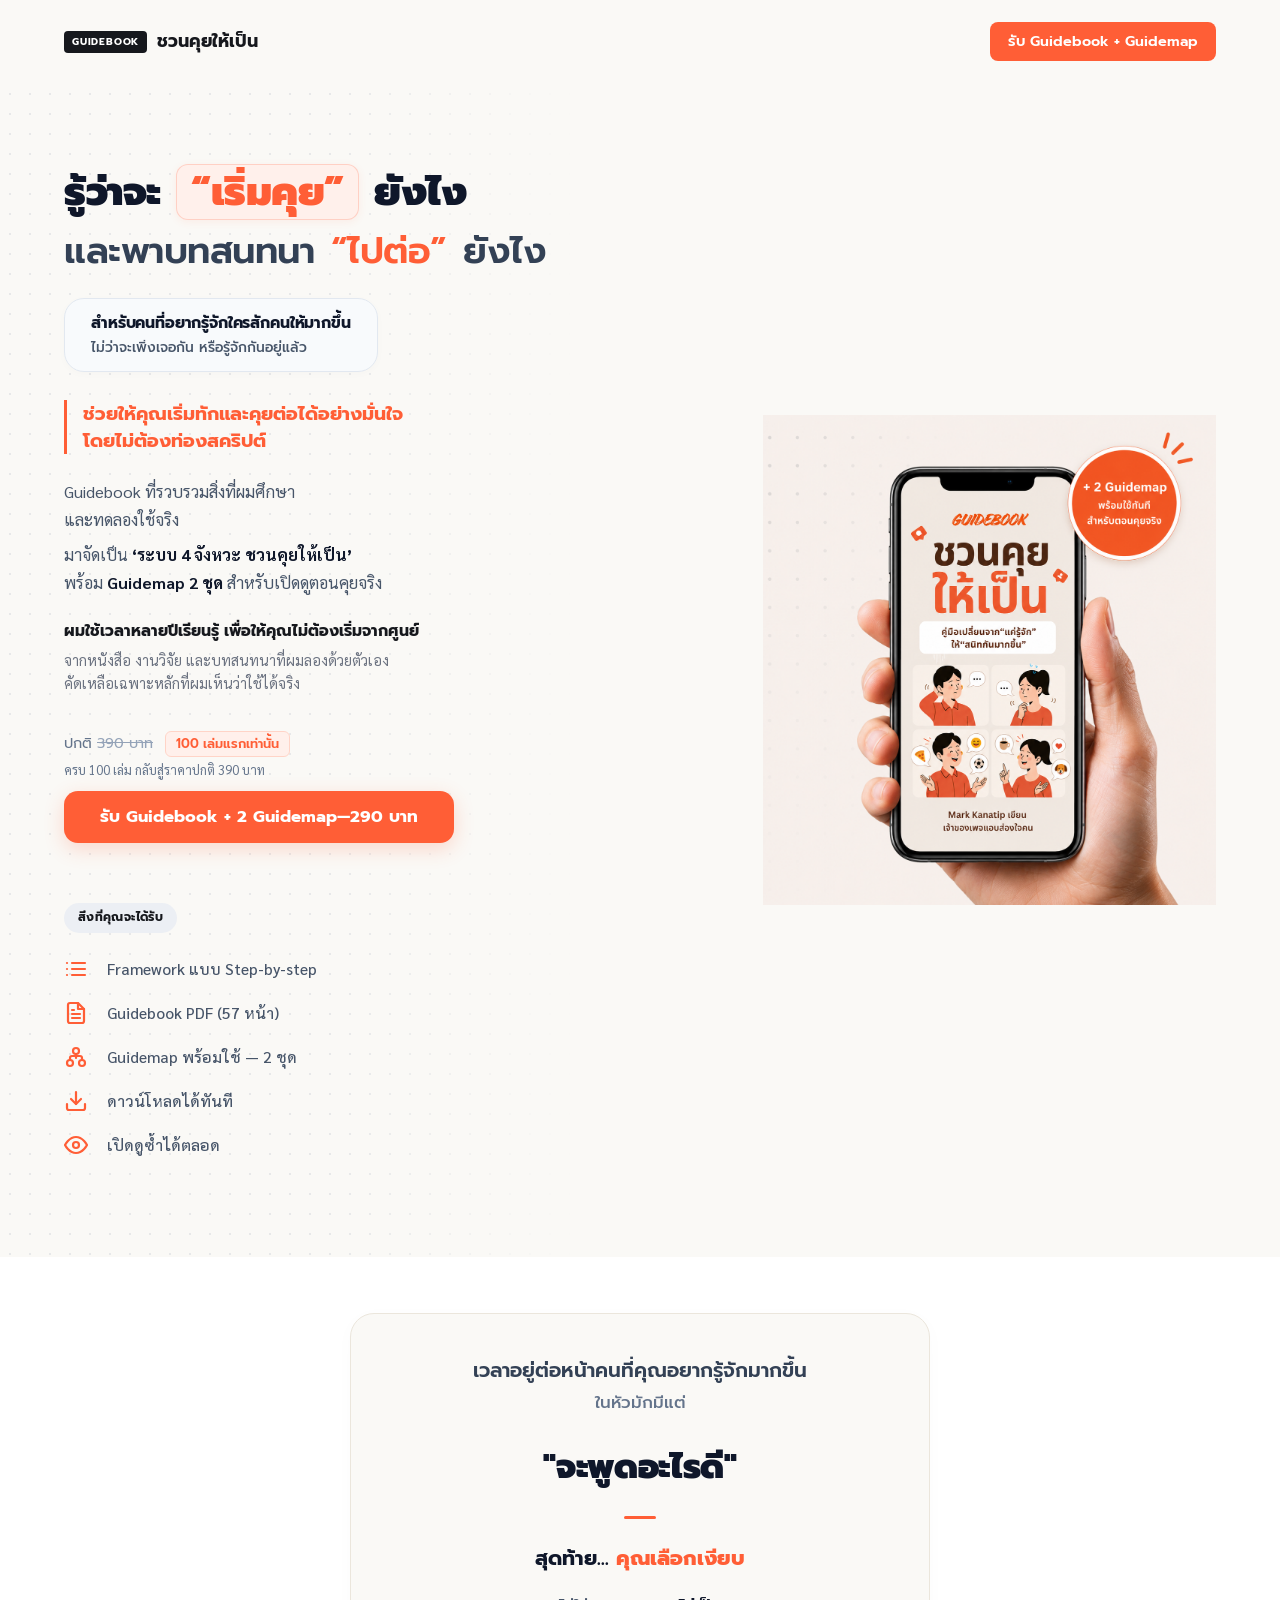
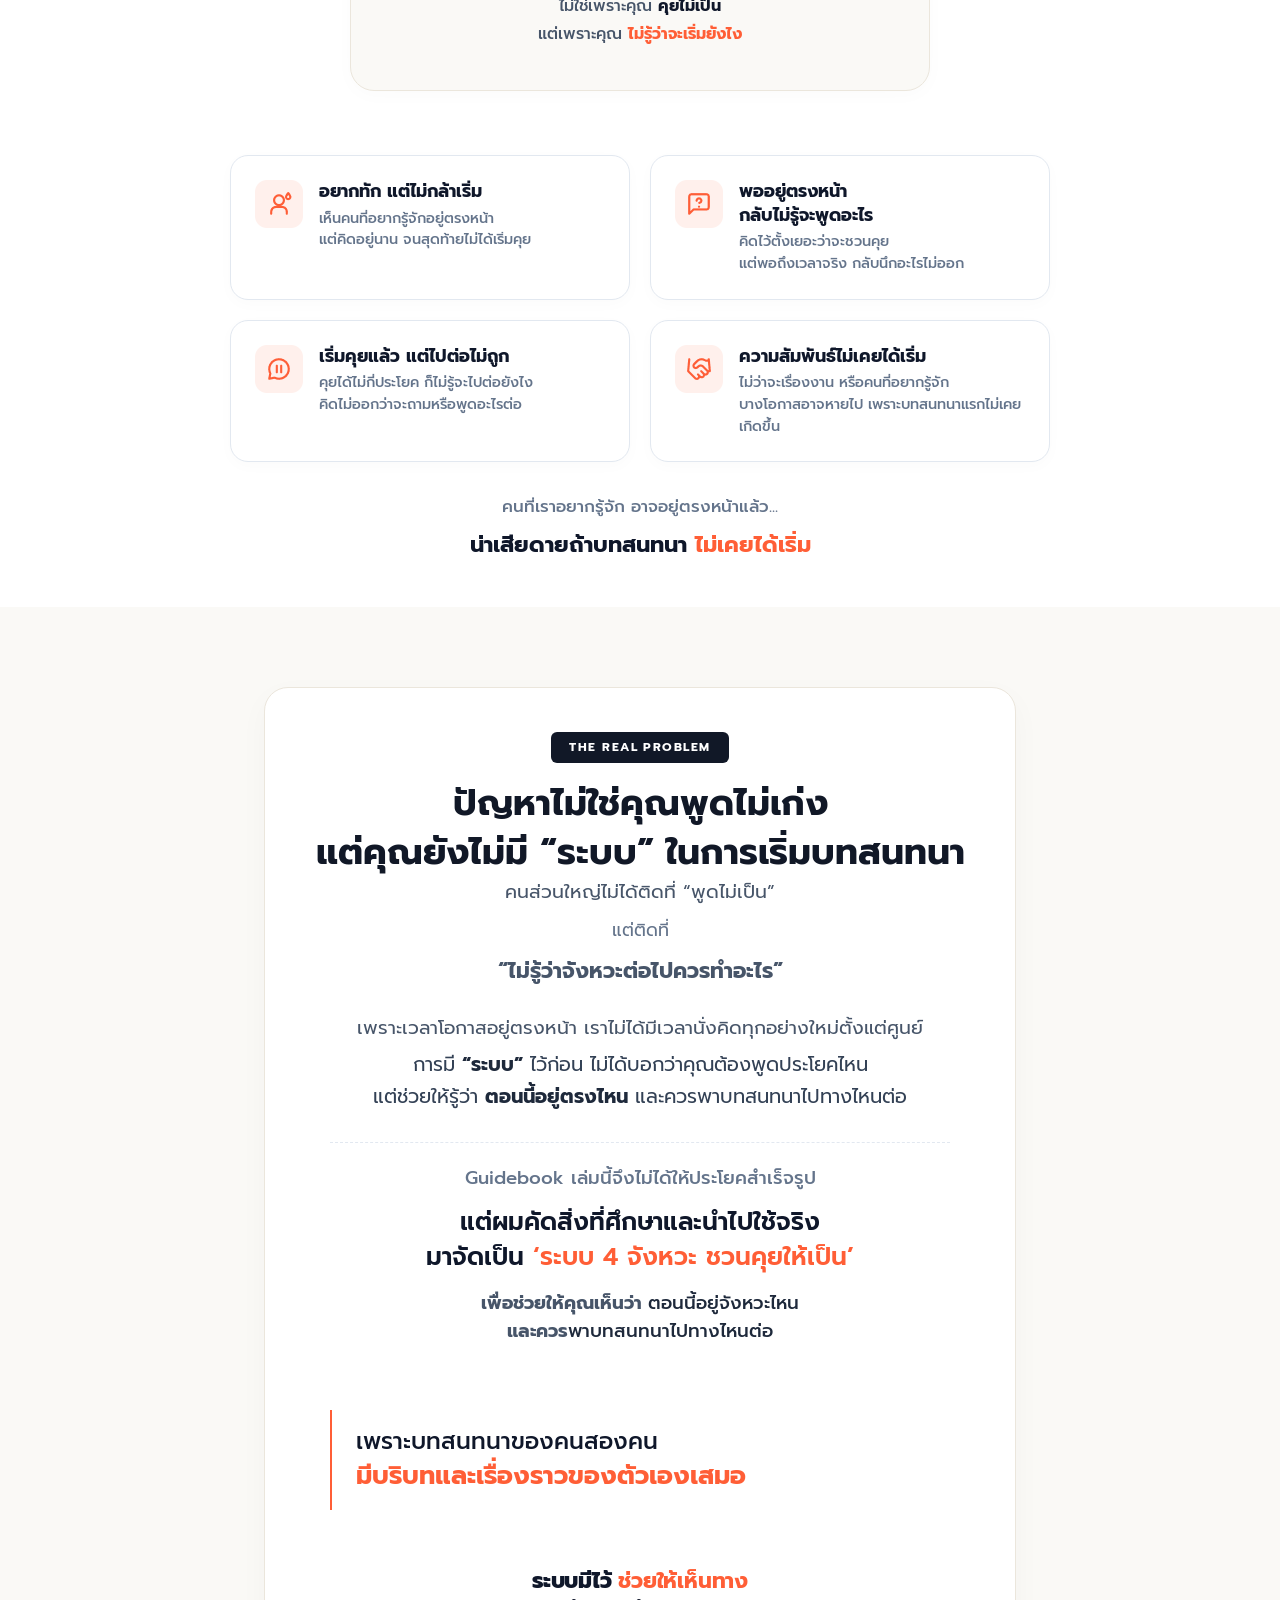
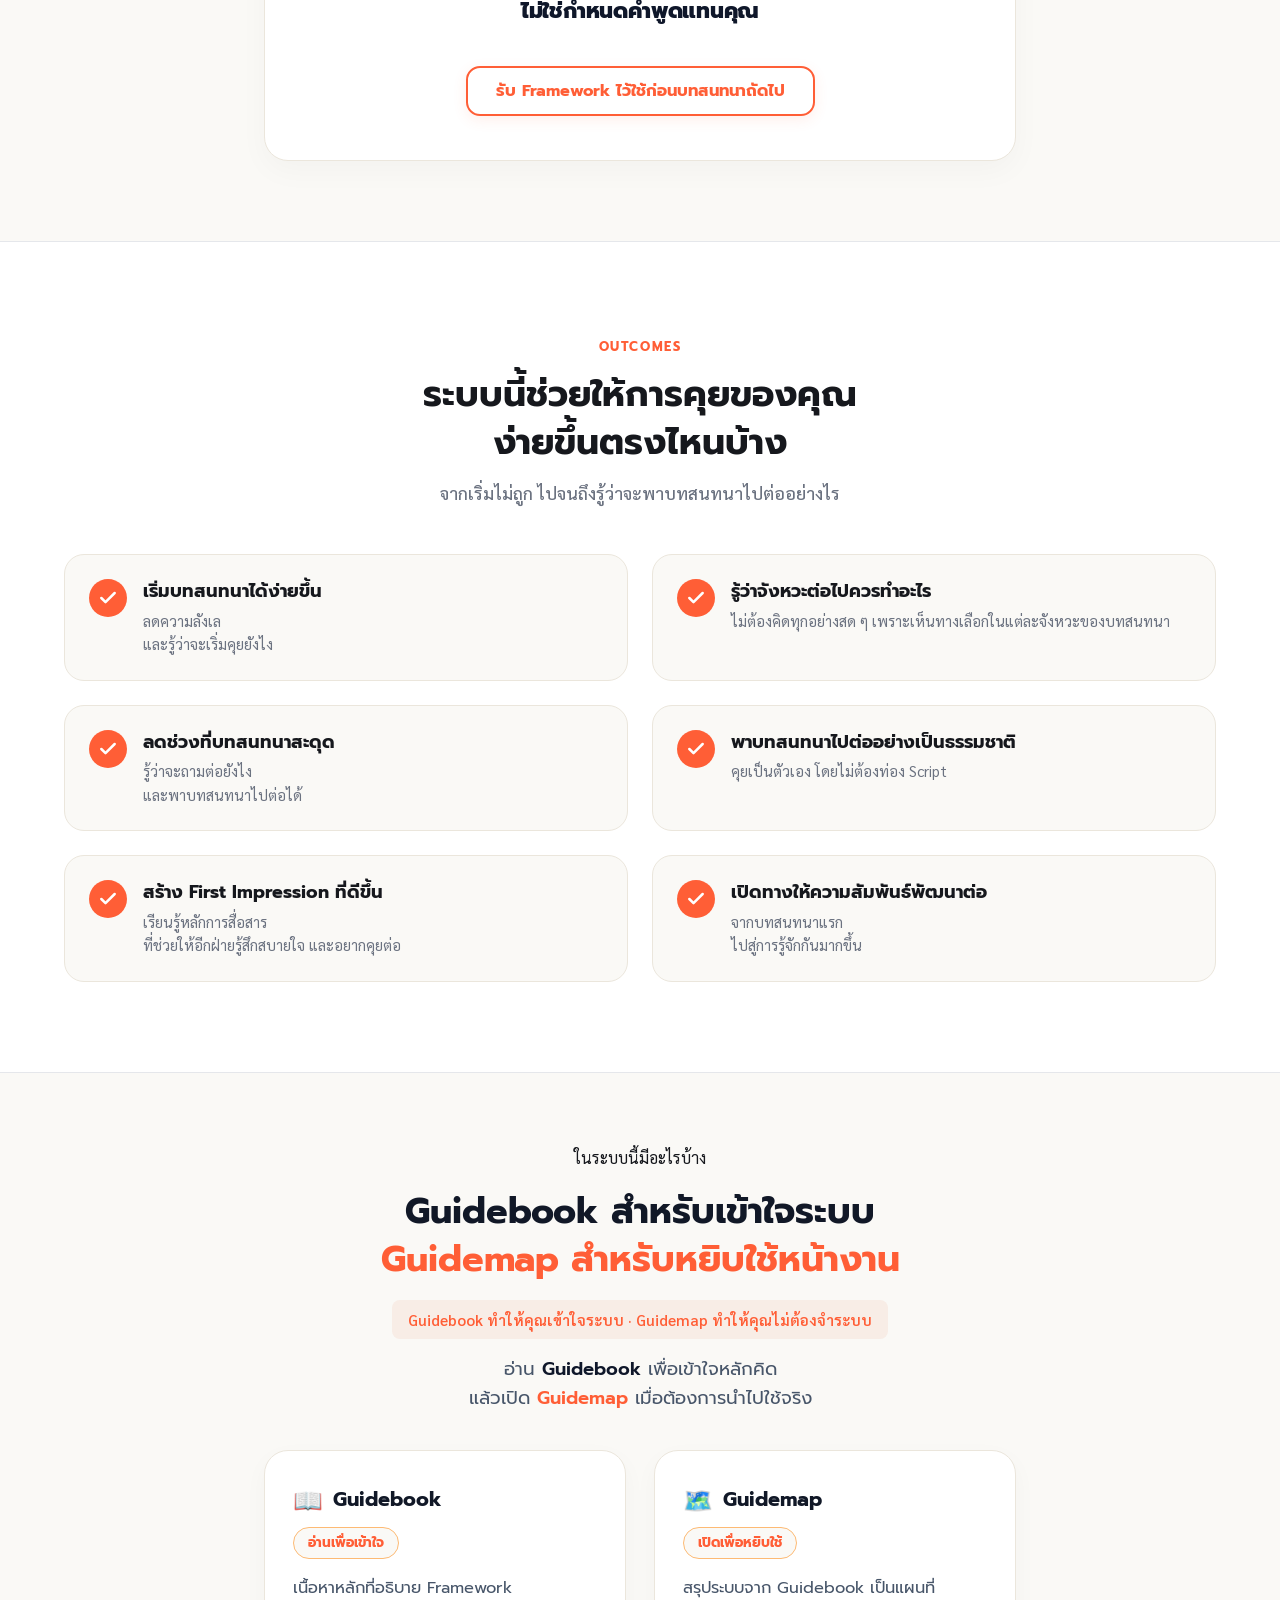
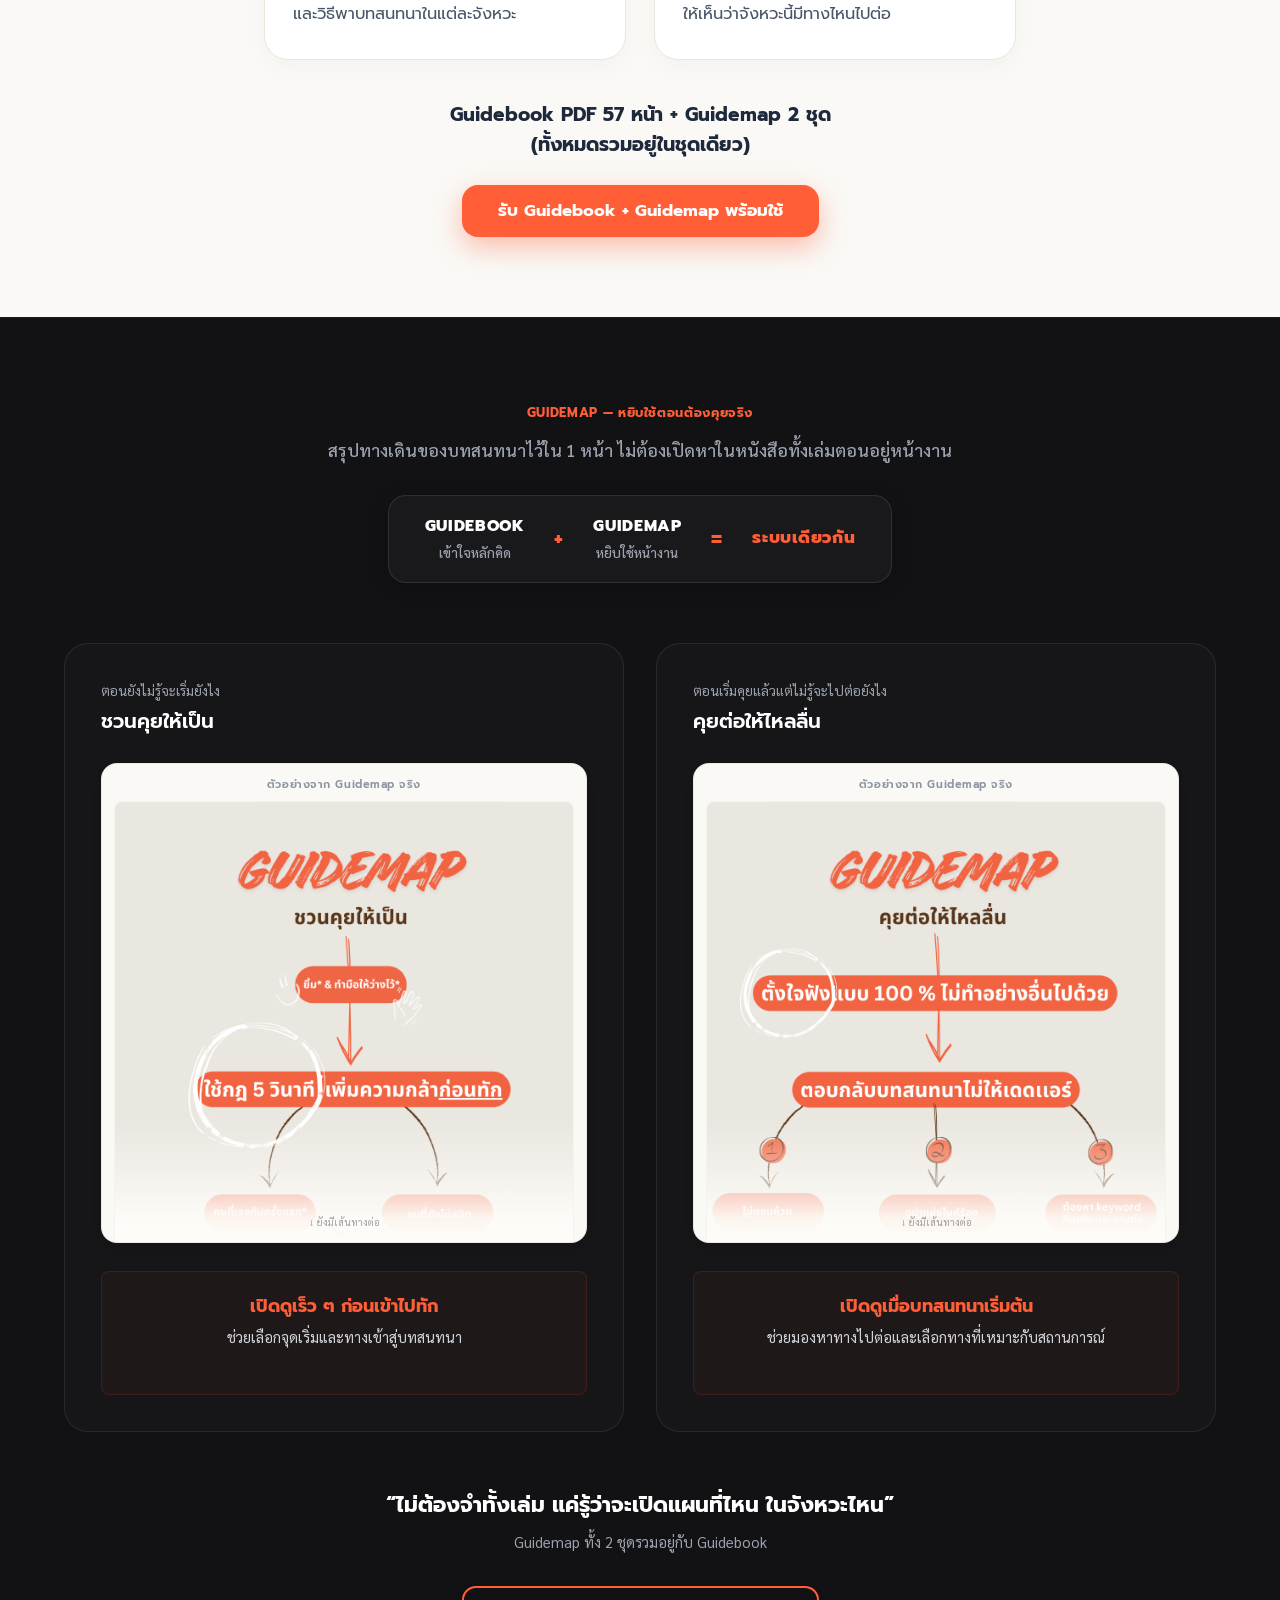
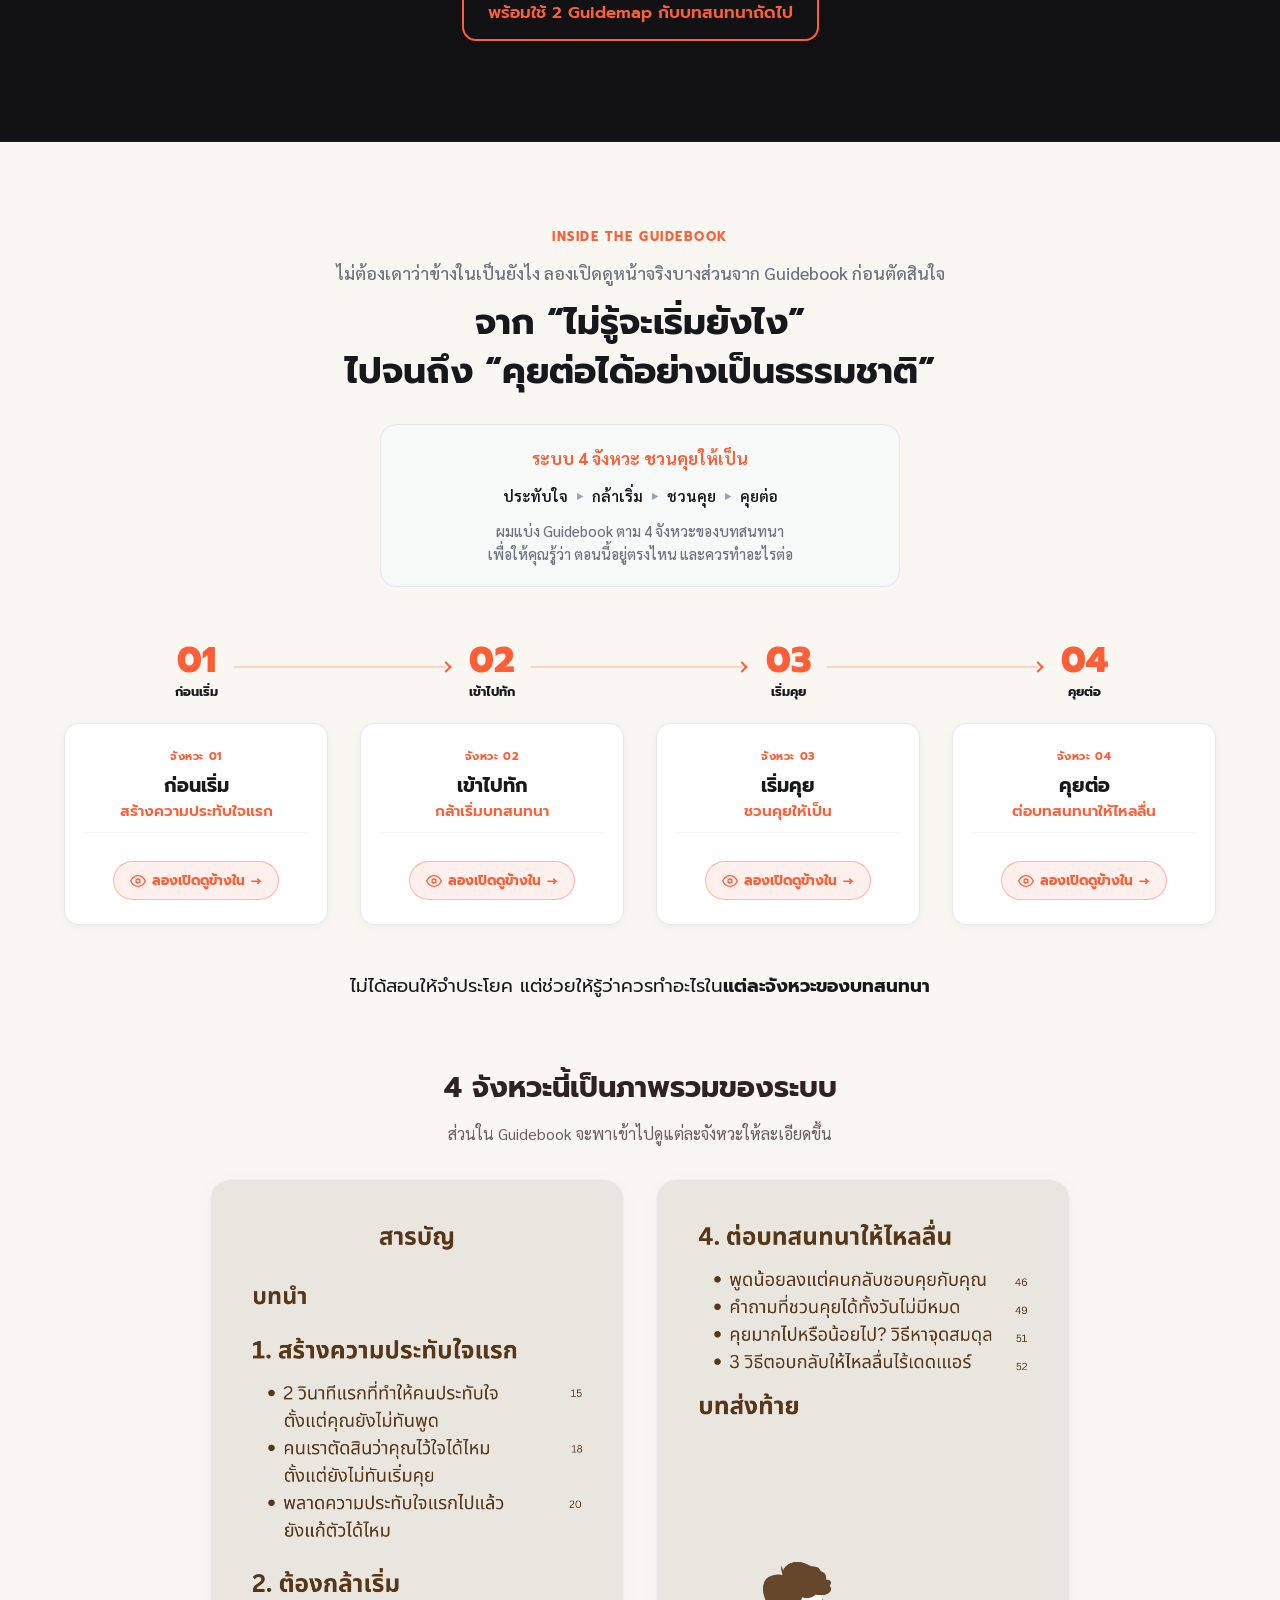
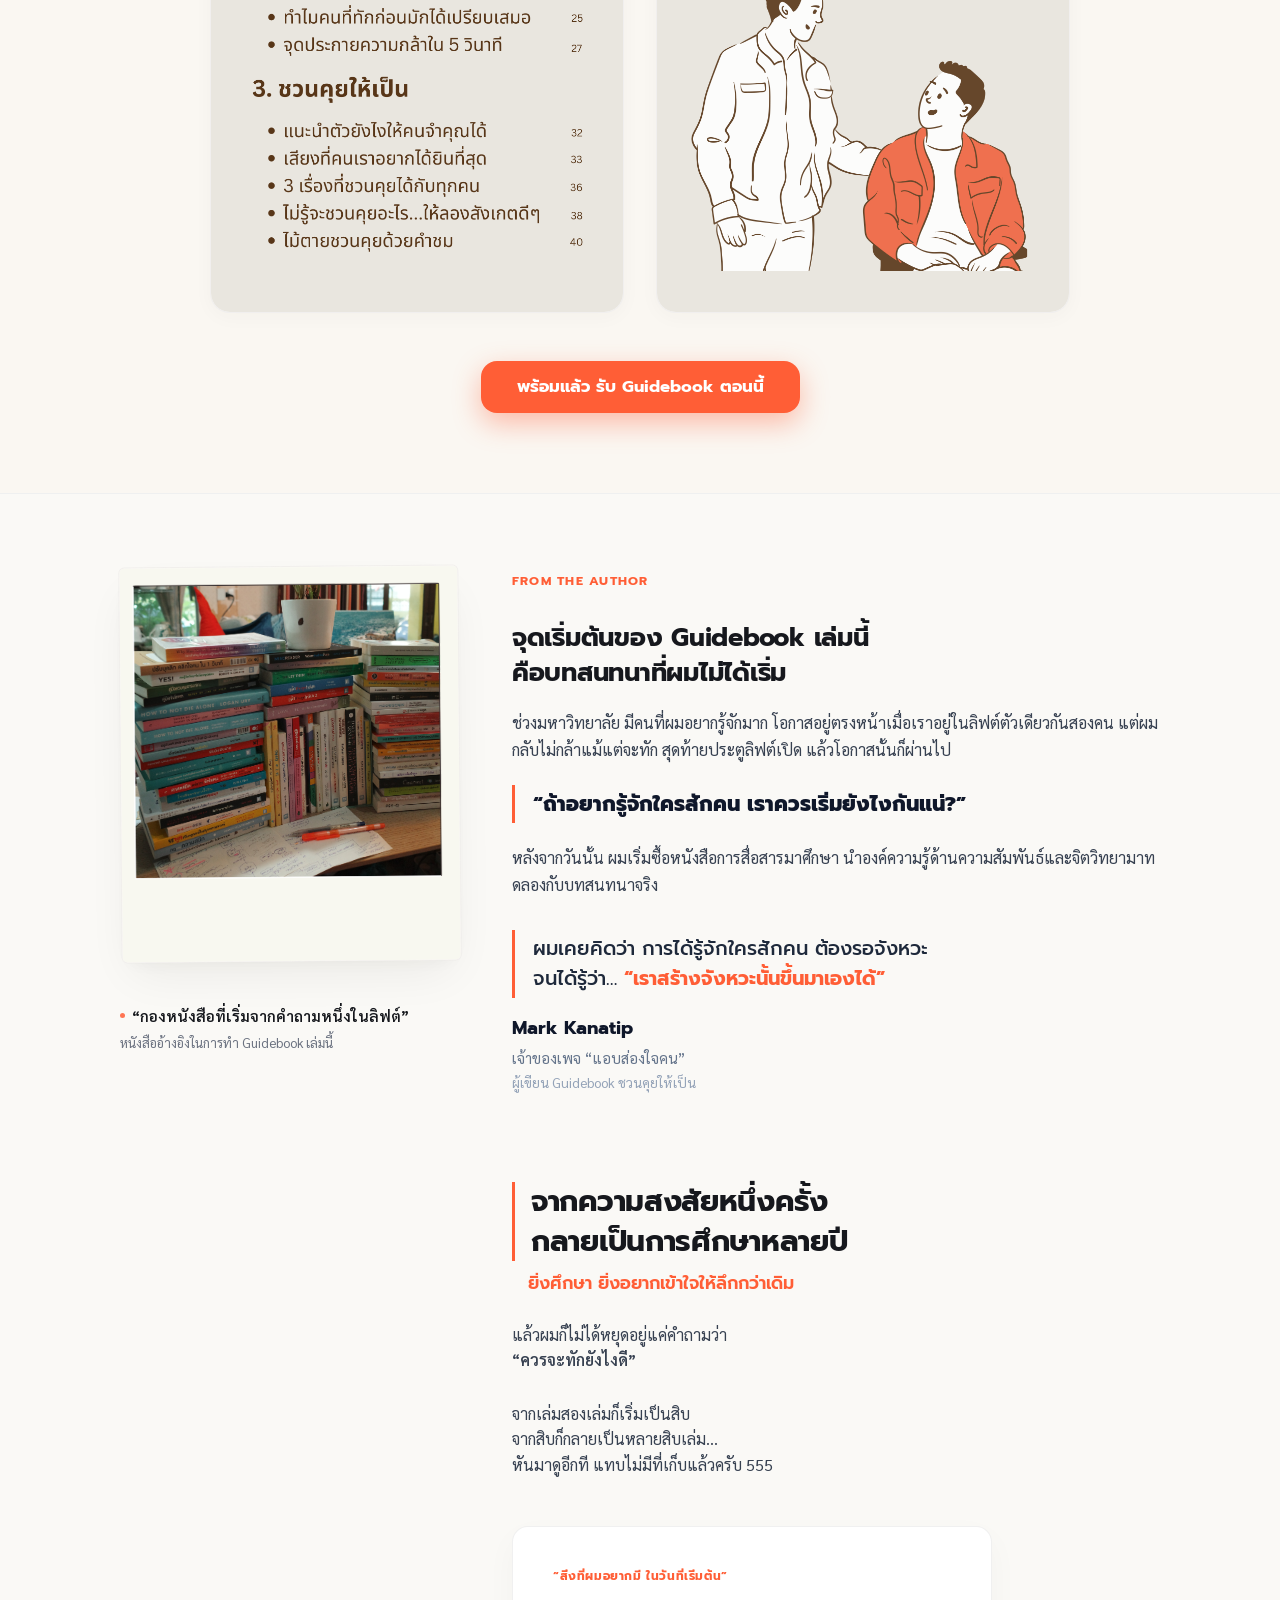
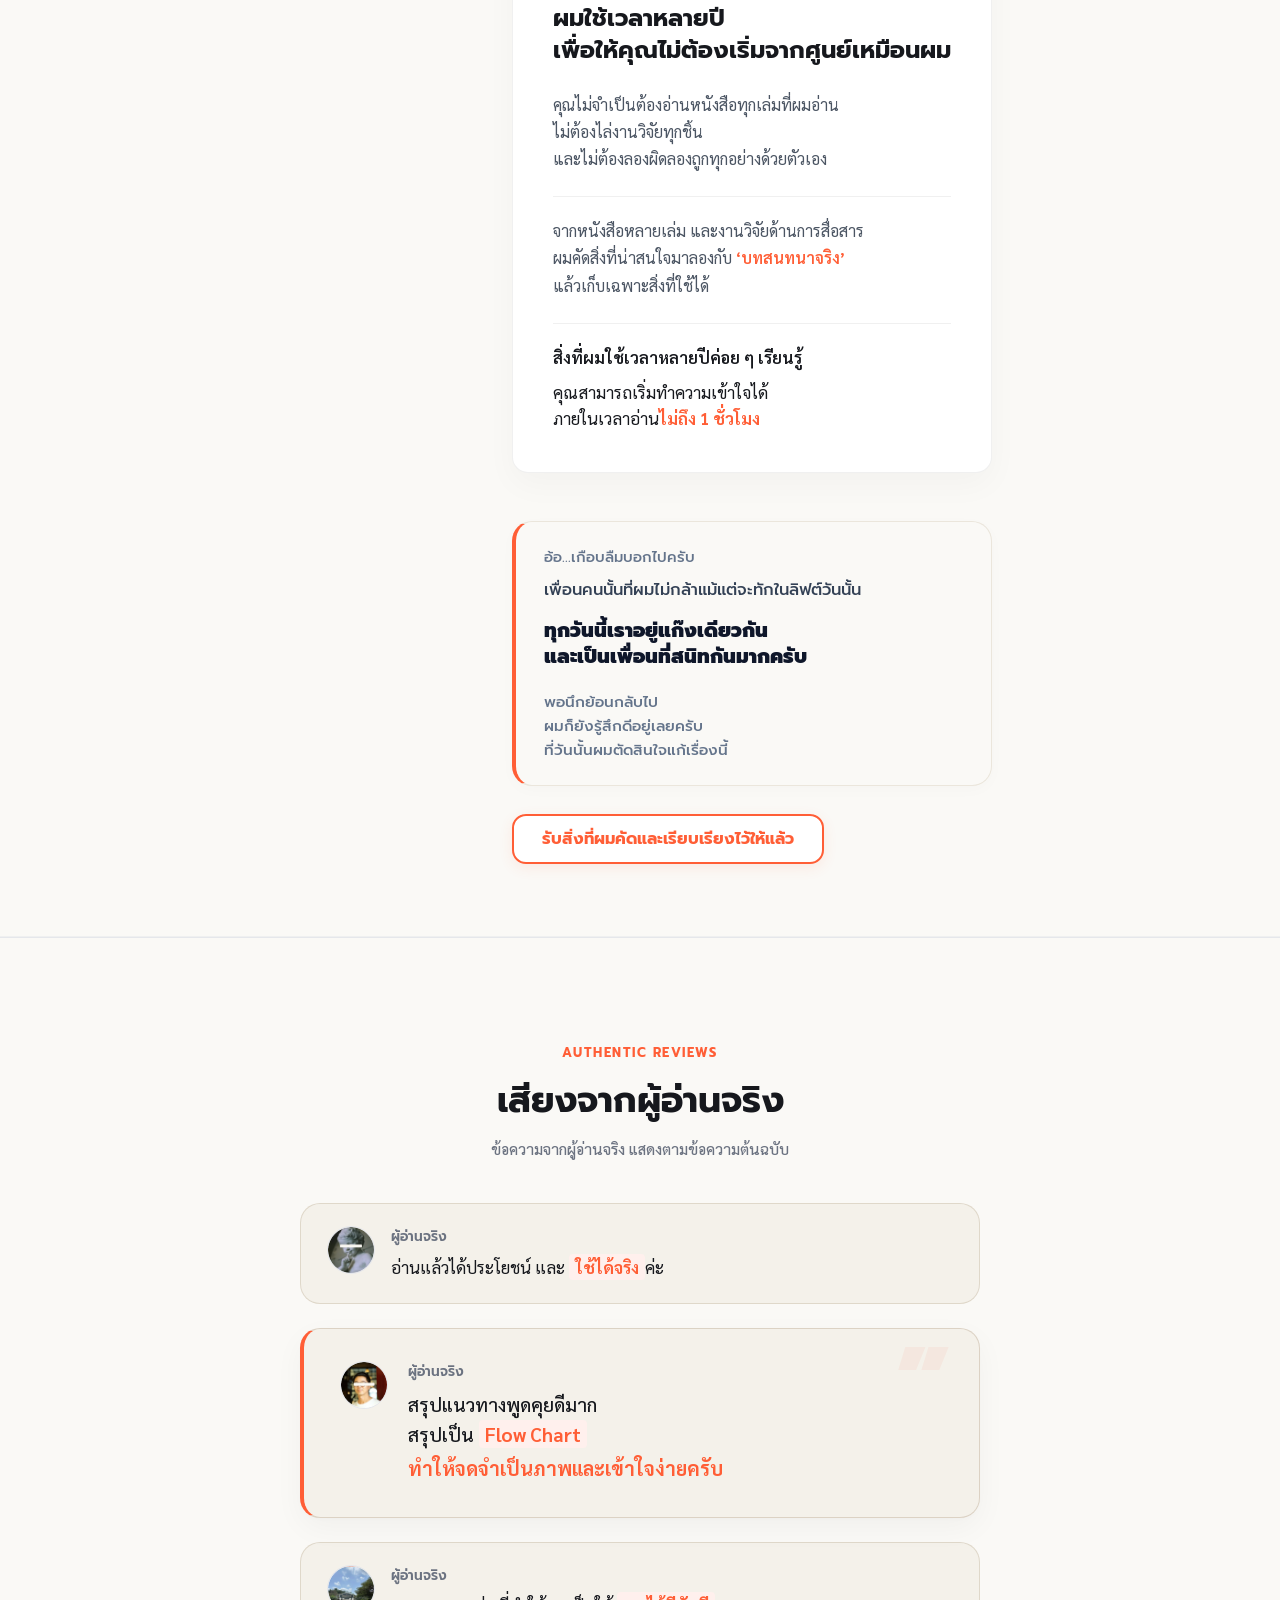
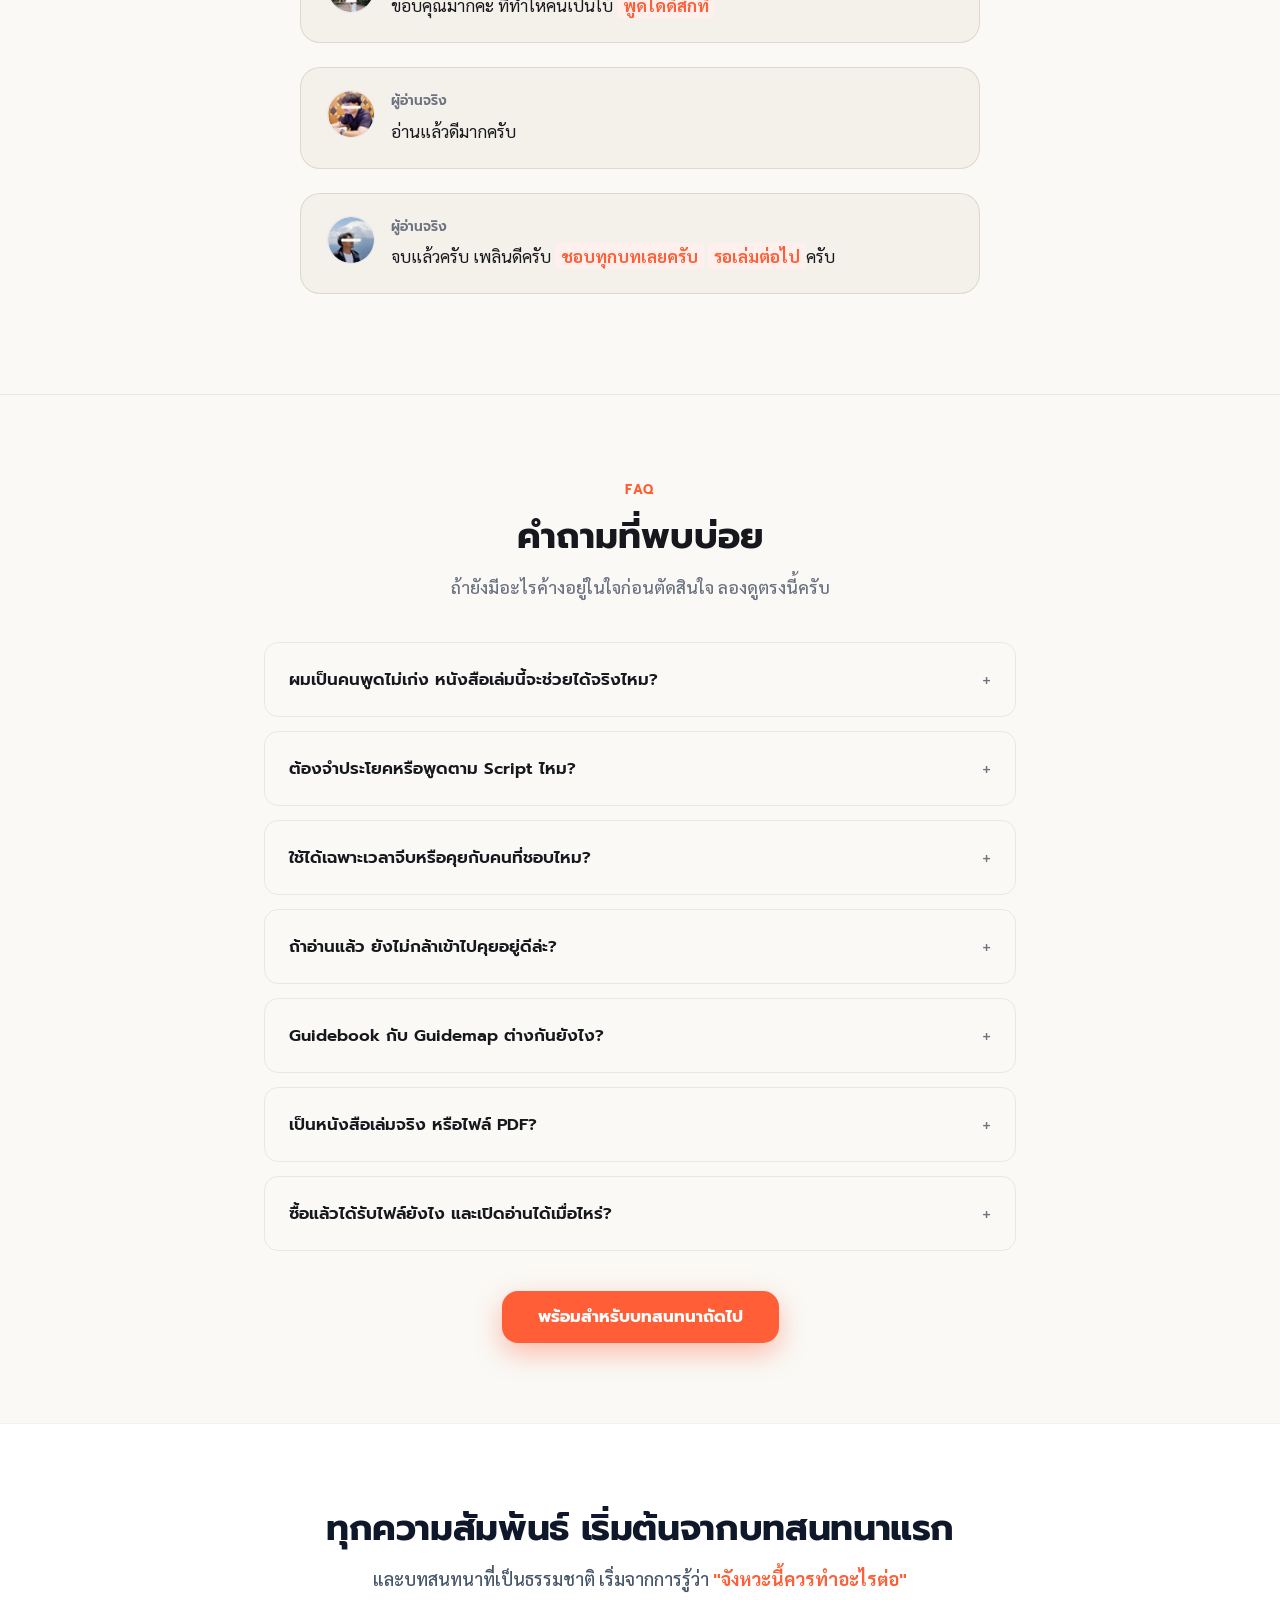
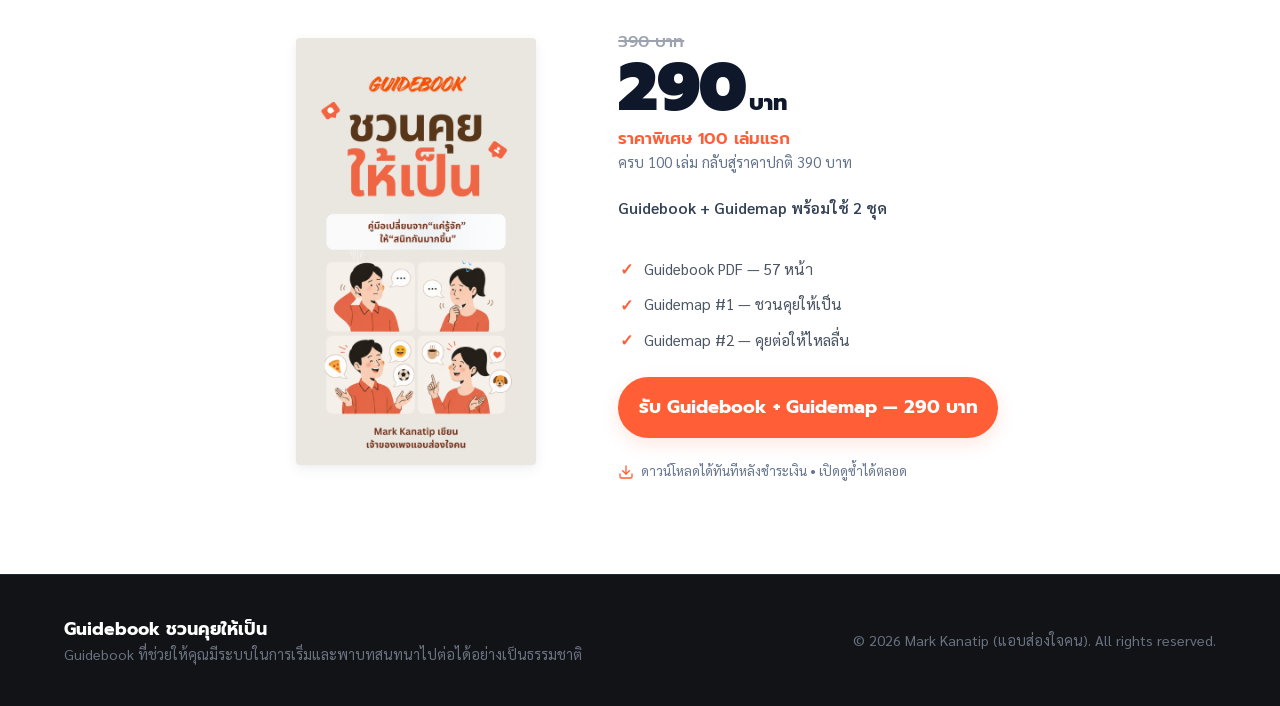
==== commit 53cd3c7e: "dd" ====
--- a/index.html
+++ b/index.html
@@ -337,27 +337,29 @@
             </div>
 
             <!-- Block 3: Final Statement -->
-            <div class="rp-block rp-final-block">
-              <p class="rp-final-intro">Guidebook เล่มนี้จึงไม่ได้ให้ประโยคสำเร็จรูป</p>
-              <p class="rp-final-main">
-                แต่ผมคัดสิ่งที่ศึกษาและนำไปใช้จริง มาจัดเป็น <span class="rp-highlight-orange rp-bold-orange">‘ระบบ 4 จังหวะ ชวนคุยให้เป็น’</span>
+            <div class="rp-block rp-final-block desk-polished-top desk-polished-section">
+              <p class="rp-final-intro desk-intro">Guidebook เล่มนี้จึงไม่ได้ให้ประโยคสำเร็จรูป</p>
+              <p class="rp-final-main desk-main">
+                แต่ผมคัดสิ่งที่ศึกษาและนำไปใช้จริง<br class="desktop-only-br">
+                มาจัดเป็น <span class="desk-main-hl">‘ระบบ 4 จังหวะ ชวนคุยให้เป็น’</span>
               </p>
-              <p class="rp-final-quote" style="font-size: 0.9em; margin-top: 10px;">
-                เพื่อช่วยให้คุณเห็นว่า ตอนนี้อยู่จังหวะไหน และควรพาบทสนทนาไปทางไหนต่อ
+              <p class="rp-final-quote desk-sub" style="font-size: 0.9em; margin-top: 10px;">
+                เพื่อช่วยให้คุณเห็นว่า <span class="desk-sub-hl">ตอนนี้อยู่จังหวะไหน</span><br class="desktop-only-br">
+                และควร<span class="desk-sub-hl">พาบทสนทนาไปทางไหนต่อ</span>
               </p>
             </div>
 
             <!-- Closing Insight Statement (Core Philosophy) -->
-            <div class="rp-philosophy-block">
-              <div class="insight-quote-block" style="border-left: 3px solid var(--primary); padding: 12px 0 12px 20px; margin: 0 auto 24px auto; max-width: 420px; text-align: left; background: transparent;">
-                <p style="font-size: 1.05rem; color: #0F172A; font-weight: 500; line-height: 1.6; margin: 0; font-family: var(--font-heading);">
+            <div class="rp-philosophy-block desk-polished-philosophy desk-polished-section">
+              <div class="insight-quote-block desk-quote-block" style="border-left: 3px solid var(--primary); padding: 12px 0 12px 20px; margin: 0 auto 24px auto; max-width: 420px; text-align: left; background: transparent;">
+                <p class="desk-quote-text" style="font-size: 1.05rem; color: #0F172A; font-weight: 500; line-height: 1.6; margin: 0; font-family: var(--font-heading);">
                   เพราะบทสนทนาของคนสองคน<br class="desktop-only-br">
-                  มี<span style="color: var(--primary); font-weight: 600;">บริบทและเรื่องราวของตัวเอง</span><span class="keep-together">เสมอ</span>
+                  <span class="desk-punchline-wrapper"><span class="desk-punchline-prefix">มี</span><span class="desk-punchline-core" style="color: var(--primary); font-weight: 600;">บริบทและเรื่องราวของตัวเอง</span><span class="desk-punchline-suffix keep-together">เสมอ</span></span>
                 </p>
               </div>
-              <p class="philosophy-thought-2">
-                ระบบมีไว้ <span class="highlight-philosophy-accent">ช่วยให้เห็นทาง</span><br class="mobile-only-br">
-                ไม่ใช่กำหนดคำพูดแทนคุณ
+              <p class="philosophy-thought-2 desk-bottom-statement">
+                ระบบมีไว้ <span class="highlight-philosophy-accent desk-bottom-hl">ช่วยให้เห็นทาง</span><br class="desktop-only-br">
+                <span class="desk-bottom-suffix">ไม่ใช่กำหนดคำพูดแทนคุณ</span>
               </p>
             </div>
           </div>
--- a/styles.css
+++ b/styles.css
@@ -11369,3 +11369,84 @@
 }
 .desktop-only-br { display: inline; } @media (max-width: 768px) { .desktop-only-br { display: none !important; } }
 @media (max-width: 768px) { #inside-guidebook-h2 { font-size: clamp(21px, 5.5vw, 24px) !important; } }
+
+/* --- Desktop Final Typography Polish --- */
+@media (min-width: 769px) {
+  .desk-polished-section {
+    max-width: 1040px;
+    margin-left: auto;
+    margin-right: auto;
+  }
+  
+  .rp-final-block.desk-polished-top {
+    margin-bottom: 64px !important;
+    border-top: 1px dashed #E2E8F0 !important;
+  }
+  
+  .desk-intro {
+    font-size: 1.15rem !important;
+    color: #64748B !important;
+    font-weight: 500 !important;
+    margin-bottom: 12px !important;
+  }
+  
+  .desk-main {
+    font-size: 1.55rem !important;
+    color: #0F172A !important;
+    font-weight: 600 !important;
+    line-height: 1.4 !important;
+    margin-bottom: 16px !important;
+  }
+  
+  .desk-main-hl {
+    color: var(--primary) !important;
+  }
+  
+  .desk-sub {
+    font-size: 1.15rem !important;
+    color: #475569 !important;
+    line-height: 1.5 !important;
+  }
+  
+  .desk-sub-hl {
+    color: #1E293B;
+    font-weight: 500;
+  }
+  
+  .rp-philosophy-block.desk-polished-philosophy {
+    margin-top: 0 !important;
+    border-top: none !important;
+    padding-top: 0 !important;
+  }
+  
+  .insight-quote-block.desk-quote-block {
+    max-width: 820px !important;
+    padding: 16px 0 16px 24px !important;
+    border-left: 2px solid var(--primary) !important;
+    margin-bottom: 56px !important;
+  }
+  
+  .desk-quote-text {
+    font-size: 1.45rem !important;
+    color: #0F172A !important;
+    line-height: 1.4 !important;
+  }
+  
+  .desk-punchline-wrapper,
+  .desk-punchline-wrapper span {
+    color: var(--primary) !important;
+    font-weight: 700 !important;
+    font-size: 1.05em !important;
+  }
+  
+  .desk-bottom-statement {
+    font-size: 1.35rem !important;
+    color: #0F172A !important;
+    line-height: 1.4 !important;
+  }
+  
+  .desk-bottom-hl {
+    color: var(--primary) !important;
+    font-weight: 700 !important;
+  }
+}
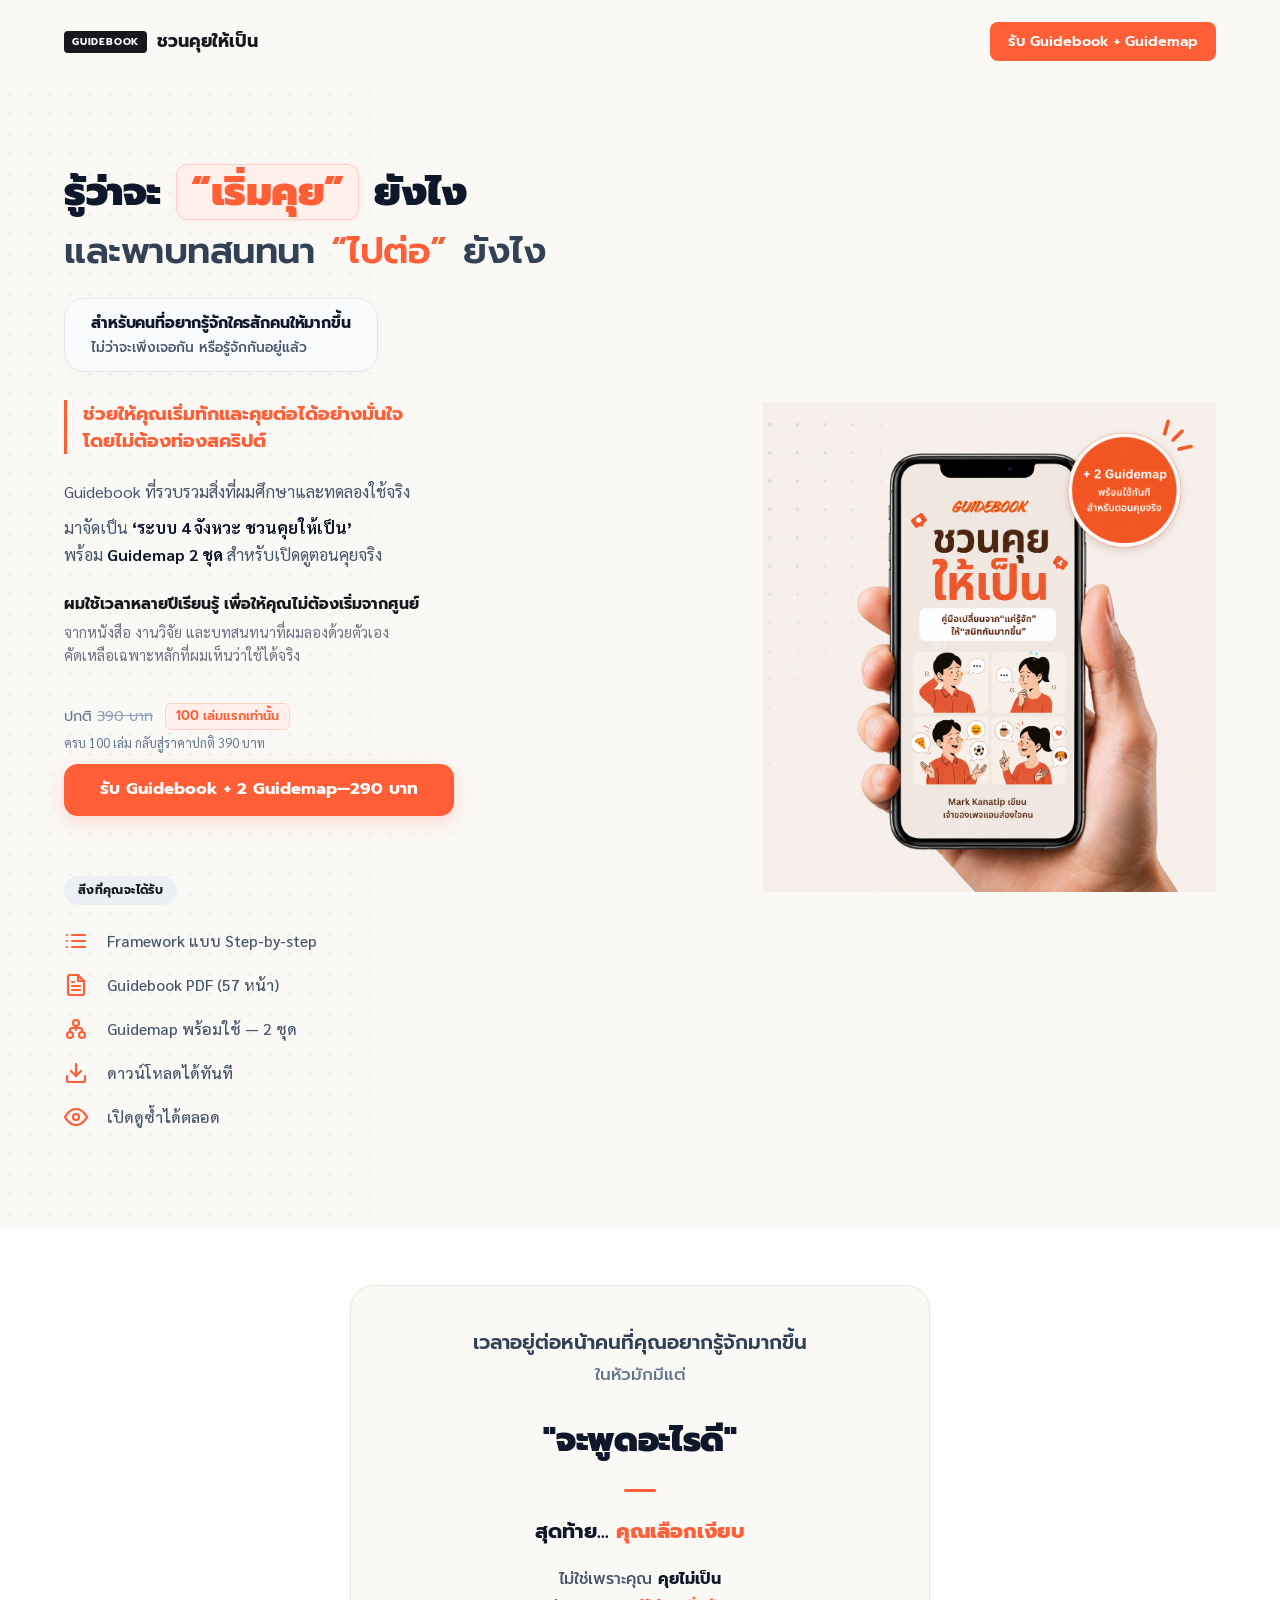
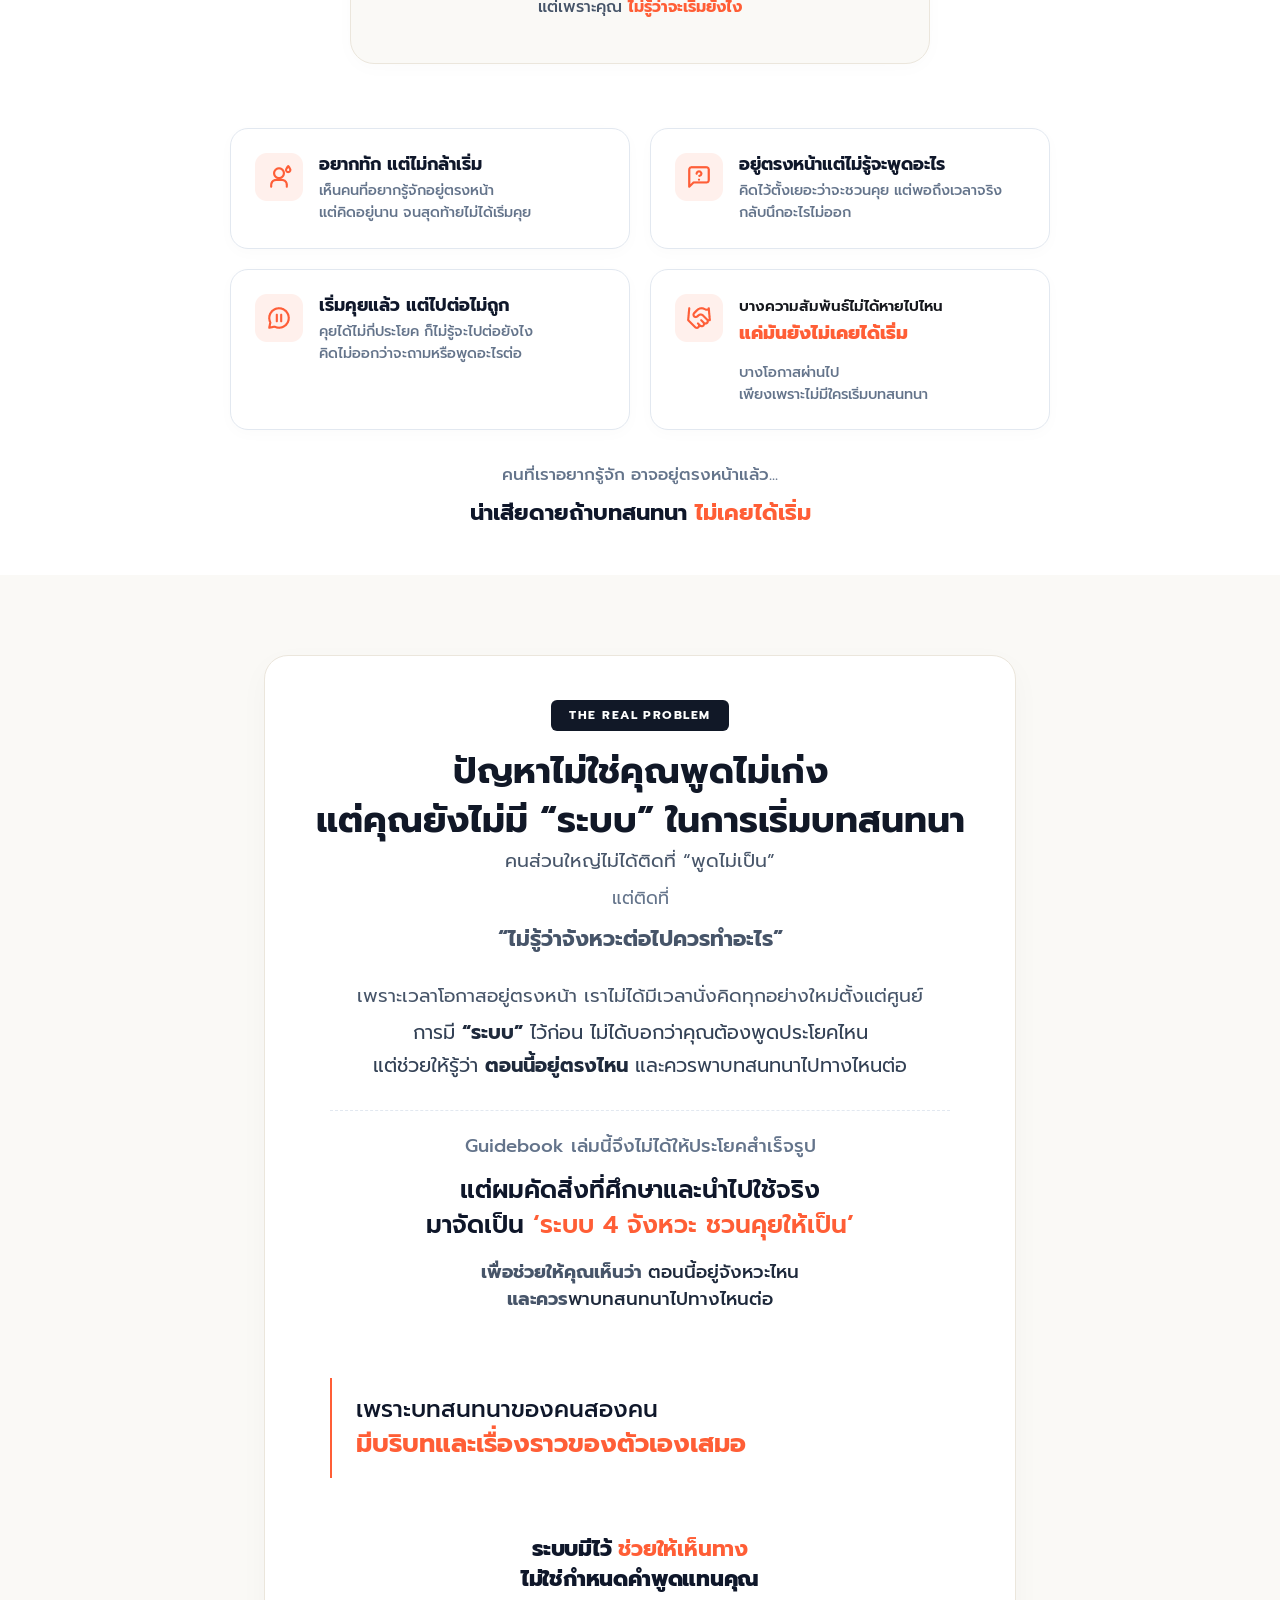
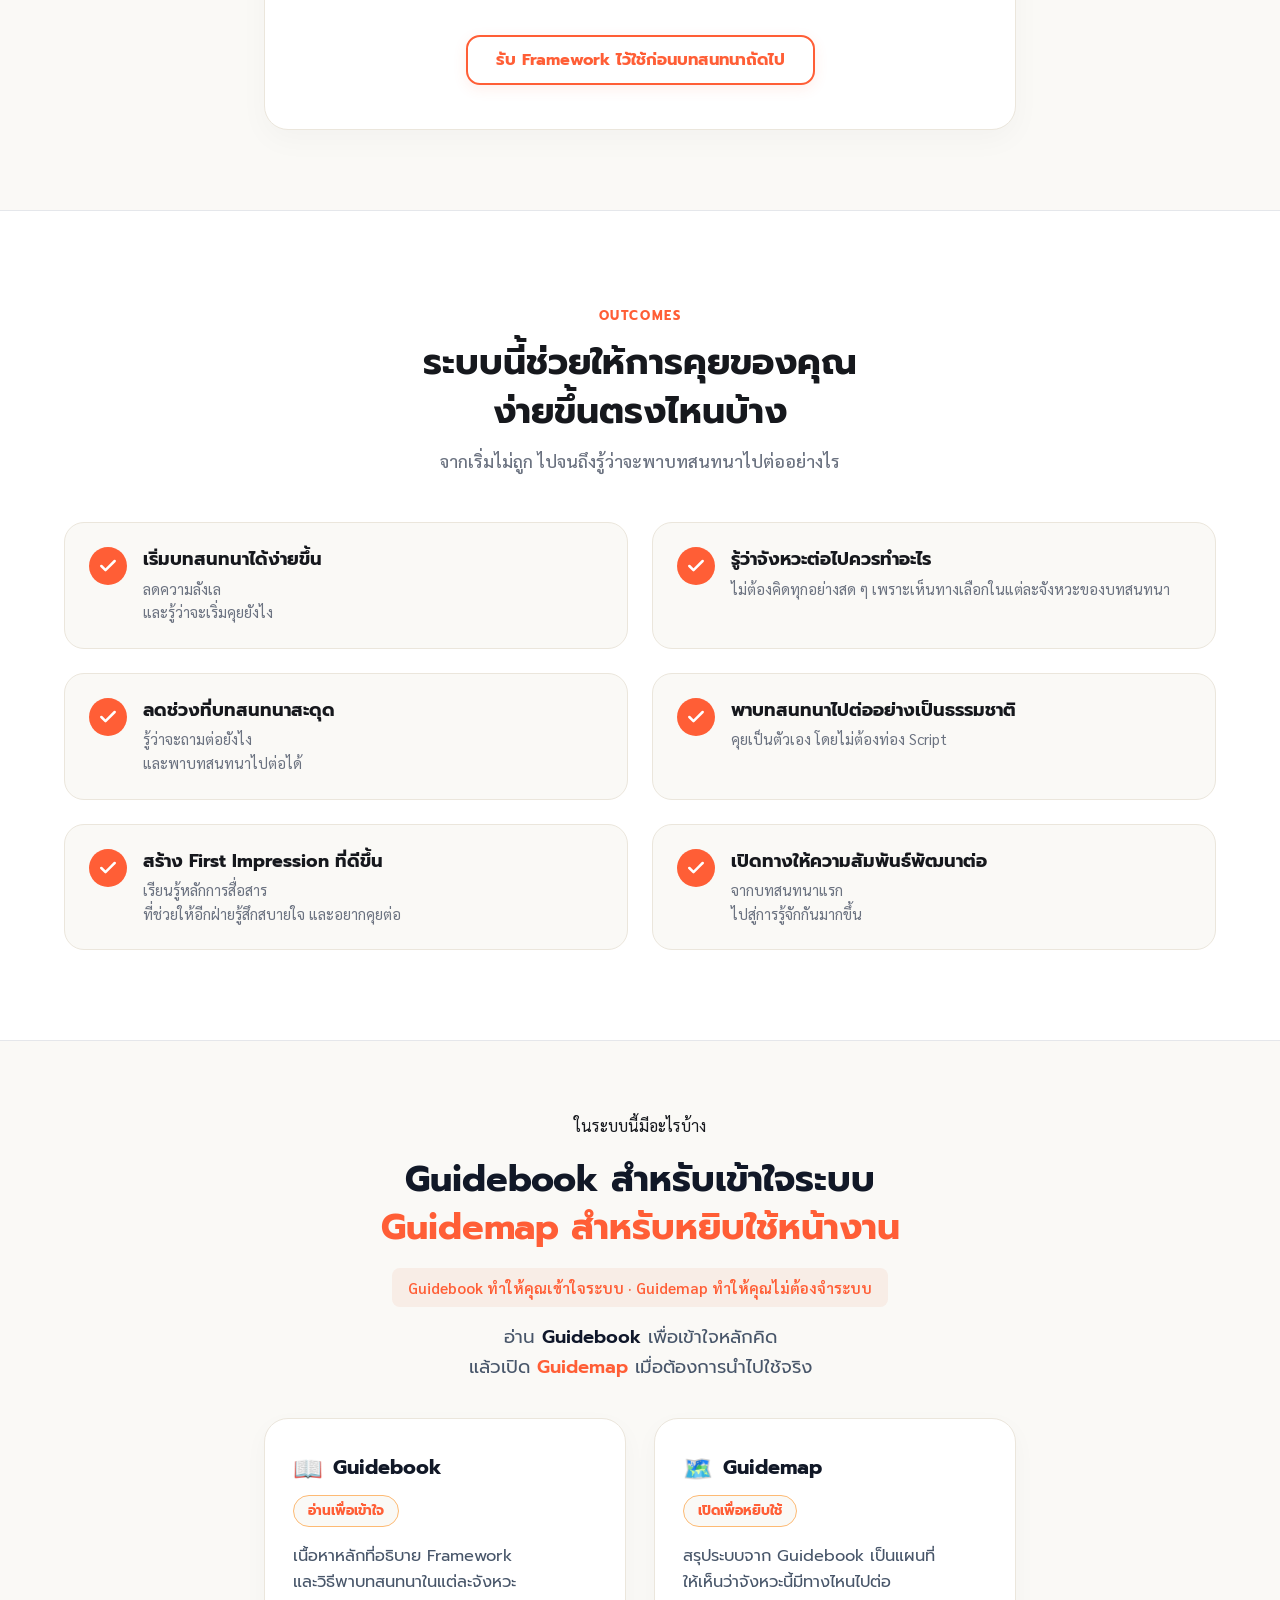
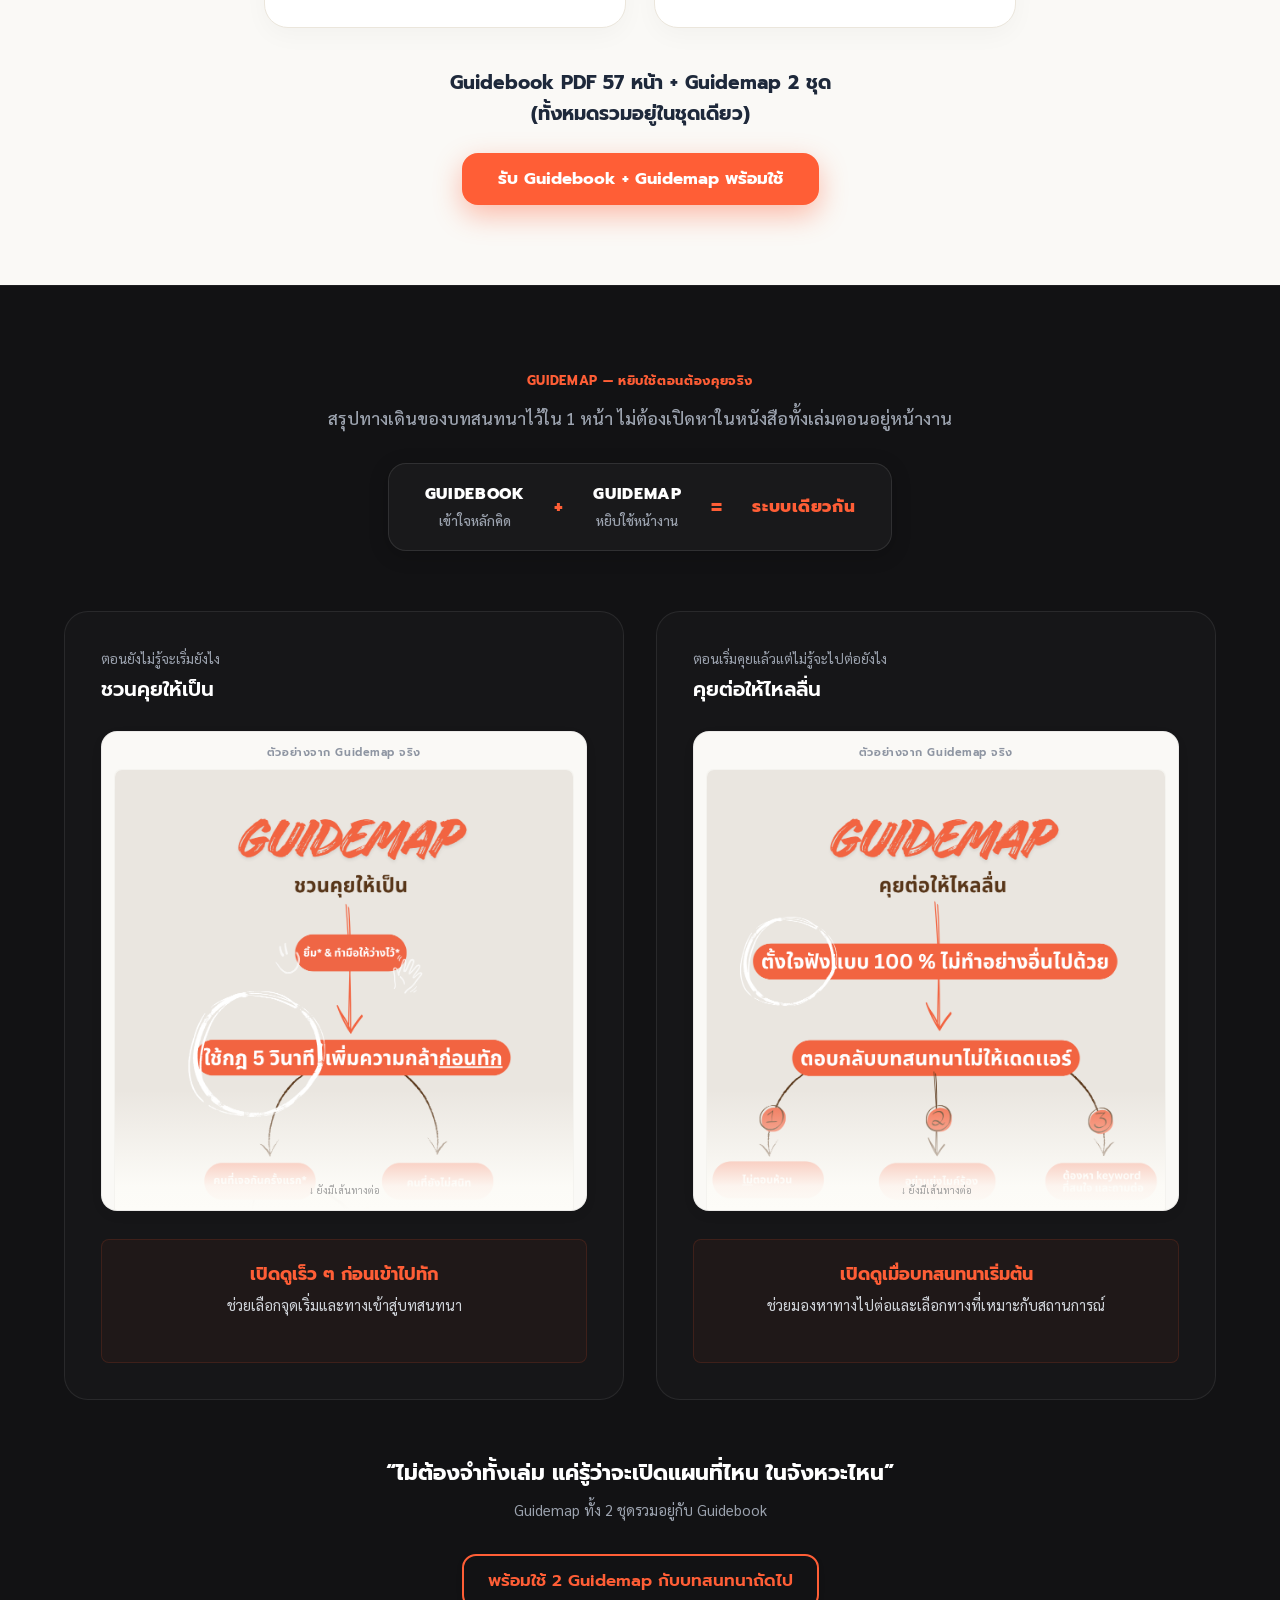
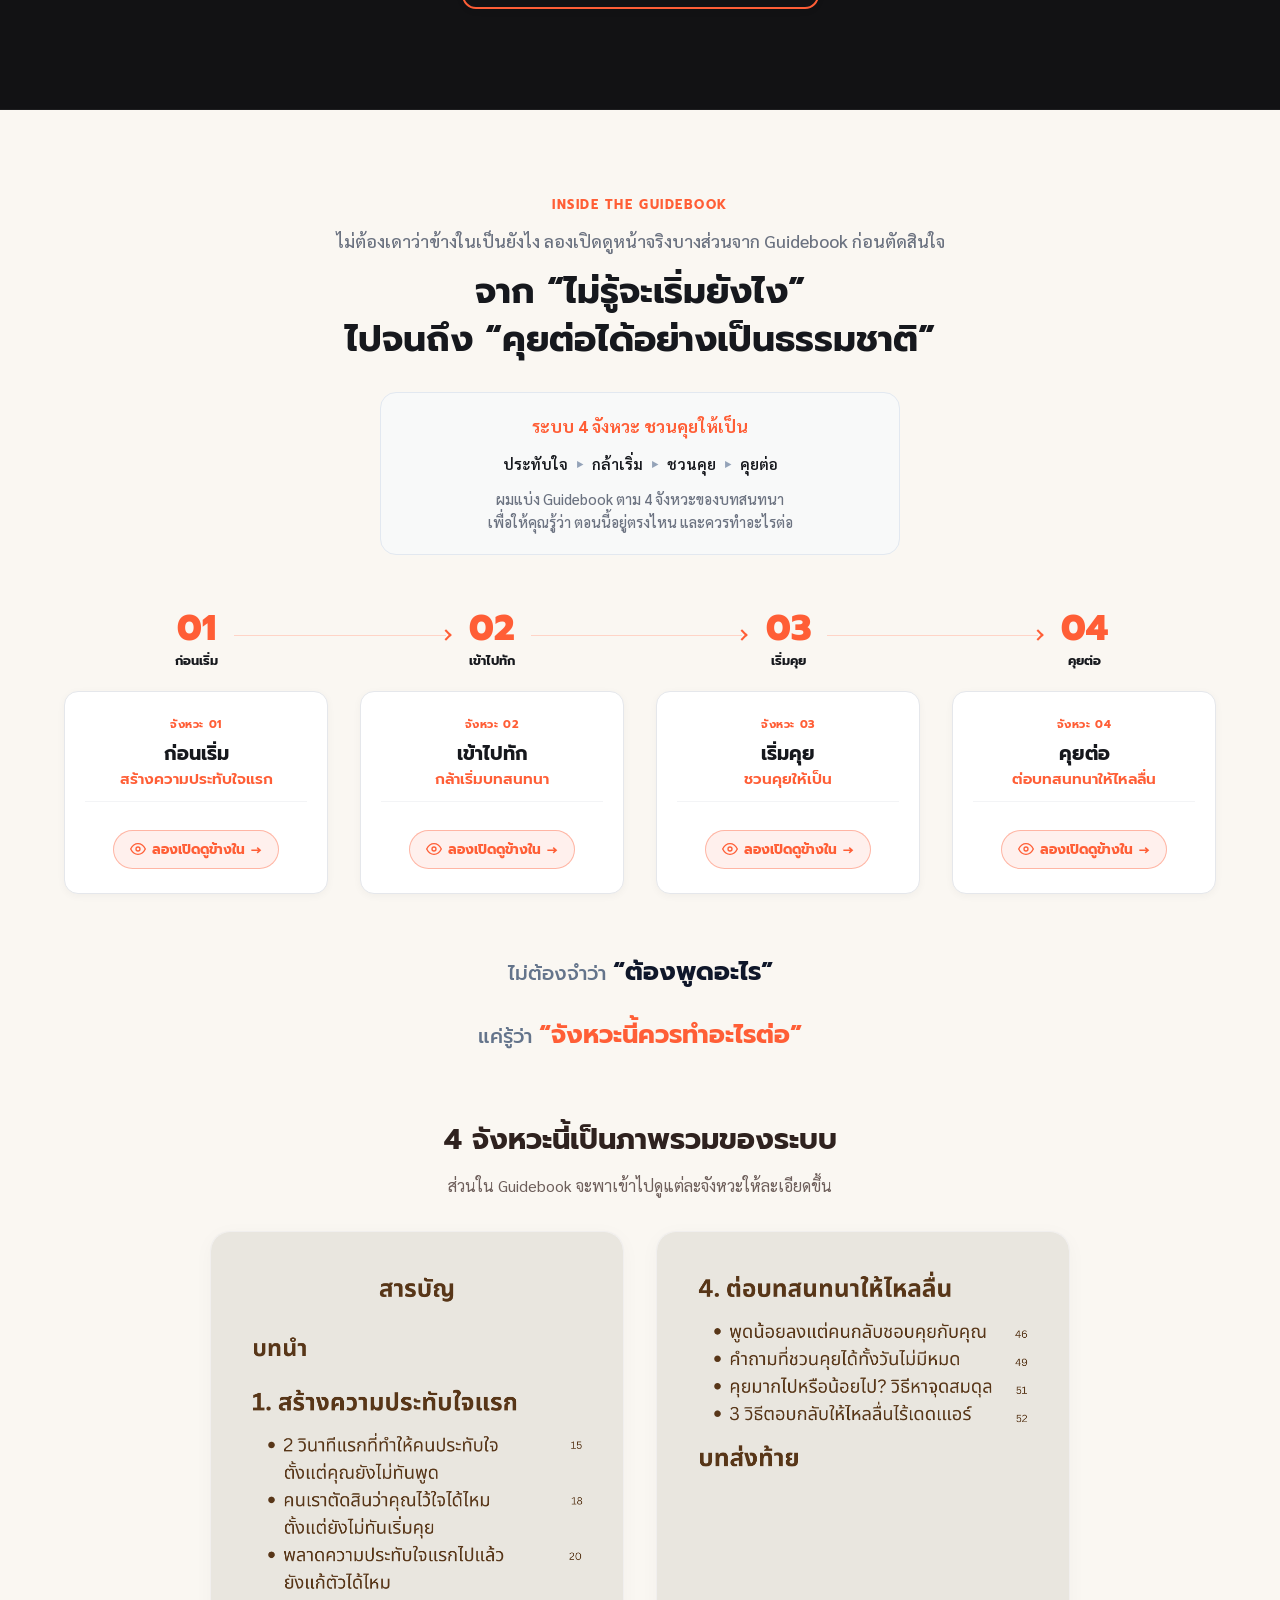
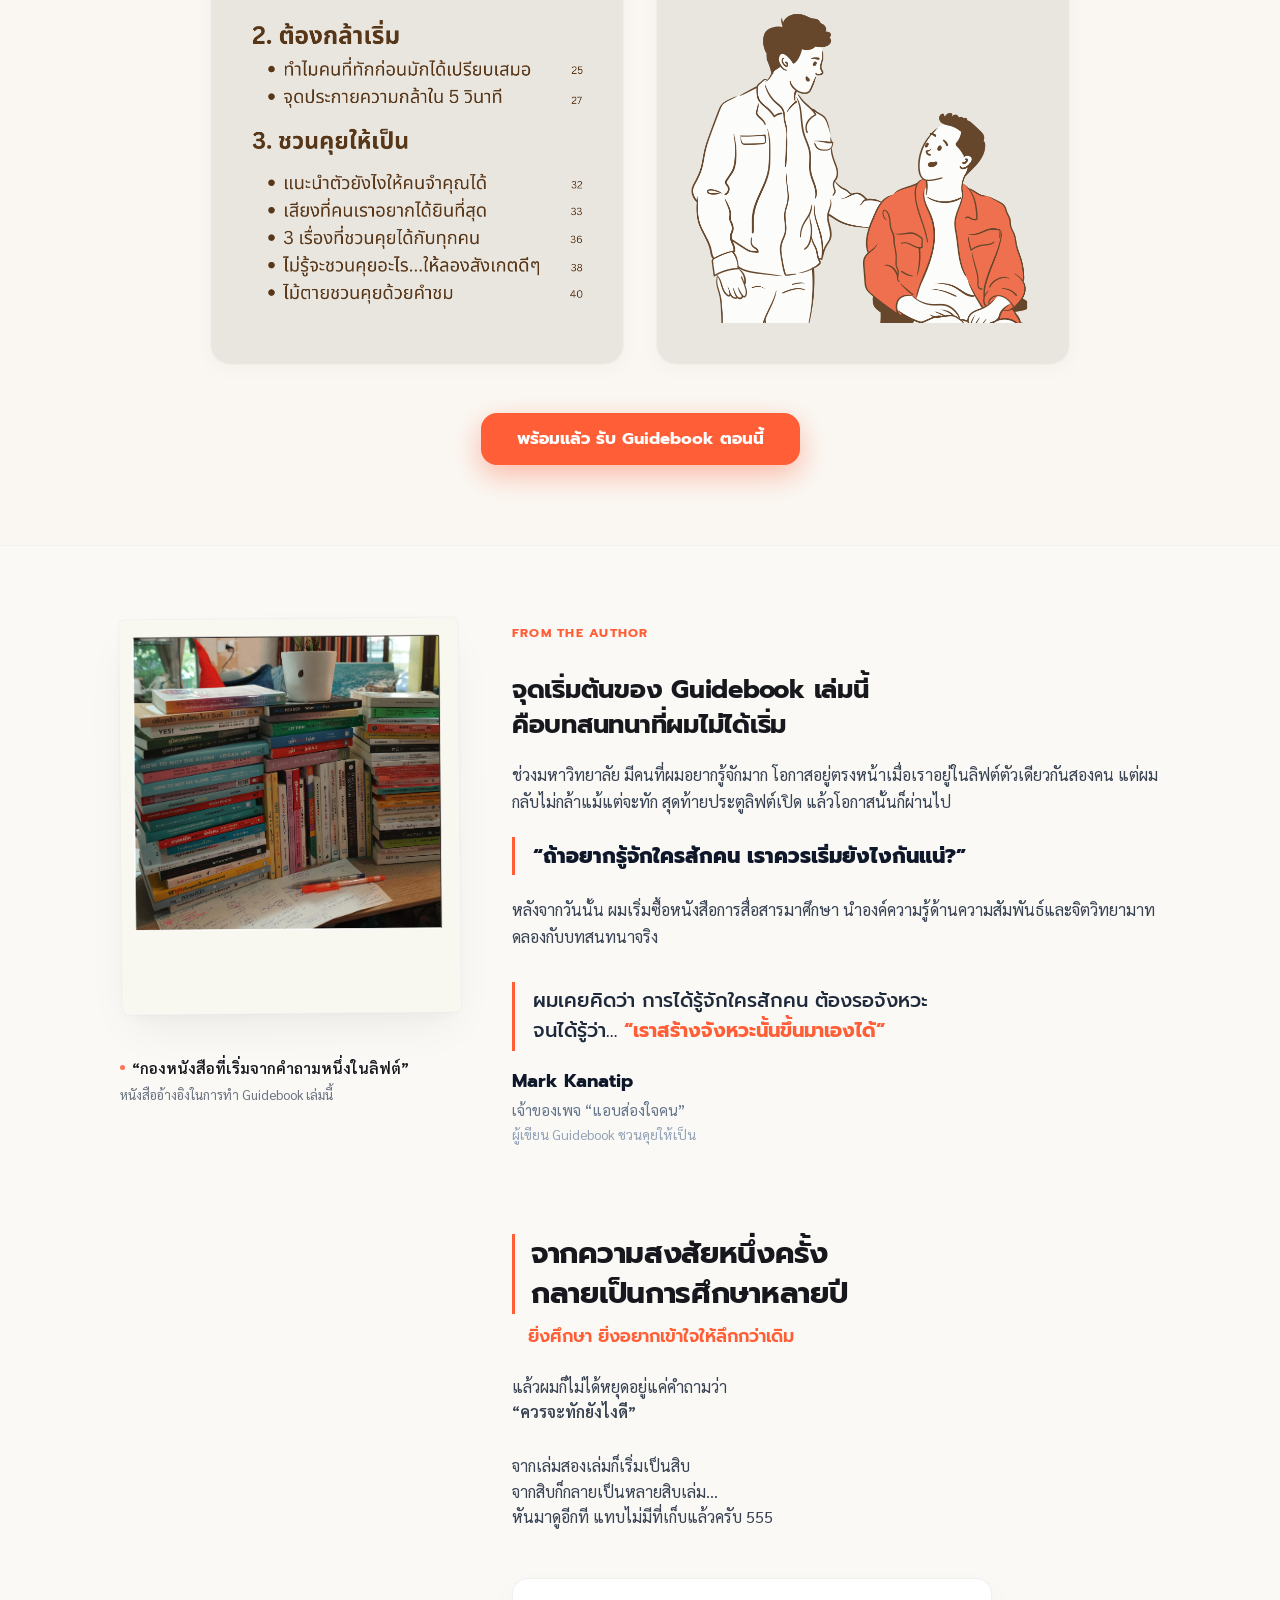
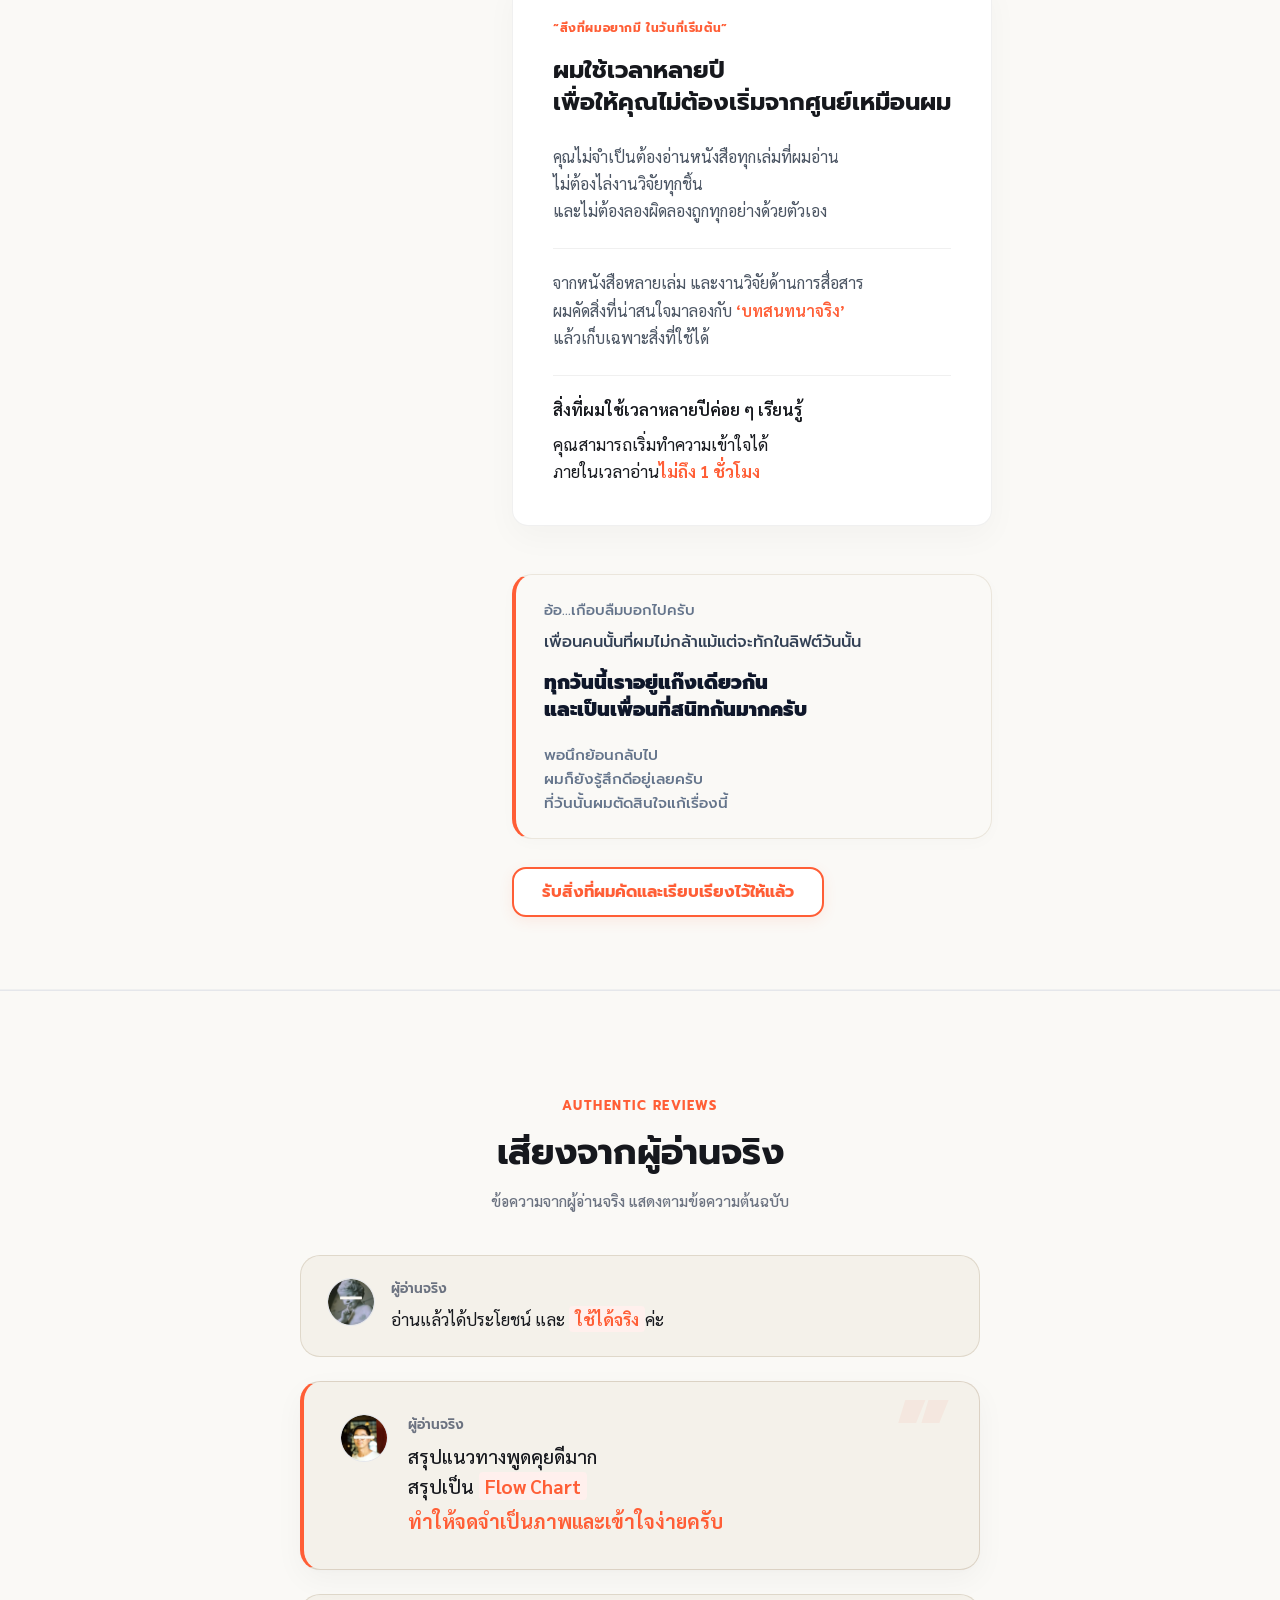
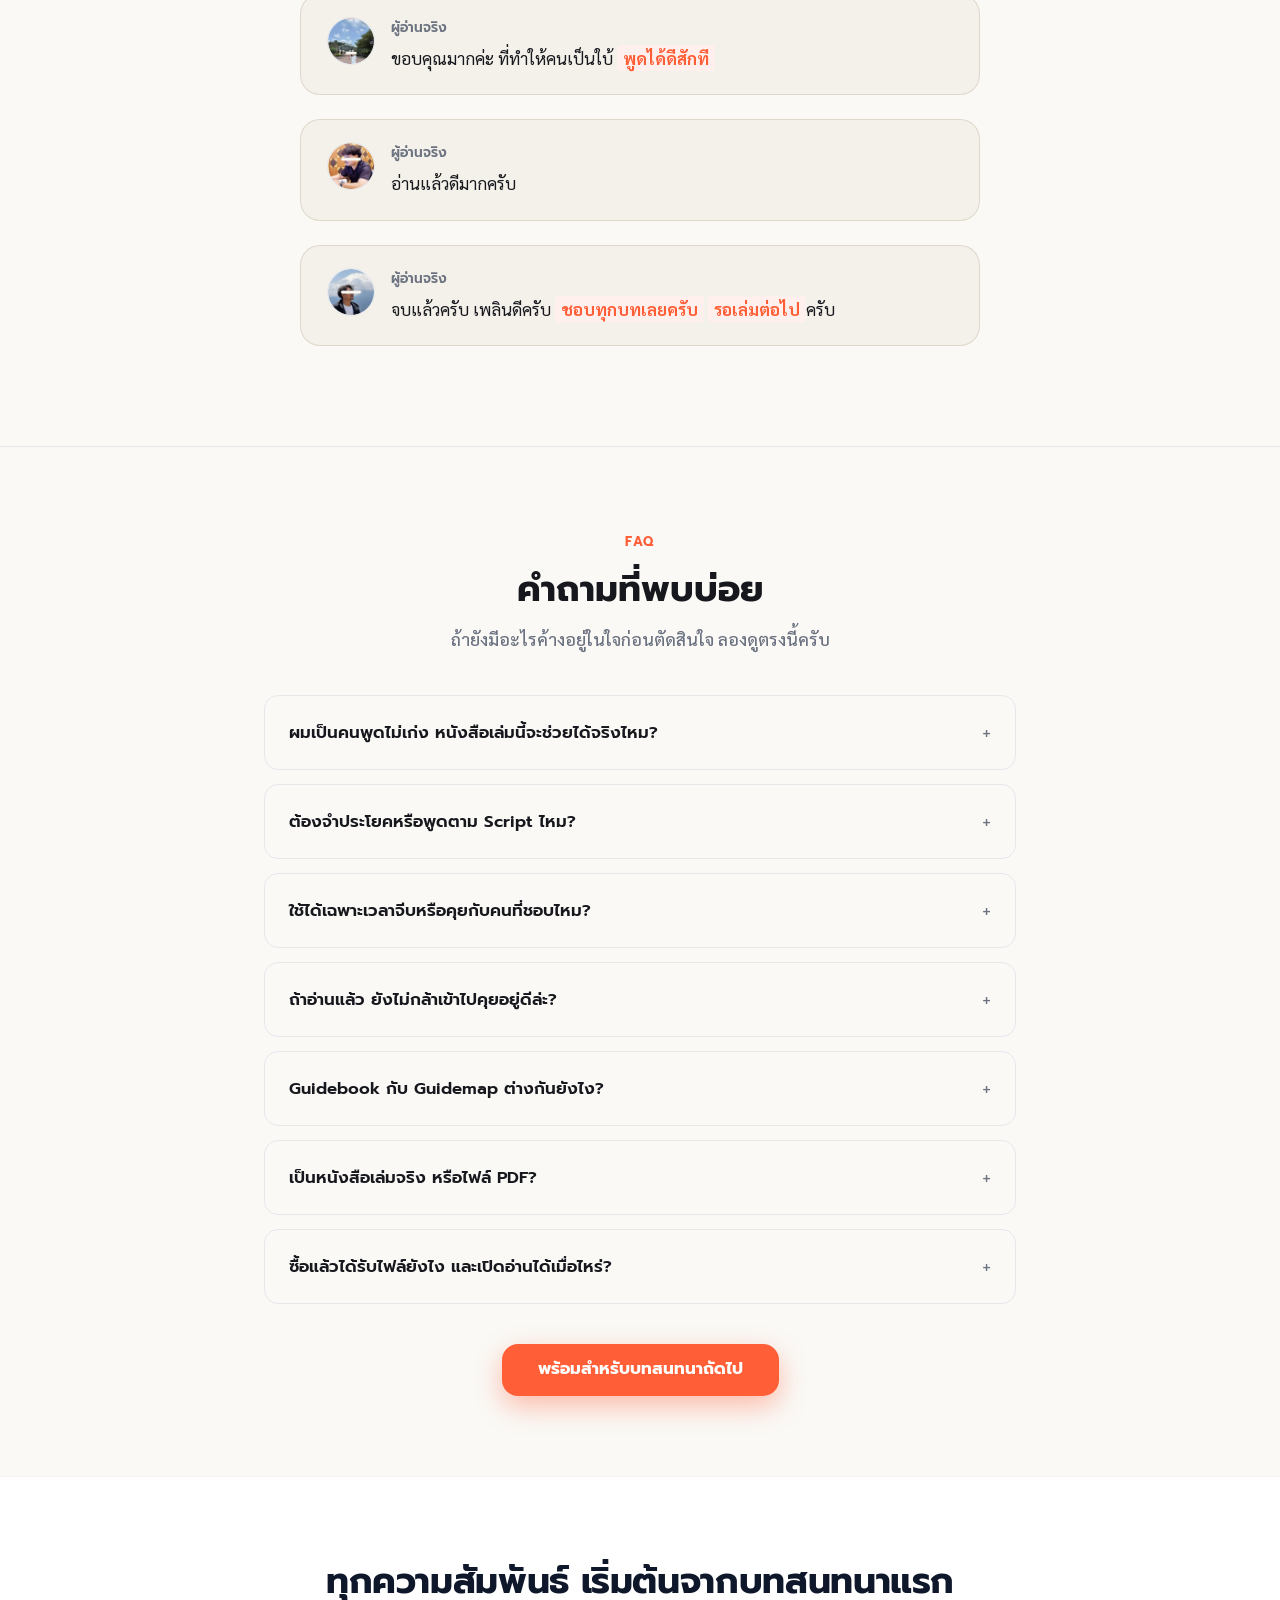
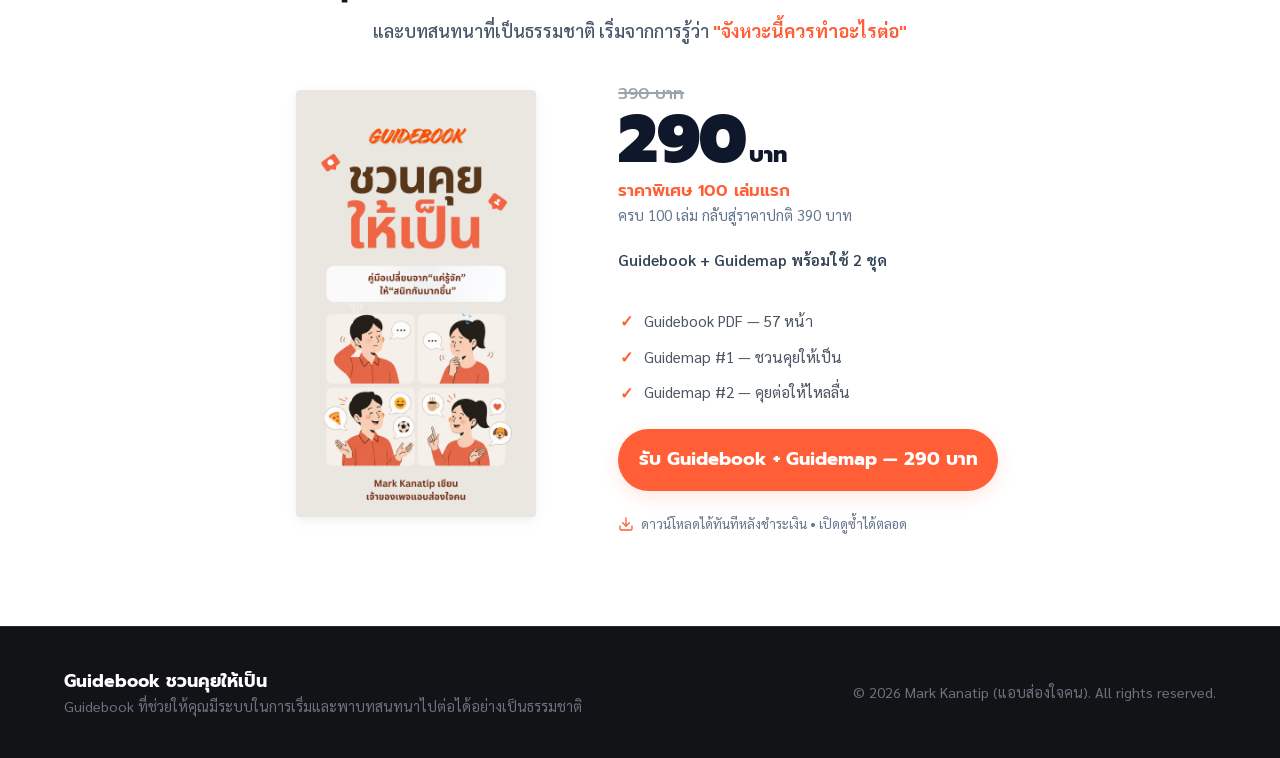
==== commit 000a6598: "uppp" ====
--- a/index.html
+++ b/index.html
@@ -68,8 +68,9 @@
 
             <!-- [2] WHAT YOU GET — รองลงมา -->
             <div class="hero-mechanism-copy">
-              <span class="desc-group" style="display: block; margin-bottom: 8px;">Guidebook ที่รวบรวมสิ่งที่ผมศึกษา<br class="desktop-only-br">และทดลองใช้จริง</span>
-              <span class="desc-group" style="display: block;">มาจัดเป็น <strong class="keep-together" style="color: var(--primary);">‘ระบบ 4 จังหวะ ชวนคุยให้เป็น’</strong><br class="desktop-only-br">พร้อม <strong class="keep-together" style="color: var(--primary);">Guidemap 2 ชุด</strong> สำหรับเปิดดูตอนคุยจริง</span>
+              <span class="desc-group" style="display: block; margin-bottom: 8px;">Guidebook ที่รวบรวมสิ่งที่ผมศึกษาและทดลองใช้จริง</span>
+              <span class="desc-group" style="display: block;">มาจัดเป็น <strong class="keep-together" style="color: var(--primary);">‘ระบบ 4 จังหวะ ชวนคุยให้เป็น’</strong><br>
+              <span class="keep-together">พร้อม <strong style="color: var(--primary);">Guidemap 2 ชุด</strong></span> <span class="keep-together">สำหรับเปิดดูตอนคุยจริง</span></span>
             </div>
 
             <!-- [3] PROOF / WHY THIS EXISTS — เป็น Supporting Statement -->
@@ -255,9 +256,9 @@
               <img src="assets/icon-2.png" alt="ไม่รู้จะเริ่มคุยยังไง" class="situation-icon-img" width="48" height="48">
             </div>
             <div class="situation-card-content">
-              <h3 class="situation-card-title">พออยู่ตรงหน้า<br class="desktop-only-br">กลับไม่รู้จะพูดอะไร</h3>
+              <h3 class="situation-card-title">อยู่ตรงหน้า<br class="mobile-only-br"><span class="keep-together">แต่ไม่รู้จะพูดอะไร</span></h3>
               <p class="situation-card-desc">
-                คิดไว้ตั้งเยอะว่าจะชวนคุย<br class="desktop-only-br">
+                คิดไว้ตั้งเยอะว่าจะชวนคุย <br class="mobile-only-br">
                 แต่พอถึงเวลาจริง <span class="keep-together">กลับนึกอะไรไม่ออก</span>
               </p>
             </div>
@@ -283,10 +284,13 @@
               <img src="assets/icon-4.png" alt="ความสัมพันธ์ไม่เคยได้เริ่ม" class="situation-icon-img" width="48" height="48">
             </div>
             <div class="situation-card-content">
-              <h3 class="situation-card-title">ความสัมพันธ์ไม่เคยได้เริ่ม</h3>
+              <h3 class="situation-card-title" style="line-height: 1.35; margin-bottom: 12px;">
+                <span style="font-size: 0.85em; font-weight: 600; color: var(--text-dark);">บางความสัมพันธ์ไม่ได้หายไปไหน</span><br>
+                <span style="font-size: 1.05em; font-weight: 800; color: var(--primary); display: inline-block; margin-top: 4px;">แค่มันยังไม่เคยได้เริ่ม</span>
+              </h3>
               <p class="situation-card-desc">
-                ไม่ว่าจะเรื่องงาน หรือคนที่อยากรู้จัก<br class="br-desktop">
-                บางโอกาสอาจหายไป เพราะบทสนทนาแรกไม่เคยเกิดขึ้น
+                บางโอกาสผ่านไป <br class="mobile-only-br">
+                <span class="keep-together">เพียงเพราะไม่มีใครเริ่มบทสนทนา</span>
               </p>
             </div>
           </div>
@@ -683,7 +687,7 @@
             <div style="display: flex; flex-wrap: wrap; justify-content: center; align-items: center; gap: 8px; font-weight: 600; color: var(--text-dark); margin-bottom: 12px; font-size: 15px;">
               <span>ประทับใจ</span> <span style="color: #94A3B8; font-size: 12px;">▶</span> <span>กล้าเริ่ม</span> <span style="color: #94A3B8; font-size: 12px;">▶</span> <span>ชวนคุย</span> <span style="color: #94A3B8; font-size: 12px;">▶</span> <span>คุยต่อ</span>
             </div>
-            <p style="font-size: 14.5px; color: var(--text-muted); line-height: 1.6; margin: 0;">ผมแบ่ง Guidebook ตาม 4 จังหวะของบทสนทนา<br class="desktop-only-br">เพื่อให้คุณรู้ว่า <span class="keep-together">ตอนนี้อยู่ตรงไหน</span> <span class="keep-together">และควรทำอะไรต่อ</span></p>
+            <p style="font-size: 14.5px; color: var(--text-muted); line-height: 1.6; margin: 0;">ผมแบ่ง Guidebook ตาม 4 จังหวะของบทสนทนา<br>เพื่อให้คุณรู้ว่า <span class="keep-together">ตอนนี้อยู่ตรงไหน</span> <br class="mobile-only-br">และ<span class="keep-together">ควรทำอะไรต่อ</span></p>
           </div>
 
         </div>
@@ -805,8 +809,17 @@
           </div>
         </div>
 
-        <div class="journey-summary text-center scroll-fade-up">
-          <p>ไม่ได้สอนให้จำประโยค แต่ช่วยให้รู้ว่าควรทำอะไรใน<strong>แต่ละจังหวะของบทสนทนา</strong></p>
+        <div class="journey-summary text-center scroll-fade-up" style="margin: 56px auto; max-width: 600px; padding: 0 24px;">
+          <div style="font-family: var(--font-heading);">
+            <p style="font-size: clamp(1.1rem, 2.5vw, 1.25rem); color: #64748B; font-weight: 500; margin-bottom: 24px; line-height: 1.4;">
+              ไม่ต้องจำว่า <br class="mobile-only-br">
+              <span style="font-size: clamp(1.35rem, 3vw, 1.6rem); color: #0F172A; font-weight: 700; display: inline-block; margin-top: 4px;">“ต้องพูดอะไร”</span>
+            </p>
+            <p style="font-size: clamp(1.1rem, 2.5vw, 1.25rem); color: #64748B; font-weight: 500; margin: 0; line-height: 1.4;">
+              แค่รู้ว่า <br class="mobile-only-br">
+              <span style="font-size: clamp(1.35rem, 3vw, 1.6rem); color: var(--primary); font-weight: 700; display: inline-block; margin-top: 4px;">“จังหวะนี้ควรทำอะไรต่อ”</span>
+            </p>
+          </div>
         </div>
 
         <!-- Table of Contents Preview Block -->
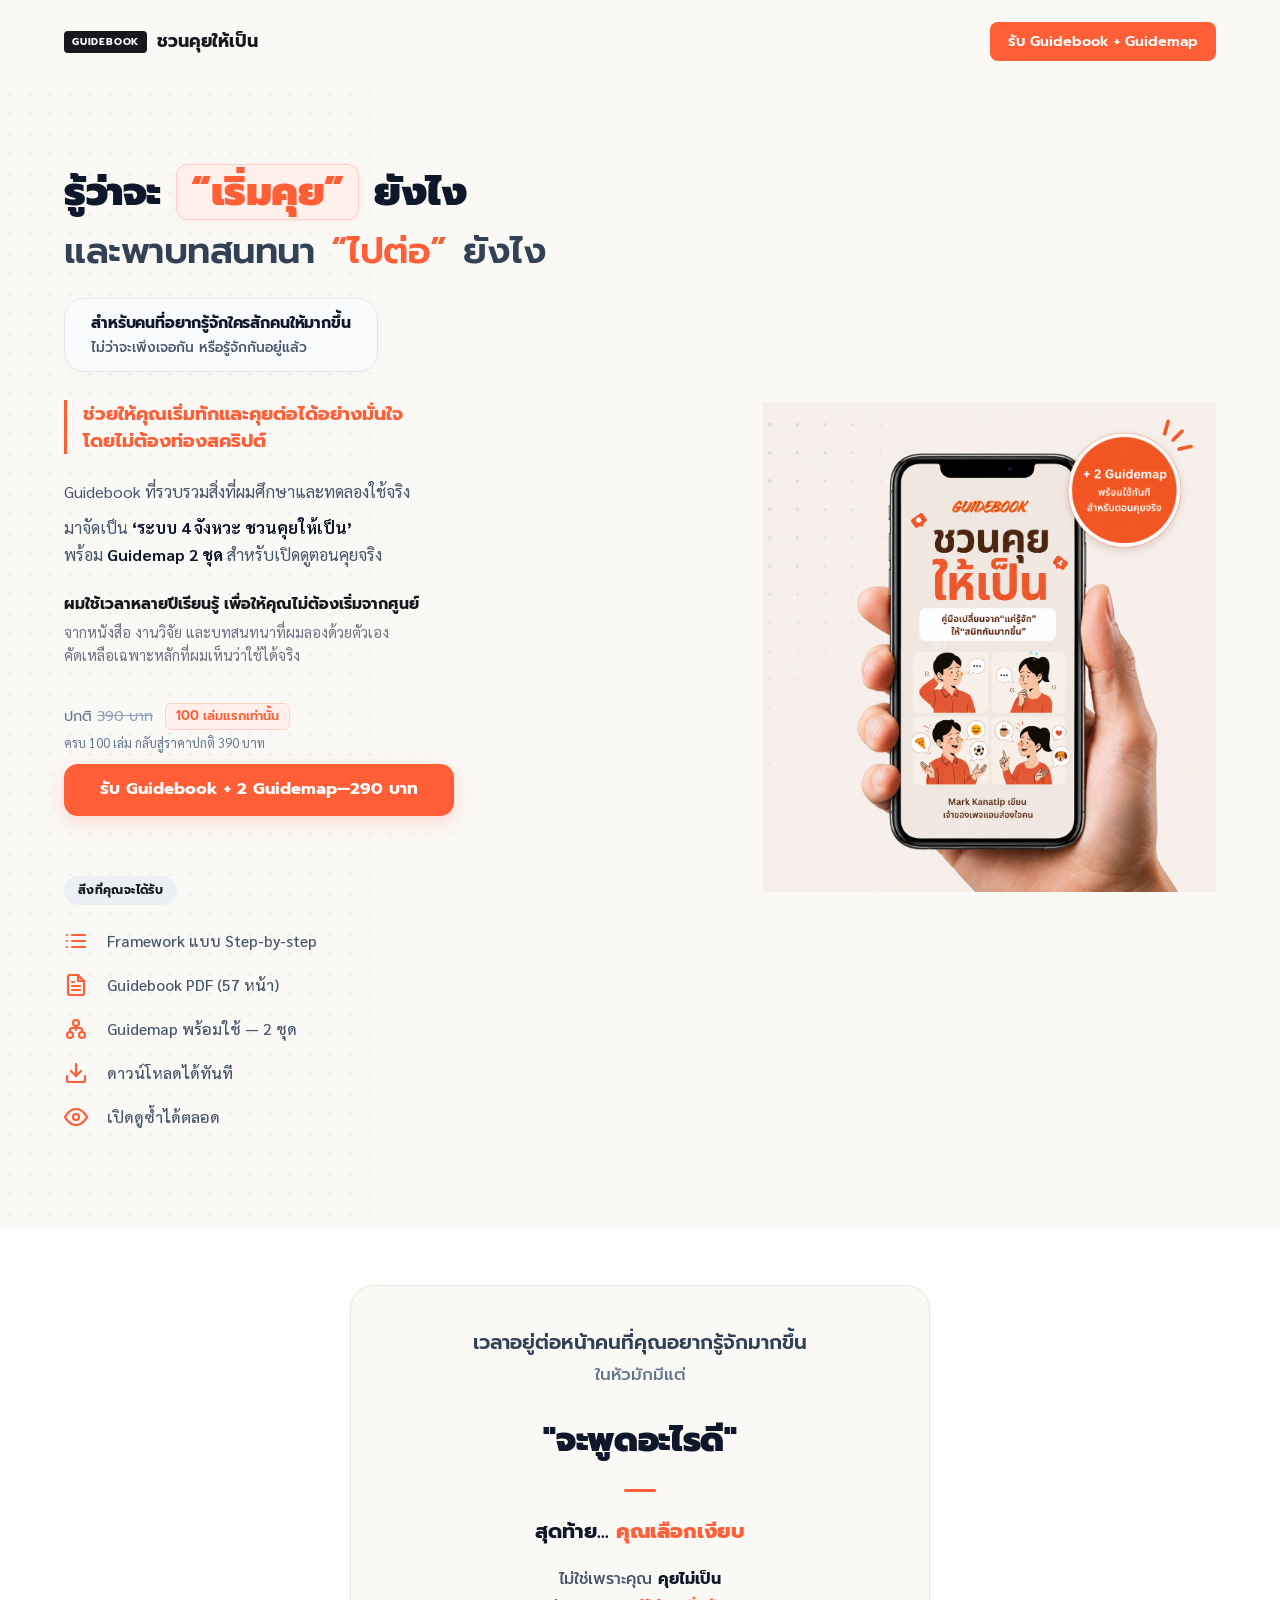
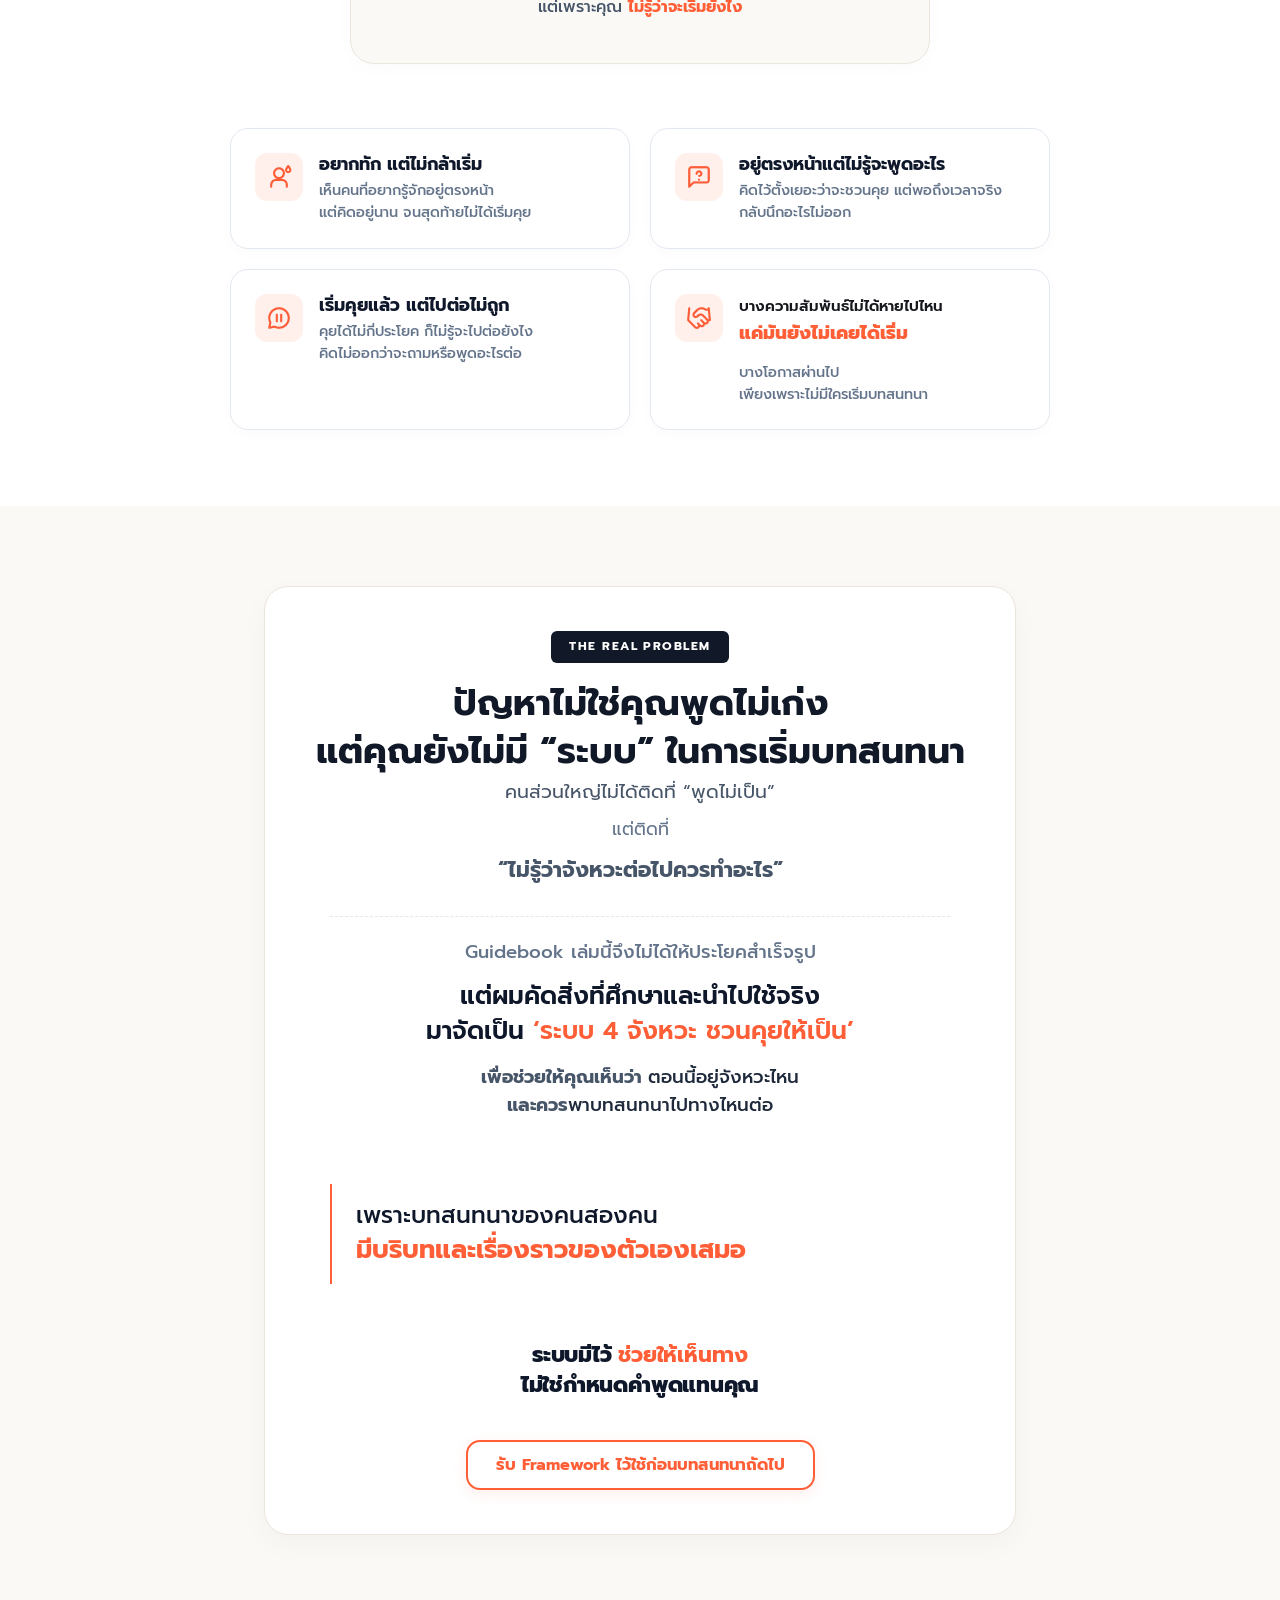
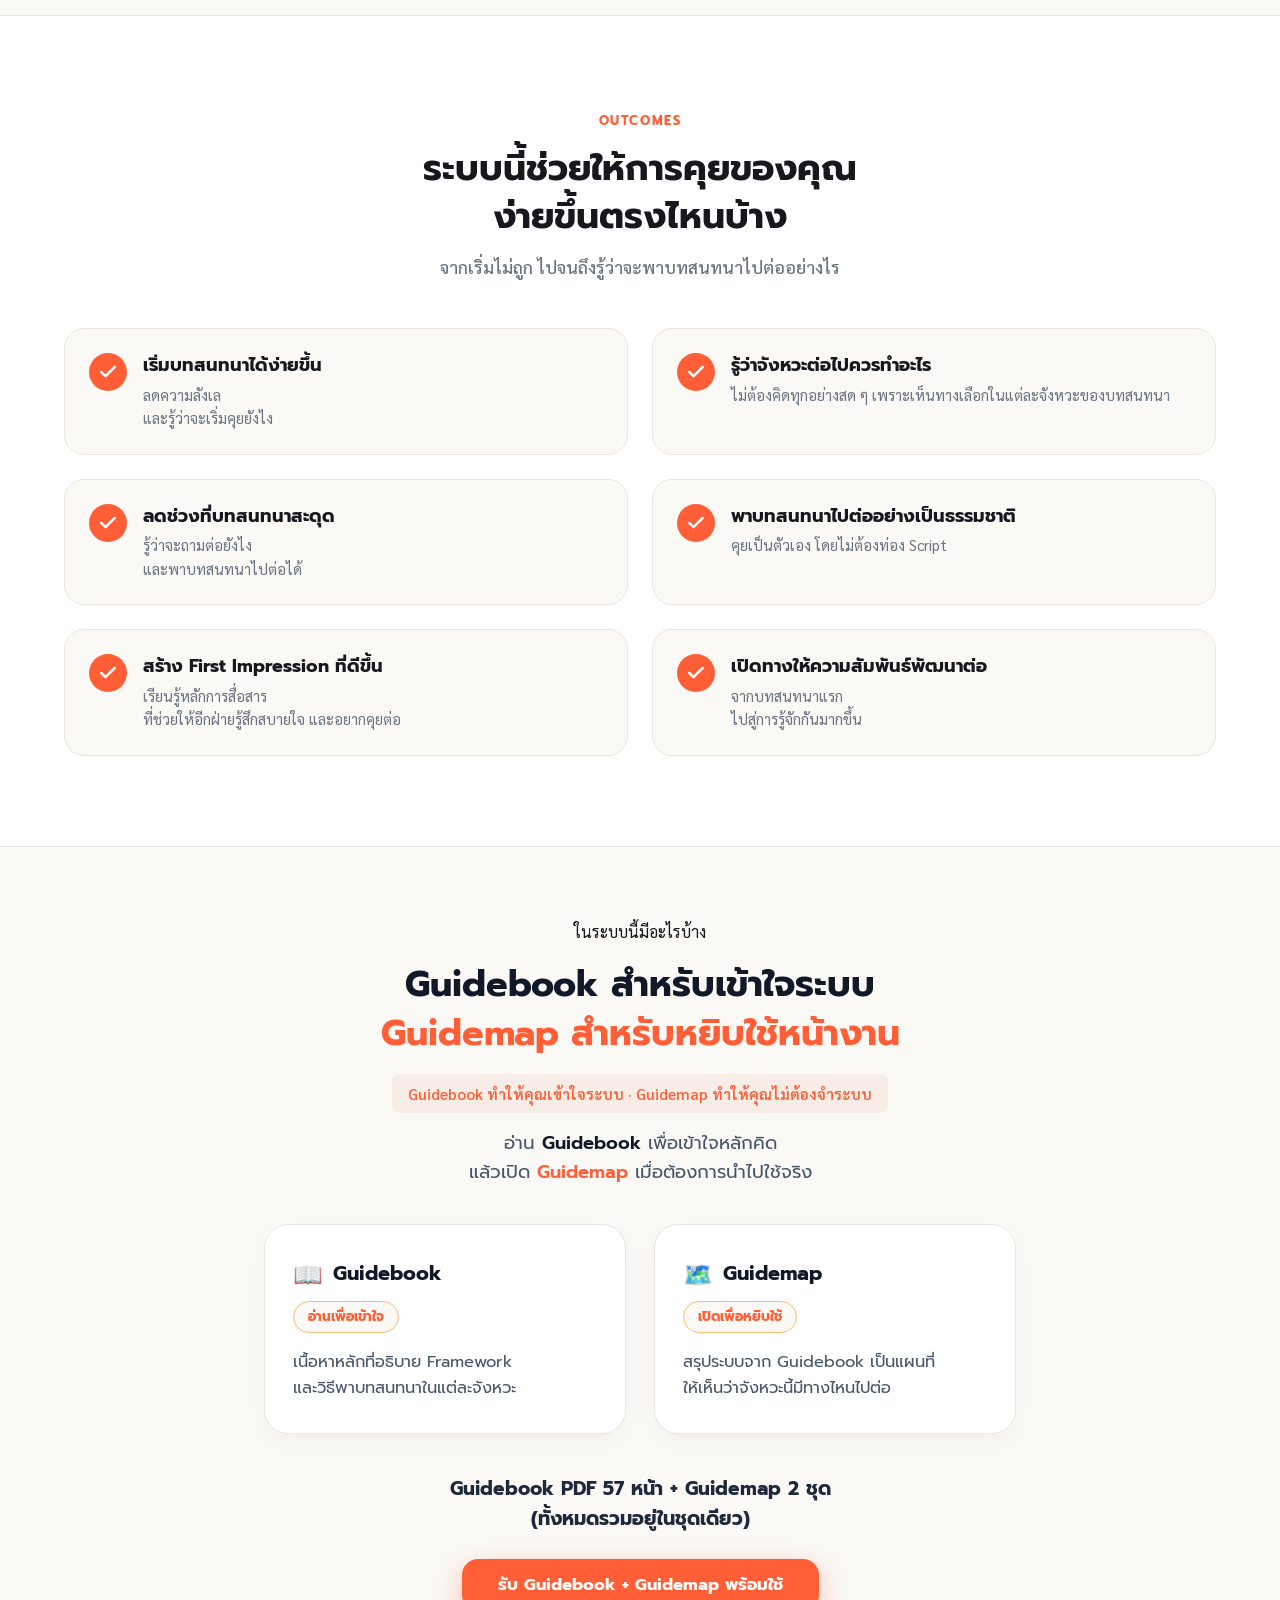
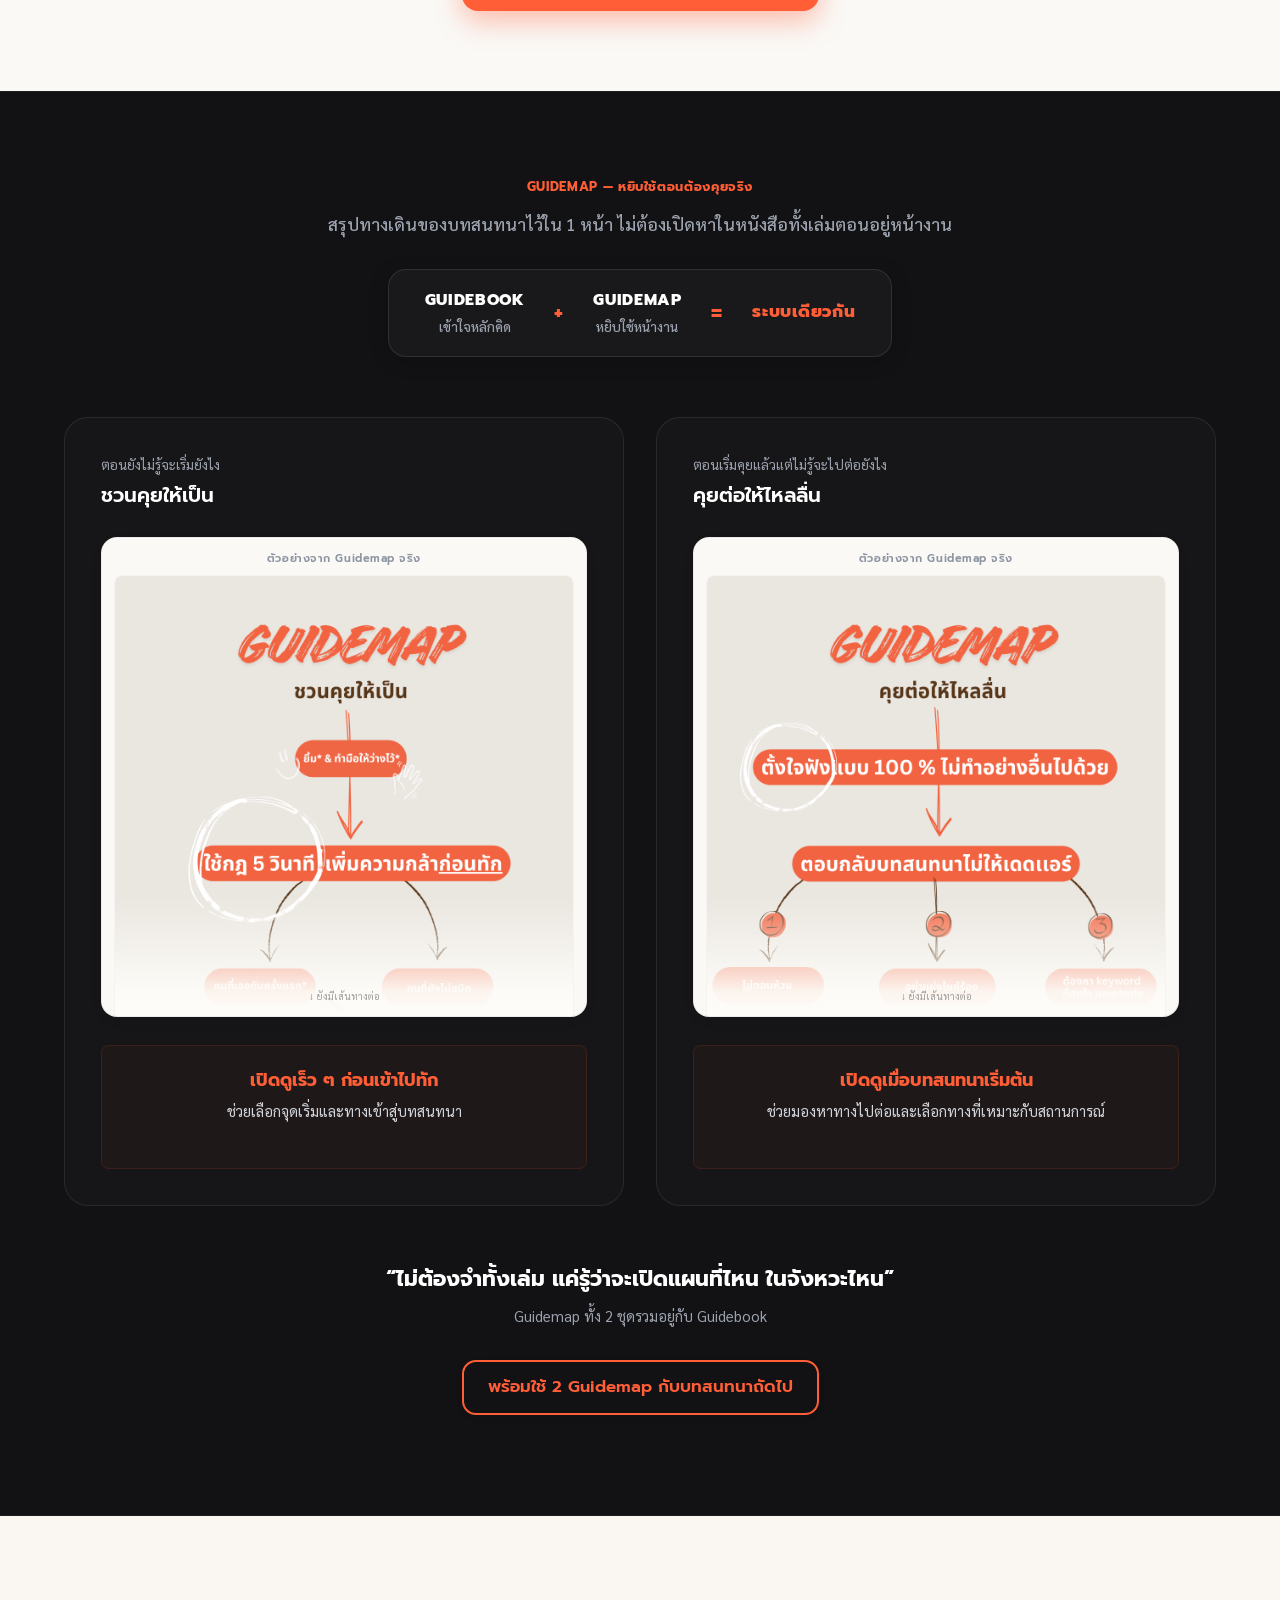
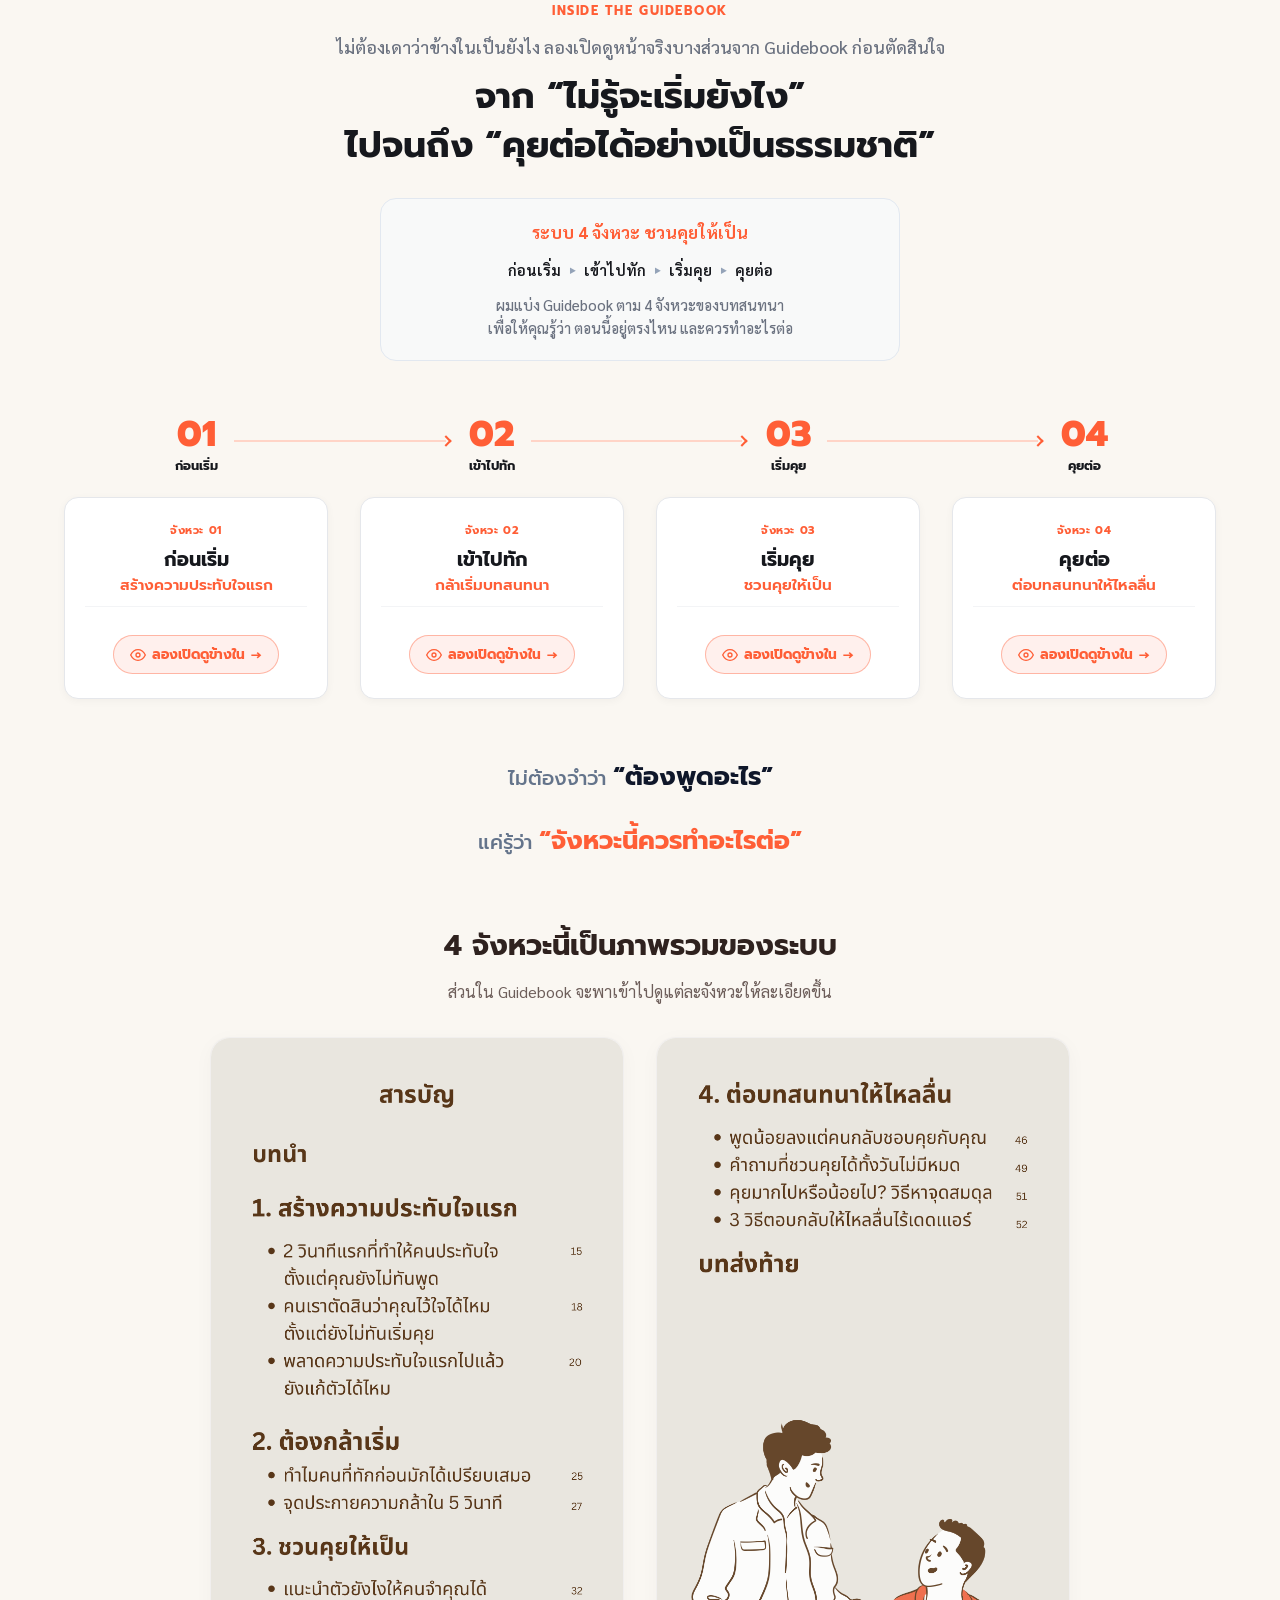
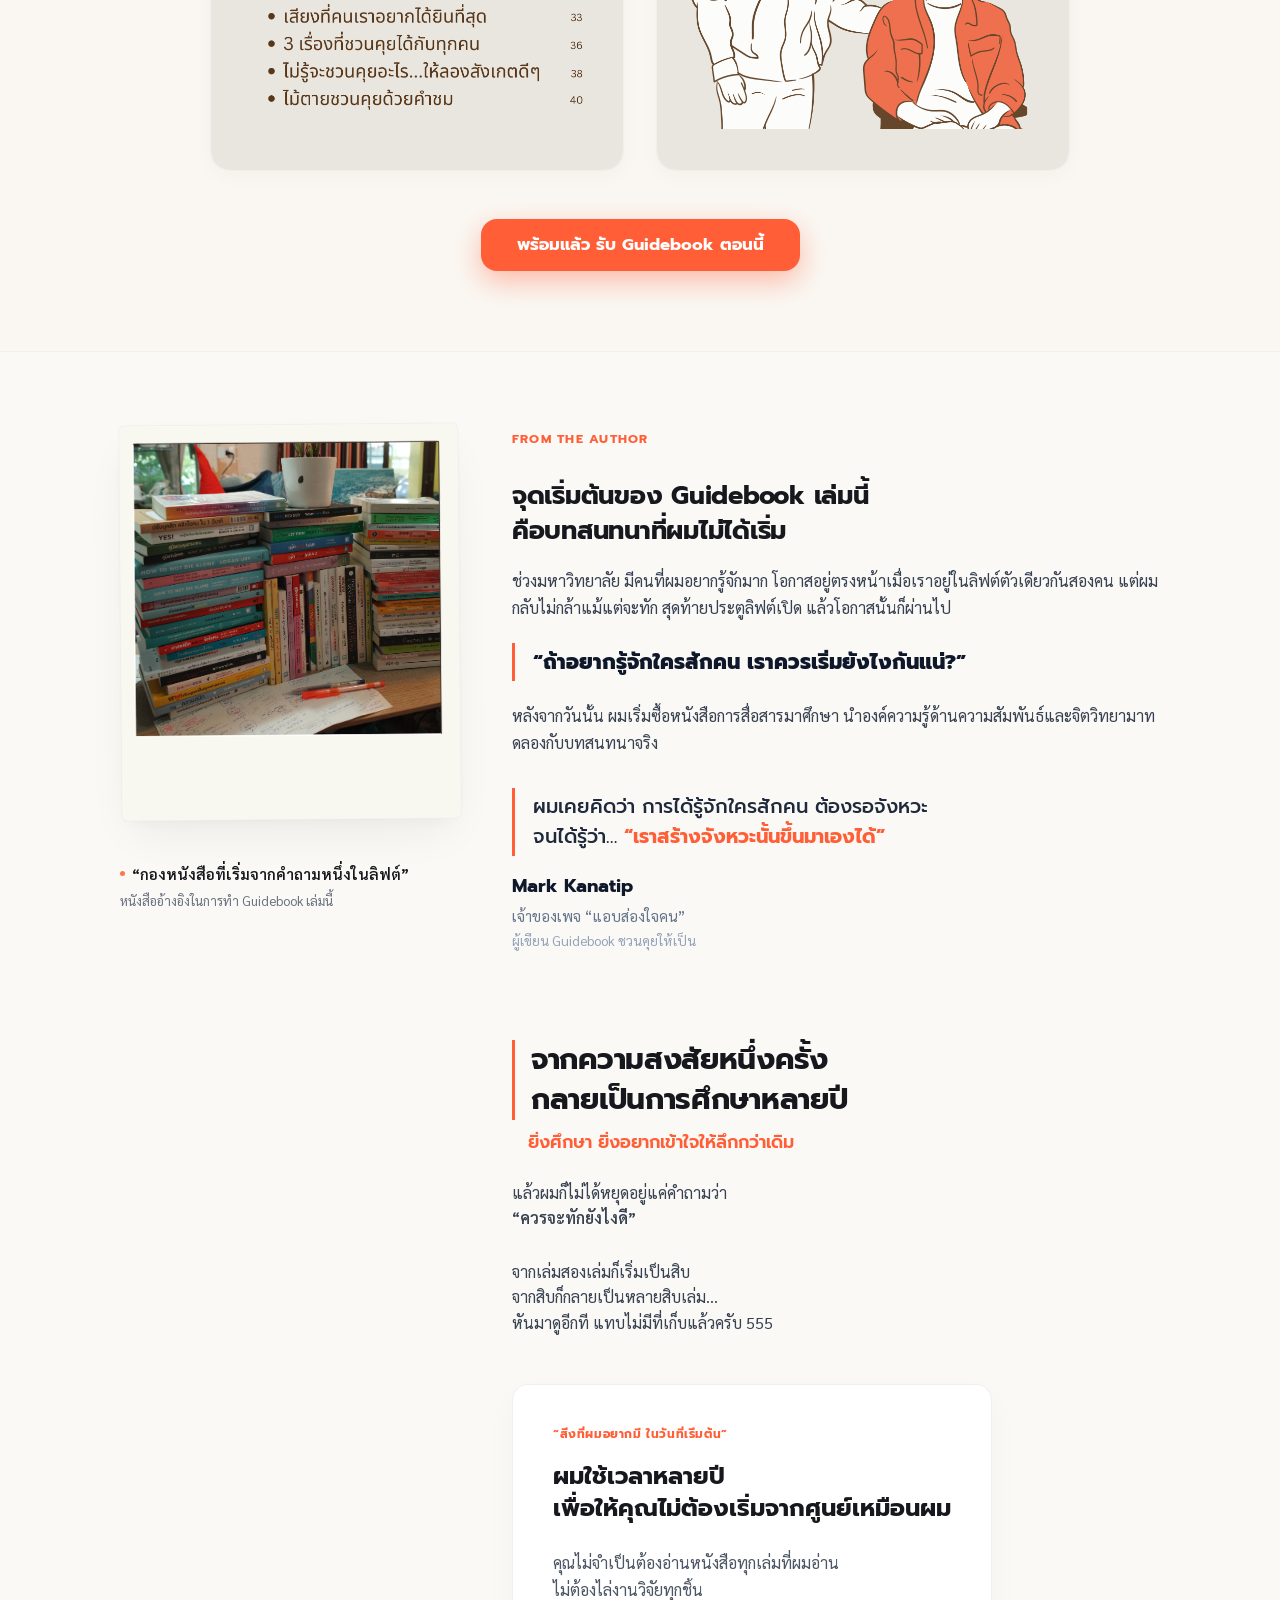
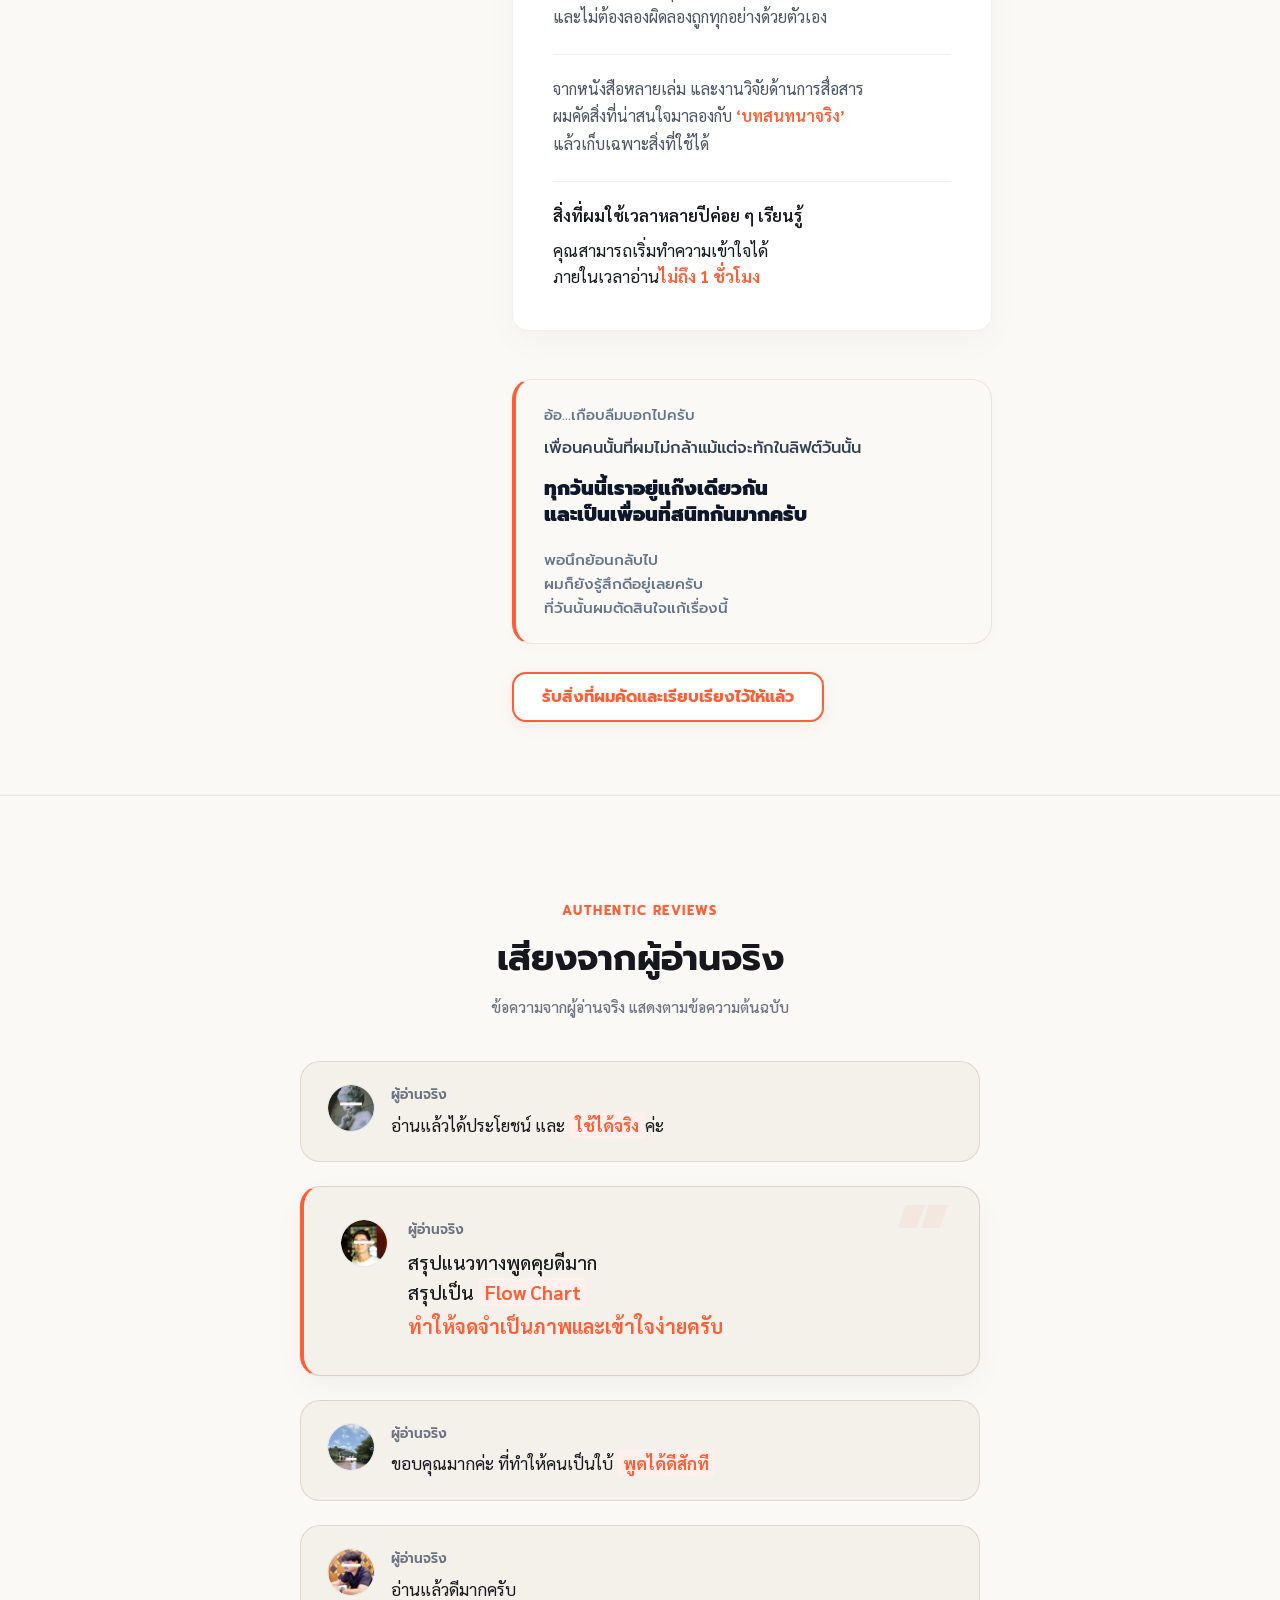
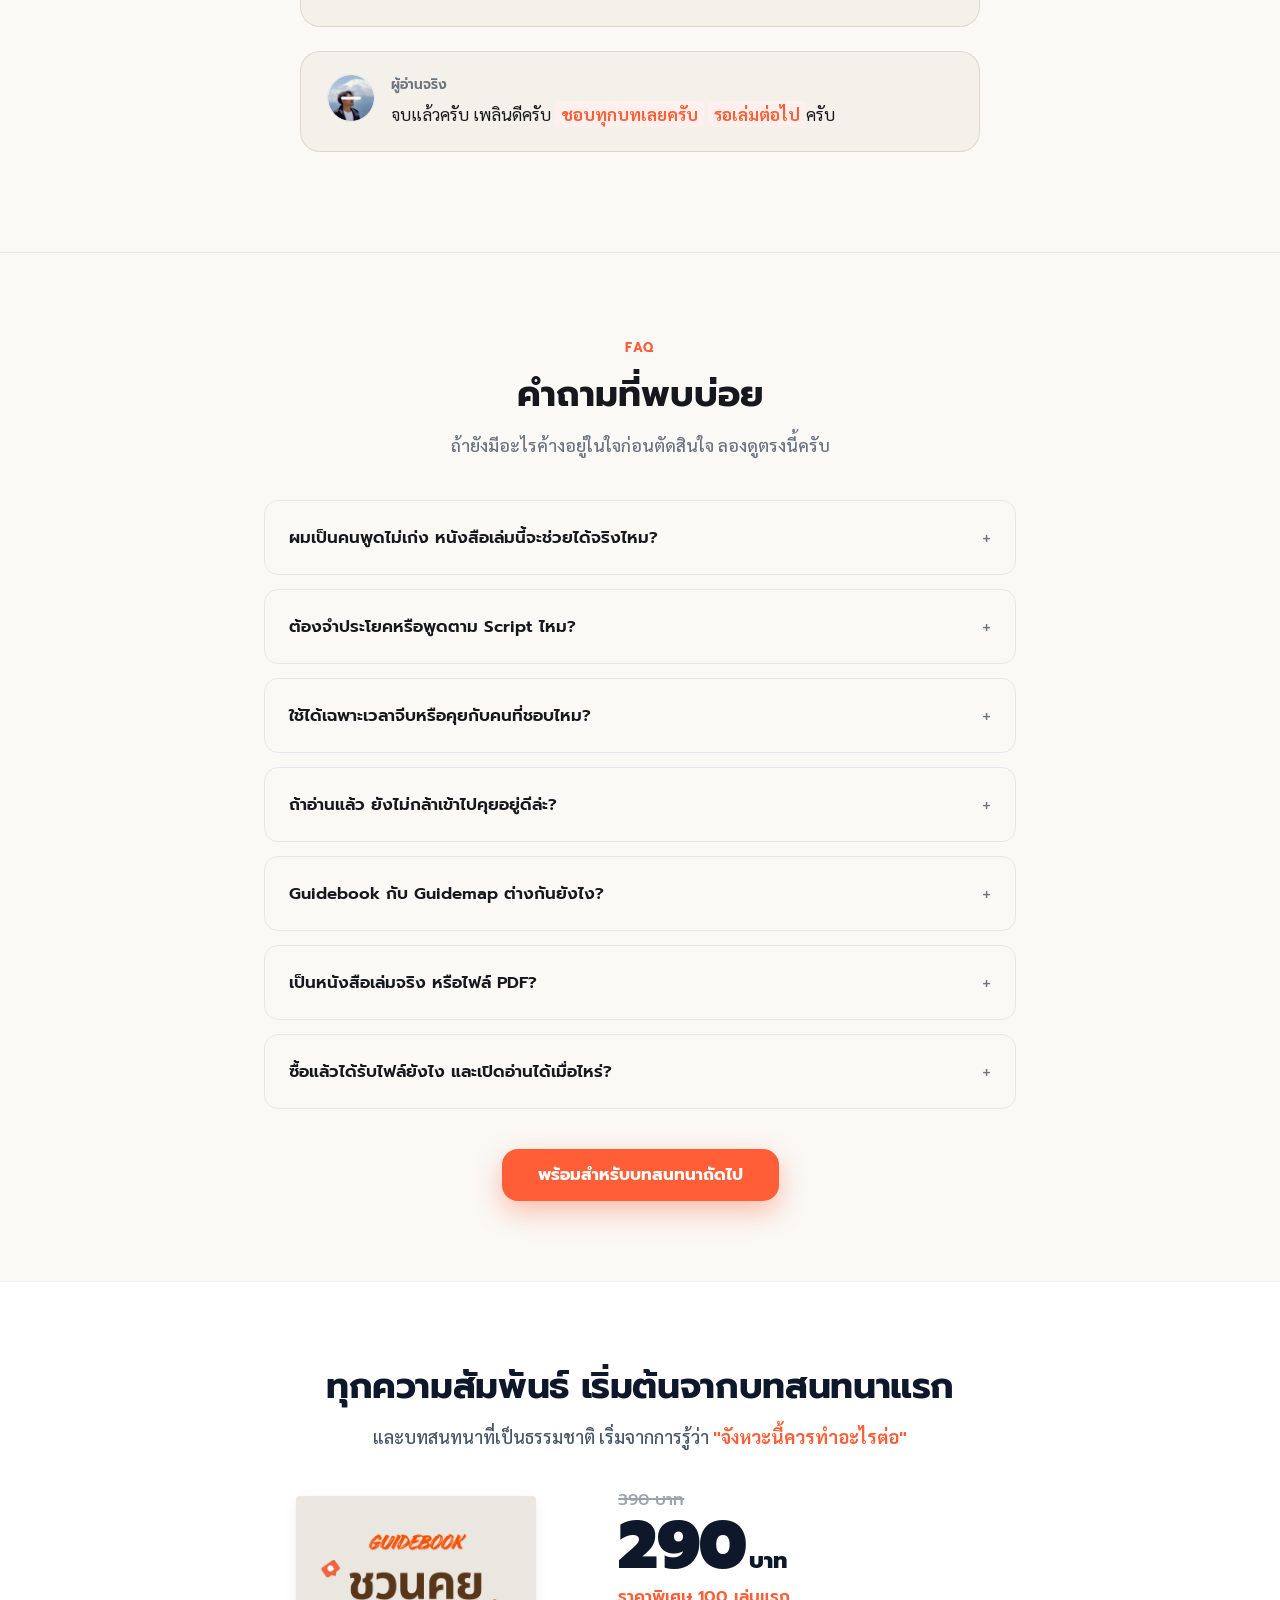
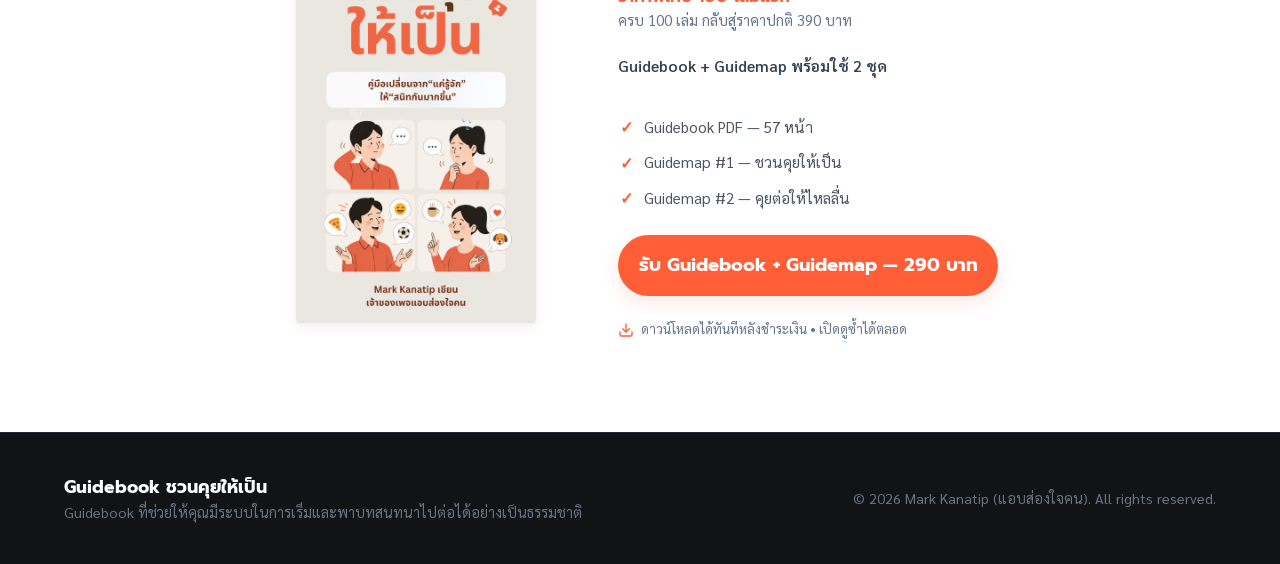
==== commit 898e7f9b: "trim" ====
--- a/index.html
+++ b/index.html
@@ -297,12 +297,6 @@
 
         </div>
 
-        <!-- Closing Emotional Statement -->
-        <div class="pain-closing-block text-center scroll-fade-up">
-          <p class="pain-closing-lead">คนที่เราอยากรู้จัก อาจอยู่ตรงหน้าแล้ว...</p>
-          <p class="pain-closing-title">
-            น่าเสียดายถ้าบทสนทนา<br class="mobile-only-br"> <span class="pain-closing-orange nowrap-mobile">ไม่เคยได้เริ่ม</span>
-          </p>
         </div>
 
       </div>
@@ -331,15 +325,6 @@
               <p class="rp-key-phrase"><span class="text-keep">“ไม่รู้ว่าจังหวะต่อไปควรทำอะไร”</span></p>
             </div>
 
-            <!-- Block 2 -->
-            <div class="rp-block">
-              <p>เพราะเวลาโอกาสอยู่ตรงหน้า เราไม่ได้มีเวลานั่งคิดทุกอย่างใหม่ตั้งแต่ศูนย์</p>
-              <p class="rp-sub-phrase">
-                การมี <strong class="rp-bold-dark">“ระบบ”</strong> ไว้ก่อน ไม่ได้บอกว่าคุณต้องพูดประโยคไหน<br class="hide-mobile">
-                แต่ช่วยให้รู้ว่า <strong class="rp-bold-dark">ตอนนี้อยู่ตรงไหน</strong> และควรพาบทสนทนาไปทางไหนต่อ
-              </p>
-            </div>
-
             <!-- Block 3: Final Statement -->
             <div class="rp-block rp-final-block desk-polished-top desk-polished-section">
               <p class="rp-final-intro desk-intro">Guidebook เล่มนี้จึงไม่ได้ให้ประโยคสำเร็จรูป</p>
@@ -684,8 +669,8 @@
           
           <div class="system-framework-summary" style="margin: 28px auto 16px; max-width: 520px; padding: 20px; background: rgba(248, 250, 252, 0.8); border: 1px solid #E2E8F0; border-radius: 16px;">
             <h3 style="font-size: 17px; color: var(--primary); margin-bottom: 12px; font-weight: 700;">ระบบ 4 จังหวะ ชวนคุยให้เป็น</h3>
-            <div style="display: flex; flex-wrap: wrap; justify-content: center; align-items: center; gap: 8px; font-weight: 600; color: var(--text-dark); margin-bottom: 12px; font-size: 15px;">
-              <span>ประทับใจ</span> <span style="color: #94A3B8; font-size: 12px;">▶</span> <span>กล้าเริ่ม</span> <span style="color: #94A3B8; font-size: 12px;">▶</span> <span>ชวนคุย</span> <span style="color: #94A3B8; font-size: 12px;">▶</span> <span>คุยต่อ</span>
+            <div style="display: flex; flex-wrap: nowrap; justify-content: center; align-items: center; gap: clamp(5px, 1.5vw, 8px); font-weight: 600; color: var(--text-dark); margin-bottom: 12px; font-size: clamp(13.5px, 3.8vw, 15px); white-space: nowrap;">
+              <span>ก่อนเริ่ม</span> <span style="color: #94A3B8; font-size: 11px;">▶</span> <span>เข้าไปทัก</span> <span style="color: #94A3B8; font-size: 11px;">▶</span> <span>เริ่มคุย</span> <span style="color: #94A3B8; font-size: 11px;">▶</span> <span>คุยต่อ</span>
             </div>
             <p style="font-size: 14.5px; color: var(--text-muted); line-height: 1.6; margin: 0;">ผมแบ่ง Guidebook ตาม 4 จังหวะของบทสนทนา<br>เพื่อให้คุณรู้ว่า <span class="keep-together">ตอนนี้อยู่ตรงไหน</span> <br class="mobile-only-br">และ<span class="keep-together">ควรทำอะไรต่อ</span></p>
           </div>
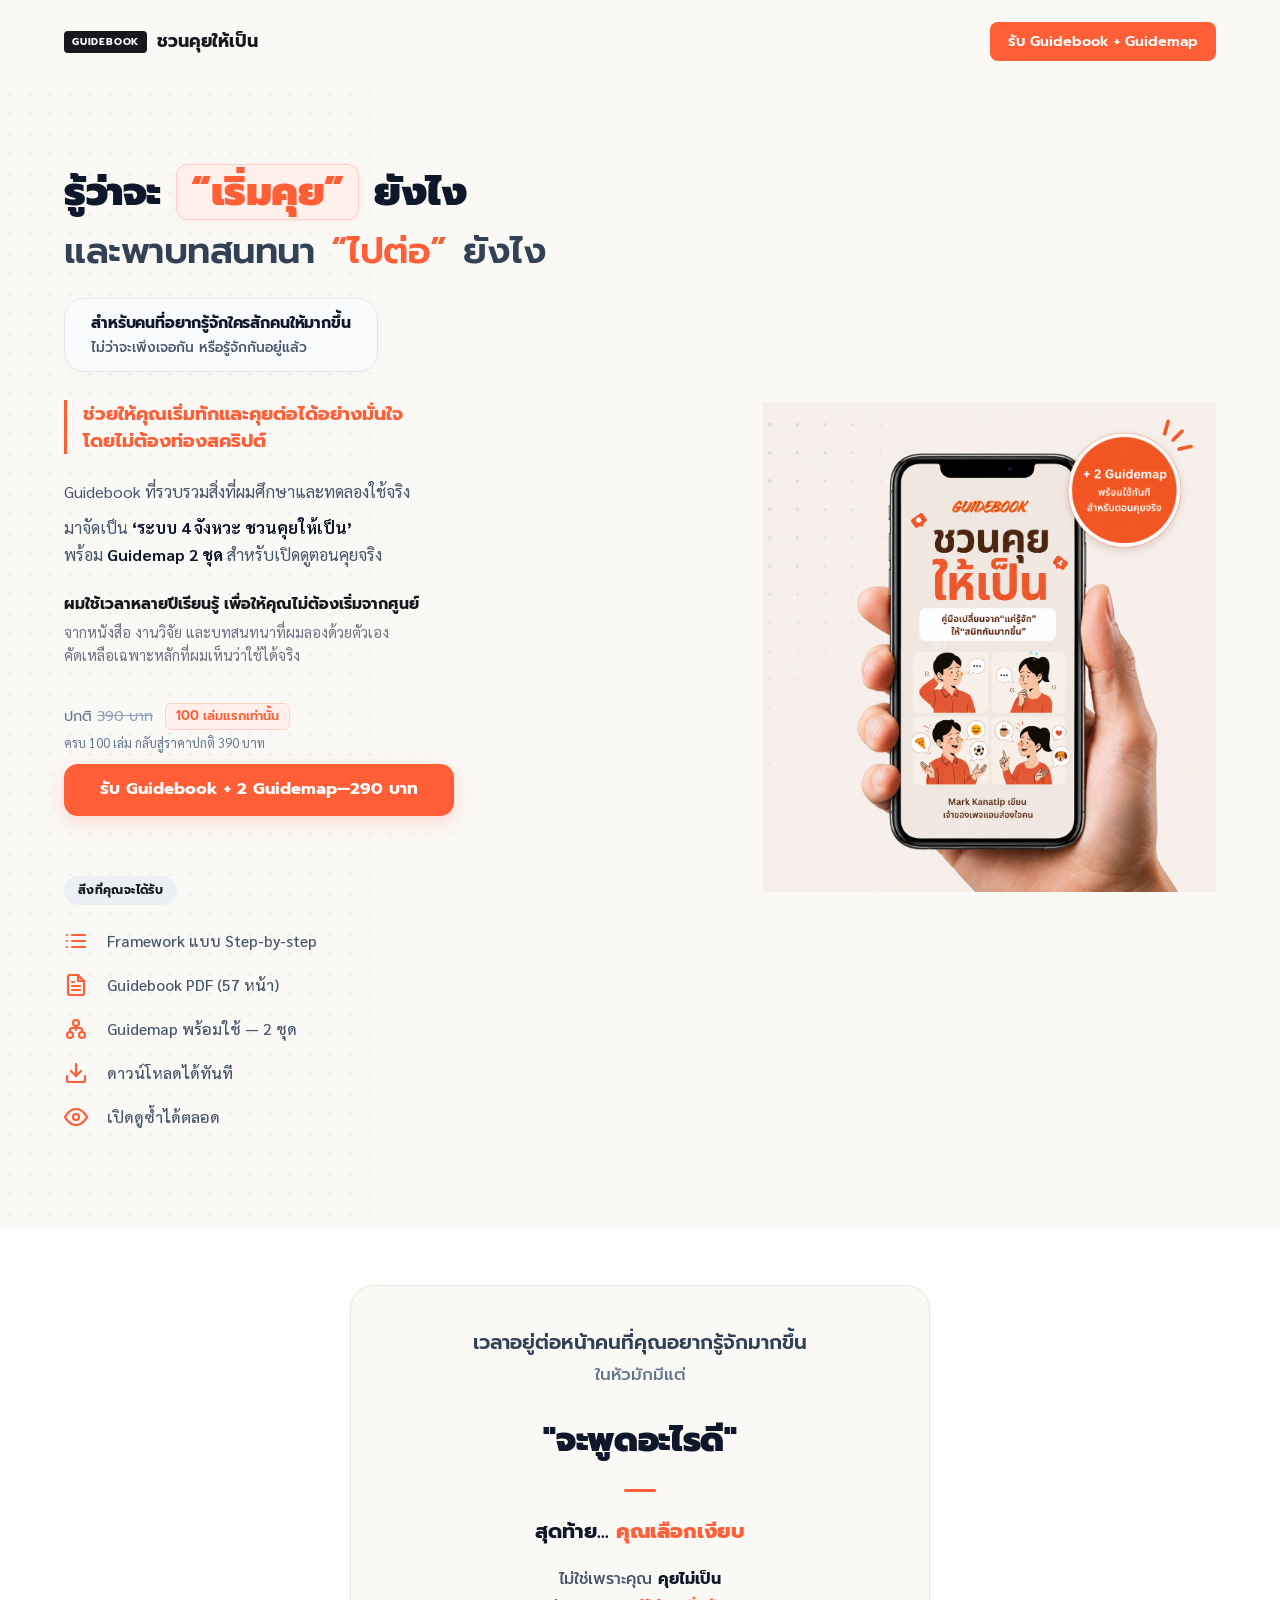
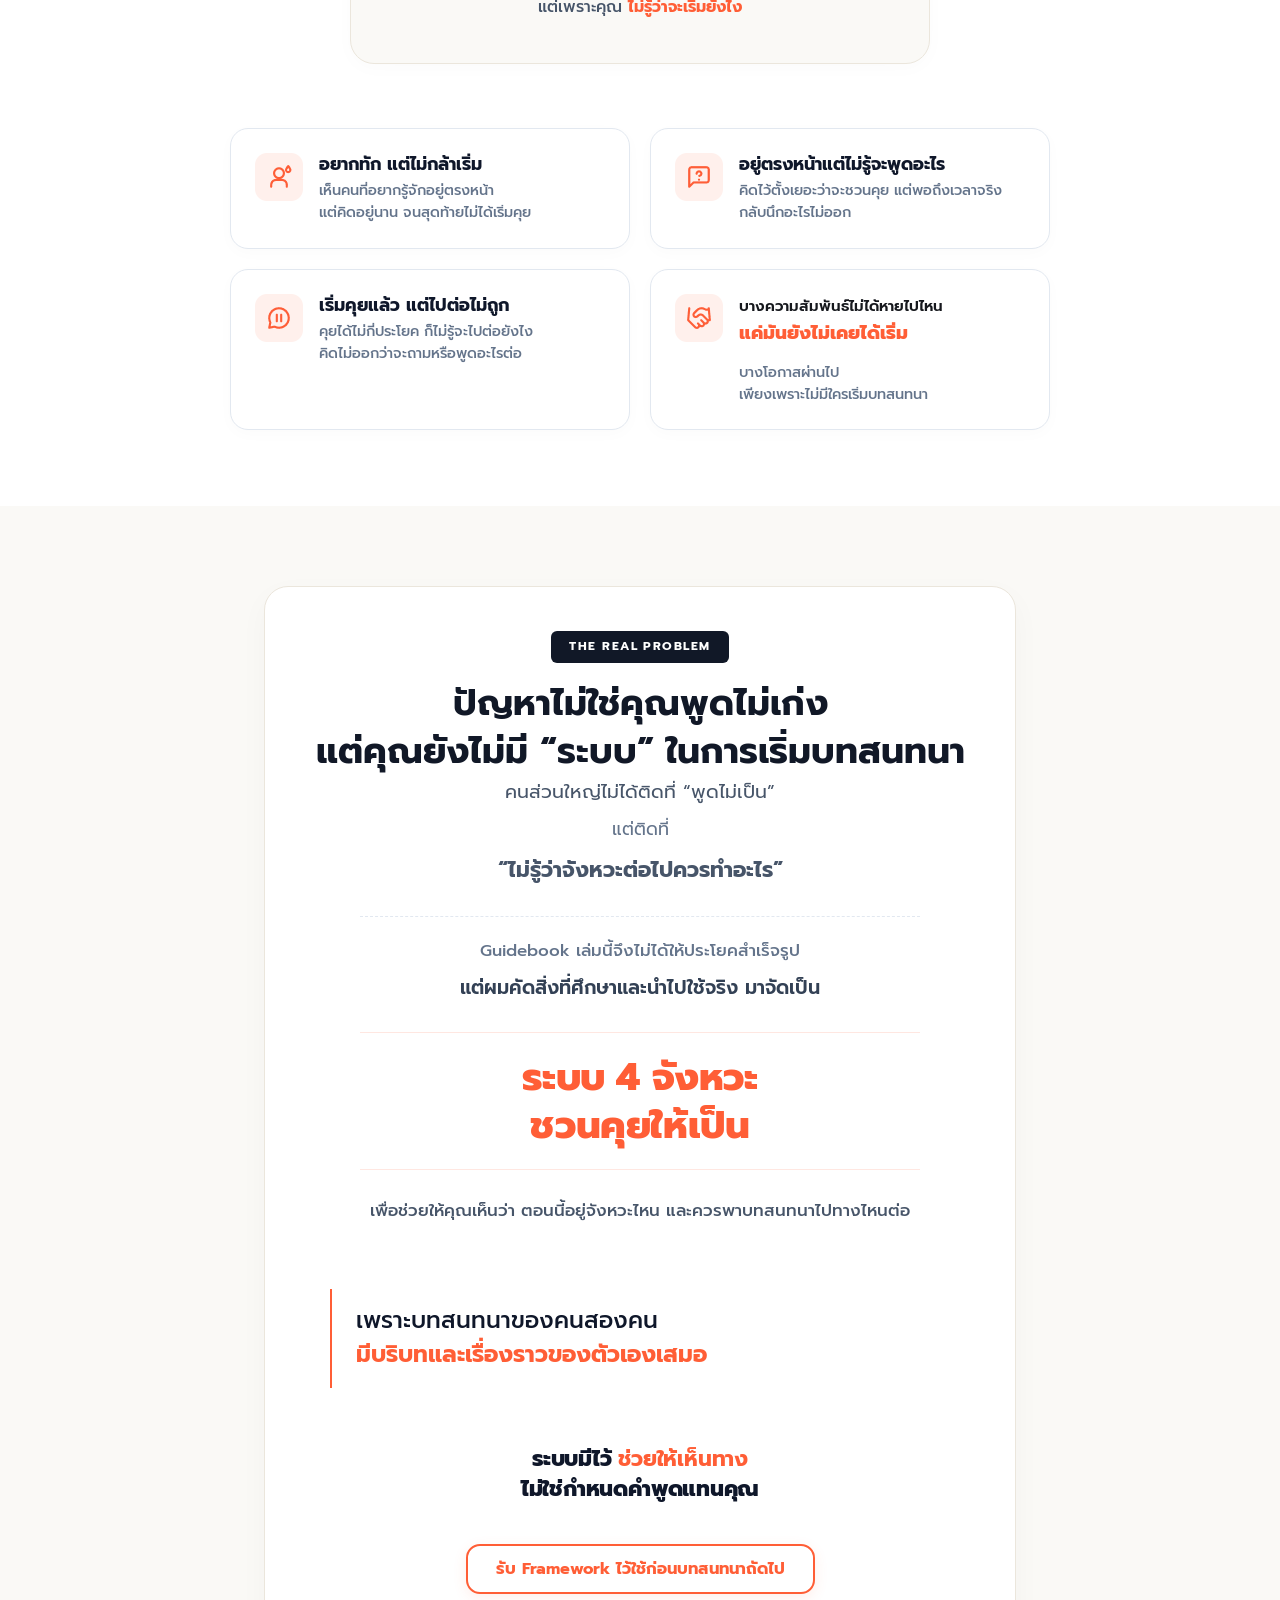
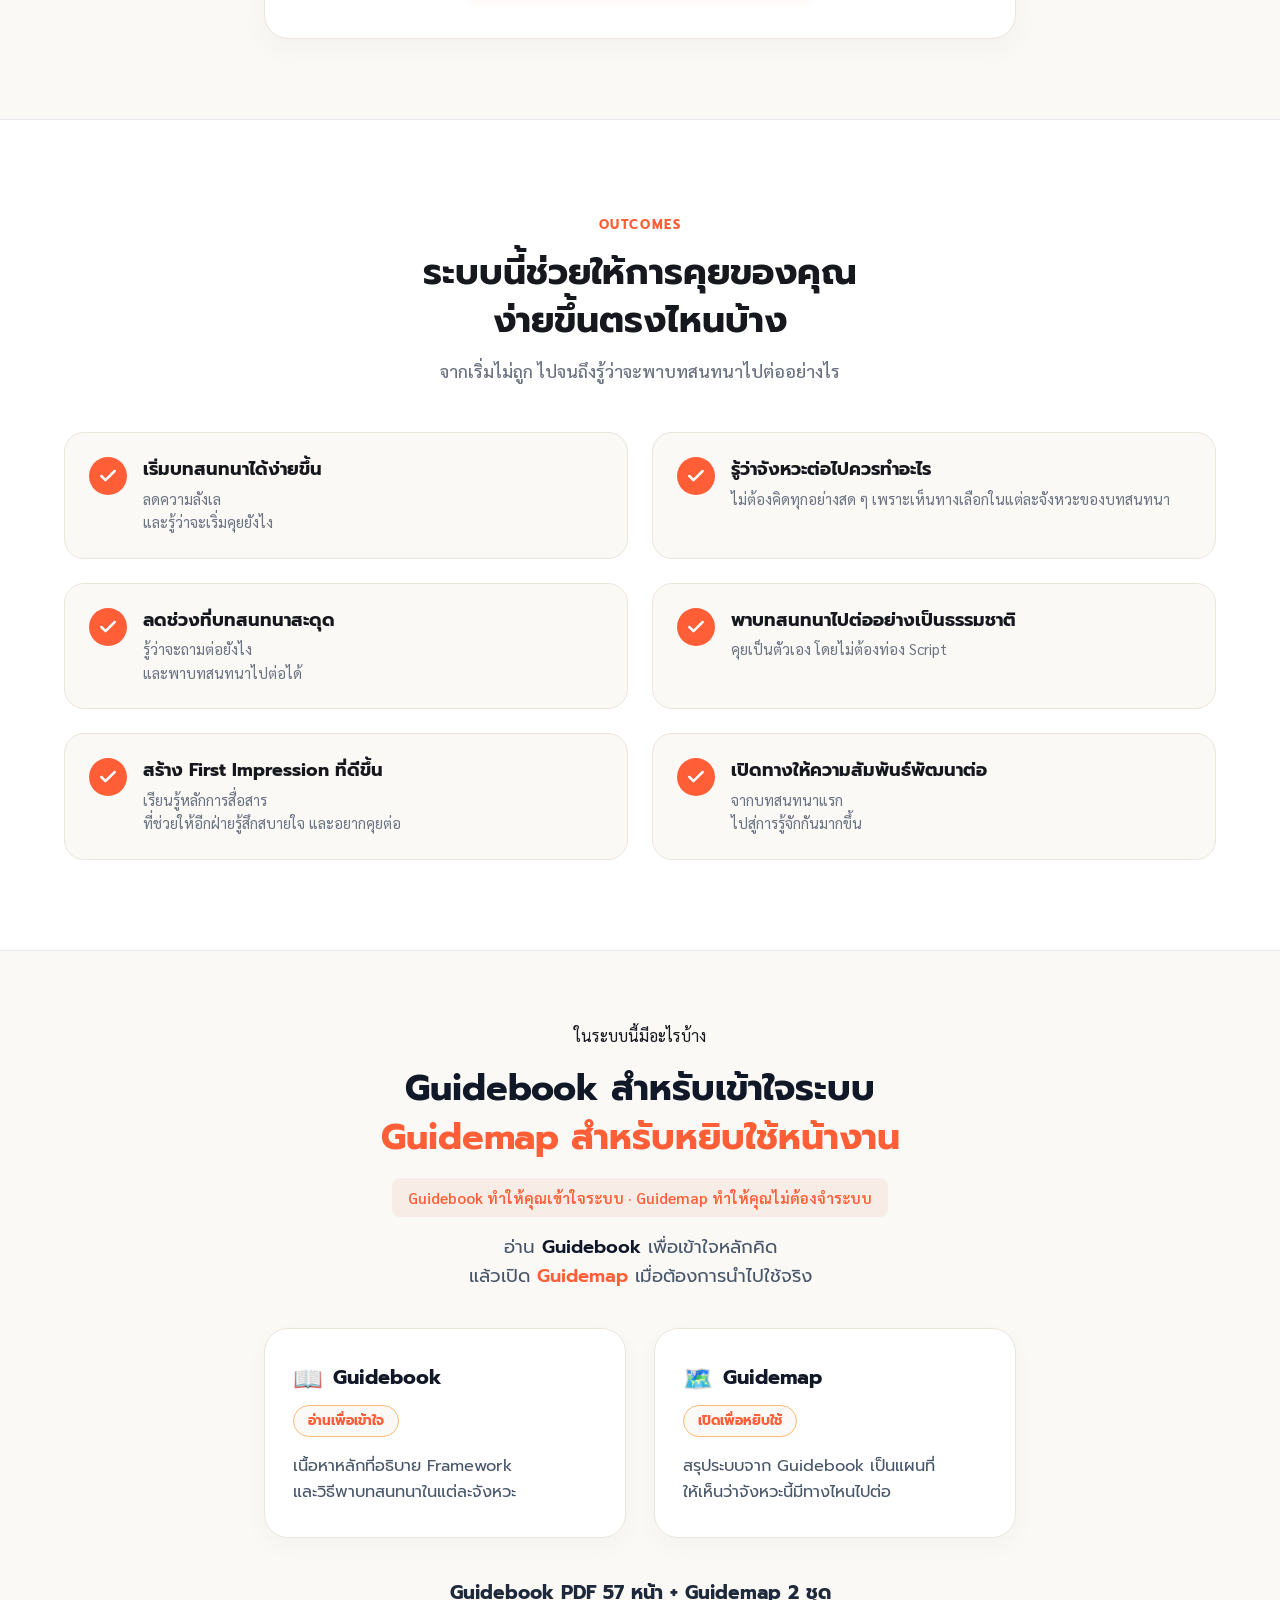
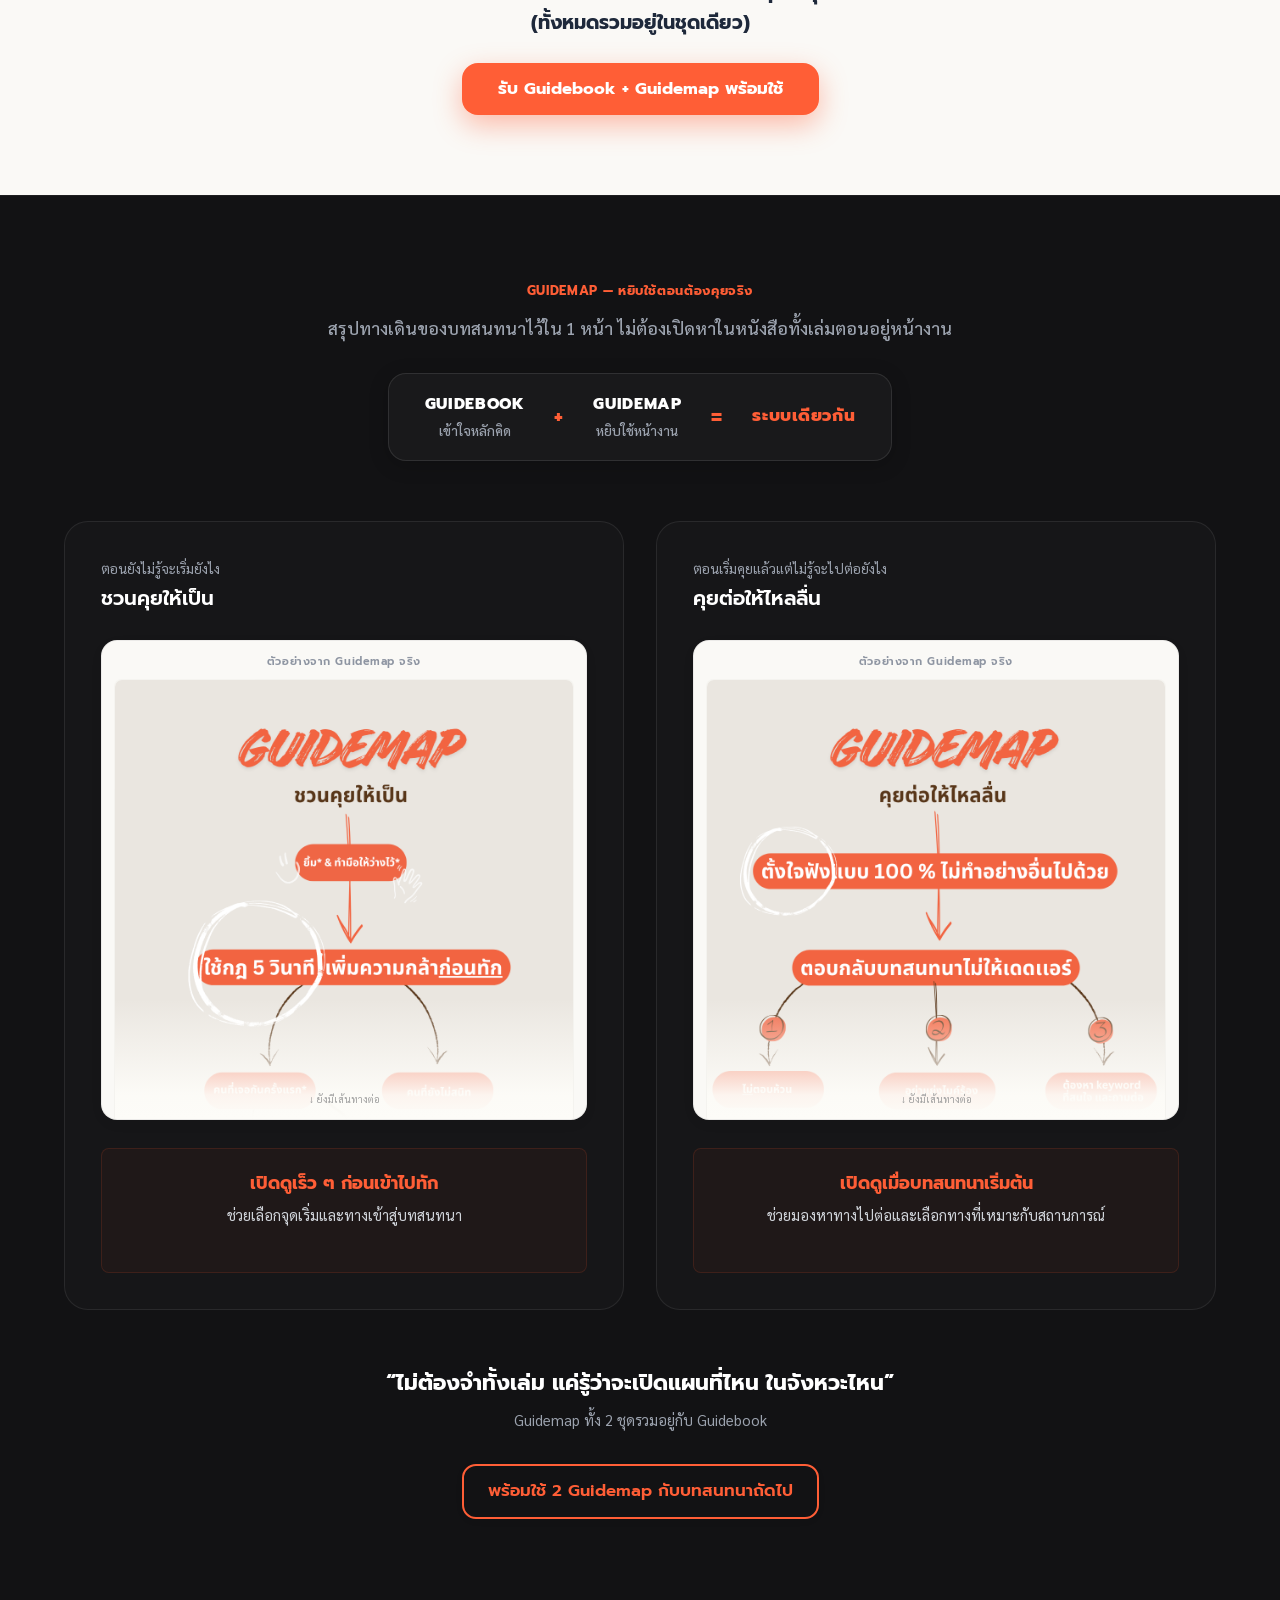
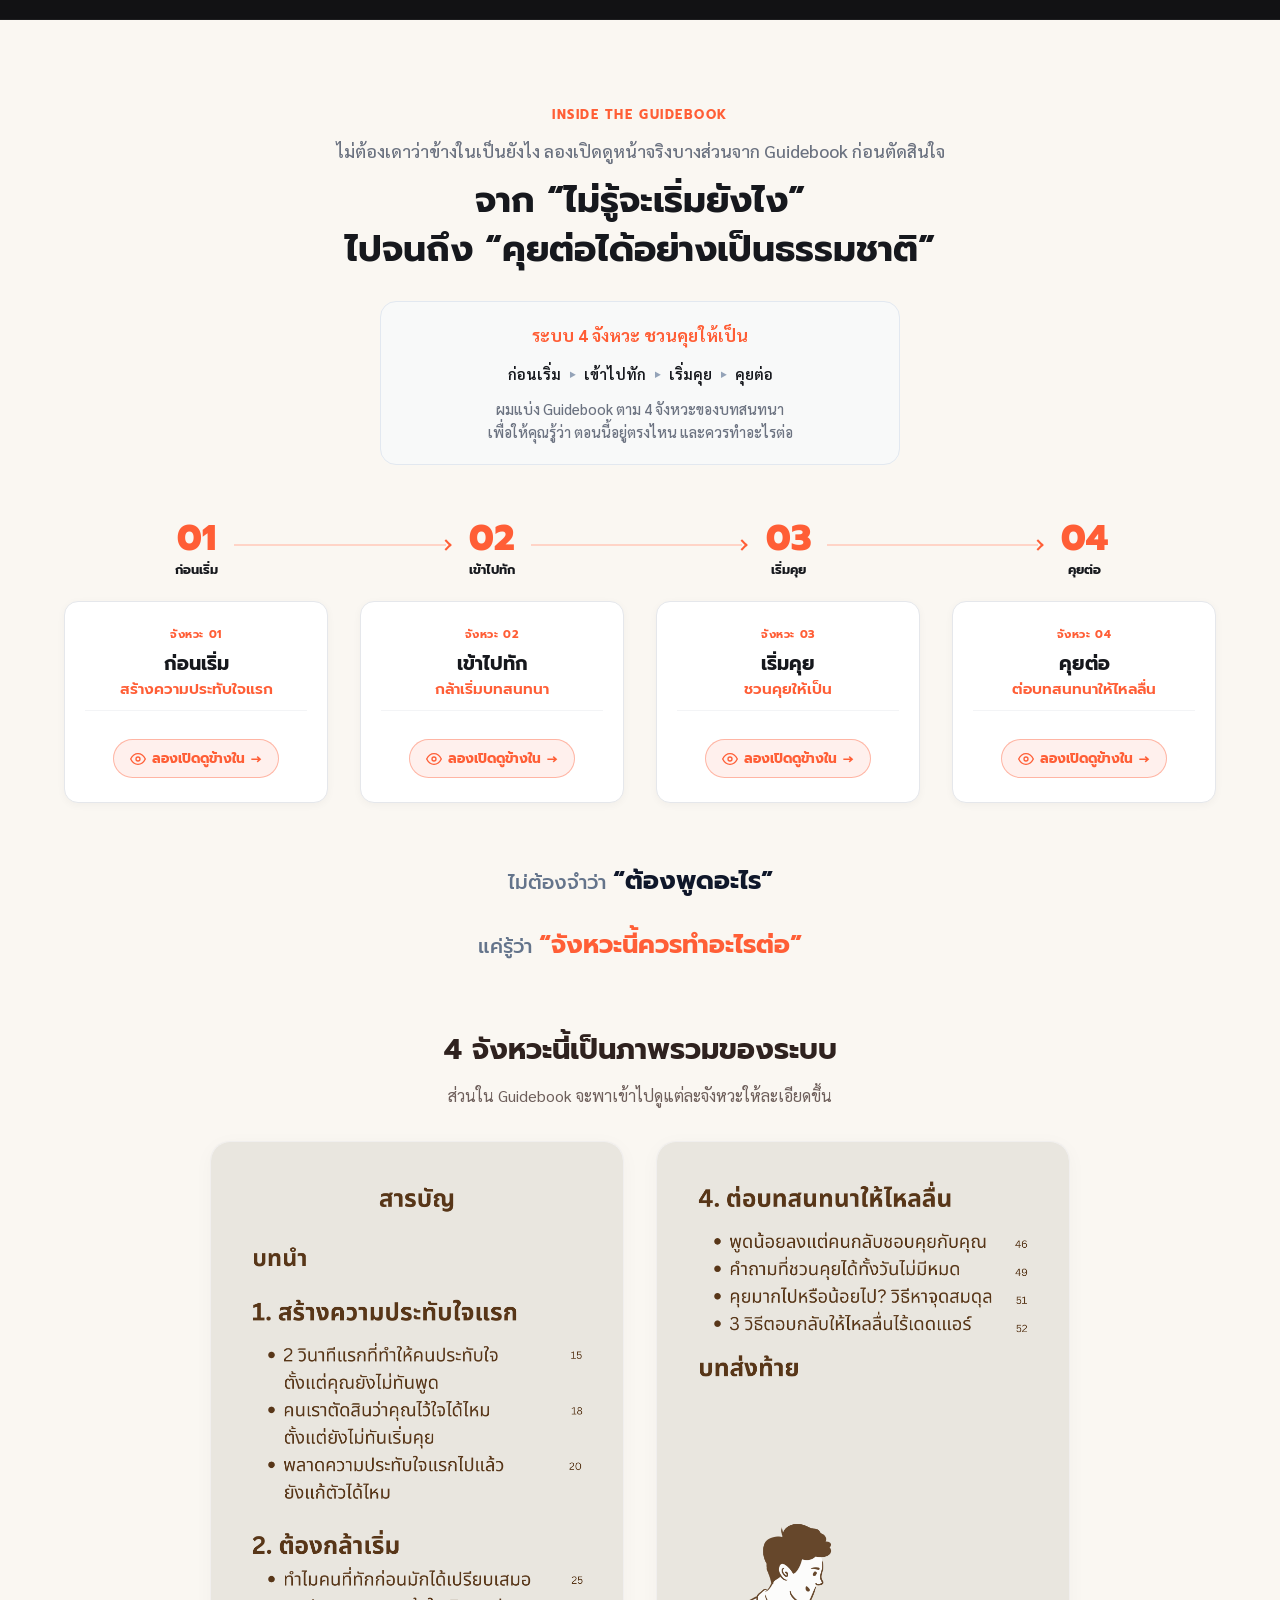
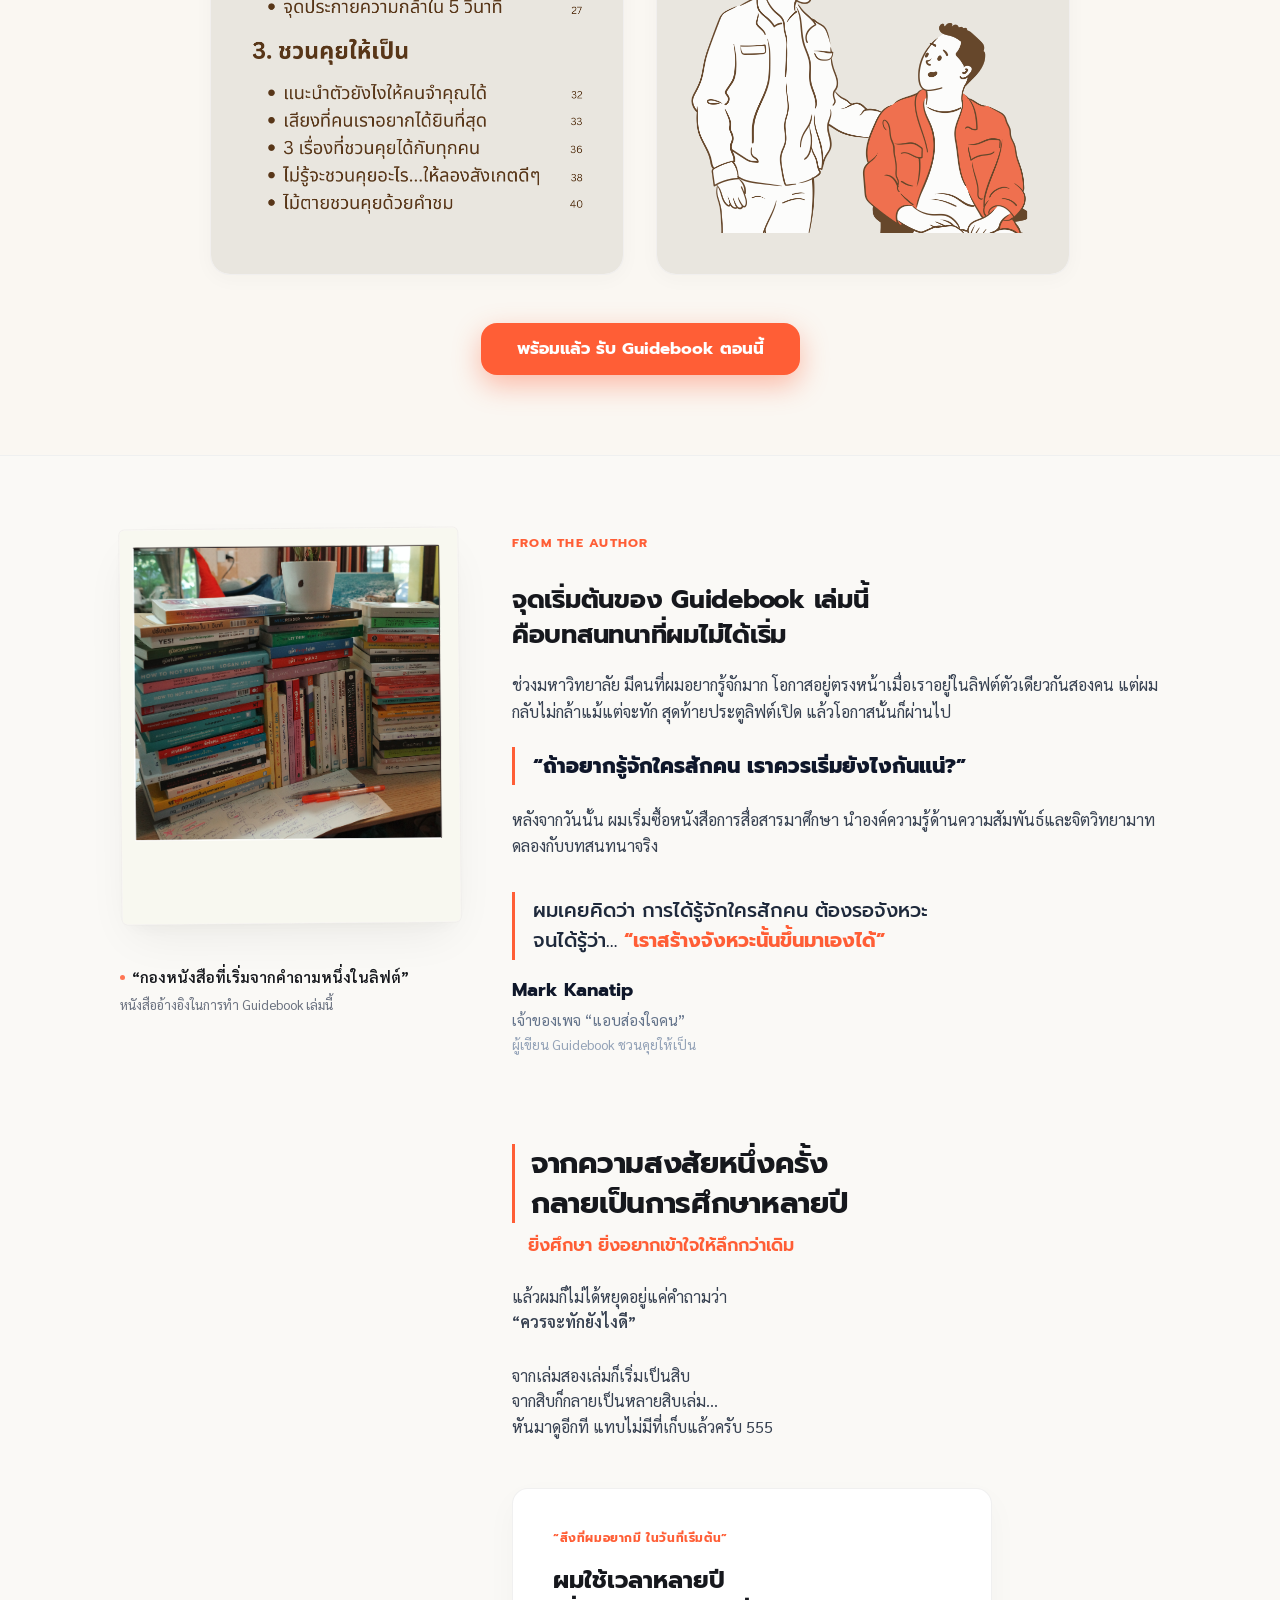
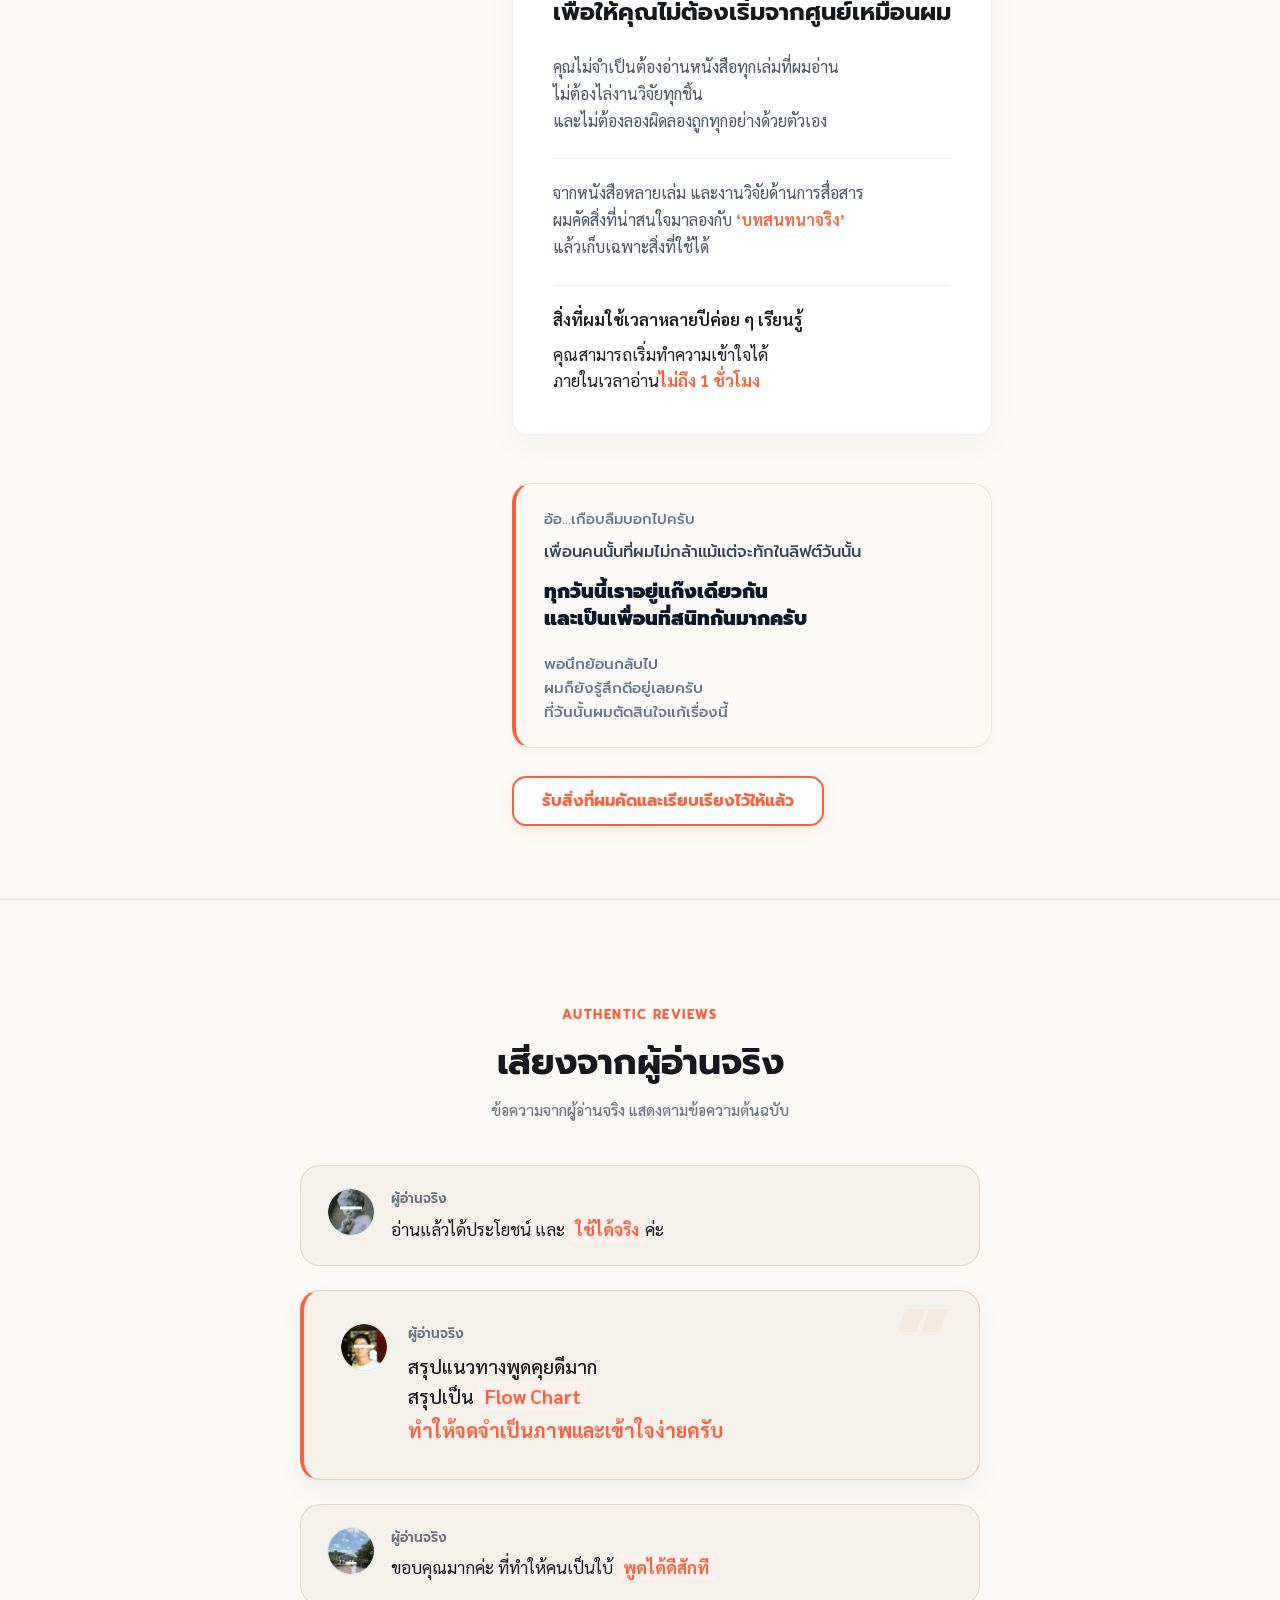
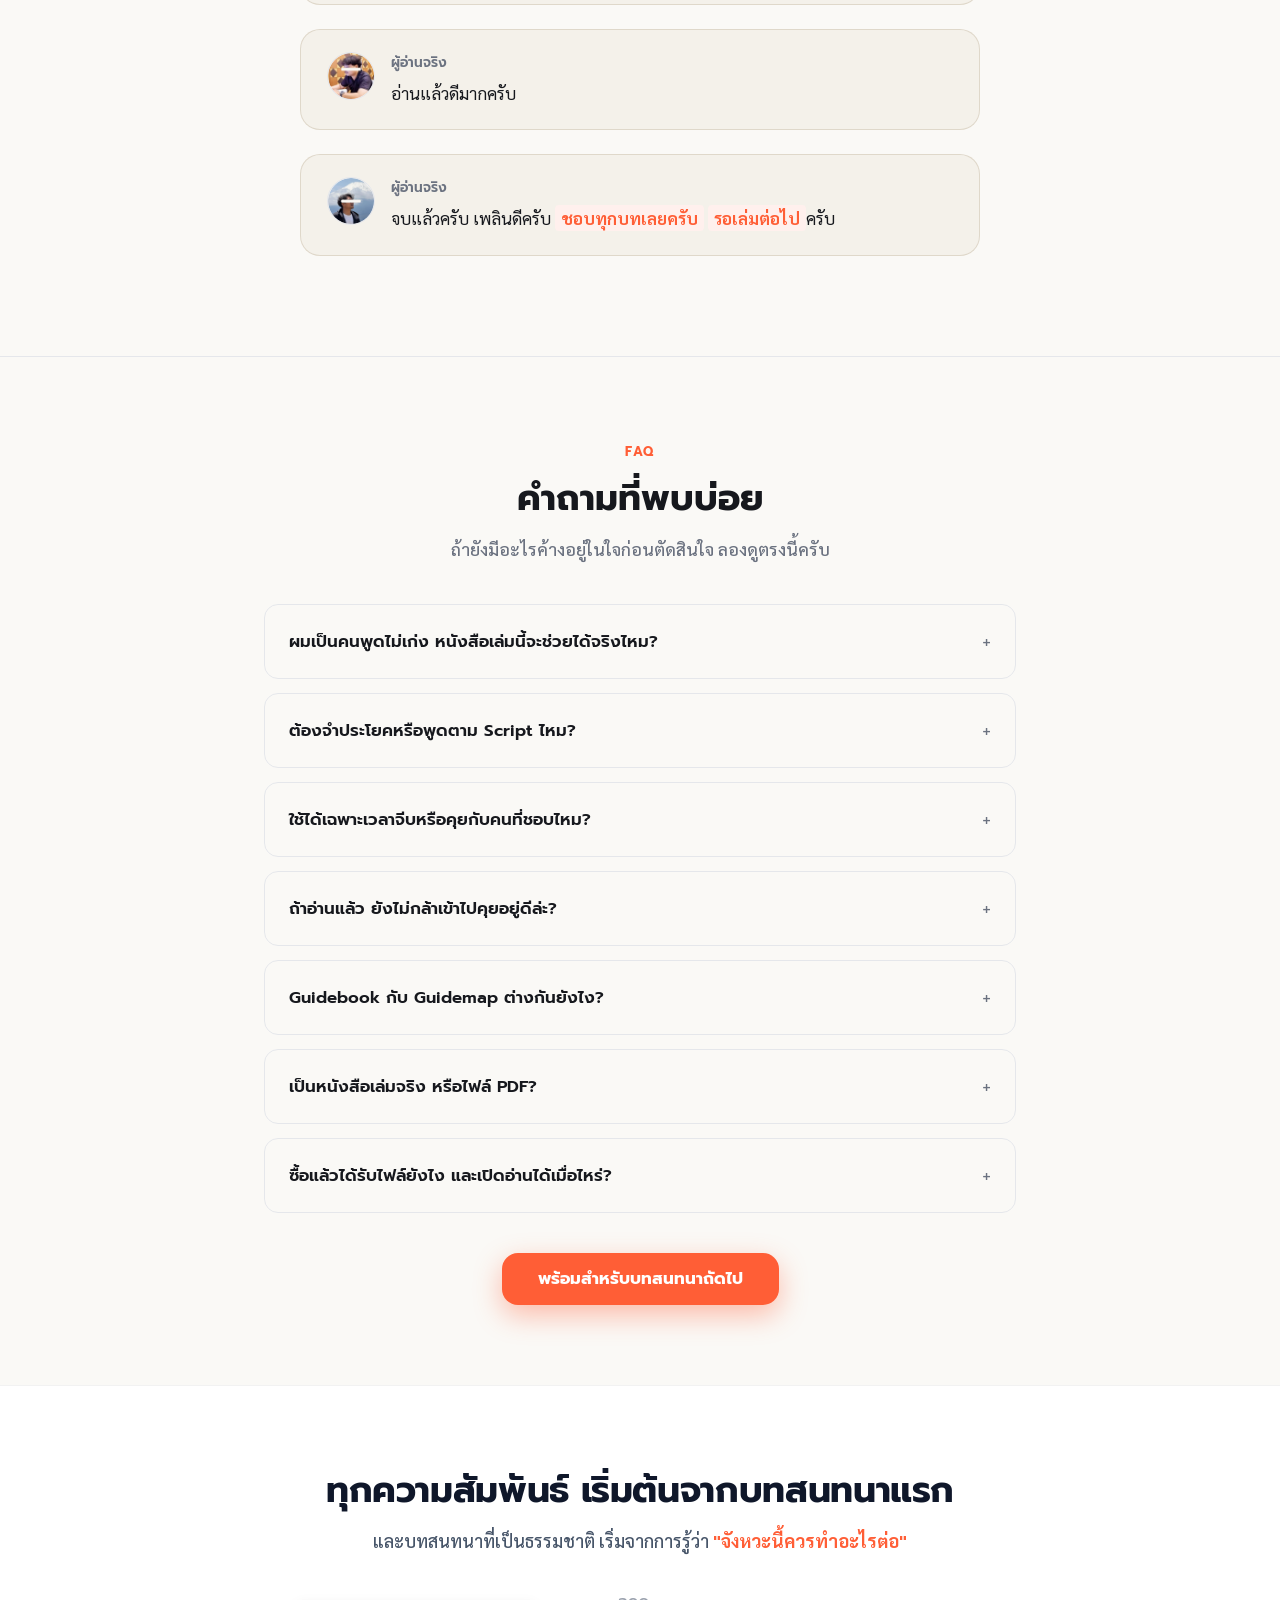
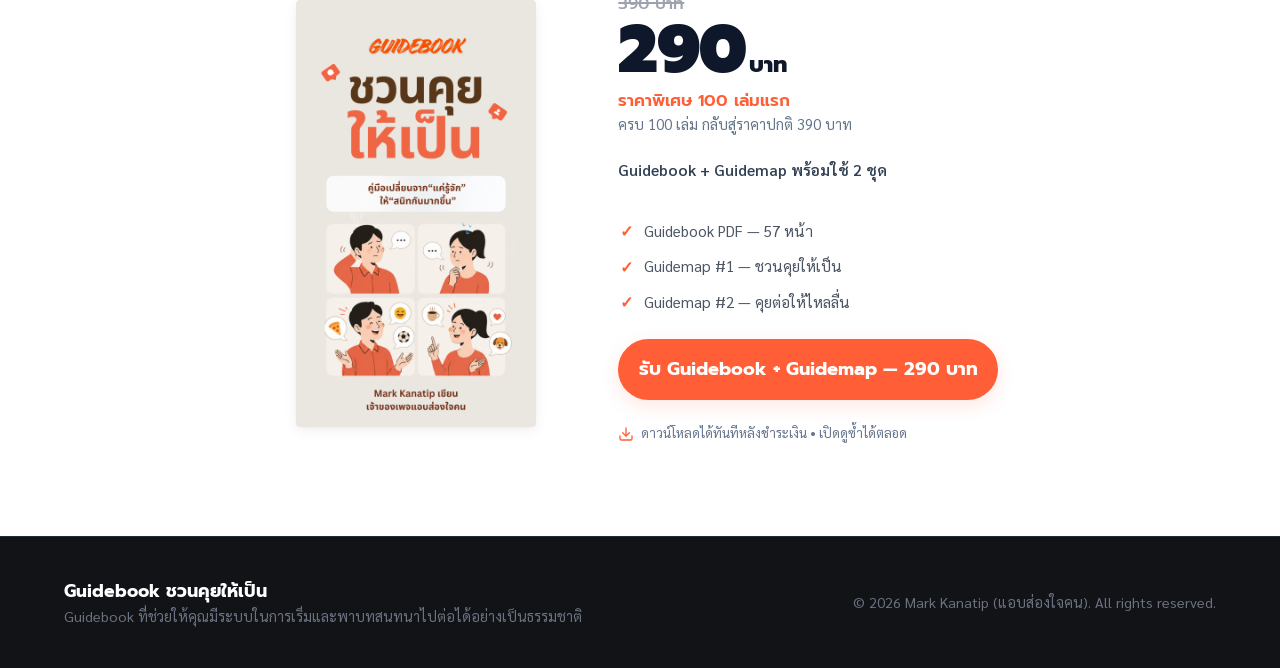
==== commit 8dd89809: "uppdd" ====
--- a/index.html
+++ b/index.html
@@ -326,29 +326,44 @@
             </div>
 
             <!-- Block 3: Final Statement -->
-            <div class="rp-block rp-final-block desk-polished-top desk-polished-section">
-              <p class="rp-final-intro desk-intro">Guidebook เล่มนี้จึงไม่ได้ให้ประโยคสำเร็จรูป</p>
-              <p class="rp-final-main desk-main">
-                แต่ผมคัดสิ่งที่ศึกษาและนำไปใช้จริง<br class="desktop-only-br">
-                มาจัดเป็น <span class="desk-main-hl">‘ระบบ 4 จังหวะ ชวนคุยให้เป็น’</span>
+            <div class="rp-block rp-final-block desk-polished-top desk-polished-section" style="max-width: 560px; margin-left: auto; margin-right: auto; text-align: center;">
+              
+              <!-- LEVEL 1 -->
+              <p style="font-size: clamp(0.95rem, 2vw, 1.05rem); color: #64748B; font-weight: 500; margin-bottom: 8px;">
+                Guidebook เล่มนี้จึงไม่ได้ให้ประโยคสำเร็จรูป
               </p>
-              <p class="rp-final-quote desk-sub" style="font-size: 0.9em; margin-top: 10px;">
-                เพื่อช่วยให้คุณเห็นว่า <span class="desk-sub-hl">ตอนนี้อยู่จังหวะไหน</span><br class="desktop-only-br">
-                และควร<span class="desk-sub-hl">พาบทสนทนาไปทางไหนต่อ</span>
+              
+              <!-- LEVEL 2 -->
+              <p style="font-size: clamp(1.05rem, 2.5vw, 1.2rem); color: #334155; font-weight: 600; margin-bottom: 24px;">
+                แต่ผมคัดสิ่งที่ศึกษาและนำไปใช้จริง มาจัดเป็น
               </p>
+              
+              <!-- LEVEL 3 (KEY MECHANISM) -->
+              <div style="margin: 28px auto; padding: 20px 0; border-top: 1px solid rgba(255, 94, 54, 0.15); border-bottom: 1px solid rgba(255, 94, 54, 0.15);">
+                <p style="font-size: clamp(1.7rem, 6vw, 2.4rem); color: var(--primary); font-weight: 800; line-height: 1.25; margin: 0; font-family: var(--font-heading); letter-spacing: -0.01em;">
+                  ระบบ 4 จังหวะ<br>ชวนคุยให้เป็น
+                </p>
+              </div>
+              
+              <!-- SUPPORTING BENEFIT -->
+              <p style="font-size: clamp(0.95rem, 2vw, 1.05rem); color: #475569; font-weight: 450; line-height: 1.6; margin: 0;">
+                เพื่อช่วยให้คุณเห็นว่า ตอนนี้อยู่จังหวะไหน<br class="mobile-only-br">
+                <span class="desktop-only-inline"> </span>และควรพาบทสนทนาไปทางไหนต่อ
+              </p>
+              
             </div>
 
             <!-- Closing Insight Statement (Core Philosophy) -->
             <div class="rp-philosophy-block desk-polished-philosophy desk-polished-section">
-              <div class="insight-quote-block desk-quote-block" style="border-left: 3px solid var(--primary); padding: 12px 0 12px 20px; margin: 0 auto 24px auto; max-width: 420px; text-align: left; background: transparent;">
-                <p class="desk-quote-text" style="font-size: 1.05rem; color: #0F172A; font-weight: 500; line-height: 1.6; margin: 0; font-family: var(--font-heading);">
-                  เพราะบทสนทนาของคนสองคน<br class="desktop-only-br">
-                  <span class="desk-punchline-wrapper"><span class="desk-punchline-prefix">มี</span><span class="desk-punchline-core" style="color: var(--primary); font-weight: 600;">บริบทและเรื่องราวของตัวเอง</span><span class="desk-punchline-suffix keep-together">เสมอ</span></span>
+              <div class="insight-quote-block desk-quote-block" style="border-left: 3px solid var(--primary); padding: 12px 0 12px 20px; margin: 0 auto 24px auto; max-width: 460px; text-align: left; background: transparent;">
+                <p class="desk-quote-text" style="font-size: clamp(1.1rem, 3vw, 1.45rem); color: #0F172A; font-weight: 500; line-height: 1.5; margin: 0; font-family: var(--font-heading);">
+                  เพราะบทสนทนาของคนสองคน<br>
+                  <span style="color: var(--primary); font-weight: 700; display: inline-block; margin-top: 2px;">มีบริบทและเรื่องราวของตัวเองเสมอ</span>
                 </p>
               </div>
-              <p class="philosophy-thought-2 desk-bottom-statement">
-                ระบบมีไว้ <span class="highlight-philosophy-accent desk-bottom-hl">ช่วยให้เห็นทาง</span><br class="desktop-only-br">
-                <span class="desk-bottom-suffix">ไม่ใช่กำหนดคำพูดแทนคุณ</span>
+              <p class="philosophy-thought-2 desk-bottom-statement" style="line-height: 1.5;">
+                ระบบมีไว้ <span style="color: var(--primary); font-weight: 700;">ช่วยให้เห็นทาง</span><br>
+                ไม่ใช่กำหนด<span class="keep-together">คำพูดแทนคุณ</span>
               </p>
             </div>
           </div>
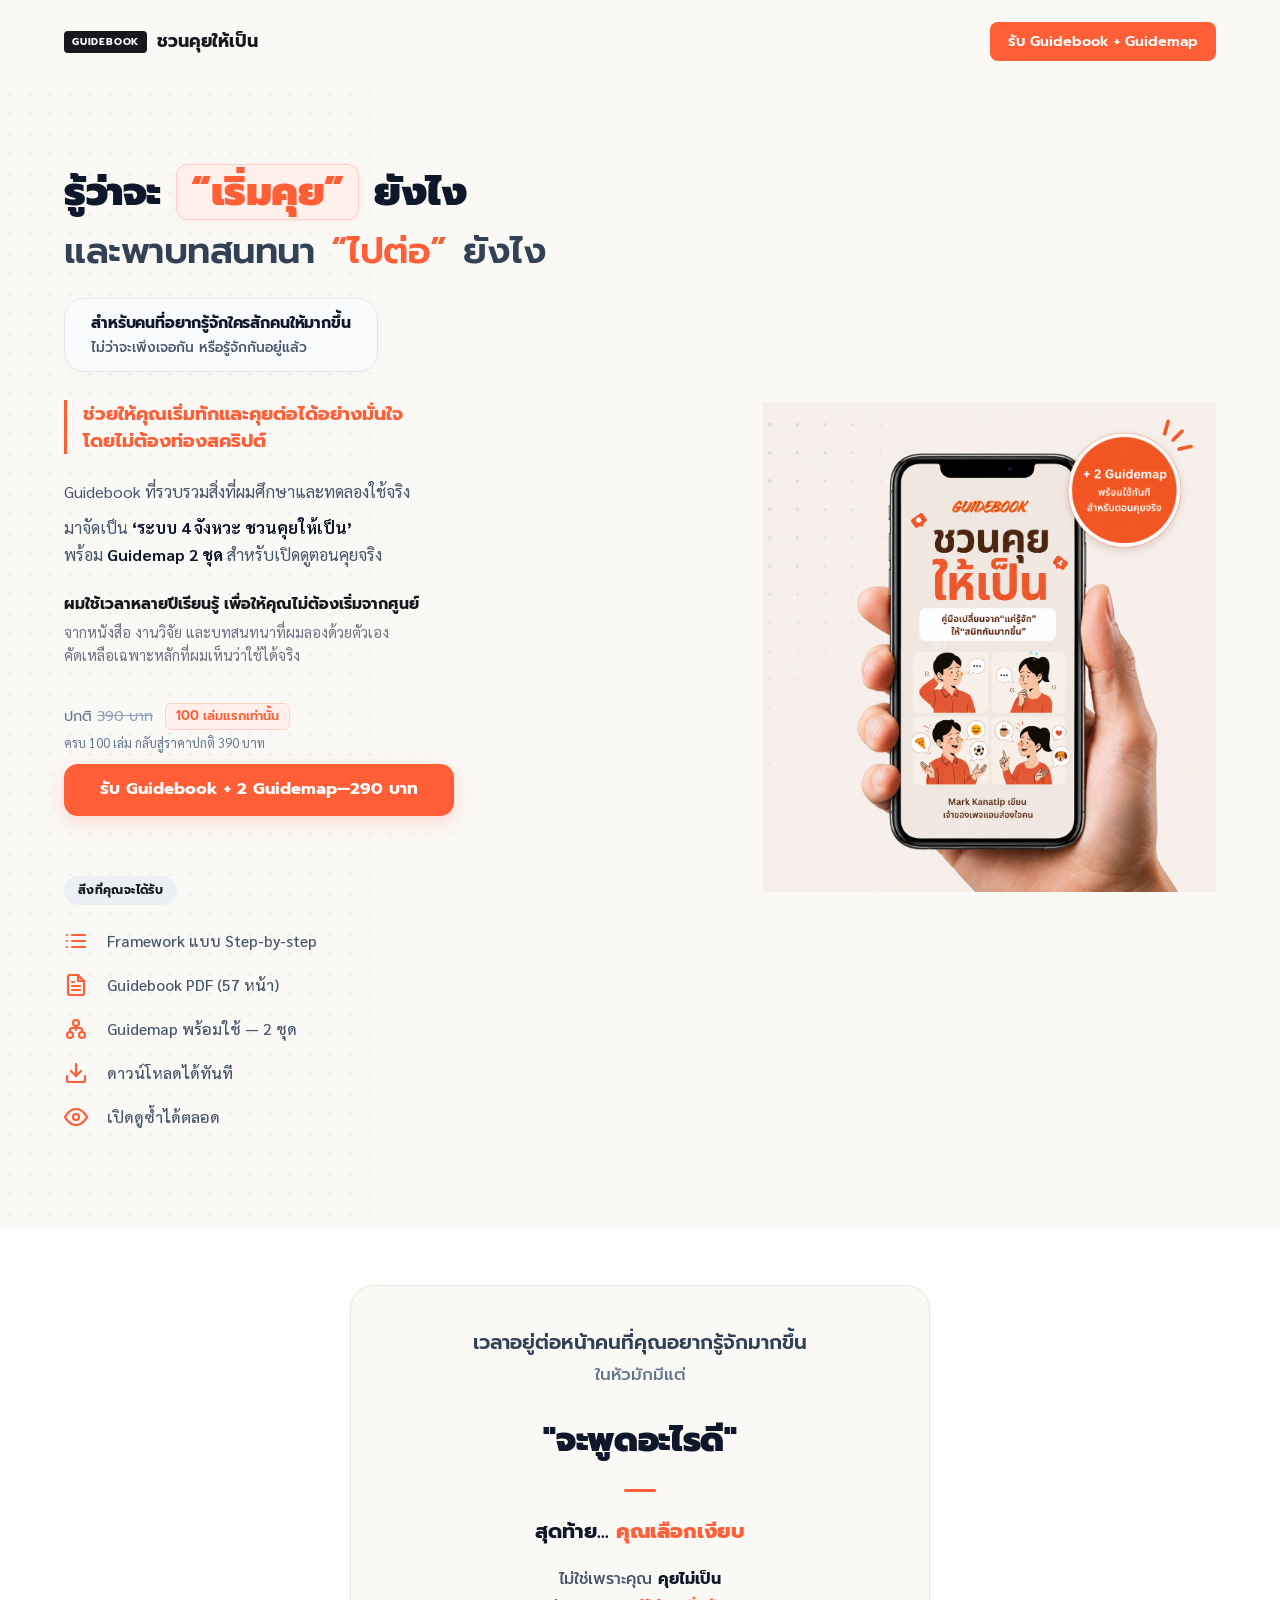
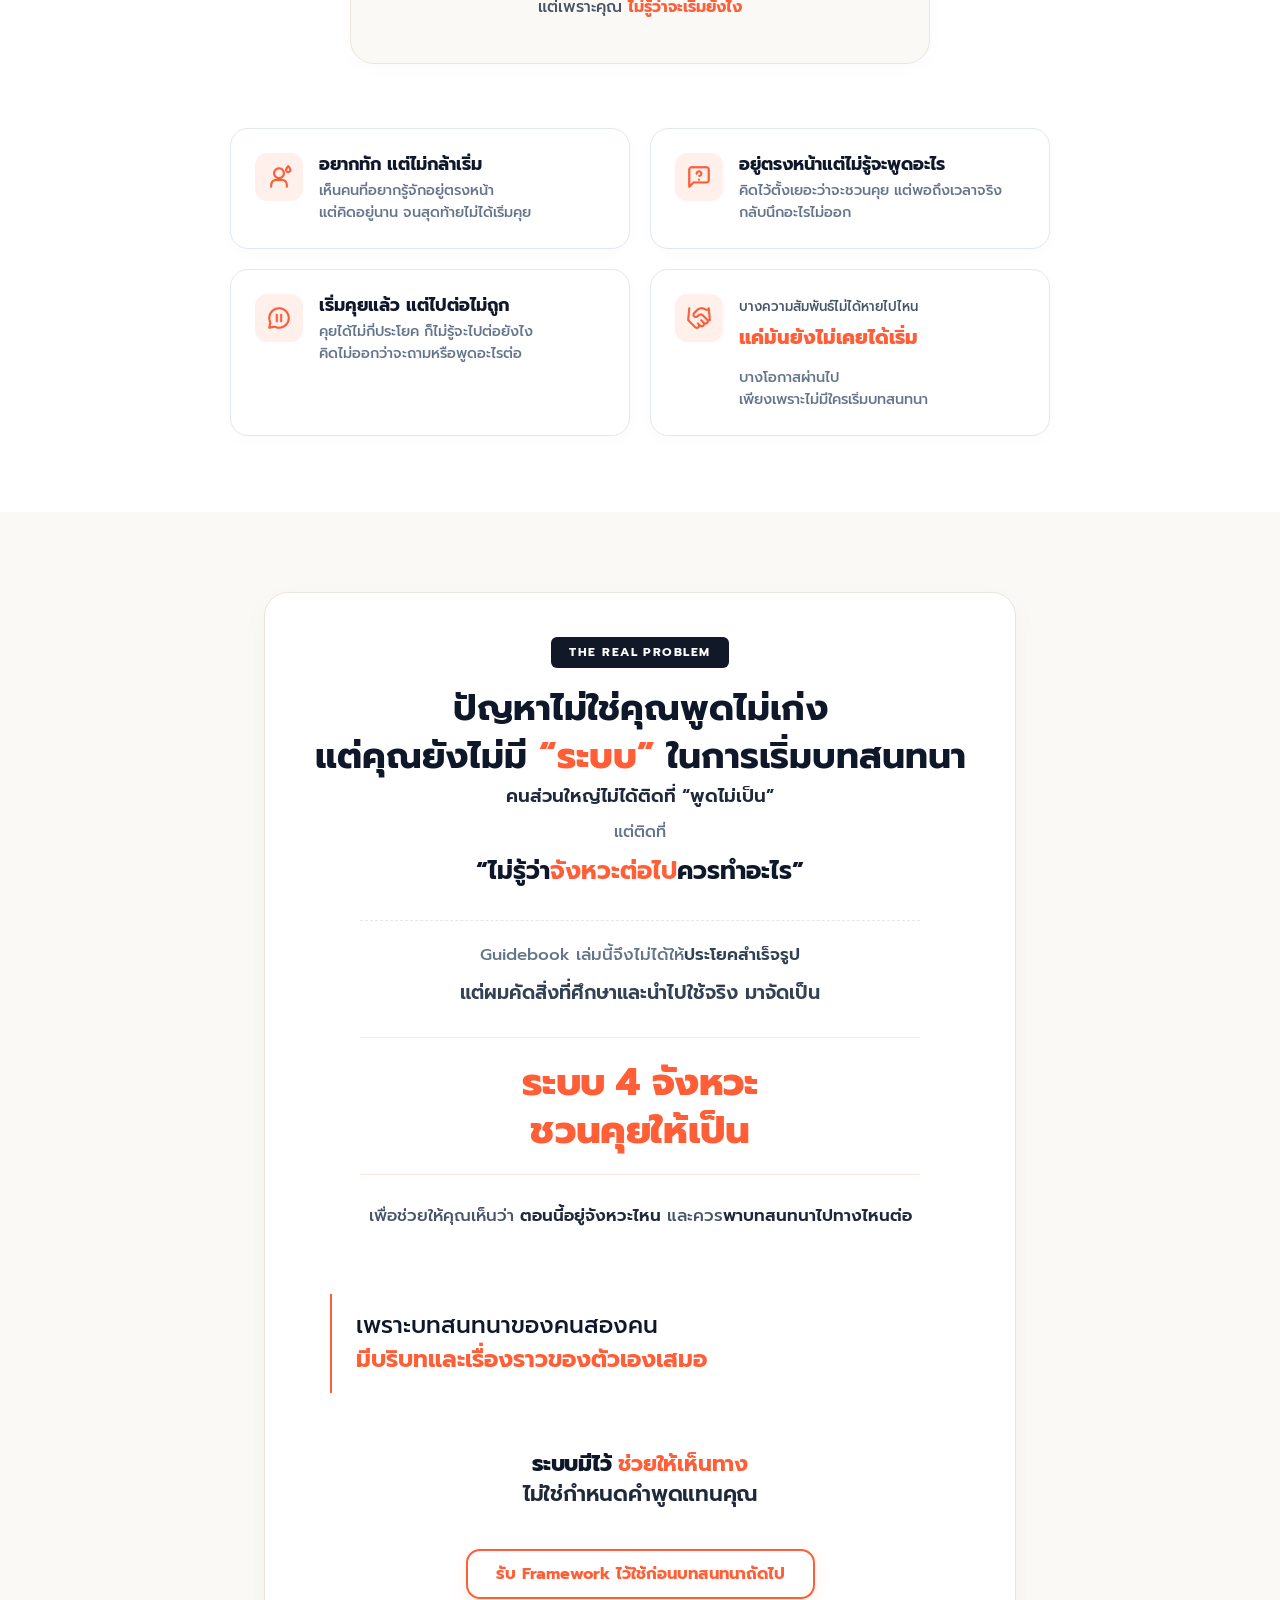
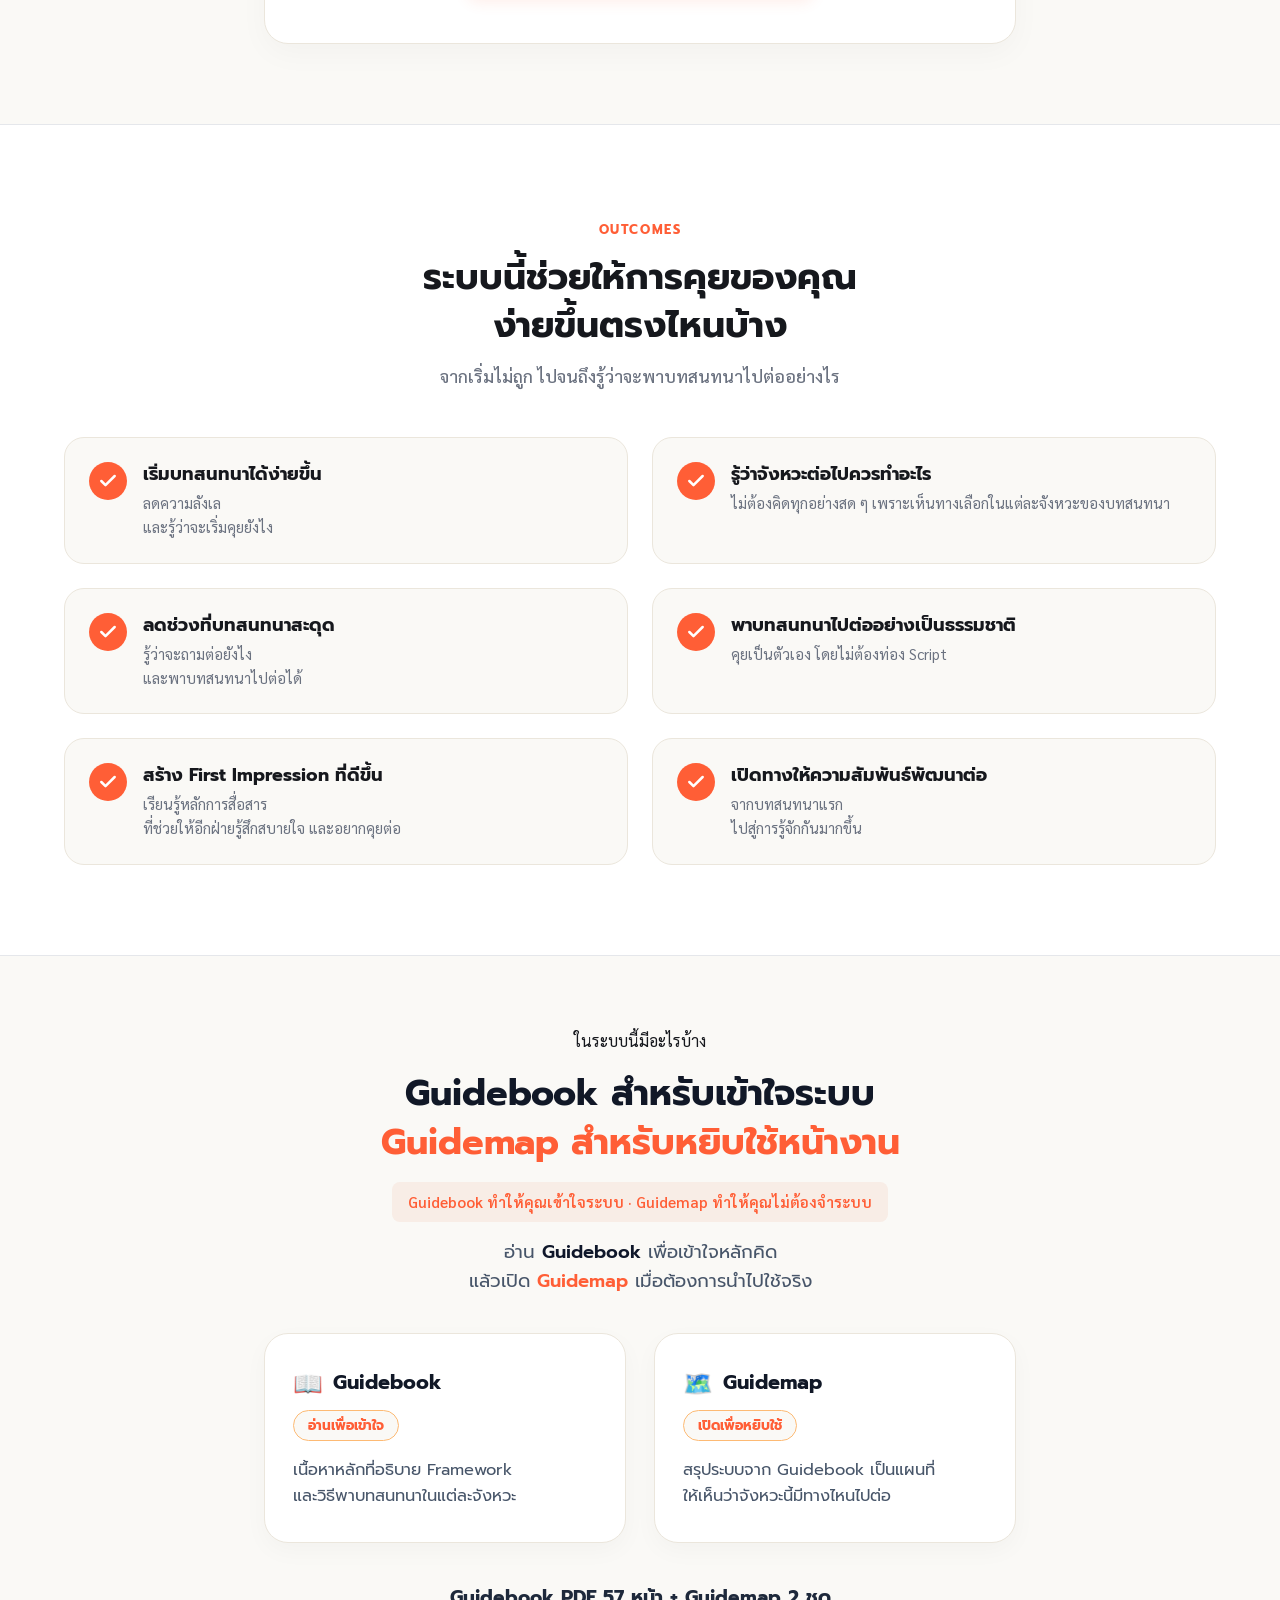
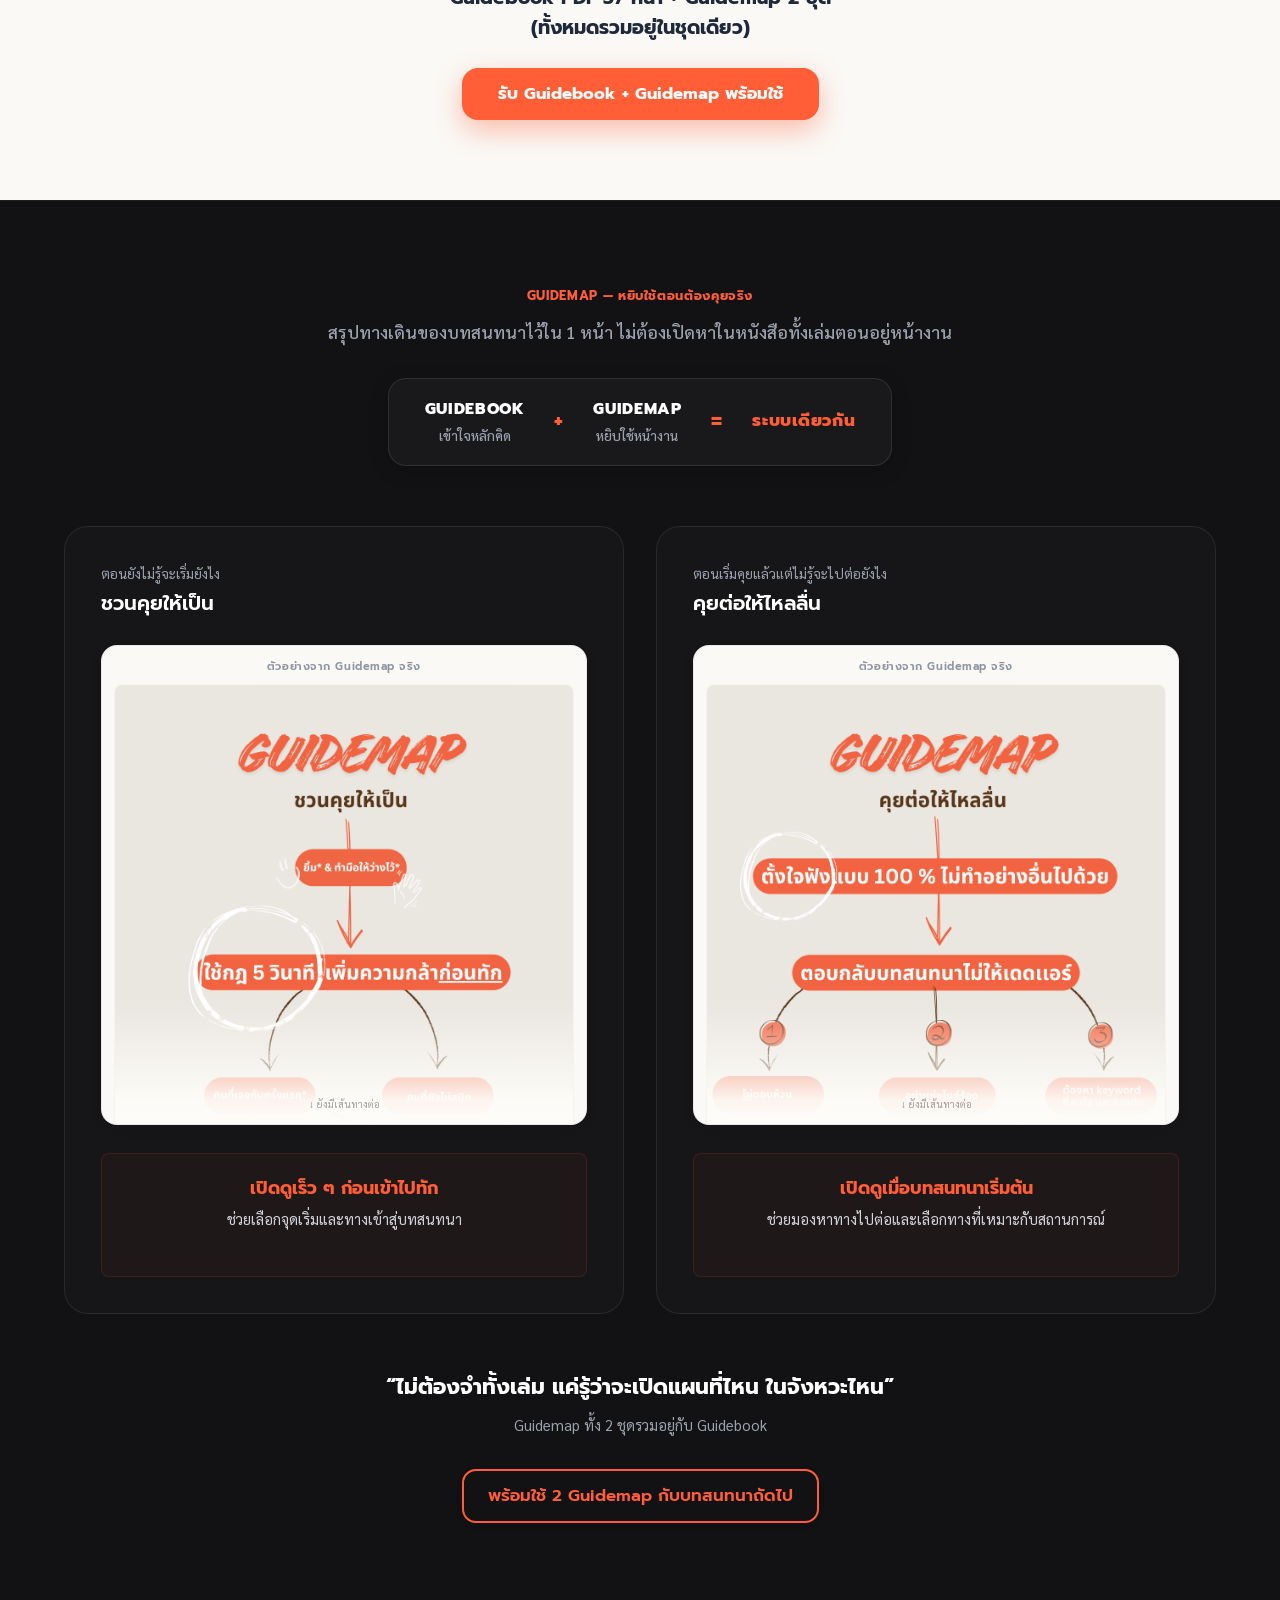
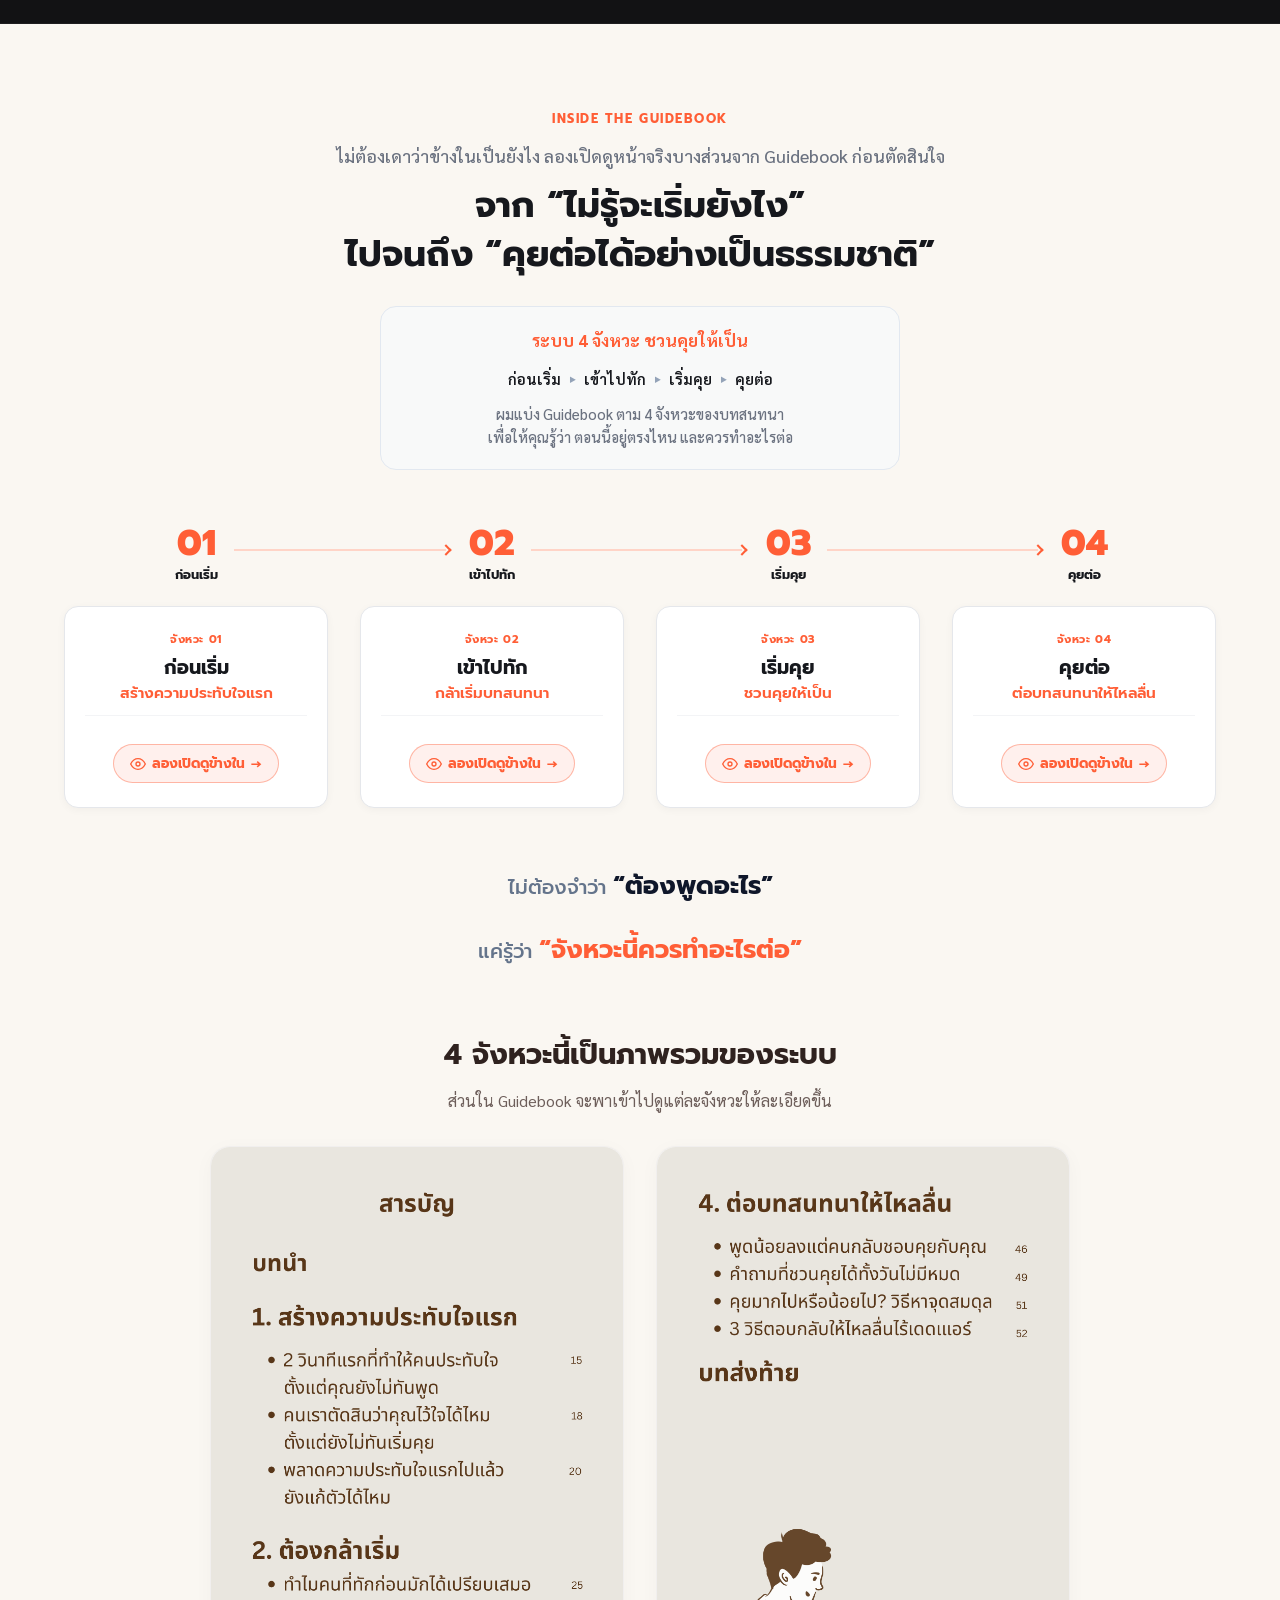
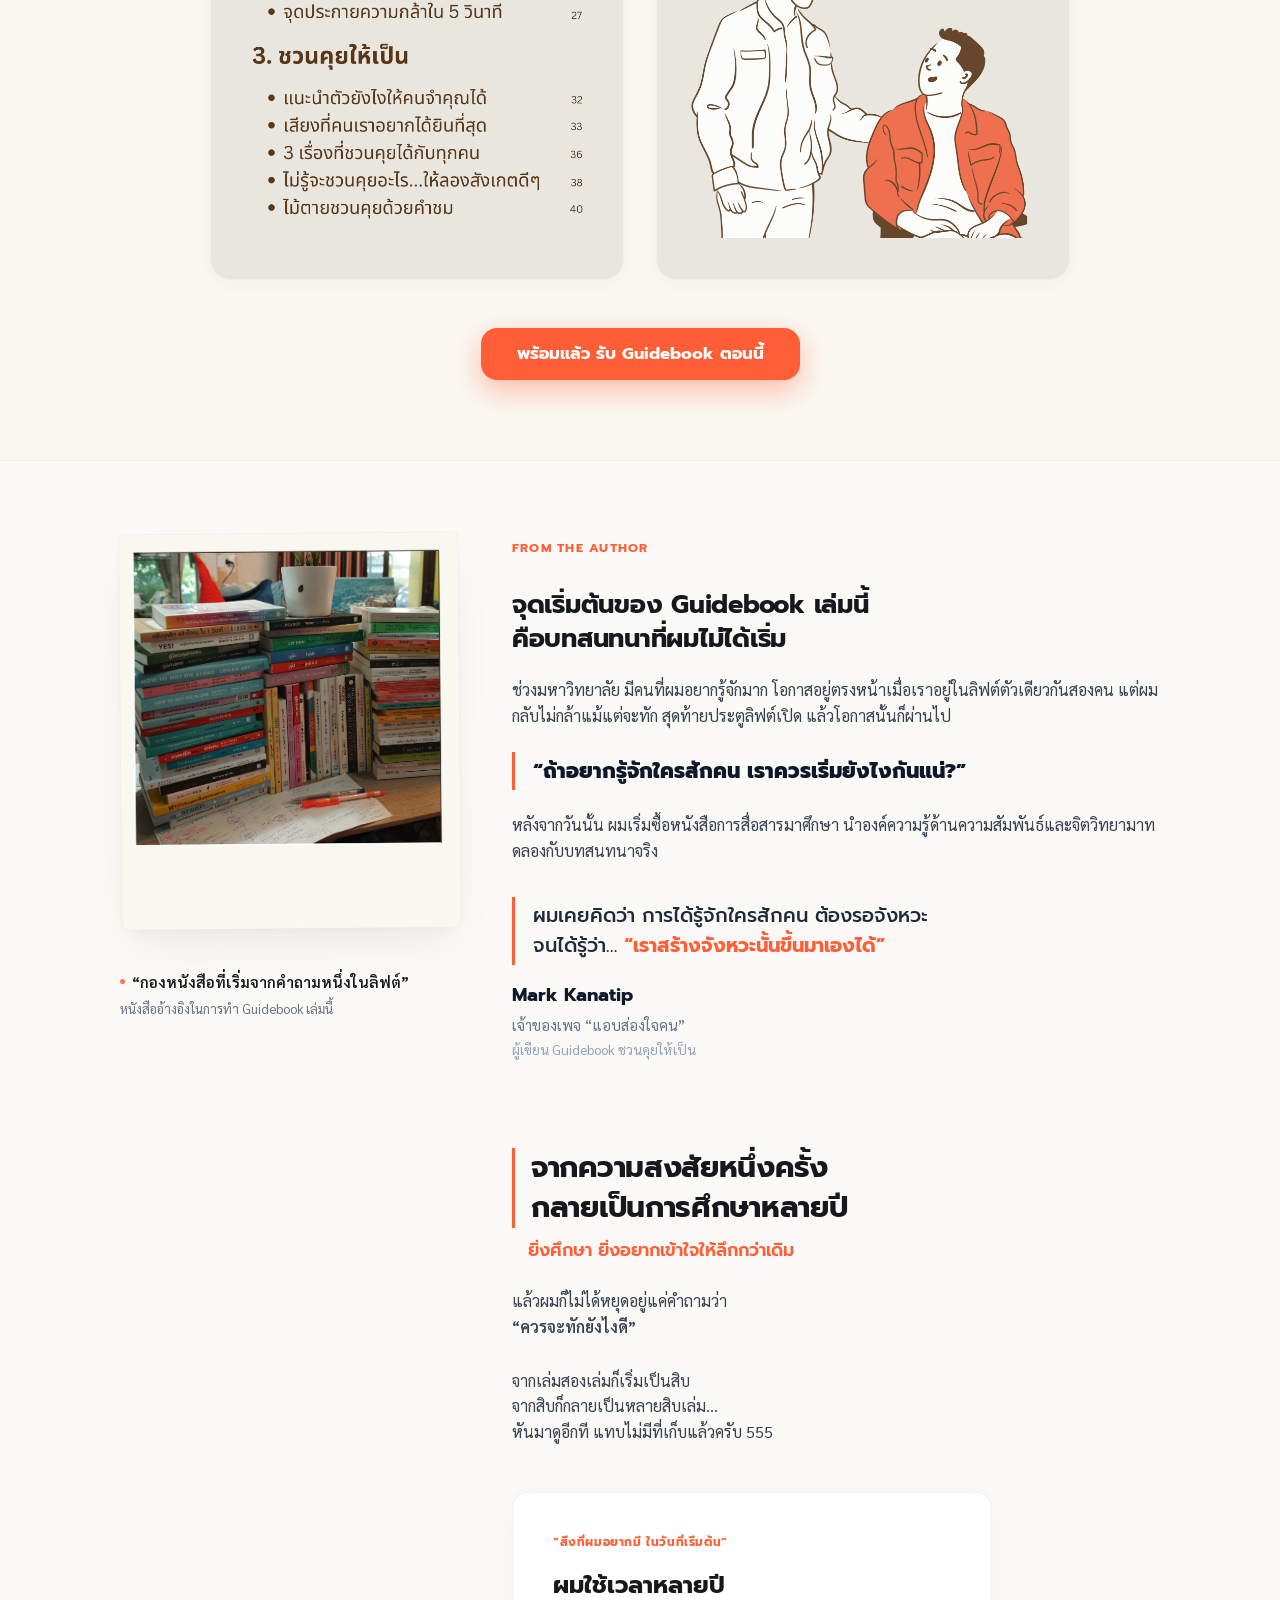
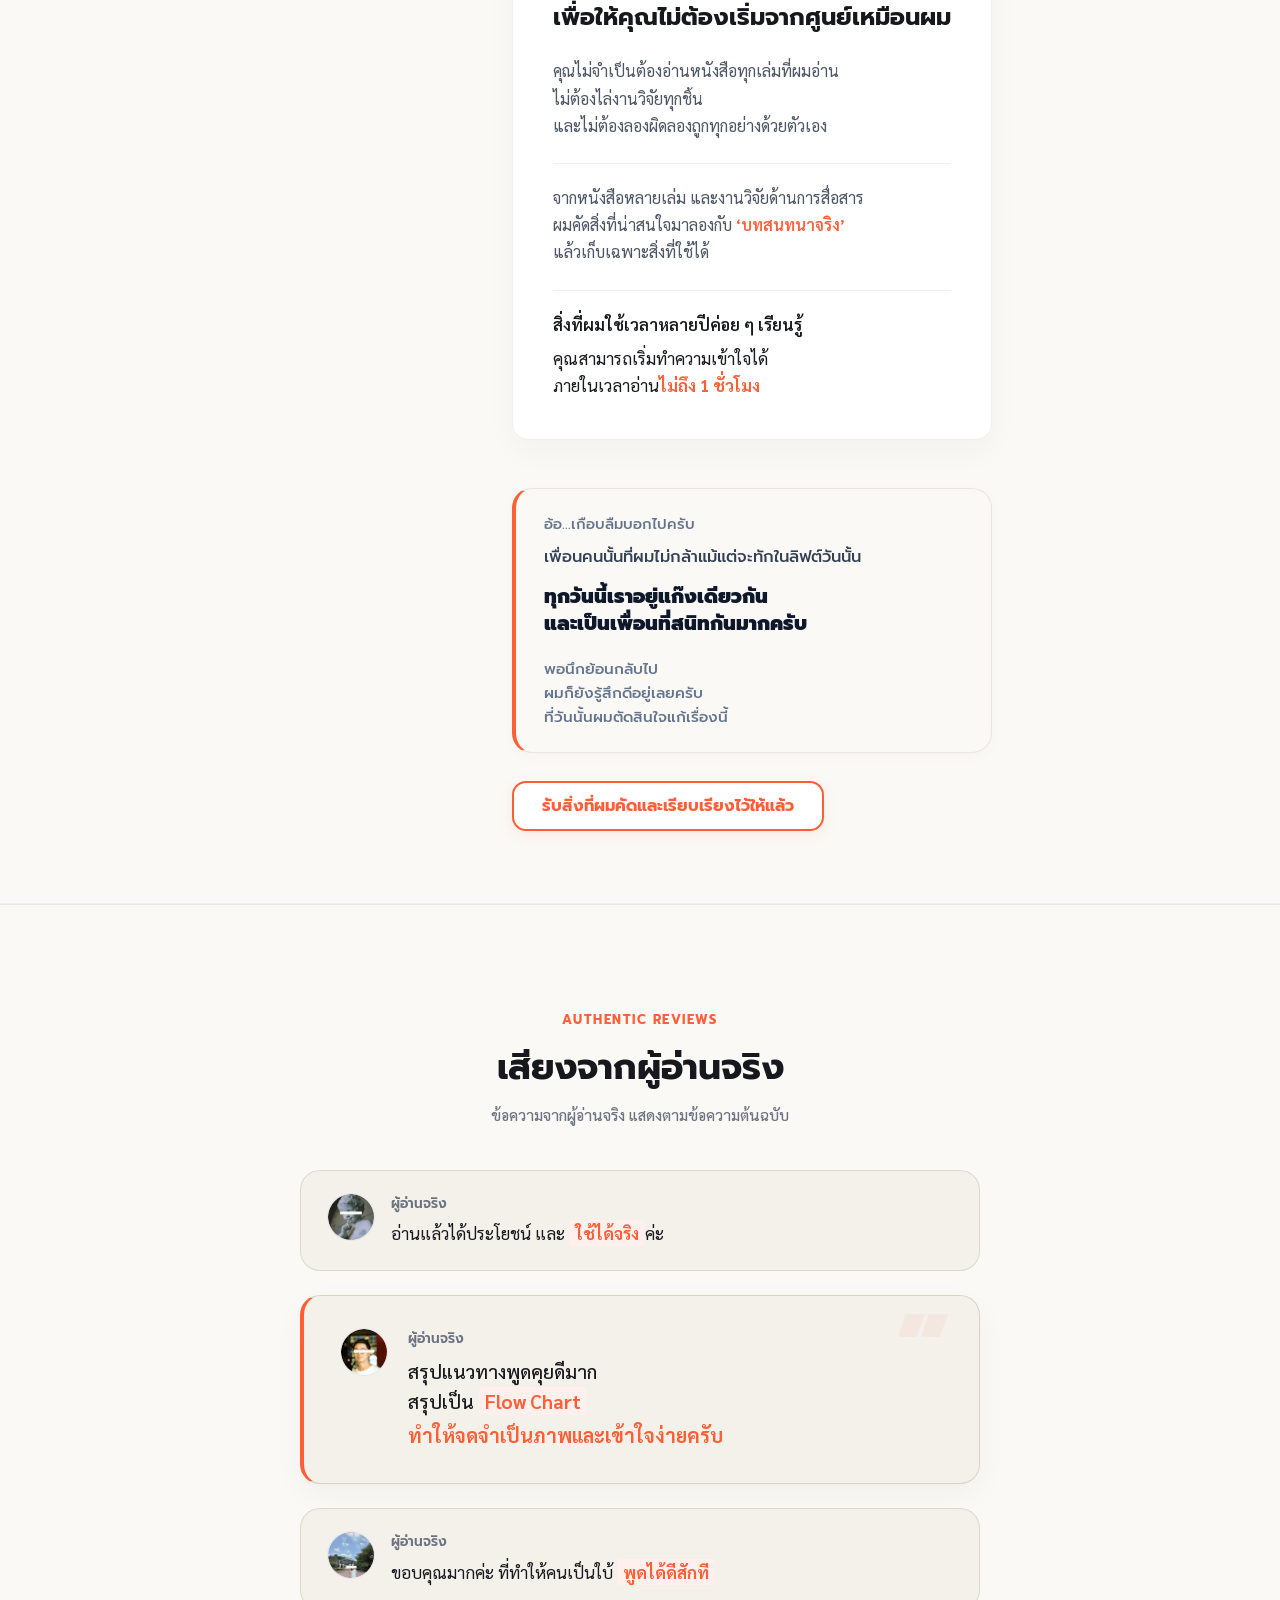
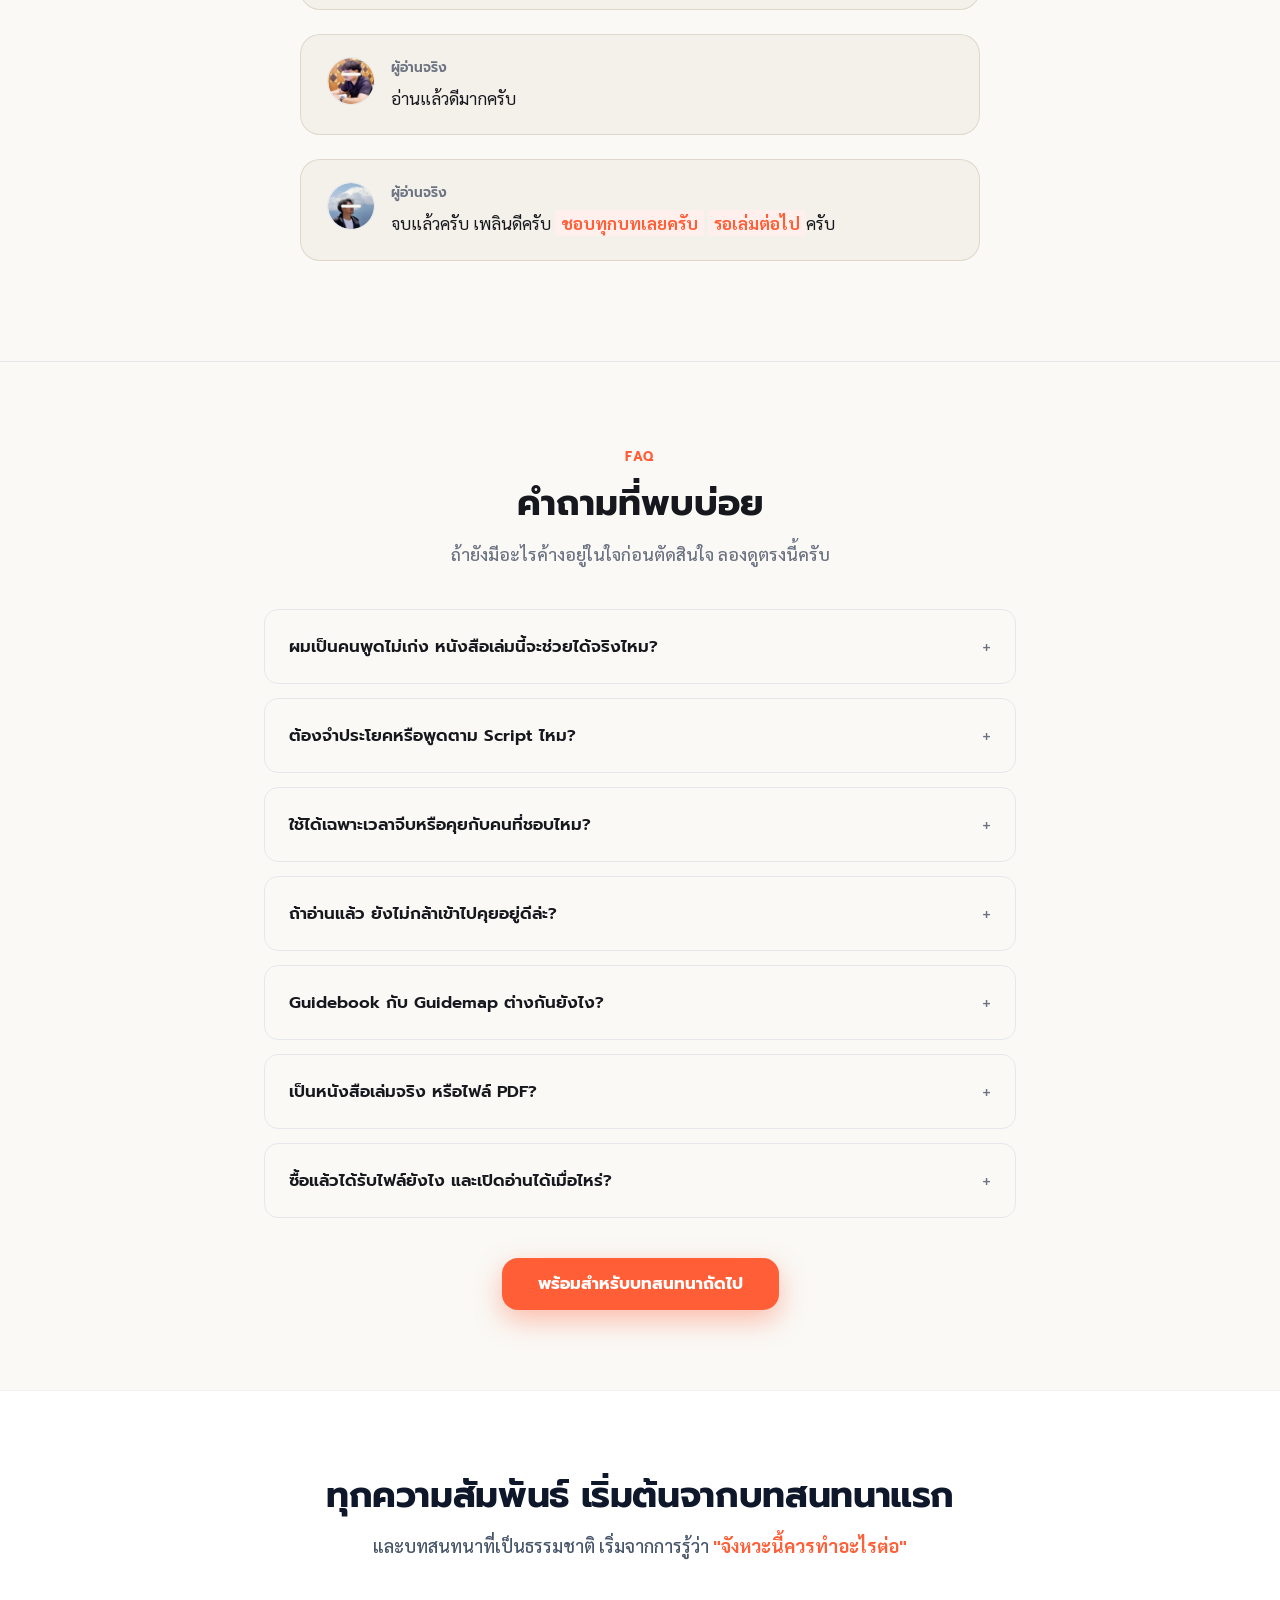
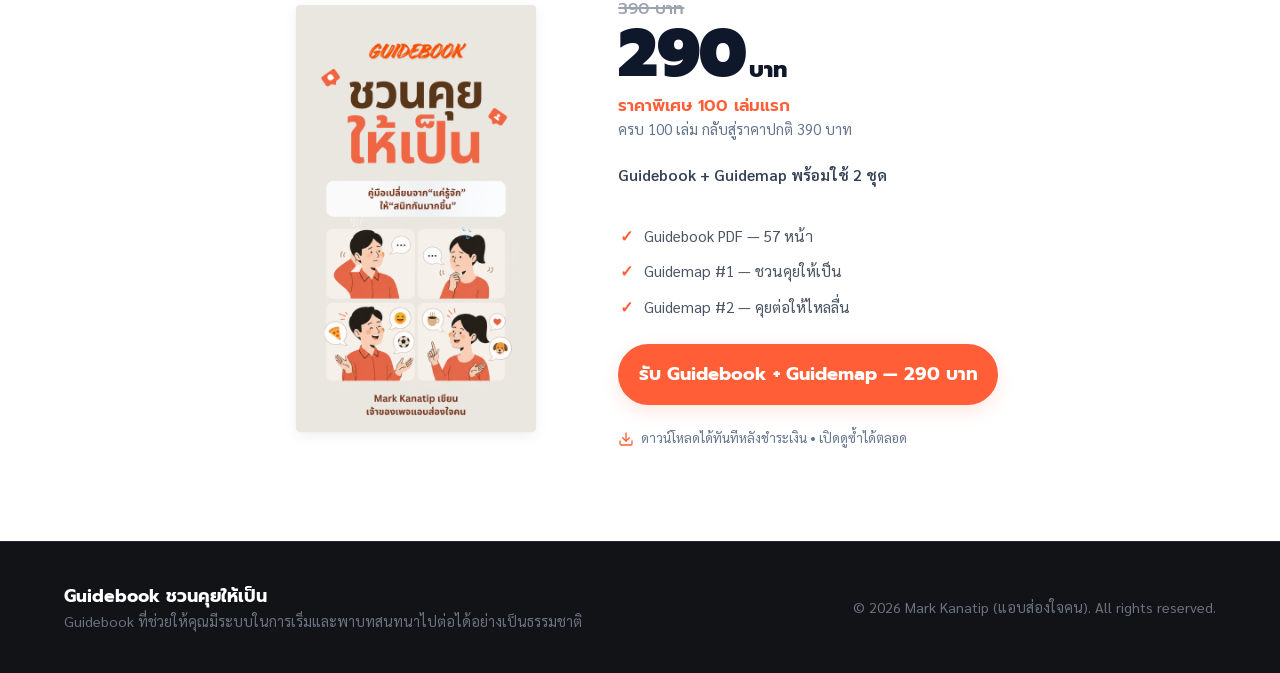
==== commit f11ad7ad: "tuiduii" ====
--- a/index.html
+++ b/index.html
@@ -285,8 +285,8 @@
             </div>
             <div class="situation-card-content">
               <h3 class="situation-card-title" style="line-height: 1.35; margin-bottom: 12px;">
-                <span style="font-size: 0.85em; font-weight: 600; color: var(--text-dark);">บางความสัมพันธ์ไม่ได้หายไปไหน</span><br>
-                <span style="font-size: 1.05em; font-weight: 800; color: var(--primary); display: inline-block; margin-top: 4px;">แค่มันยังไม่เคยได้เริ่ม</span>
+                <span style="font-size: 0.75em; font-weight: 500; color: #475569;">บางความสัมพันธ์ไม่ได้หายไปไหน</span><br>
+                <span style="font-size: 1.1em; font-weight: 800; color: var(--primary); display: inline-block; margin-top: 8px;">แค่มันยังไม่เคยได้เริ่ม</span>
               </h3>
               <p class="situation-card-desc">
                 บางโอกาสผ่านไป <br class="mobile-only-br">
@@ -310,19 +310,19 @@
         <div class="real-problem-card scroll-fade-up text-center" id="real-problem">
           <div class="real-problem-badge">THE REAL PROBLEM</div>
           
-          <h2 class="real-problem-title">
+          <h2 class="real-problem-title" style="color: #0F172A;">
             ปัญหาไม่ใช่คุณพูดไม่เก่ง<br>
-            แต่คุณยังไม่มี <strong>“ระบบ”</strong> <span class="text-keep">ในการเริ่มบทสนทนา</span>
+            แต่คุณยังไม่มี <strong style="color: var(--primary); font-weight: 800;">“ระบบ”</strong> <span class="text-keep">ในการเริ่มบทสนทนา</span>
           </h2>
           
           <div class="narrative-divider"></div>
           
           <div class="real-problem-content">
             <!-- Block 1 -->
-            <div class="rp-block">
-              <p>คนส่วนใหญ่ไม่ได้ติดที่ “พูดไม่เป็น”</p>
-              <p class="rp-connector">แต่ติดที่</p>
-              <p class="rp-key-phrase"><span class="text-keep">“ไม่รู้ว่าจังหวะต่อไปควรทำอะไร”</span></p>
+            <div class="rp-block" style="margin-bottom: 32px;">
+              <p style="font-size: clamp(1.05rem, 2.5vw, 1.15rem); color: #1E293B; font-weight: 600; margin-bottom: 8px;">คนส่วนใหญ่ไม่ได้ติดที่ “พูดไม่เป็น”</p>
+              <p style="font-size: clamp(0.9rem, 2vw, 1rem); color: #64748B; font-weight: 450; margin-bottom: 8px;">แต่ติดที่</p>
+              <p style="font-size: clamp(1.25rem, 3.5vw, 1.55rem); color: #0F172A; font-weight: 700; margin: 0; line-height: 1.4;">“ไม่รู้ว่า<span style="color: var(--primary);">จังหวะต่อไป</span>ควรทำอะไร”</p>
             </div>
 
             <!-- Block 3: Final Statement -->
@@ -330,7 +330,7 @@
               
               <!-- LEVEL 1 -->
               <p style="font-size: clamp(0.95rem, 2vw, 1.05rem); color: #64748B; font-weight: 500; margin-bottom: 8px;">
-                Guidebook เล่มนี้จึงไม่ได้ให้ประโยคสำเร็จรูป
+                Guidebook เล่มนี้จึงไม่ได้ให้<span style="font-weight: 600; color: #334155;">ประโยคสำเร็จรูป</span>
               </p>
               
               <!-- LEVEL 2 -->
@@ -347,8 +347,8 @@
               
               <!-- SUPPORTING BENEFIT -->
               <p style="font-size: clamp(0.95rem, 2vw, 1.05rem); color: #475569; font-weight: 450; line-height: 1.6; margin: 0;">
-                เพื่อช่วยให้คุณเห็นว่า ตอนนี้อยู่จังหวะไหน<br class="mobile-only-br">
-                <span class="desktop-only-inline"> </span>และควรพาบทสนทนาไปทางไหนต่อ
+                เพื่อช่วยให้คุณเห็นว่า <span style="font-weight: 600; color: #1E293B;">ตอนนี้อยู่จังหวะไหน</span><br class="mobile-only-br">
+                <span class="desktop-only-inline"> </span>และควร<span style="font-weight: 600; color: #1E293B;">พาบทสนทนาไปทางไหนต่อ</span>
               </p>
               
             </div>
@@ -361,9 +361,9 @@
                   <span style="color: var(--primary); font-weight: 700; display: inline-block; margin-top: 2px;">มีบริบทและเรื่องราวของตัวเองเสมอ</span>
                 </p>
               </div>
-              <p class="philosophy-thought-2 desk-bottom-statement" style="line-height: 1.5;">
+              <p class="philosophy-thought-2 desk-bottom-statement" style="line-height: 1.5; color: #475569;">
                 ระบบมีไว้ <span style="color: var(--primary); font-weight: 700;">ช่วยให้เห็นทาง</span><br>
-                ไม่ใช่กำหนด<span class="keep-together">คำพูดแทนคุณ</span>
+                <span style="font-weight: 600; color: #1E293B;">ไม่ใช่กำหนด<span class="keep-together">คำพูดแทนคุณ</span></span>
               </p>
             </div>
           </div>
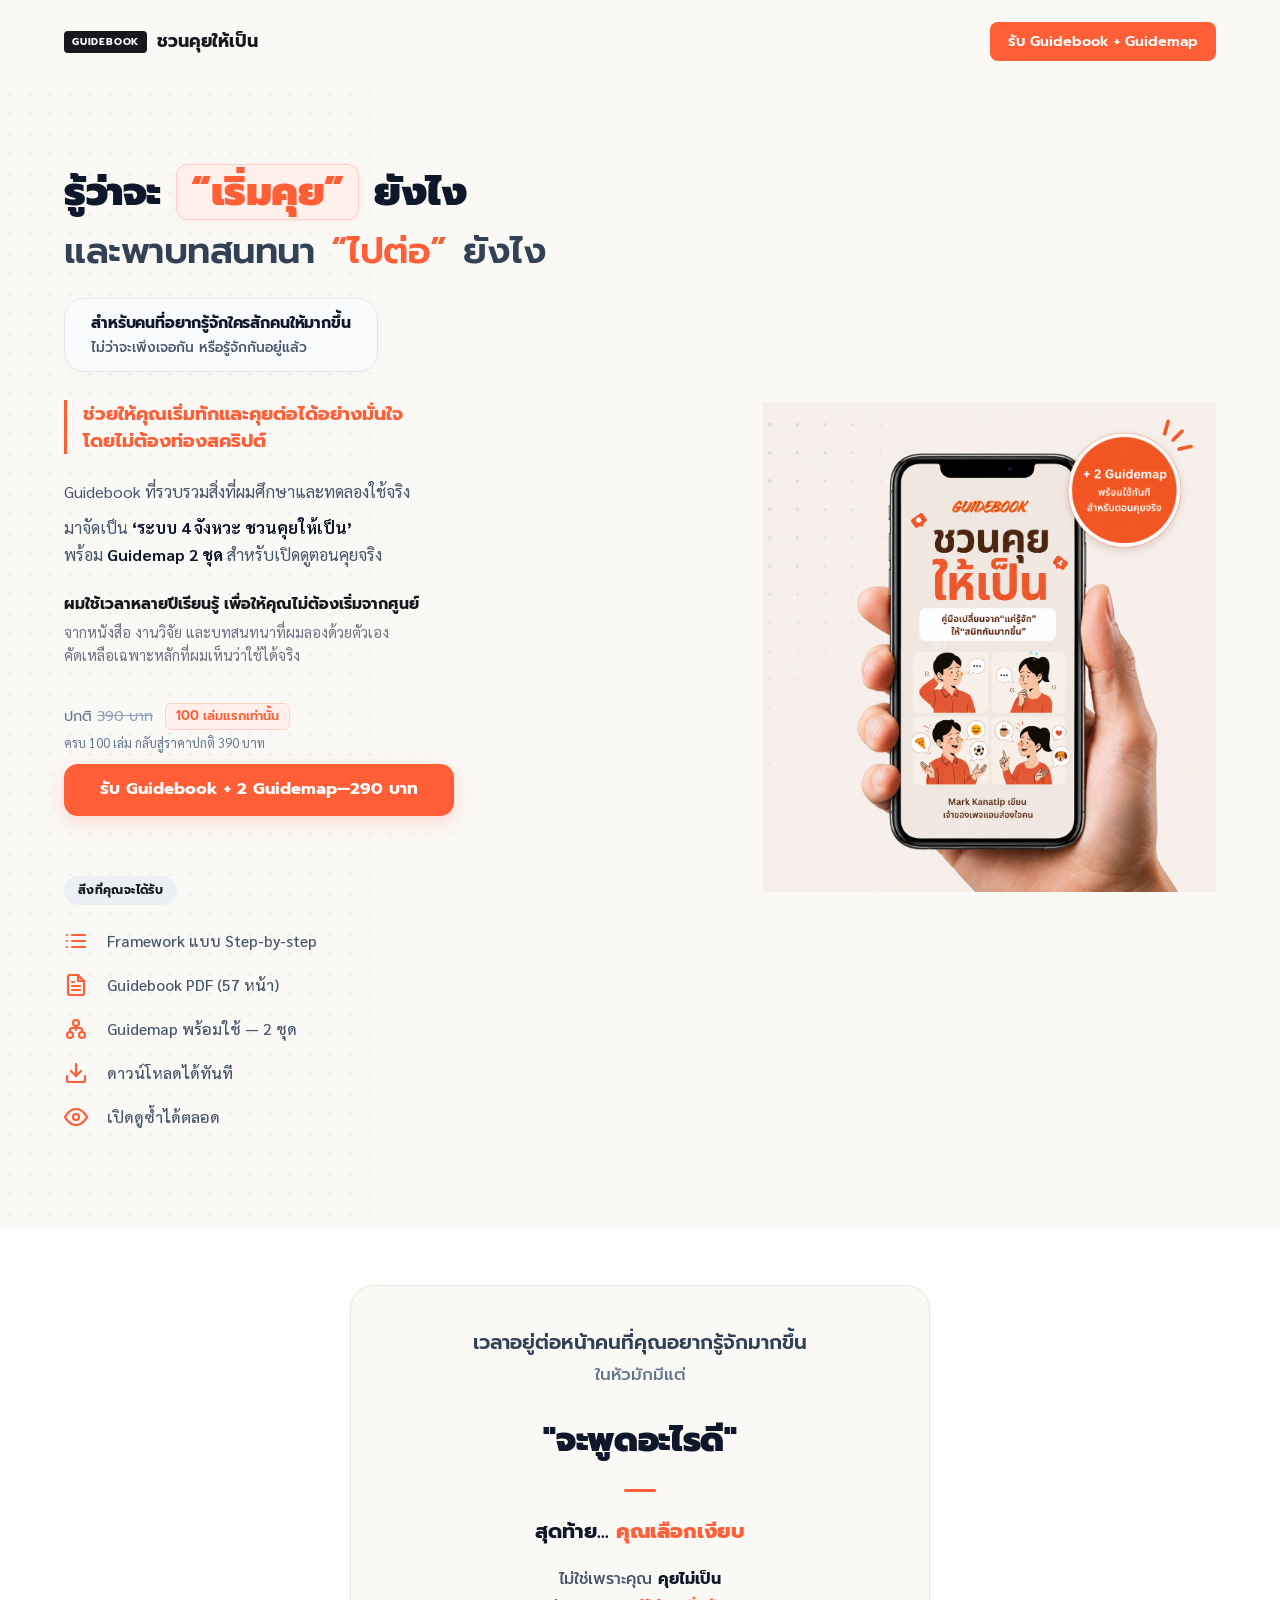
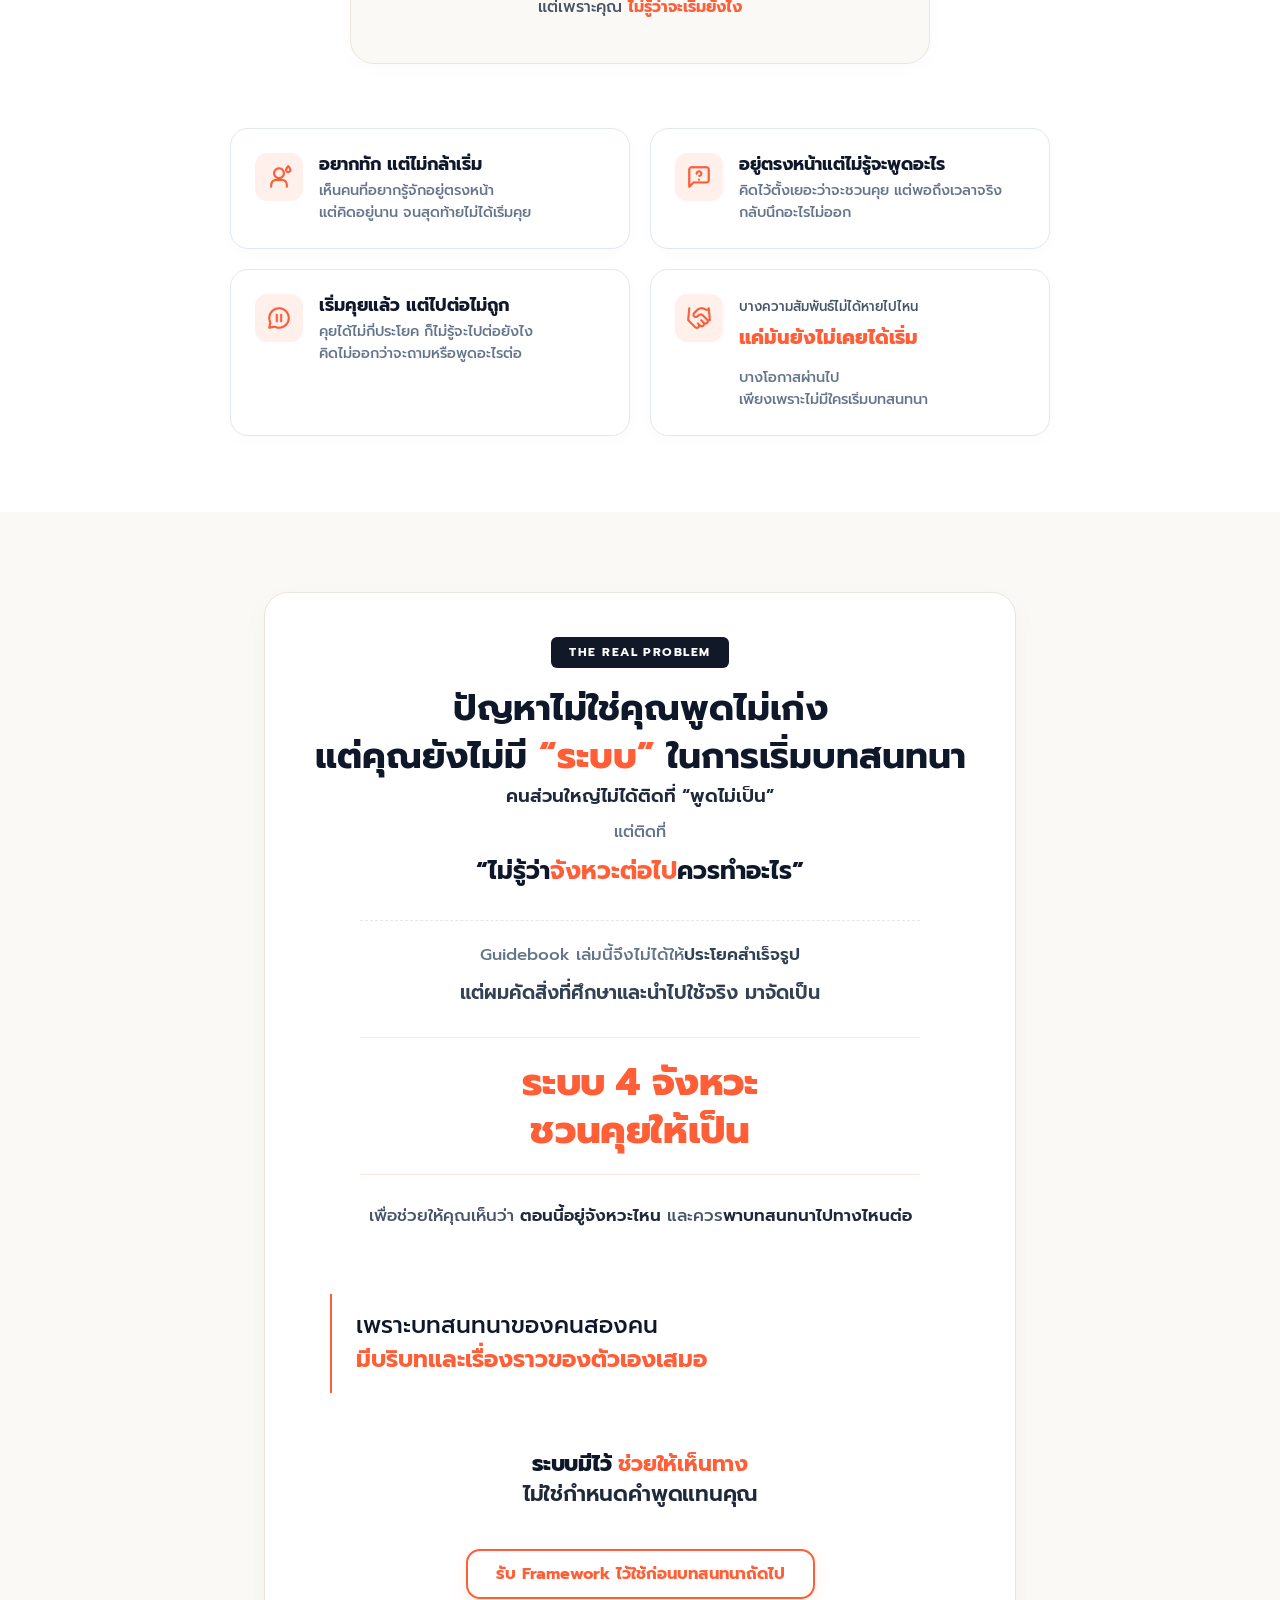
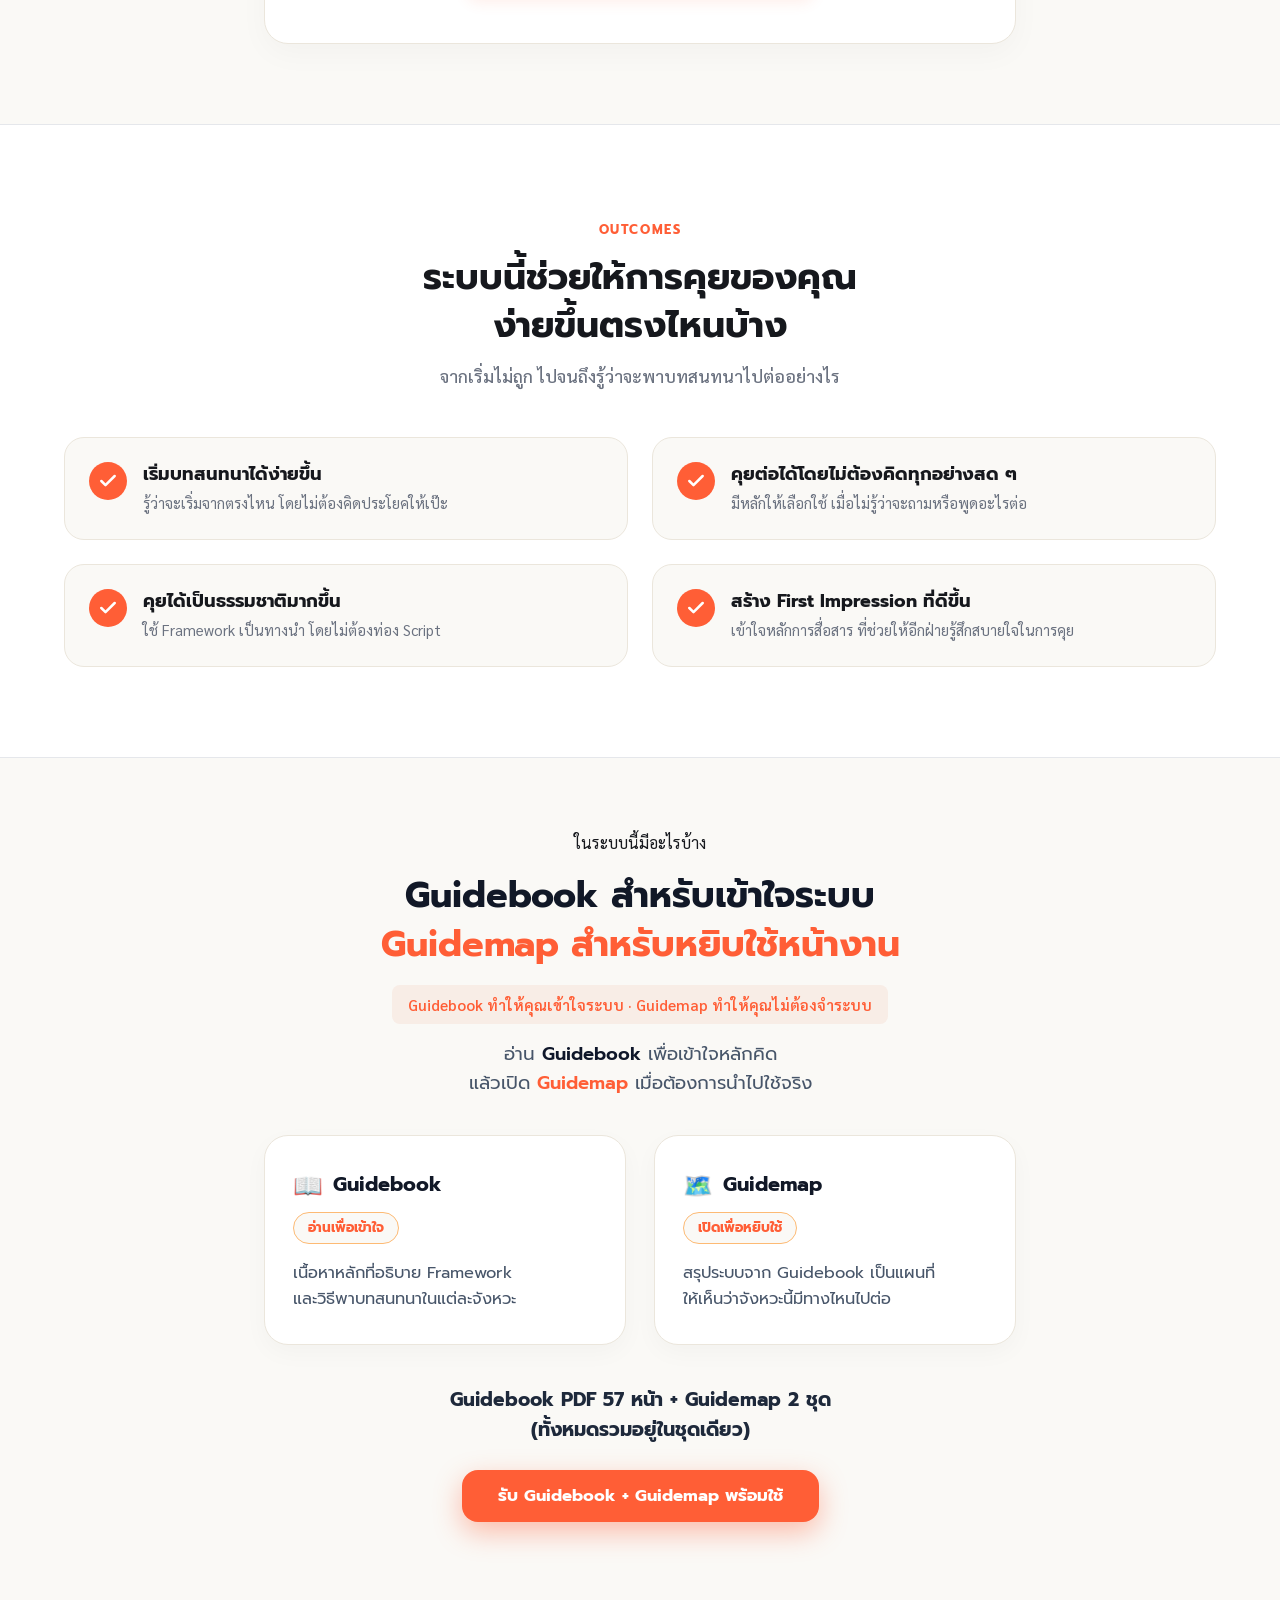
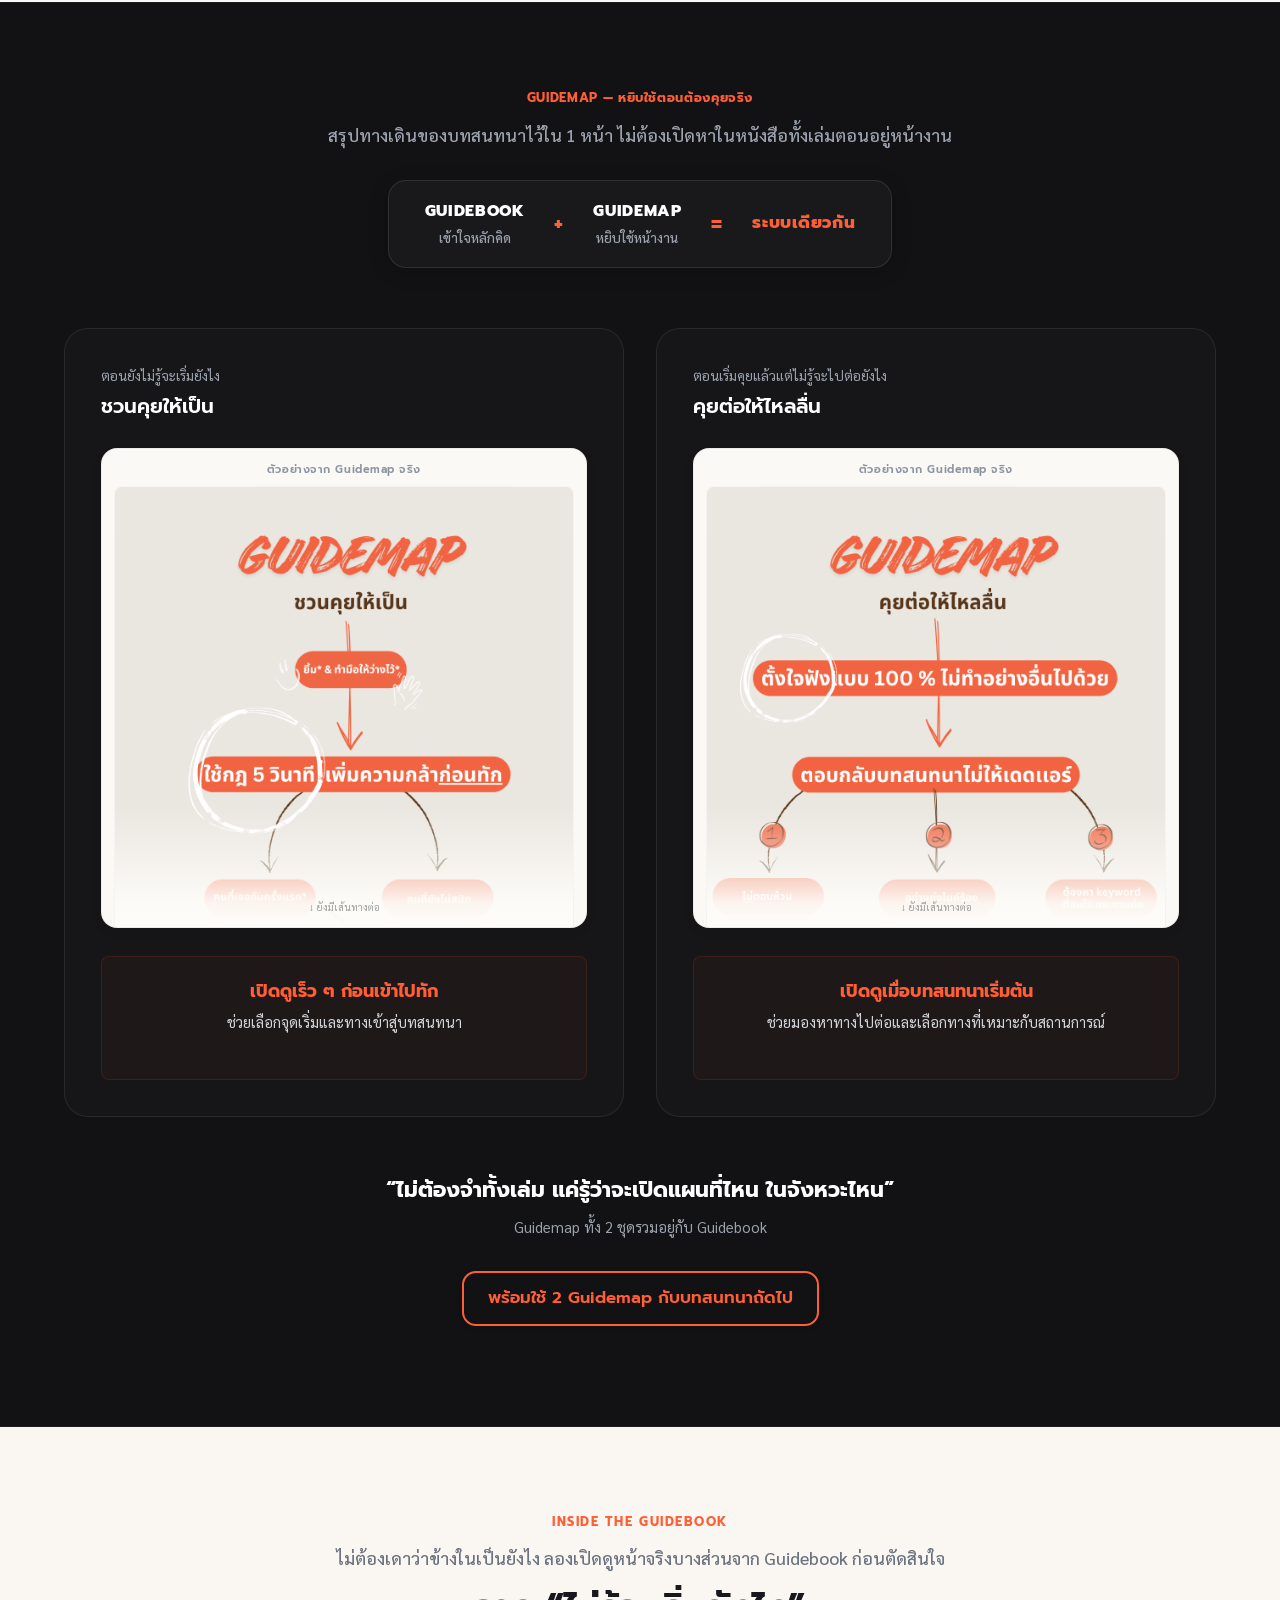
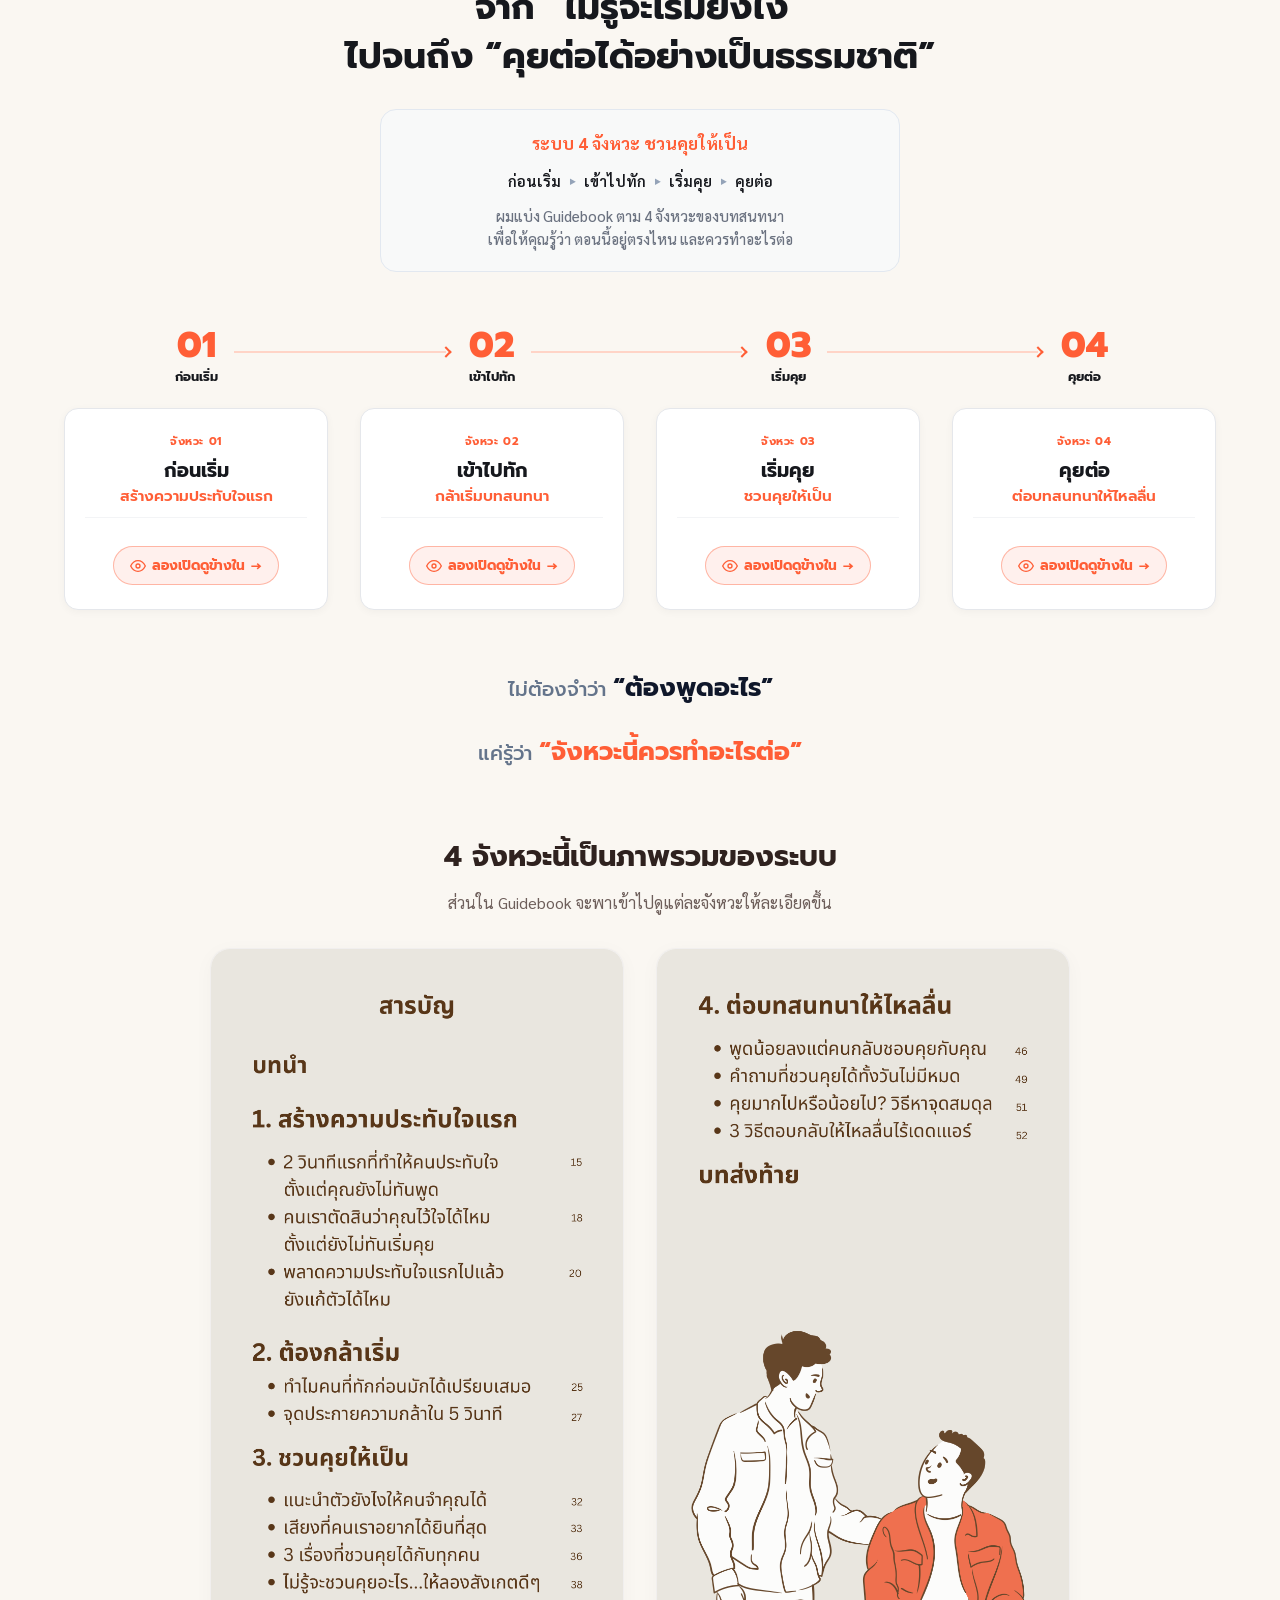
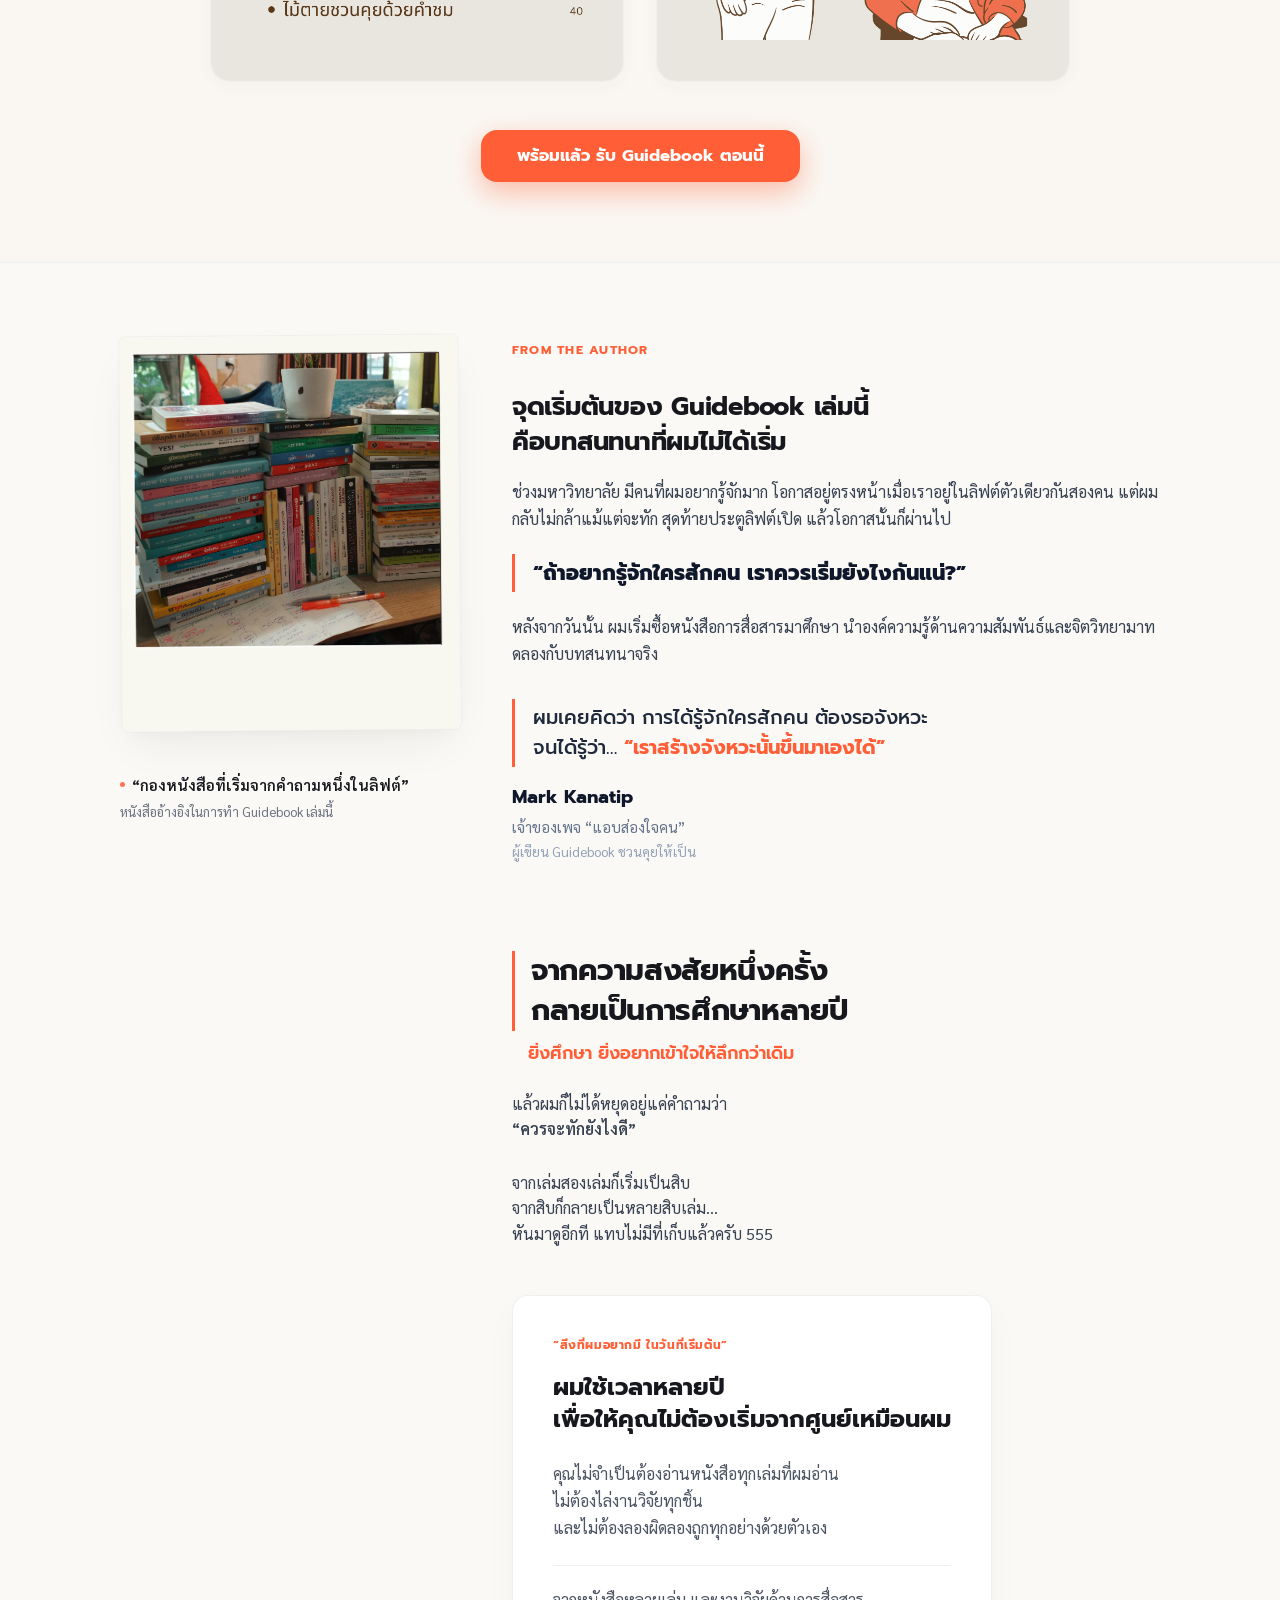
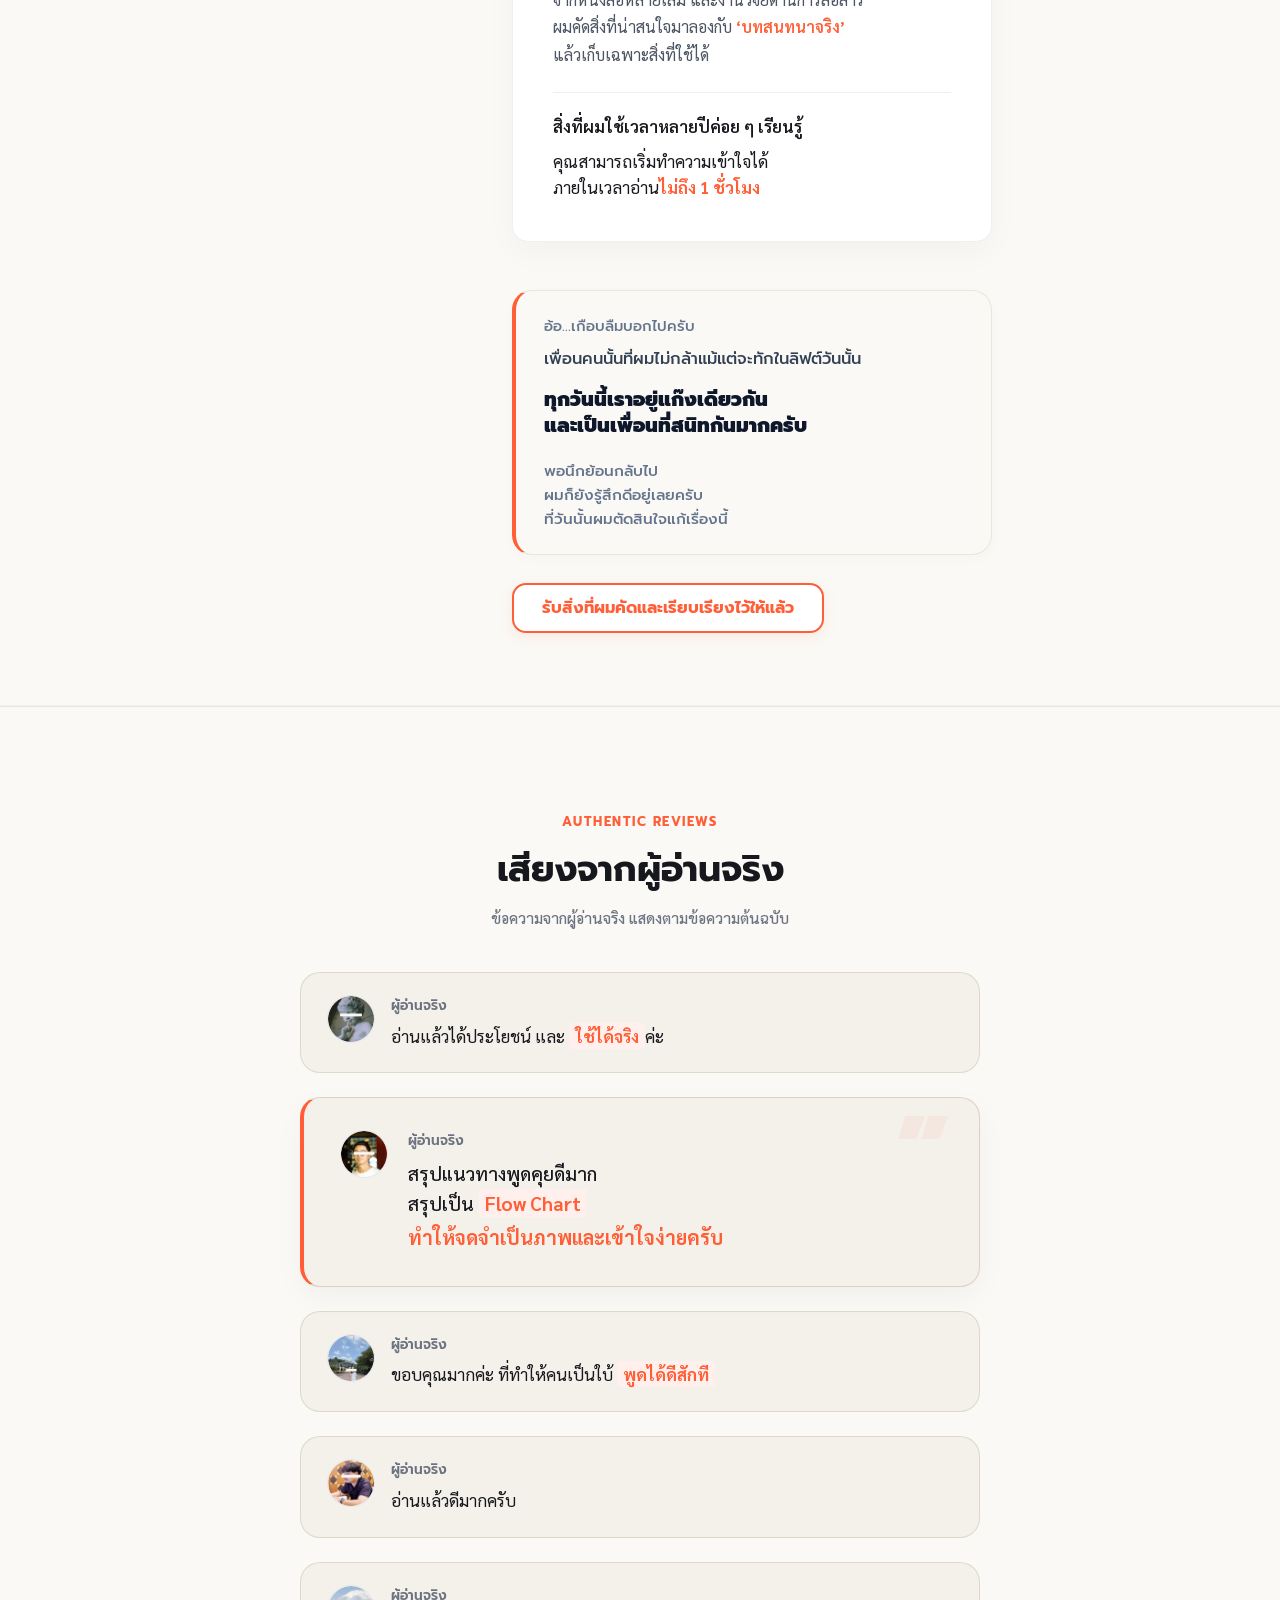
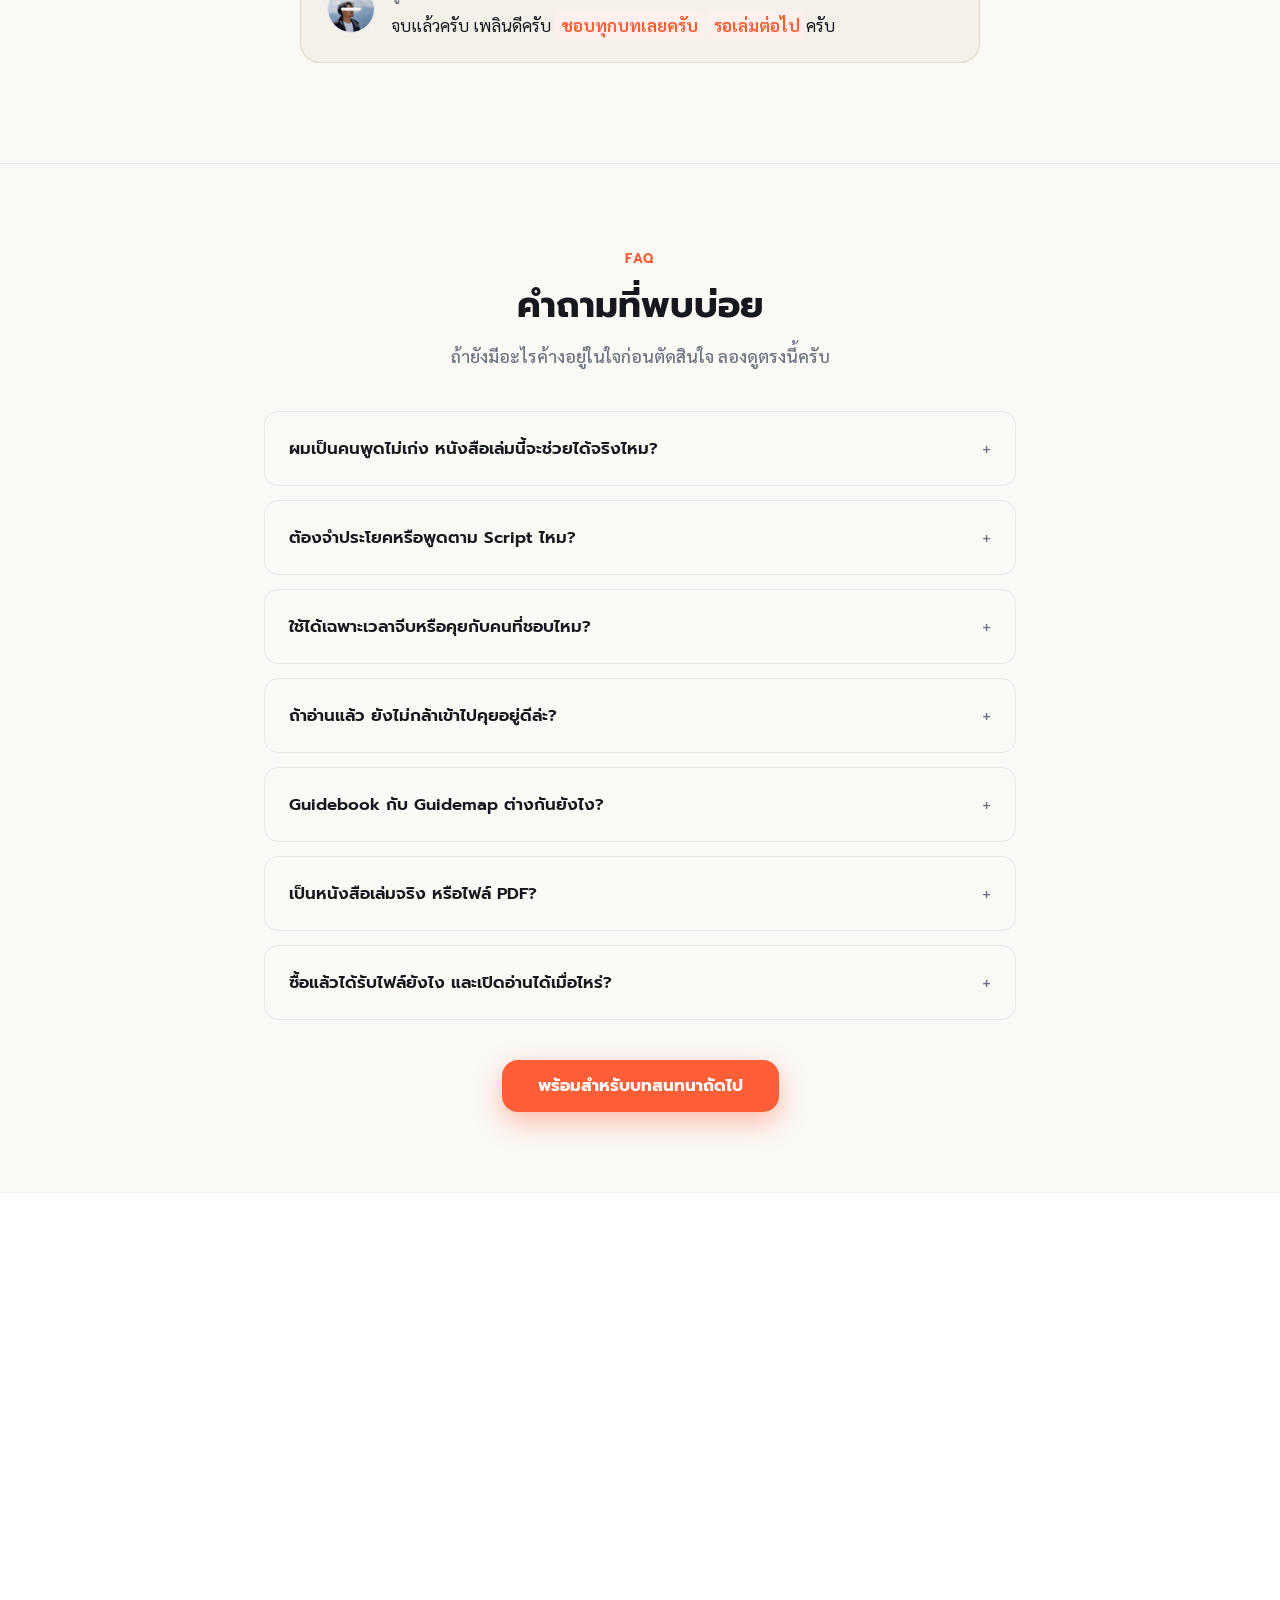
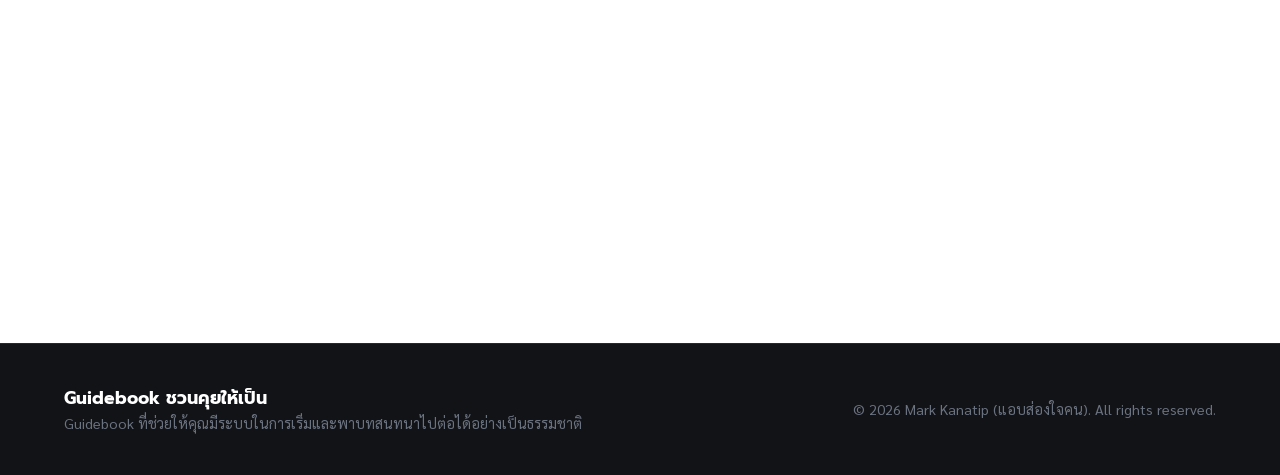
==== commit a8037c8f: "gg" ====
--- a/index.html
+++ b/index.html
@@ -400,7 +400,7 @@
             </div>
             <div class="outcome-content">
               <h3>เริ่มบทสนทนาได้ง่ายขึ้น</h3>
-              <p>ลดความลังเล<br>และรู้ว่าจะเริ่มคุยยังไง</p>
+              <p>รู้ว่าจะเริ่มจากตรงไหน <br class="mobile-only-br">โดยไม่ต้องคิดประโยคให้เป๊ะ</p>
             </div>
           </div>
 
@@ -412,8 +412,8 @@
               </svg>
             </div>
             <div class="outcome-content">
-              <h3>รู้ว่าจังหวะต่อไปควรทำอะไร</h3>
-              <p>ไม่ต้องคิดทุกอย่างสด ๆ เพราะเห็นทางเลือก<span class="text-keep">ในแต่ละจังหวะของบทสนทนา</span></p>
+              <h3>คุยต่อได้โดยไม่ต้องคิดทุกอย่างสด ๆ</h3>
+              <p>มีหลักให้เลือกใช้ <br class="mobile-only-br">เมื่อไม่รู้ว่าจะถามหรือ<span class="keep-together">พูดอะไรต่อ</span></p>
             </div>
           </div>
 
@@ -425,8 +425,8 @@
               </svg>
             </div>
             <div class="outcome-content">
-              <h3>ลดช่วงที่บทสนทนาสะดุด</h3>
-              <p>รู้ว่าจะถามต่อยังไง<br>และพาบทสนทนาไปต่อได้</p>
+              <h3>คุยได้เป็นธรรมชาติมากขึ้น</h3>
+              <p>ใช้ Framework เป็นทางนำ <br class="mobile-only-br">โดยไม่ต้องท่อง Script</p>
             </div>
           </div>
 
@@ -438,34 +438,8 @@
               </svg>
             </div>
             <div class="outcome-content">
-              <h3>พาบทสนทนาไปต่ออย่างเป็นธรรมชาติ</h3>
-              <p>คุยเป็นตัวเอง <span class="text-keep">โดยไม่ต้องท่อง Script</span></p>
-            </div>
-          </div>
-
-          <!-- Card 5 -->
-          <div class="outcome-card">
-            <div class="outcome-check-icon">
-              <svg width="20" height="20" viewBox="0 0 24 24" fill="none" stroke="#ffffff" stroke-width="3" stroke-linecap="round" stroke-linejoin="round">
-                <polyline points="20 6 9 17 4 12"></polyline>
-              </svg>
-            </div>
-            <div class="outcome-content">
               <h3>สร้าง First Impression ที่ดีขึ้น</h3>
-              <p>เรียนรู้หลักการสื่อสาร<br>ที่ช่วยให้อีกฝ่ายรู้สึกสบายใจ <span class="keep-together">และอยากคุยต่อ</span></p>
-            </div>
-          </div>
-
-          <!-- Card 6 -->
-          <div class="outcome-card">
-            <div class="outcome-check-icon">
-              <svg width="20" height="20" viewBox="0 0 24 24" fill="none" stroke="#ffffff" stroke-width="3" stroke-linecap="round" stroke-linejoin="round">
-                <polyline points="20 6 9 17 4 12"></polyline>
-              </svg>
-            </div>
-            <div class="outcome-content">
-              <h3>เปิดทางให้ความสัมพันธ์พัฒนาต่อ</h3>
-              <p>จากบทสนทนาแรก<br>ไปสู่การรู้จักกันมากขึ้น</p>
+              <p>เข้าใจหลักการสื่อสาร <br class="mobile-only-br">ที่ช่วยให้อีกฝ่ายรู้สึกสบายใจ<span class="keep-together">ในการคุย</span></p>
             </div>
           </div>
         </div>
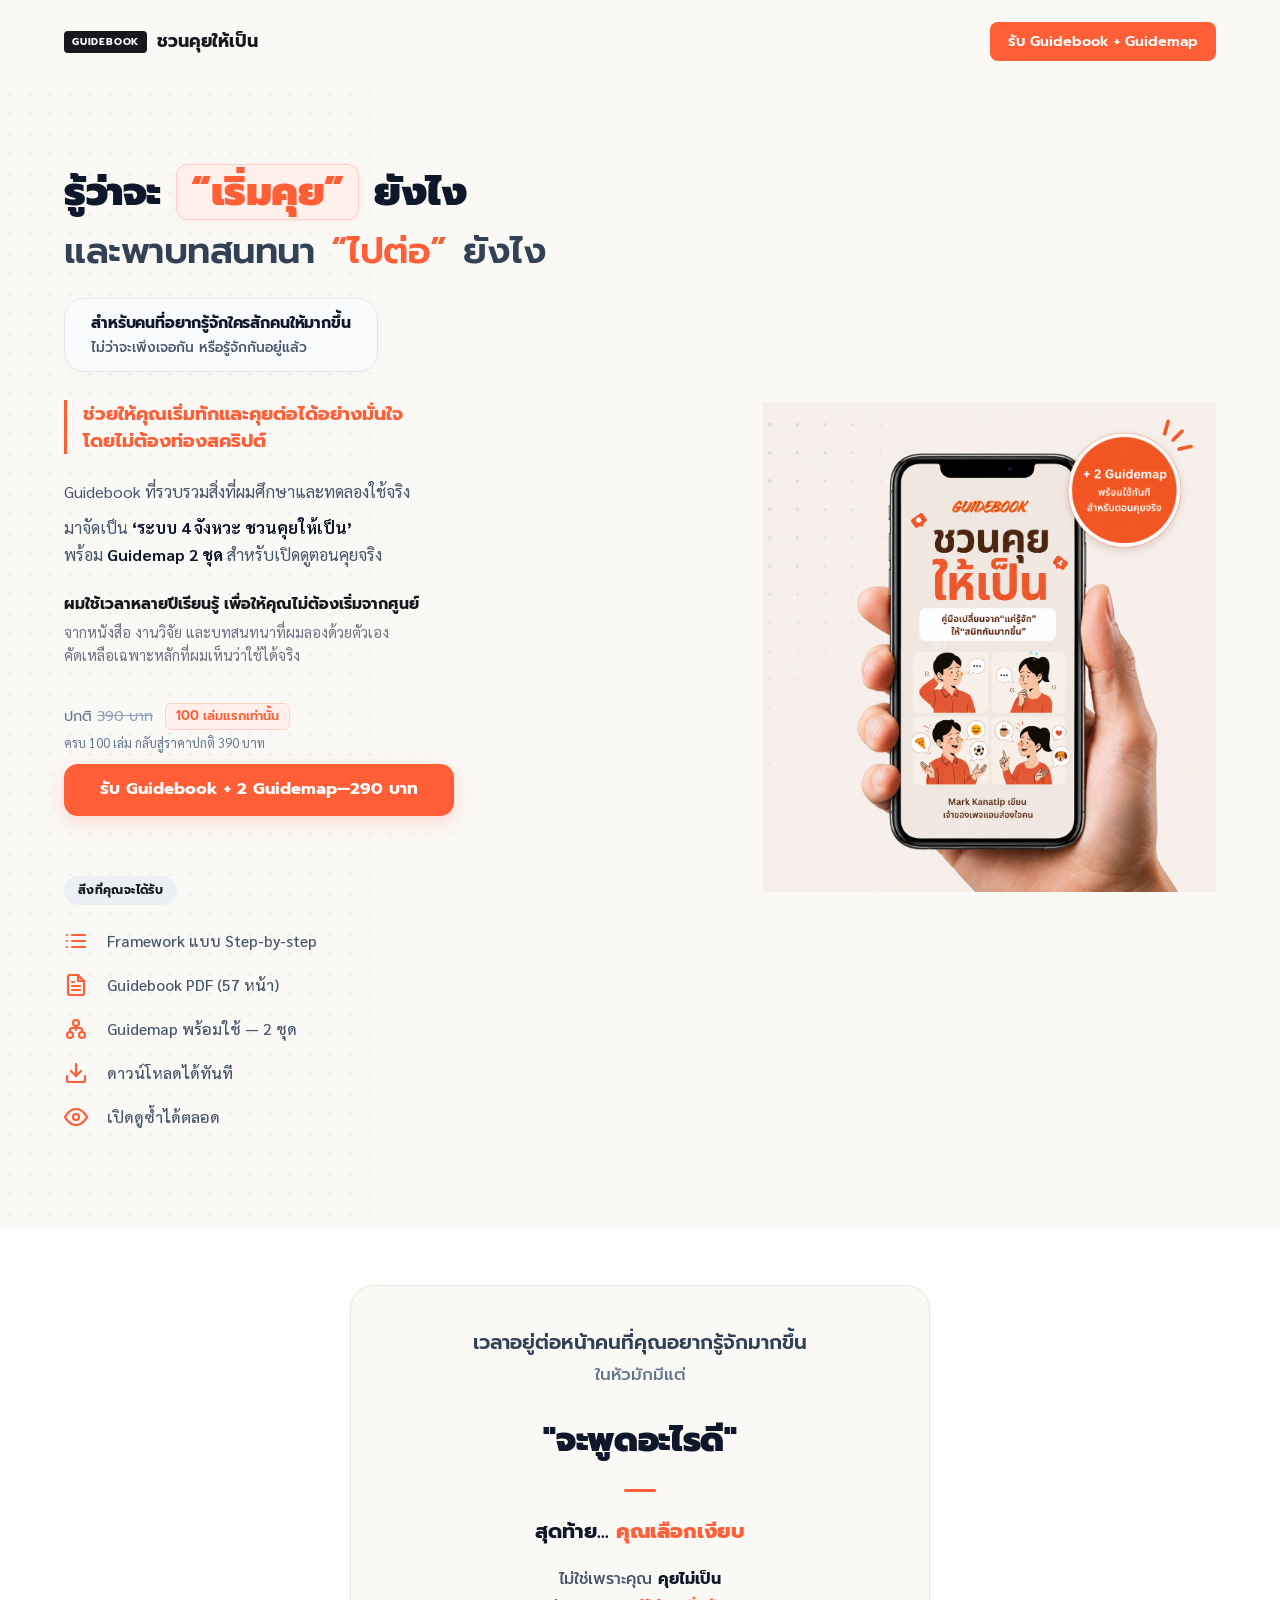
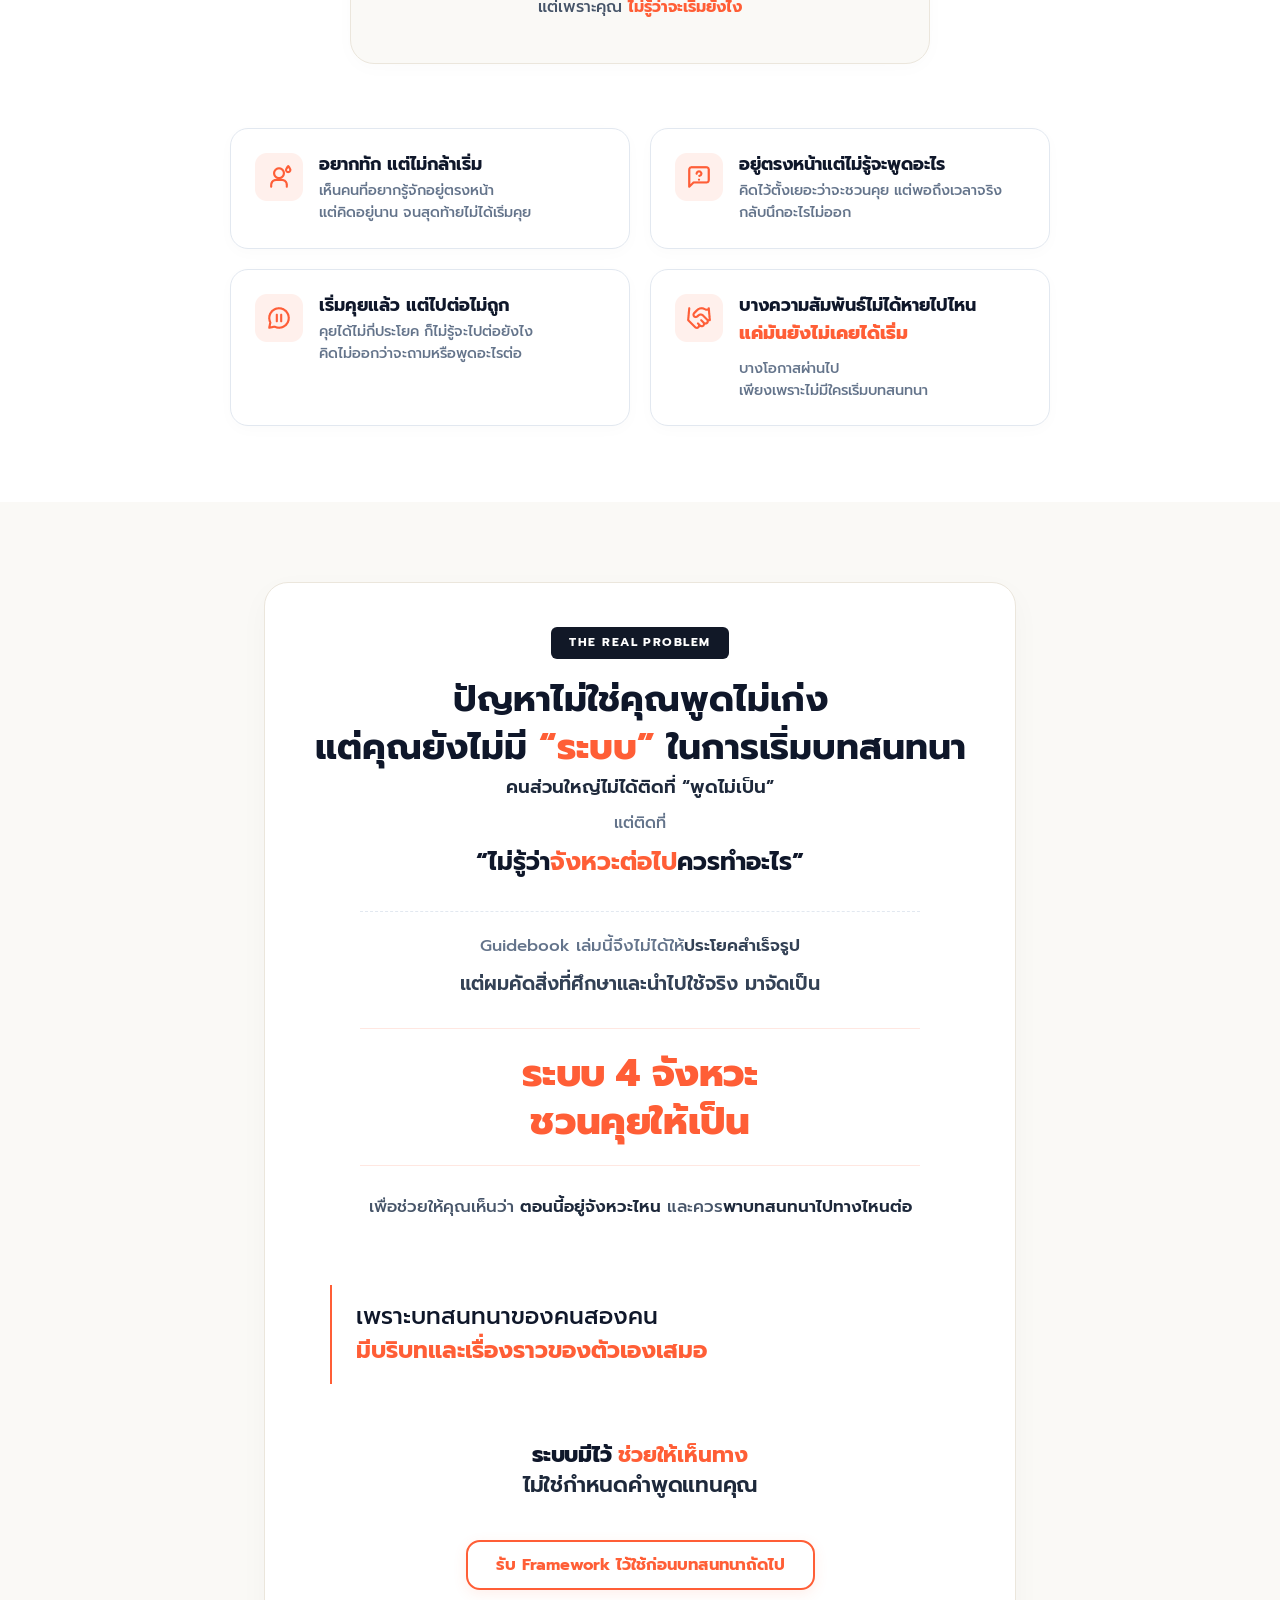
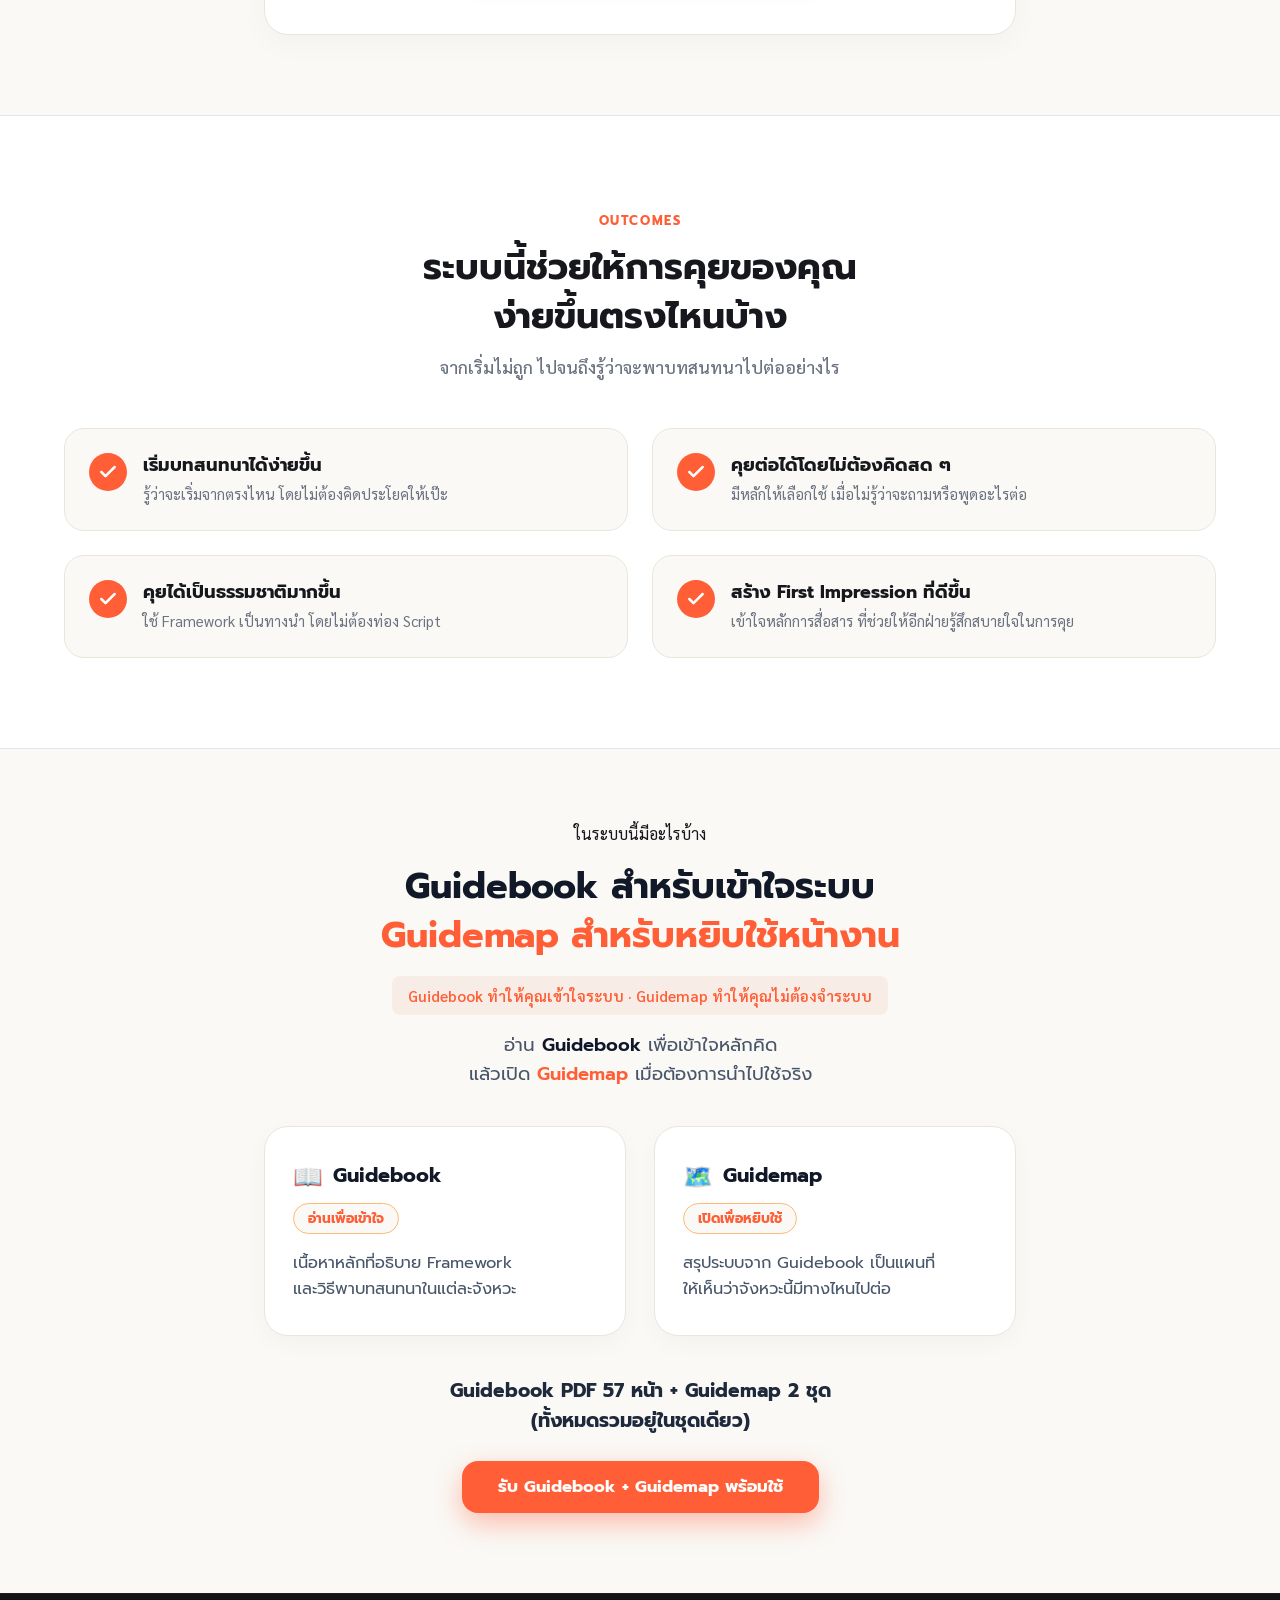
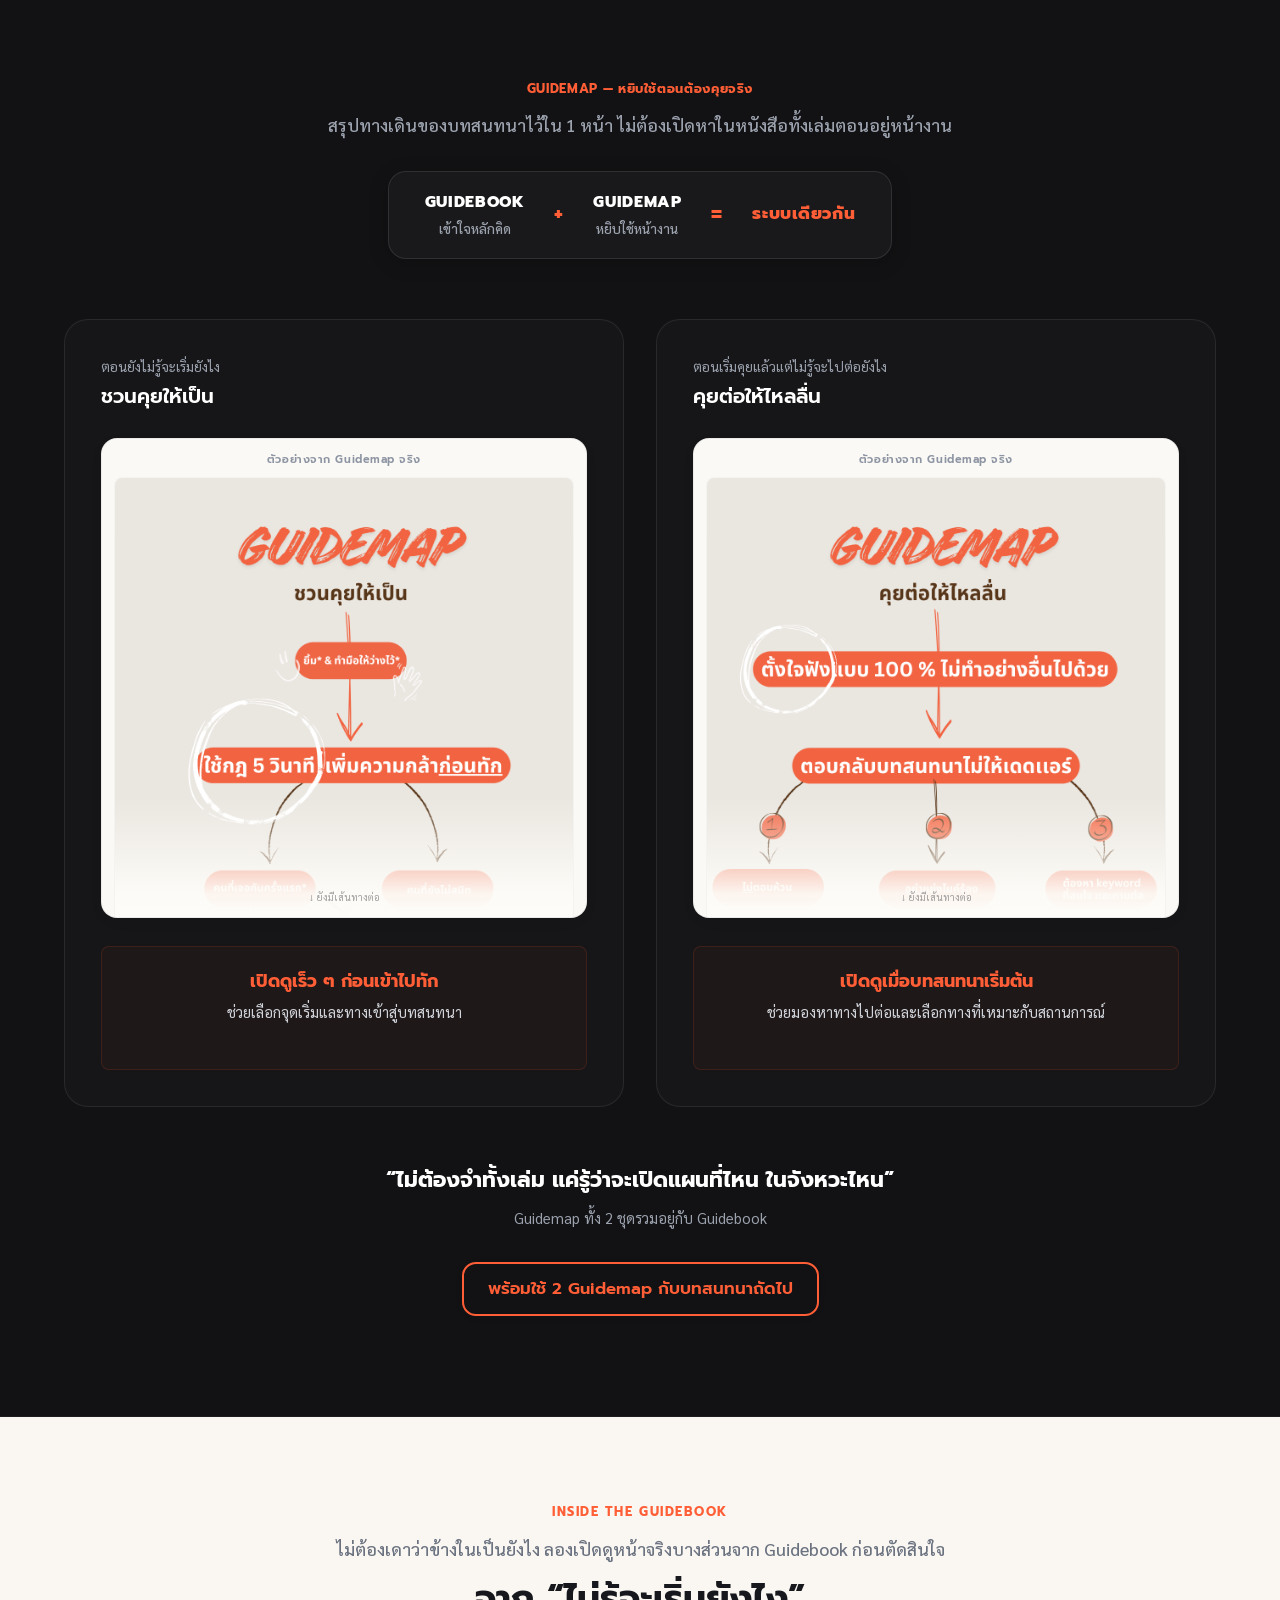
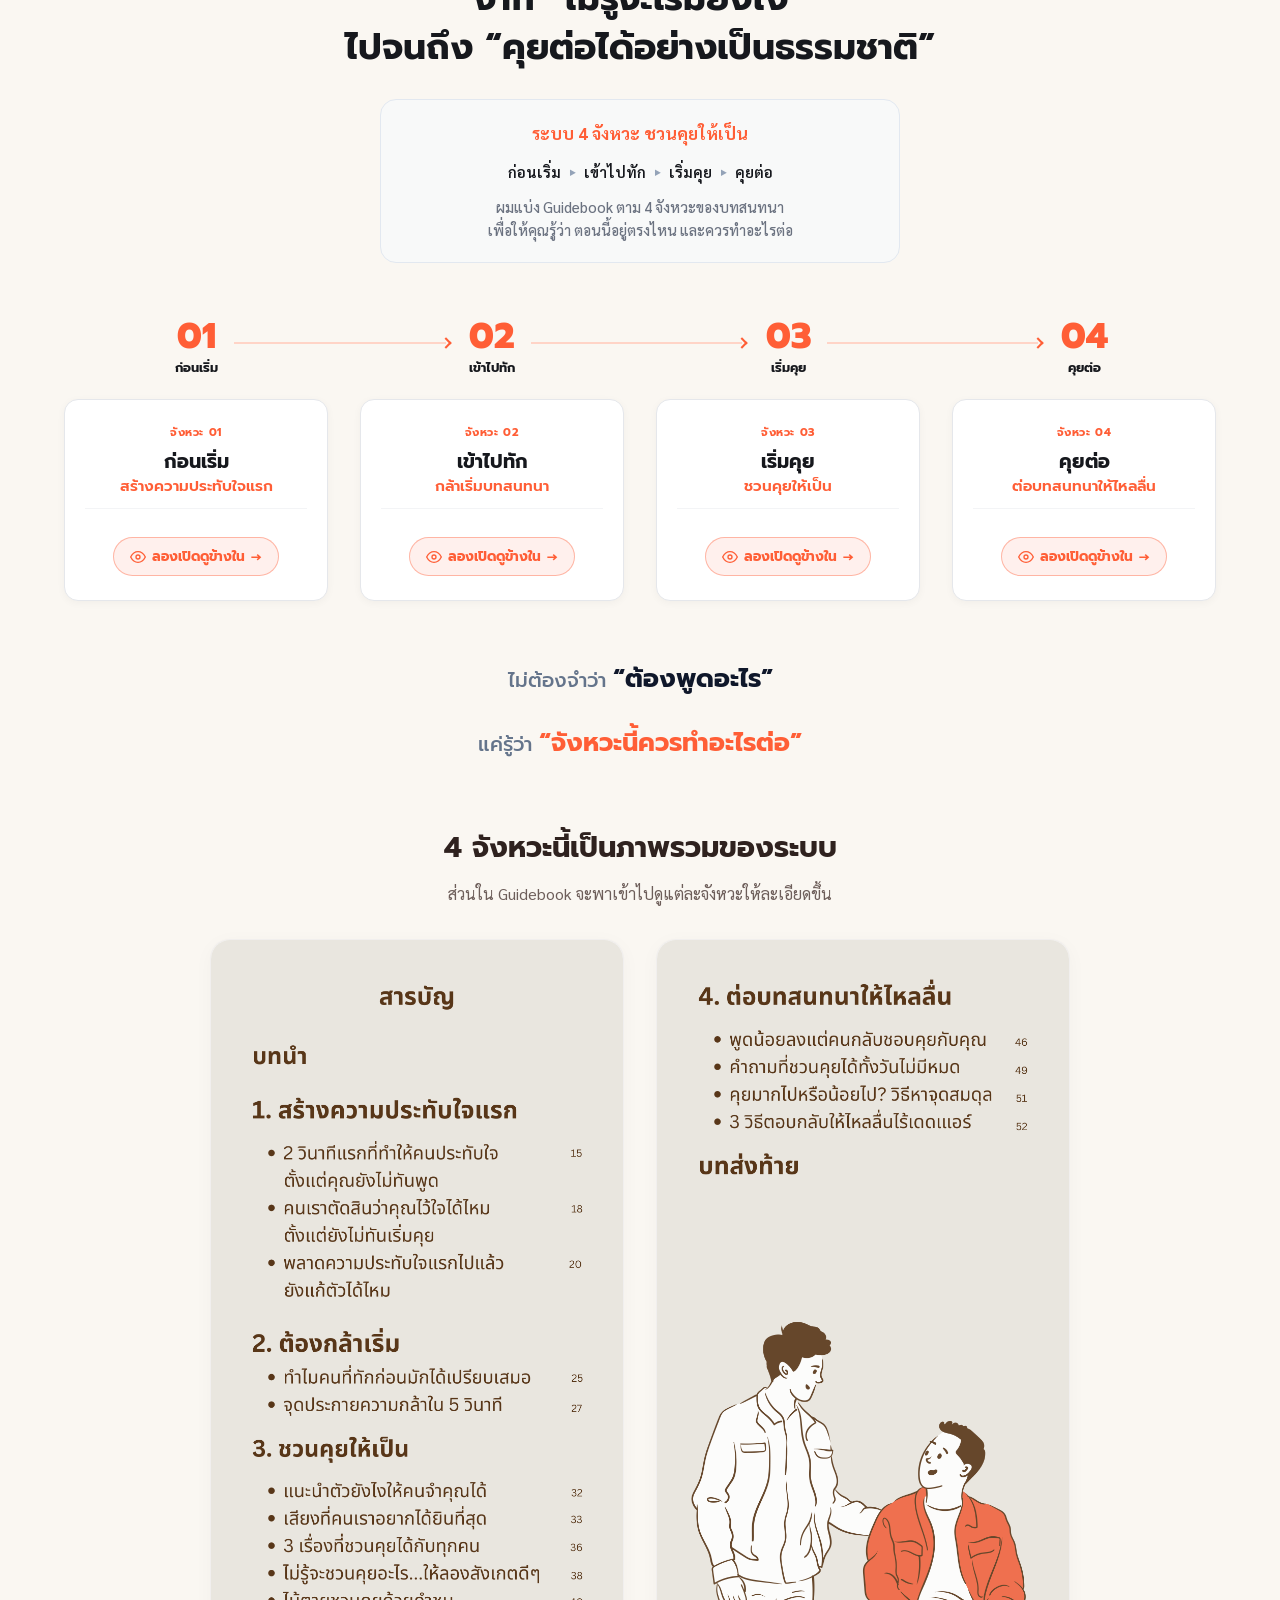
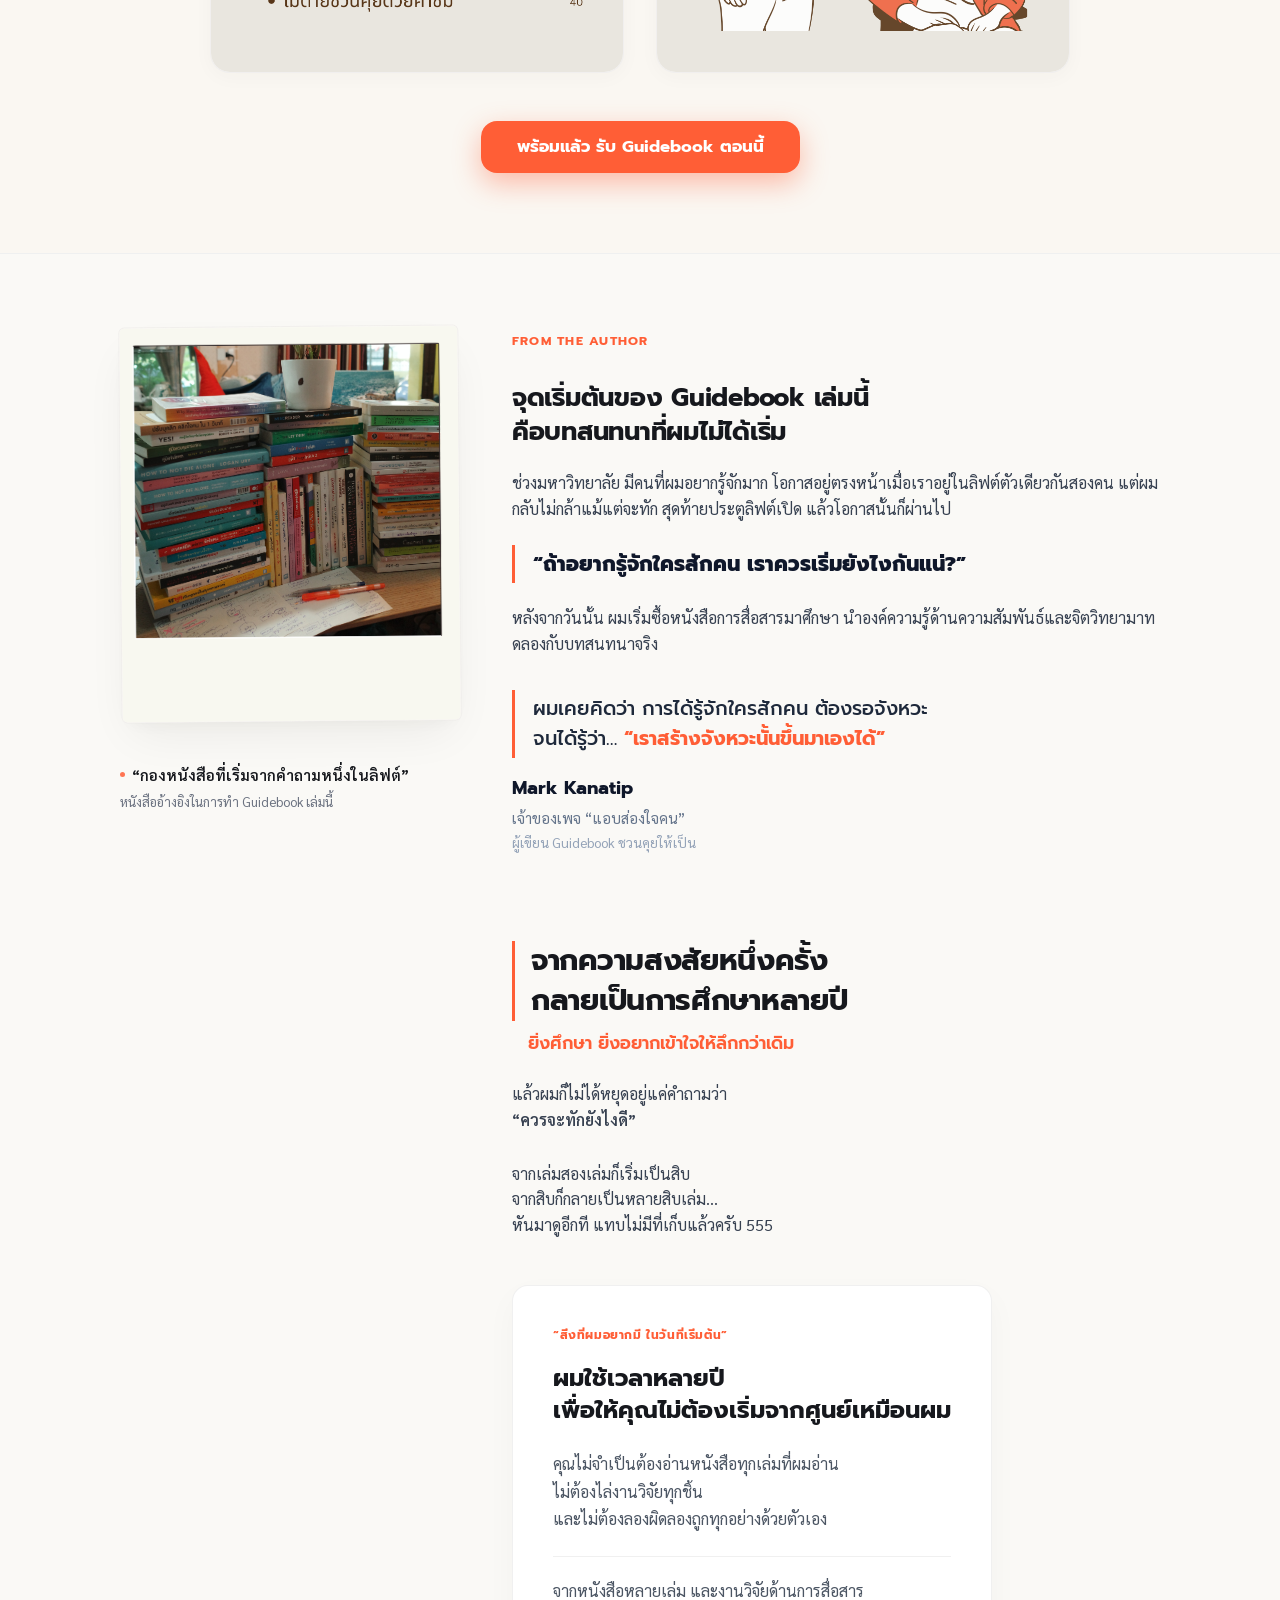
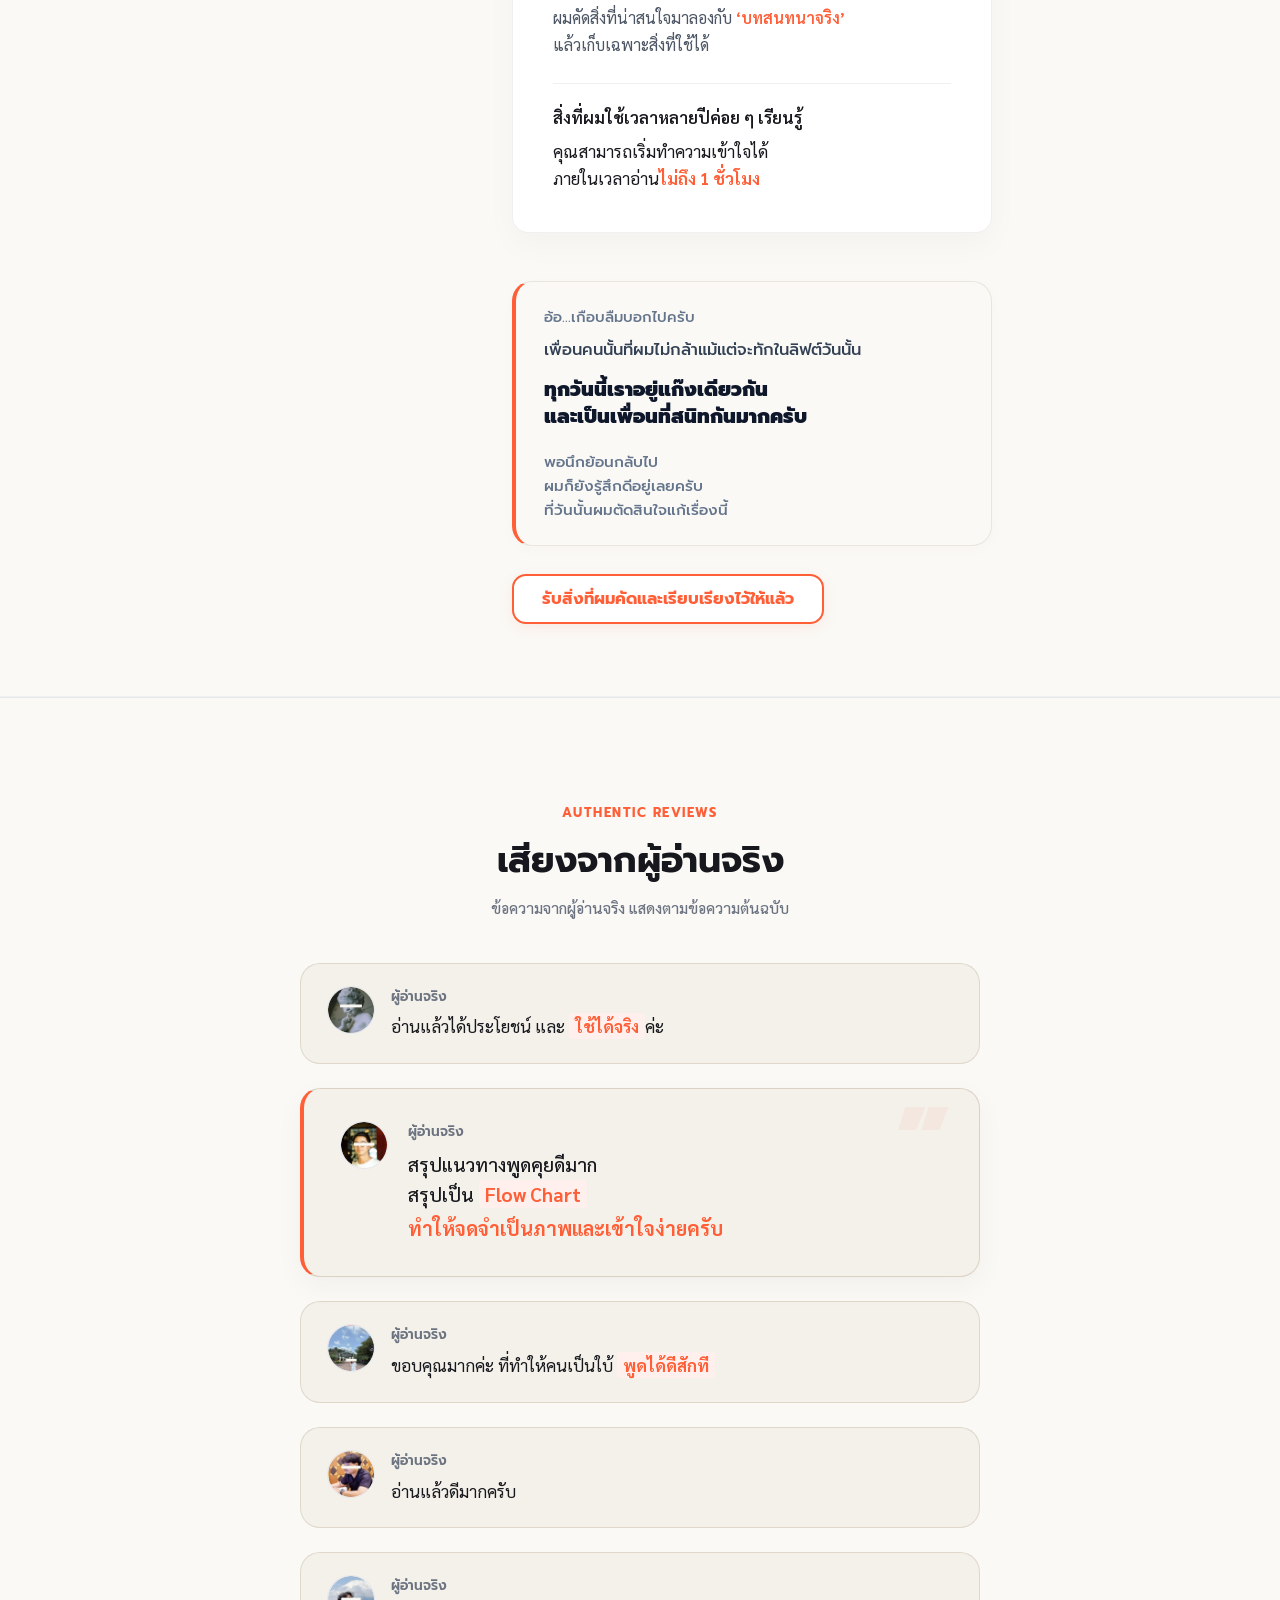
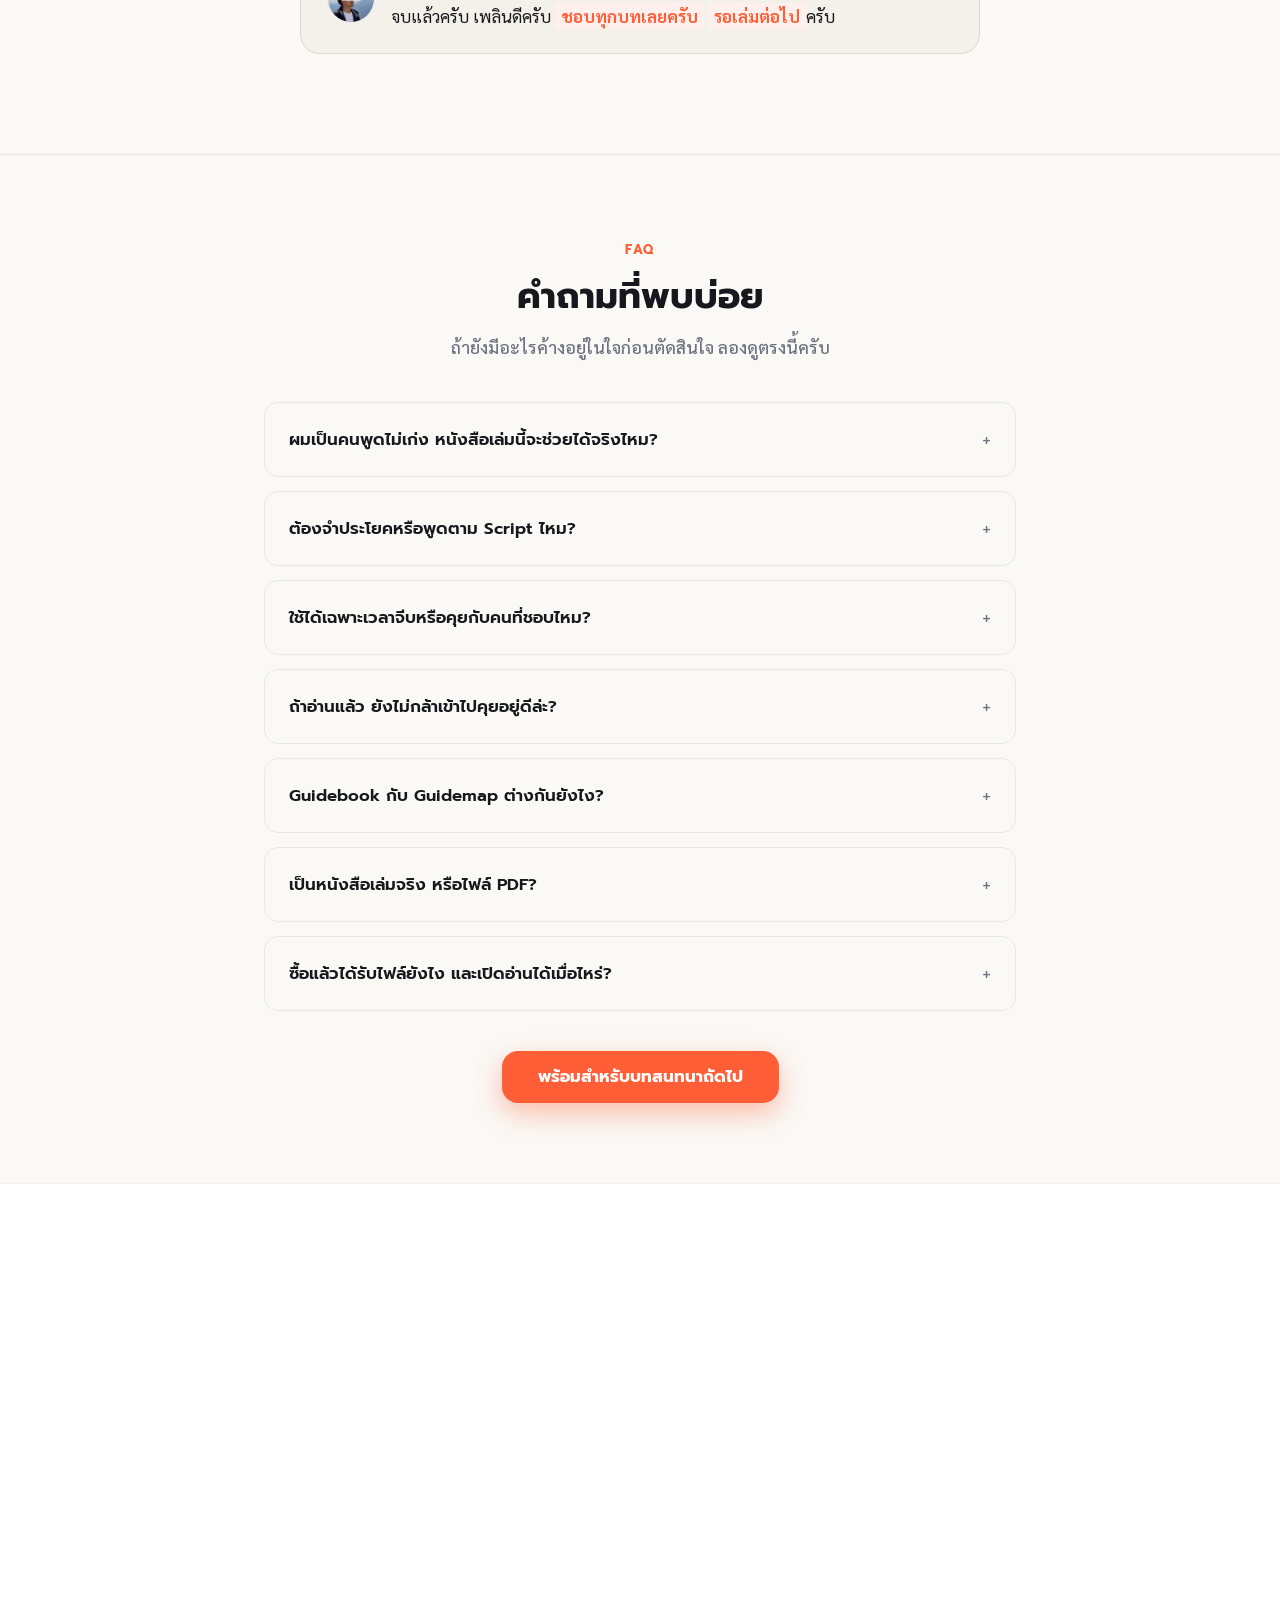
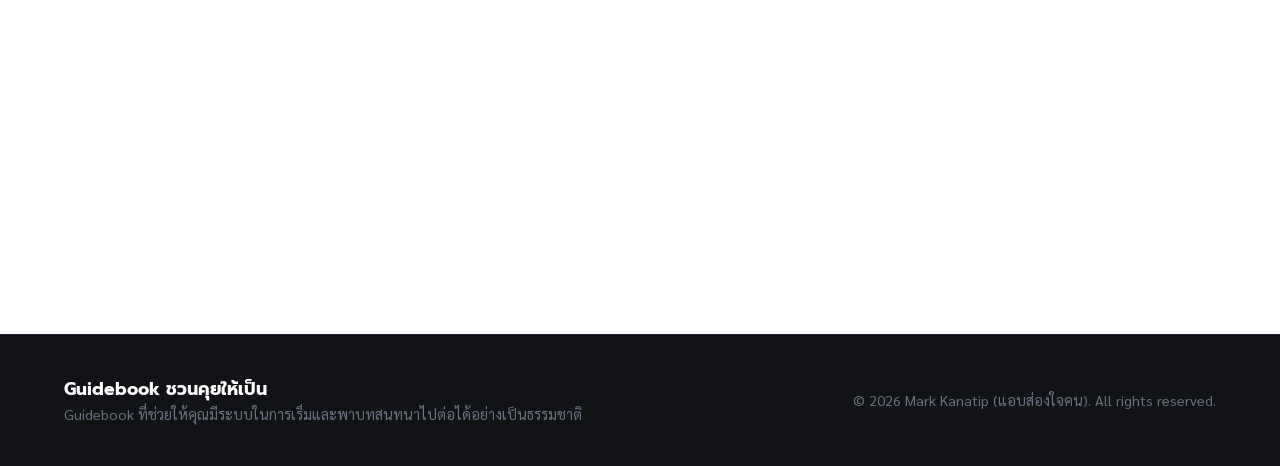
==== commit eea27f05: "Tuiduiii" ====
--- a/index.html
+++ b/index.html
@@ -284,9 +284,9 @@
               <img src="assets/icon-4.png" alt="ความสัมพันธ์ไม่เคยได้เริ่ม" class="situation-icon-img" width="48" height="48">
             </div>
             <div class="situation-card-content">
-              <h3 class="situation-card-title" style="line-height: 1.35; margin-bottom: 12px;">
-                <span style="font-size: 0.75em; font-weight: 500; color: #475569;">บางความสัมพันธ์ไม่ได้หายไปไหน</span><br>
-                <span style="font-size: 1.1em; font-weight: 800; color: var(--primary); display: inline-block; margin-top: 8px;">แค่มันยังไม่เคยได้เริ่ม</span>
+              <h3 class="situation-card-title" style="line-height: 1.35; margin-bottom: 8px;">
+                <span style="font-size: 1em; font-weight: 700; color: #0F172A;">บางความสัมพันธ์ไม่ได้หายไปไหน</span><br>
+                <span style="font-size: 1.05em; font-weight: 800; color: var(--primary); display: inline-block; margin-top: 4px;">แค่มันยังไม่เคยได้เริ่ม</span>
               </h3>
               <p class="situation-card-desc">
                 บางโอกาสผ่านไป <br class="mobile-only-br">
@@ -412,7 +412,7 @@
               </svg>
             </div>
             <div class="outcome-content">
-              <h3>คุยต่อได้โดยไม่ต้องคิดทุกอย่างสด ๆ</h3>
+              <h3>คุยต่อได้<br class="mobile-only-br">โดยไม่ต้องคิดสด ๆ</h3>
               <p>มีหลักให้เลือกใช้ <br class="mobile-only-br">เมื่อไม่รู้ว่าจะถามหรือ<span class="keep-together">พูดอะไรต่อ</span></p>
             </div>
           </div>
